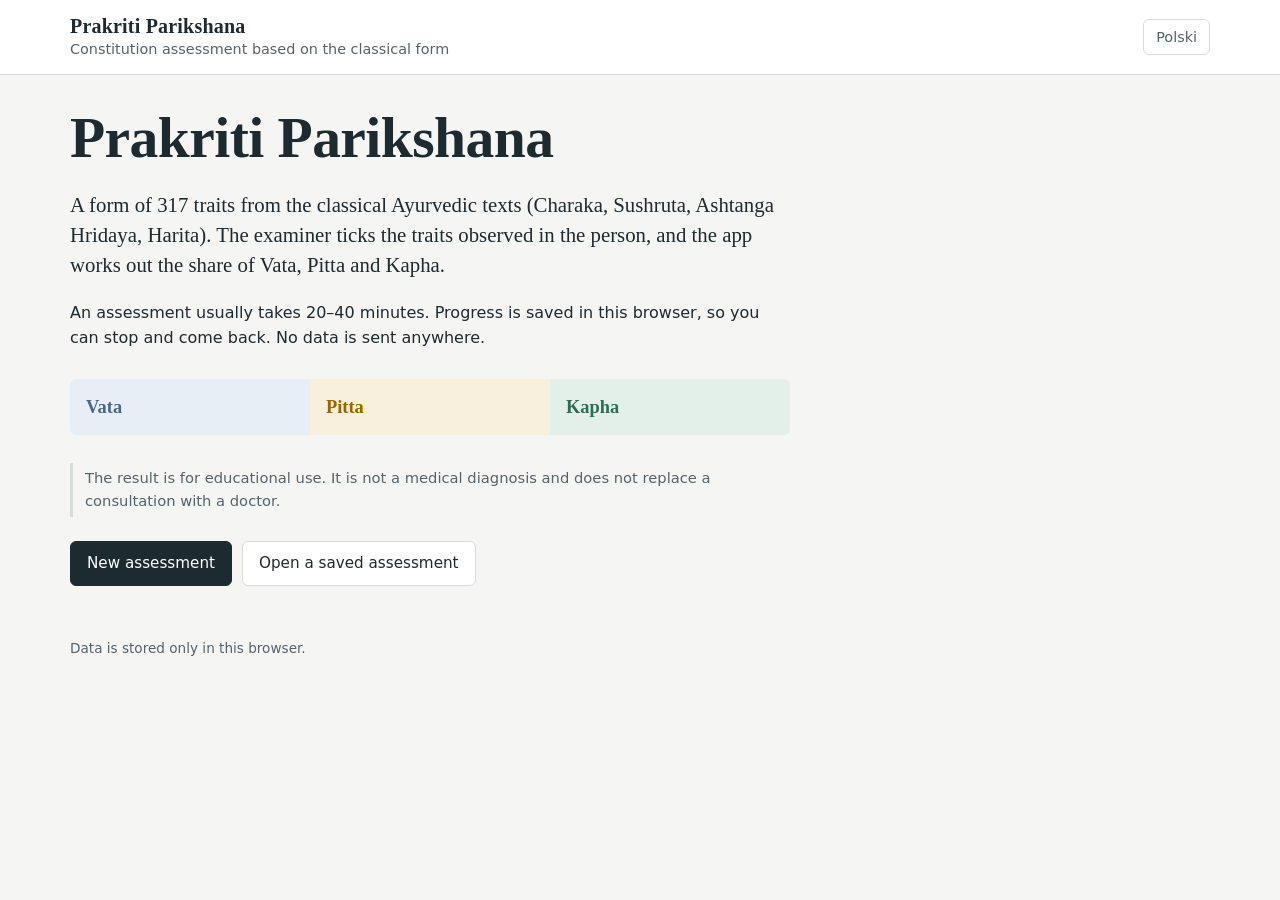
==== pp.html @ e9e5ca11 "Prakriti Parikshana – wersja 1.0" ====
<!doctype html>
<html lang="pl">
<head>
<meta charset="utf-8">
<meta name="viewport" content="width=device-width, initial-scale=1">
<meta name="description" content="Prakriti Parikshana – badanie konstytucji Vata, Pitta, Kapha według formularza klasycznego.">
<title>Prakriti Parikshana</title>
<link rel="stylesheet" href="pp/css/style.css">
</head>
<body>
<a class="skip" href="#app">Przejdź do treści</a>
<header class="top">
  <div class="top-in">
    <div class="brand">
      <h1 id="hdr-title">Prakriti Parikshana</h1>
      <p id="hdr-sub"></p>
    </div>
    <button id="lang" class="btn ghost small" type="button">English</button>
  </div>
</header>
<main id="app" tabindex="-1">
  <noscript><p class="screen">Ta aplikacja wymaga włączonej obsługi JavaScript. / This app needs JavaScript.</p></noscript>
</main>
<footer class="bottom"><p id="footer-text"></p></footer>
<div id="toast" role="status" aria-live="polite"></div>

<script src="pp/config.js"></script>
<script src="pp/data/cechy.js"></script>
<script src="pp/data/sekcje.js"></script>
<script src="pp/js/i18n.js"></script>
<script src="pp/js/scoring.js"></script>
<script src="pp/js/storage.js"></script>
<script src="pp/js/app.js"></script>
</body>
</html>
---- pp/css/style.css ----
/* Prakriti Parikshana
 * Palette: cool paper, slate ink; one hue per dosha, used only where it means that dosha.
 *   Vata  – slate blue (air, space)   Pitta – turmeric (fire)   Kapha – deep green (earth, water)
 */
:root {
  --paper: #f5f6f3;
  --card: #ffffff;
  --ink: #1d2a30;
  --muted: #56636a;
  --line: #d7dcd6;
  --vata: #47678a;
  --pitta: #9a6400;
  --kapha: #2c6e52;
  --vata-bg: #e8eef5;
  --pitta-bg: #f8efdc;
  --kapha-bg: #e3f0e9;
  --danger: #a3302a;
  --focus: #1f5fbf;
  --serif: "Iowan Old Style", "Palatino Linotype", "Book Antiqua", Palatino, Georgia, serif;
  --sans: system-ui, -apple-system, "Segoe UI", Roboto, "Helvetica Neue", Arial, sans-serif;
  --deva: "Noto Serif Devanagari", "Nirmala UI", "Kohinoor Devanagari", "Mangal", serif;
  --r: 6px;
}
@media (prefers-color-scheme: dark) {
  :root {
    --paper: #151b1e; --card: #1c2428; --ink: #e6ebec; --muted: #a2adb2; --line: #34404a;
    --vata: #8fb0d6; --pitta: #e0ad4a; --kapha: #7cc3a0;
    --vata-bg: #1f2b38; --pitta-bg: #33291a; --kapha-bg: #1b3027;
    --danger: #ef8a83; --focus: #8ab4ff;
  }
}

* { box-sizing: border-box; }
html { -webkit-text-size-adjust: 100%; }
body {
  margin: 0; background: var(--paper); color: var(--ink);
  font: 16px/1.55 var(--sans);
}
h1, h2, h3, h4 { font-family: var(--serif); font-weight: 600; line-height: 1.2; margin: 0 0 .5em; }
h2 { font-size: 1.75rem; }
h3 { font-size: 1.2rem; }
p { margin: 0 0 1em; }
[lang="sa"], .sa { font-family: var(--deva); }
:focus-visible { outline: 3px solid var(--focus); outline-offset: 2px; }
h1:focus, h2:focus { outline: none; }
.sr { position: absolute; width: 1px; height: 1px; overflow: hidden; clip: rect(0 0 0 0); }
.skip { position: absolute; left: -999px; top: 8px; background: var(--card); padding: 8px 12px; z-index: 10; }
.skip:focus { left: 8px; }

/* header / footer */
.top { border-bottom: 1px solid var(--line); background: var(--card); }
.top-in { max-width: 1180px; margin: 0 auto; padding: 14px 20px; display: flex; align-items: center; justify-content: space-between; gap: 16px; }
.brand h1 { font-size: 1.25rem; margin: 0; letter-spacing: .01em; }
.brand p { margin: 0; color: var(--muted); font-size: .9rem; }
.bottom { max-width: 1180px; margin: 0 auto; padding: 24px 20px 40px; color: var(--muted); font-size: .85rem; }
main { max-width: 1180px; margin: 0 auto; padding: 28px 20px; }

/* buttons */
.btn {
  font: inherit; font-size: .95rem; cursor: pointer; border-radius: var(--r);
  padding: 10px 16px; border: 1px solid var(--ink); background: var(--card); color: var(--ink);
  display: inline-flex; align-items: center; justify-content: center; gap: 6px; text-decoration: none; min-height: 44px;
}
.btn:hover { background: var(--paper); }
.btn.primary { background: var(--ink); color: var(--card); }
.btn.primary:hover { opacity: .9; }
.btn.ghost { border-color: var(--line); }
.btn.danger { color: var(--danger); border-color: var(--danger); }
.btn.small { padding: 6px 12px; min-height: 36px; font-size: .9rem; }
.btn.block { width: 100%; margin-top: 16px; }
.btn.file input { display: none; }
.actions { display: flex; flex-wrap: wrap; gap: 10px; margin-top: 24px; }
.actions.spread { justify-content: space-between; }

/* generic screens */
.screen { max-width: 720px; }
.narrow { max-width: 560px; }
.lead { font-family: var(--serif); font-size: 1.3rem; line-height: 1.45; }
.disclaimer { border-left: 3px solid var(--line); padding: 4px 0 4px 12px; color: var(--muted); font-size: .92rem; }
.small, .help { color: var(--muted); font-size: .85rem; }
.help { margin: 4px 0 0; }

.start-title { font-size: clamp(2.2rem, 6vw, 3.6rem); letter-spacing: -.01em; margin-bottom: .3em; }
.tri { display: flex; margin: 28px 0; border-radius: var(--r); overflow: hidden; }
.tri span { flex: 1; padding: 14px 16px; font-family: var(--serif); font-size: 1.15rem; font-weight: 600; }
.tri .v { background: var(--vata-bg); color: var(--vata); }
.tri .p { background: var(--pitta-bg); color: var(--pitta); }
.tri .k { background: var(--kapha-bg); color: var(--kapha); }

/* form fields */
.field { margin-bottom: 18px; }
.field label { display: block; font-weight: 600; margin-bottom: 6px; }
input, select, textarea {
  font: inherit; color: var(--ink); background: var(--card); width: 100%;
  border: 1px solid var(--line); border-radius: var(--r); padding: 10px 12px; min-height: 44px;
}
textarea { resize: vertical; }
[aria-invalid="true"] { border-color: var(--danger); }
.row { display: grid; grid-template-columns: 1fr 1fr; gap: 16px; }
.guide { padding-left: 1.3em; }
.guide li { margin-bottom: .6em; }

/* survey */
.survey { display: grid; grid-template-columns: 260px 1fr; gap: 32px; align-items: start; }
.side { position: sticky; top: 16px; max-height: calc(100vh - 32px); overflow: auto; padding-right: 4px; }
.mobile-nav { display: none; }
.nav { list-style: none; margin: 0; padding: 0; }
.nav-item {
  width: 100%; display: grid; grid-template-columns: 28px 1fr auto; align-items: center; gap: 6px;
  font: inherit; font-size: .9rem; text-align: left; color: var(--ink); background: none;
  border: 0; border-radius: var(--r); padding: 6px 8px; cursor: pointer;
}
.nav-item:hover { background: var(--card); }
.nav-item.current { background: var(--card); box-shadow: inset 3px 0 0 var(--ink); font-weight: 600; }
.nav-n { color: var(--muted); font-variant-numeric: tabular-nums; }
.nav-dots { display: flex; gap: 3px; }
.dot { width: 18px; height: 18px; border-radius: 50%; font-style: normal; font-size: .7rem; line-height: 18px; text-align: center;
       border: 1px solid var(--line); color: var(--card); font-weight: 600; }
.dot.on.v { background: var(--vata); border-color: var(--vata); }
.dot.on.p { background: var(--pitta); border-color: var(--pitta); }
.dot.on.k { background: var(--kapha); border-color: var(--kapha); }

.sec-h { margin-bottom: 20px; }
.sec-progress { color: var(--muted); font-size: .9rem; margin-bottom: .3em; }
.sec-h h2 { display: flex; flex-wrap: wrap; align-items: baseline; gap: .35em; }
.sec-n { color: var(--muted); font-weight: 400; }
.sec-h h2 .sa { font-size: 1.1rem; color: var(--muted); font-weight: 400; }
.pick-one { display: inline-block; font-size: .85rem; border: 1px solid var(--line); border-radius: 999px; padding: 2px 10px; color: var(--muted); }
.hint { background: var(--card); border: 1px solid var(--line); border-radius: var(--r); padding: 10px 14px; margin-top: 8px; }
.hint summary { cursor: pointer; font-weight: 600; }
.hint p { margin: 8px 0 2px; color: var(--muted); }

.cols { display: grid; grid-template-columns: repeat(3, 1fr); gap: 16px; }
.col { background: var(--card); border: 1px solid var(--line); border-radius: var(--r); border-top: 4px solid; min-width: 0; }
.col.v { border-top-color: var(--vata); } .col.p { border-top-color: var(--pitta); } .col.k { border-top-color: var(--kapha); }
.col-h { display: flex; justify-content: space-between; align-items: baseline; padding: 12px 14px 8px; margin: 0; font-size: 1.1rem; }
.col.v .col-h span { color: var(--vata); } .col.p .col-h span { color: var(--pitta); } .col.k .col-h span { color: var(--kapha); }
.col-h small { font-family: var(--sans); font-weight: 400; color: var(--muted); font-size: .85rem; font-variant-numeric: tabular-nums; }
.col ul { list-style: none; margin: 0; padding: 0 6px 8px; }
.col .empty { color: var(--muted); padding: 0 14px 12px; margin: 0; }
.trait label { display: grid; grid-template-columns: 22px 1fr; gap: 8px; padding: 8px; border-radius: var(--r); cursor: pointer; }
.trait label:hover { background: var(--paper); }
.trait input { width: 20px; height: 20px; min-height: 0; margin: 2px 0 0; padding: 0; accent-color: var(--ink); }
.col.v .trait input { accent-color: var(--vata); }
.col.p .trait input { accent-color: var(--pitta); }
.col.k .trait input { accent-color: var(--kapha); }
.trait.on label { background: var(--paper); }
.col.v .trait.on label { background: var(--vata-bg); }
.col.p .trait.on label { background: var(--pitta-bg); }
.col.k .trait.on label { background: var(--kapha-bg); }
.tx { display: flex; flex-direction: column; min-width: 0; }
.name { line-height: 1.35; }
.meta { display: flex; flex-wrap: wrap; gap: 2px 10px; font-size: .8rem; color: var(--muted); margin-top: 2px; }
.meta .sa { font-size: .9rem; }
.fnote { font-size: .78rem; color: var(--muted); font-style: italic; margin-top: 2px; }
.sens { font-size: .72rem; color: var(--muted); border: 1px solid var(--line); border-radius: 999px; padding: 0 6px; text-decoration: none; white-space: nowrap; cursor: help; }
.note { margin-top: 20px; }

/* report */
.report { max-width: 860px; }
.report section { margin-top: 32px; }
.rep-kicker { color: var(--muted); margin-bottom: .2em; }
.rep-type { font-size: clamp(2.4rem, 7vw, 4rem); letter-spacing: -.015em; margin-bottom: .2em; }
.rep-desc { font-size: 1.05rem; max-width: 62ch; }
.meta-list { display: flex; flex-wrap: wrap; gap: 6px 24px; margin: 12px 0 0; font-size: .9rem; }
.meta-list div { display: flex; gap: 6px; }
.meta-list dt { color: var(--muted); }
.meta-list dd { margin: 0; }
.bar { display: flex; min-height: 72px; border-radius: var(--r); overflow: hidden; }
.seg { display: flex; flex-direction: column; justify-content: center; padding: 8px 12px; min-width: 0; overflow: hidden; white-space: nowrap; }
.seg.v { background: var(--vata); } .seg.p { background: var(--pitta); } .seg.k { background: var(--kapha); }
.seg { color: #fff; }
@media (prefers-color-scheme: dark) { .seg { color: #10171a; } }
.seg-l { font-size: .85rem; }
.seg-v { font-family: var(--serif); font-size: 1.4rem; font-weight: 600; font-variant-numeric: tabular-nums; }
table { border-collapse: collapse; width: 100%; font-variant-numeric: tabular-nums; }
th, td { text-align: left; padding: 8px 10px; border-bottom: 1px solid var(--line); }
thead th { font-size: .85rem; color: var(--muted); font-weight: 600; }
.sum td, .sum thead th:not(:first-child) { text-align: right; }
.sum th[scope="row"] { display: flex; align-items: center; gap: 8px; }
.sw { width: 12px; height: 12px; border-radius: 2px; display: inline-block; }
tr.v .sw { background: var(--vata); } tr.p .sw { background: var(--pitta); } tr.k .sw { background: var(--kapha); }
.bysec td { text-align: right; width: 70px; }
.bysec th.v, .bysec td.v { color: var(--vata); }
.bysec th.p, .bysec td.p { color: var(--pitta); }
.bysec th.k, .bysec td.k { color: var(--kapha); }
.bysec thead th:not(:first-child) { text-align: right; }
.bysec td.zero { color: var(--line); }
.bysec tbody th { font-weight: 400; }
.cls { display: grid; grid-template-columns: repeat(3, 1fr); gap: 20px; }
.cl h4 { font-size: 1.05rem; }
.cl.v h4 { color: var(--vata); } .cl.p h4 { color: var(--pitta); } .cl.k h4 { color: var(--kapha); }
.cl ul { margin: 0; padding-left: 1.1em; font-size: .9rem; }
.cl li { margin-bottom: 4px; }
.cl .sa { color: var(--muted); }
.cl .src { color: var(--muted); font-size: .78rem; }
.notes { padding-left: 1.1em; }
.rep-f { margin-top: 36px; border-top: 1px solid var(--line); padding-top: 16px; }
.print-only { display: none; }

/* toast */
#toast { position: fixed; left: 50%; bottom: 24px; transform: translateX(-50%) translateY(20px); opacity: 0;
  background: var(--ink); color: var(--card); padding: 10px 16px; border-radius: var(--r); transition: .2s; pointer-events: none; }
#toast.show { opacity: 1; transform: translateX(-50%); }

/* responsive */
@media (max-width: 960px) {
  .survey { grid-template-columns: 1fr; gap: 16px; }
  .side { position: static; max-height: none; overflow: visible; }
  .nav, .side .btn.block { display: none; }
  .mobile-nav { display: block; }
  .cols, .cls { grid-template-columns: 1fr; }
}
@media (max-width: 520px) {
  main { padding: 20px 16px; }
  .top-in { padding: 12px 16px; }
  .row { grid-template-columns: 1fr; gap: 0; }
  .actions .btn { flex: 1 1 auto; }
  .bar { flex-direction: column; }
  .seg { flex-basis: auto !important; flex-direction: row; justify-content: space-between; }
}
@media (prefers-reduced-motion: reduce) { #toast { transition: none; } }

/* print: only the report */
@media print {
  @page { size: A4; margin: 14mm; }
  :root { --paper: #fff; --card: #fff; --ink: #000; --muted: #444; --line: #bbb; }
  body { background: #fff; font-size: 10.5pt; }
  .top, .bottom, .no-print, #toast, .skip, .help, textarea, .field label[for="gen-note"] { display: none !important; }
  main { padding: 0; max-width: none; }
  .report section { margin-top: 14px; }
  .rep-type { font-size: 28pt; }
  .bar { min-height: 0; -webkit-print-color-adjust: exact; print-color-adjust: exact; }
  .seg { color: #fff !important; padding: 4px 8px; }
  .seg-v { font-size: 13pt; }
  .print-only { display: block; }
  .cls { grid-template-columns: repeat(3, 1fr); }
  th, td { padding: 2px 6px; }
  .bysec, .cl ul, .small { font-size: 8.5pt; }
  .cl li { margin-bottom: 1px; }
  .sw { -webkit-print-color-adjust: exact; print-color-adjust: exact; }
}
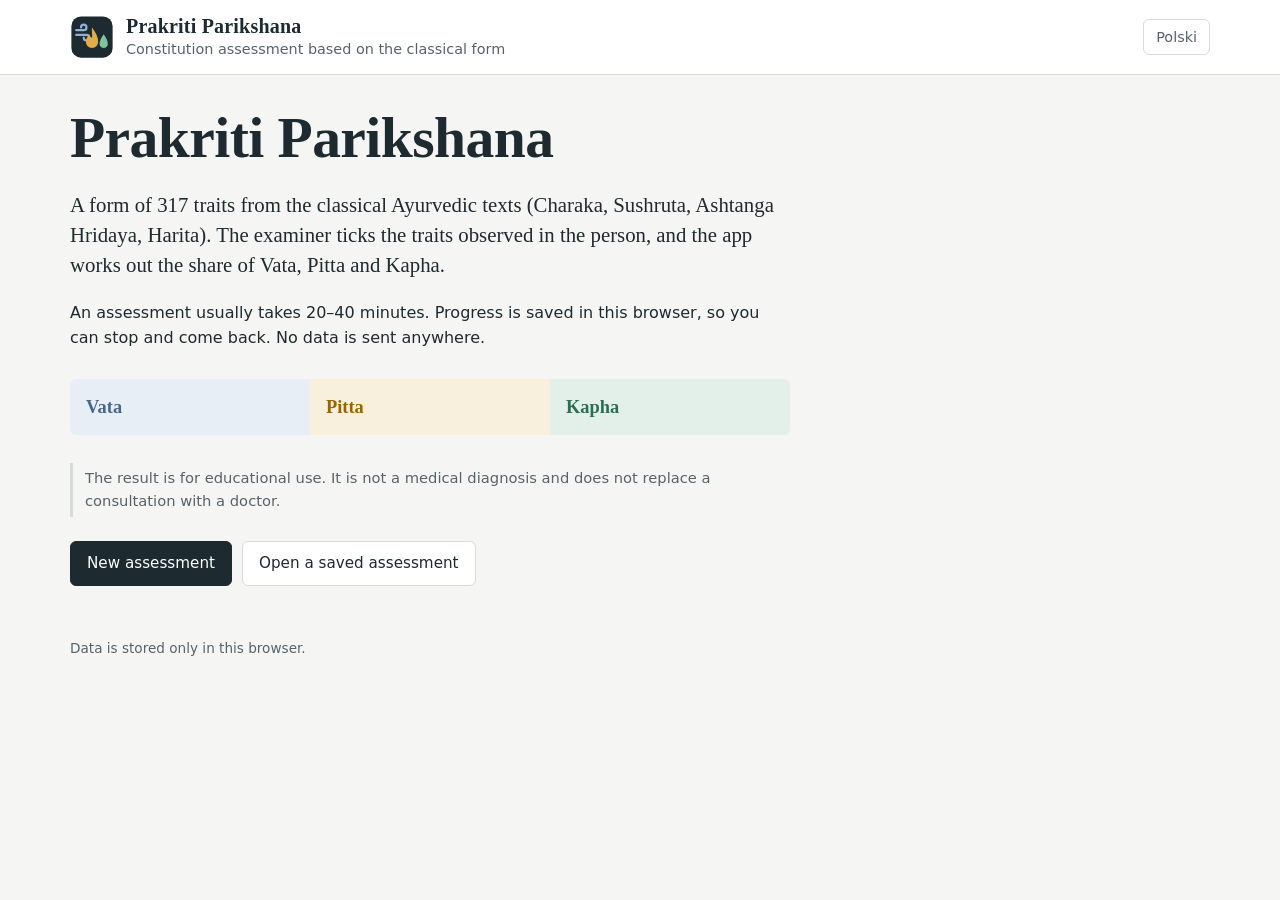
==== commit 40f1c129: "Aktualizacja aplikacji z 2026-10-16 10:22:38" ====
--- a/pp.html
+++ b/pp.html
@@ -5,6 +5,10 @@
 <meta name="viewport" content="width=device-width, initial-scale=1">
 <meta name="description" content="Prakriti Parikshana – badanie konstytucji Vata, Pitta, Kapha według formularza klasycznego.">
 <title>Prakriti Parikshana</title>
+<link rel="icon" href="pp/img/favicon.ico" sizes="16x16 32x32 48x48">
+<link rel="icon" href="pp/img/logo.svg" type="image/svg+xml">
+<link rel="apple-touch-icon" href="pp/img/apple-touch-icon.png">
+<meta name="theme-color" content="#1d2a30">
 <link rel="stylesheet" href="pp/css/style.css">
 </head>
 <body>
@@ -12,8 +16,11 @@
 <header class="top">
   <div class="top-in">
     <div class="brand">
-      <h1 id="hdr-title">Prakriti Parikshana</h1>
-      <p id="hdr-sub"></p>
+      <img class="logo" src="pp/img/logo.svg" width="44" height="44" alt="">
+      <div>
+        <h1 id="hdr-title">Prakriti Parikshana</h1>
+        <p id="hdr-sub"></p>
+      </div>
     </div>
     <button id="lang" class="btn ghost small" type="button">English</button>
   </div>
@@ -27,6 +34,7 @@
 <script src="pp/config.js"></script>
 <script src="pp/data/cechy.js"></script>
 <script src="pp/data/sekcje.js"></script>
+<script src="pp/data/zalecenia.js"></script>
 <script src="pp/js/i18n.js"></script>
 <script src="pp/js/scoring.js"></script>
 <script src="pp/js/storage.js"></script>
--- a/pp/css/style.css
+++ b/pp/css/style.css
@@ -161,7 +161,7 @@
 .report section { margin-top: 32px; }
 .rep-kicker { color: var(--muted); margin-bottom: .2em; }
 .rep-type { font-size: clamp(2.4rem, 7vw, 4rem); letter-spacing: -.015em; margin-bottom: .2em; }
-.rep-desc { font-size: 1.05rem; max-width: 62ch; }
+.rep-desc { font-size: 1.05rem; }
 .meta-list { display: flex; flex-wrap: wrap; gap: 6px 24px; margin: 12px 0 0; font-size: .9rem; }
 .meta-list div { display: flex; gap: 6px; }
 .meta-list dt { color: var(--muted); }
@@ -240,3 +240,44 @@
   .cl li { margin-bottom: 1px; }
   .sw { -webkit-print-color-adjust: exact; print-color-adjust: exact; }
 }
+
+/* recommendations */
+.recs .rec { background: var(--card); border: 1px solid var(--line); border-left: 4px solid var(--line); border-radius: var(--r); padding: 14px 18px; margin-bottom: 14px; }
+.rec.v { border-left-color: var(--vata); } .rec.p { border-left-color: var(--pitta); } .rec.k { border-left-color: var(--kapha); }
+.rec h4 { font-size: 1.05rem; margin-bottom: .3em; }
+.rec.v h4 { color: var(--vata); } .rec.p h4 { color: var(--pitta); } .rec.k h4 { color: var(--kapha); }
+.rec-intro { color: var(--muted); font-size: .92rem; margin-bottom: .6em; }
+.rec ul { list-style: none; margin: 0; padding: 0; }
+.rec li { display: flex; justify-content: space-between; gap: 16px; padding: 6px 0; border-top: 1px solid var(--line); }
+.rec li:first-child { border-top: 0; }
+.rec .src, .rec-season .src { color: var(--muted); font-size: .8rem; white-space: nowrap; font-variant-numeric: tabular-nums; }
+.rec dl { margin: 0 0 6px; display: grid; grid-template-columns: max-content 1fr; gap: 4px 16px; }
+.rec dt { color: var(--muted); }
+.rec dd { margin: 0; }
+.rec.sama p { margin: 0; }
+.rec-season { border-left: 3px solid var(--ink); padding: 4px 0 4px 12px; }
+@media (max-width: 520px) { .rec li { flex-direction: column; gap: 0; } .rec dl { grid-template-columns: 1fr; } }
+@media print { .recs .rec { padding: 6px 10px; margin-bottom: 6px; break-inside: avoid; } .rec li { padding: 1px 0; font-size: 9pt; } }
+
+/* compatibility marks, uncertainty */
+.rec-t { display: flex; flex-direction: column; }
+.fx { font-size: .8rem; margin-top: 2px; }
+.fx-ok { color: var(--kapha); }
+.fx-warn { color: var(--pitta); }
+.fx-bad { color: var(--danger); font-weight: 600; }
+.fx-legend { color: var(--muted); font-size: .85rem; }
+.uncertain { margin: 14px 0 0; padding: 10px 14px; border: 1px solid var(--pitta); background: var(--pitta-bg); border-radius: var(--r); }
+@media print { .uncertain { -webkit-print-color-adjust: exact; print-color-adjust: exact; } .fx { font-size: 8pt; } }
+/* Windows print drivers drop the "tt"/"fi" ligature glyphs of some serif fonts */
+body, h1, h2, h3, h4 { font-variant-ligatures: no-common-ligatures; font-feature-settings: "liga" 0, "clig" 0; }
+.rec.dual h5 { font-size: .95rem; margin: 10px 0 4px; font-family: var(--sans); }
+.dual-list { list-style: none; margin: 0; padding: 0; }
+.rec .dual-list li { display: block; border-top: 0; padding: 3px 0 3px 26px; position: relative; }
+.dual-list li::before { position: absolute; left: 4px; font-weight: 700; }
+.dual-list.good li::before { content: "✓"; color: var(--kapha); }
+.dual-list.avoid li::before { content: "✗"; color: var(--danger); }
+
+/* logo */
+.brand { display: flex; align-items: center; gap: 12px; }
+.brand .logo { width: 44px; height: 44px; flex: none; display: block; }
+@media (max-width: 520px) { .brand .logo { width: 36px; height: 36px; } }
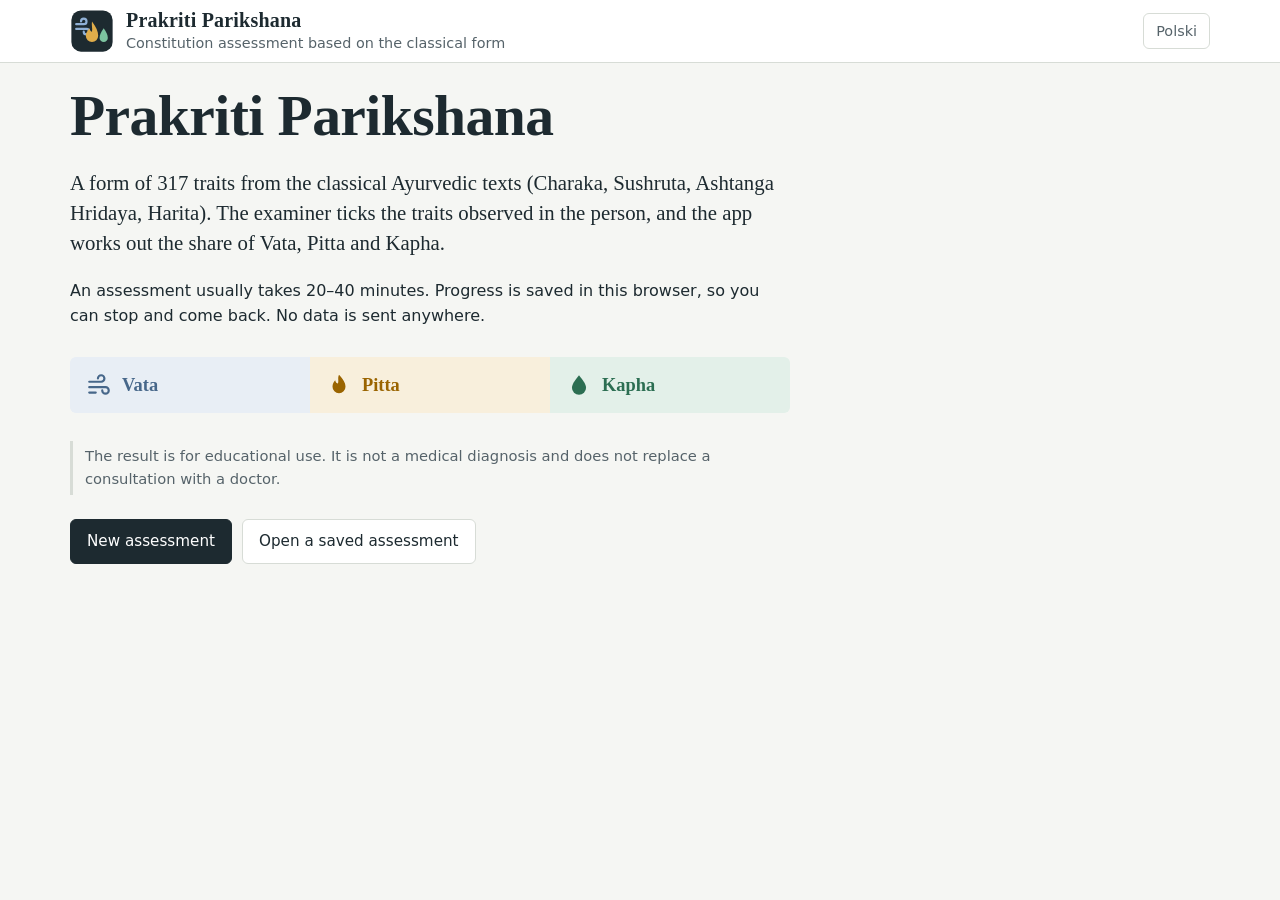
==== commit 76b84a80: "Aktualizacja aplikacji z 2026-10-16 12:30:39" ====
--- a/pp.html
+++ b/pp.html
@@ -28,7 +28,6 @@
 <main id="app" tabindex="-1">
   <noscript><p class="screen">Ta aplikacja wymaga włączonej obsługi JavaScript. / This app needs JavaScript.</p></noscript>
 </main>
-<footer class="bottom"><p id="footer-text"></p></footer>
 <div id="toast" role="status" aria-live="polite"></div>
 
 <script src="pp/config.js"></script>
@@ -36,7 +35,9 @@
 <script src="pp/data/sekcje.js"></script>
 <script src="pp/data/zalecenia.js"></script>
 <script src="pp/js/i18n.js"></script>
+<script src="pp/js/icons.js"></script>
 <script src="pp/js/scoring.js"></script>
+<script src="pp/js/season.js"></script>
 <script src="pp/js/storage.js"></script>
 <script src="pp/js/app.js"></script>
 </body>
--- a/pp/css/style.css
+++ b/pp/css/style.css
@@ -101,7 +101,7 @@
 .guide li { margin-bottom: .6em; }
 
 /* survey */
-.survey { display: grid; grid-template-columns: 260px 1fr; gap: 32px; align-items: start; }
+.survey { display: grid; grid-template-columns: 300px 1fr; gap: 32px; align-items: start; }
 .side { position: sticky; top: 16px; max-height: calc(100vh - 32px); overflow: auto; padding-right: 4px; }
 .mobile-nav { display: none; }
 .nav { list-style: none; margin: 0; padding: 0; }
@@ -166,13 +166,20 @@
 .meta-list div { display: flex; gap: 6px; }
 .meta-list dt { color: var(--muted); }
 .meta-list dd { margin: 0; }
-.bar { display: flex; min-height: 72px; border-radius: var(--r); overflow: hidden; }
-.seg { display: flex; flex-direction: column; justify-content: center; padding: 8px 12px; min-width: 0; overflow: hidden; white-space: nowrap; }
+.bar { display: flex; height: 22px; border-radius: var(--r); overflow: hidden; background: var(--line); }
+.seg { min-width: 0; }
 .seg.v { background: var(--vata); } .seg.p { background: var(--pitta); } .seg.k { background: var(--kapha); }
-.seg { color: #fff; }
-@media (prefers-color-scheme: dark) { .seg { color: #10171a; } }
-.seg-l { font-size: .85rem; }
-.seg-v { font-family: var(--serif); font-size: 1.4rem; font-weight: 600; font-variant-numeric: tabular-nums; }
+.legend { display: grid; grid-template-columns: repeat(3, 1fr); gap: 8px; margin-top: 10px; }
+.leg { display: flex; align-items: center; gap: 8px; padding: 10px 14px; border-radius: var(--r); font-family: var(--serif); font-weight: 600; }
+.leg.v { background: var(--vata-bg); color: var(--vata); }
+.leg.p { background: var(--pitta-bg); color: var(--pitta); }
+.leg.k { background: var(--kapha-bg); color: var(--kapha); }
+.leg-l { font-size: 1.05rem; }
+.leg-v { margin-left: auto; font-size: 1.4rem; font-variant-numeric: tabular-nums; }
+.rep-type { display: flex; align-items: center; flex-wrap: wrap; gap: 0 .3em; }
+.rep-icons { display: inline-flex; gap: .08em; }
+.rep-icons svg { width: .78em; height: .78em; display: block; }
+.rep-icons .v { color: var(--vata); } .rep-icons .p { color: var(--pitta); } .rep-icons .k { color: var(--kapha); }
 table { border-collapse: collapse; width: 100%; font-variant-numeric: tabular-nums; }
 th, td { text-align: left; padding: 8px 10px; border-bottom: 1px solid var(--line); }
 thead th { font-size: .85rem; color: var(--muted); font-weight: 600; }
@@ -216,8 +223,7 @@
   .top-in { padding: 12px 16px; }
   .row { grid-template-columns: 1fr; gap: 0; }
   .actions .btn { flex: 1 1 auto; }
-  .bar { flex-direction: column; }
-  .seg { flex-basis: auto !important; flex-direction: row; justify-content: space-between; }
+  .legend { grid-template-columns: 1fr; }
 }
 @media (prefers-reduced-motion: reduce) { #toast { transition: none; } }
 
@@ -230,9 +236,11 @@
   main { padding: 0; max-width: none; }
   .report section { margin-top: 14px; }
   .rep-type { font-size: 28pt; }
-  .bar { min-height: 0; -webkit-print-color-adjust: exact; print-color-adjust: exact; }
-  .seg { color: #fff !important; padding: 4px 8px; }
-  .seg-v { font-size: 13pt; }
+  .bar, .leg, .rep-icons { -webkit-print-color-adjust: exact; print-color-adjust: exact; }
+  .bar { height: 12px; }
+  .legend { grid-template-columns: repeat(3, 1fr); margin-top: 6px; }
+  .leg { padding: 4px 8px; }
+  .leg-v { font-size: 13pt; }
   .print-only { display: block; }
   .cls { grid-template-columns: repeat(3, 1fr); }
   th, td { padding: 2px 6px; }
@@ -281,3 +289,75 @@
 .brand { display: flex; align-items: center; gap: 12px; }
 .brand .logo { width: 44px; height: 44px; flex: none; display: block; }
 @media (max-width: 520px) { .brand .logo { width: 36px; height: 36px; } }
+
+/* section icons */
+.ico { flex: none; display: block; }
+.nav-name { display: flex; align-items: center; gap: 8px; min-width: 0; }
+.nav-item .ico { color: var(--muted); }
+.nav-item.current .ico { color: var(--ink); }
+.sec-h h2 { align-items: center; gap: .4em; }
+.sec-h h2 .ico { color: var(--ink); }
+.sec-skt { display: inline-flex; align-items: baseline; gap: .4em; font-size: 1.05rem; color: var(--muted); font-weight: 400; font-family: var(--sans); }
+.sec-skt i { font-family: var(--serif); }
+.sec-skt .sa { font-size: 1.05rem; }
+@media (max-width: 520px) { .sec-h h2 .ico { width: 24px; height: 24px; } .sec-skt { flex-basis: 100%; } }
+
+/* compact layout: whole section list visible without scrolling on a standard screen */
+.top-in { padding-top: 8px; padding-bottom: 8px; }
+main { padding-top: 18px; }
+.survey { grid-template-columns: 330px 1fr; }
+.side { top: 8px; max-height: calc(100vh - 16px); }
+.nav-item { padding: 3px 8px; font-size: .88rem; line-height: 1.25; }
+.nav-item .ico { width: 16px; height: 16px; }
+.dot { width: 16px; height: 16px; line-height: 16px; font-size: .65rem; }
+.side .btn.block { margin-top: 10px; min-height: 40px; padding: 8px 14px; }
+@media (max-width: 960px) { .survey { grid-template-columns: 1fr; } }
+/* tuned: column just wide enough for the longest name (EN), a little more air between rows */
+.survey { grid-template-columns: 312px 1fr; }
+.nav-item { padding: 5px 8px; }
+
+/* field labels: Sanskrit term + info tooltip */
+.lbl-row { display: flex; align-items: center; gap: 8px; margin-bottom: 6px; }
+.lbl-row label { margin: 0; }
+.lbl-skt { font-family: var(--serif); font-weight: 400; color: var(--muted); }
+.info { position: relative; display: inline-flex; }
+.info-btn { width: 20px; height: 20px; min-height: 0; padding: 0; border-radius: 50%; border: 1px solid var(--muted);
+  background: var(--card); color: var(--muted); font: italic 600 12px/1 var(--serif); cursor: help; }
+.info-btn:hover, .info-btn:focus-visible { border-color: var(--ink); color: var(--ink); }
+.info-tip { position: absolute; left: 50%; top: calc(100% + 8px); transform: translateX(-50%); z-index: 20; width: min(380px, 86vw);
+  background: var(--ink); color: var(--card); border-radius: var(--r); padding: 12px 14px; font-size: .85rem; line-height: 1.45;
+  box-shadow: 0 6px 20px rgba(0,0,0,.18); visibility: hidden; opacity: 0; transition: opacity .12s; }
+.info:hover .info-tip, .info:focus-within .info-tip { visibility: visible; opacity: 1; }
+.info-tip strong { display: block; margin-bottom: 6px; }
+.info-tip p { margin: 8px 0 0; }
+.info-tip table { width: auto; border-collapse: collapse; font-variant-numeric: tabular-nums; }
+.info-tip th, .info-tip td { border: 0; padding: 2px 12px 2px 0; text-align: left; color: inherit; font-size: .85rem; }
+.info-tip th { font-family: var(--serif); font-style: italic; font-weight: 600; }
+@media (max-width: 520px) { .info-tip { left: auto; right: -8px; transform: none; } }
+@media (prefers-reduced-motion: reduce) { .info-tip { transition: none; } }
+.stage-note { margin: 10px 0 0; padding: 10px 14px; border: 1px solid var(--line); background: var(--card); border-radius: var(--r); }
+.stage-note .src { color: var(--muted); font-size: .8rem; }
+@media print { .stage-note { padding: 4px 8px; } }
+/* tooltip opens to the right of the (i) so it never leaves the screen on the left */
+.info-tip { left: -10px; transform: none; }
+@media (max-width: 520px) { .info-tip { left: auto; right: -8px; } }
+
+/* dosha symbols */
+.dico { flex: none; display: inline-block; vertical-align: -0.2em; }
+.tri span { display: flex; align-items: center; gap: 10px; }
+.col-h > span { display: inline-flex; align-items: center; gap: 7px; }
+.rec h4 { display: flex; align-items: center; gap: 8px; }
+.sum th[scope="row"] .dico { margin-right: 2px; }
+tr.v .dico { color: var(--vata); } tr.p .dico { color: var(--pitta); } tr.k .dico { color: var(--kapha); }
+.info-tip { width: min(460px, 88vw); }
+@media print { .dico { -webkit-print-color-adjust: exact; print-color-adjust: exact; } }
+
+/* icons in the section table, ticked-trait lists and the pradhāna line */
+.bysec tbody th .ico { vertical-align: -3px; margin-right: 6px; color: var(--muted); }
+.bs-n { display: inline-block; min-width: 1.8em; }
+.bysec thead th .dico { vertical-align: -2px; margin-right: 5px; }
+.cl h4 { display: flex; align-items: center; gap: 6px; }
+.prad .dico { vertical-align: -3px; margin-right: 3px; }
+.prad.v .dico { color: var(--vata); } .prad.p .dico { color: var(--pitta); } .prad.k .dico { color: var(--kapha); }
+.bysec th .ico, .bysec th .dico, .prad .dico { display: inline-block; }
+.bysec th { white-space: nowrap; }
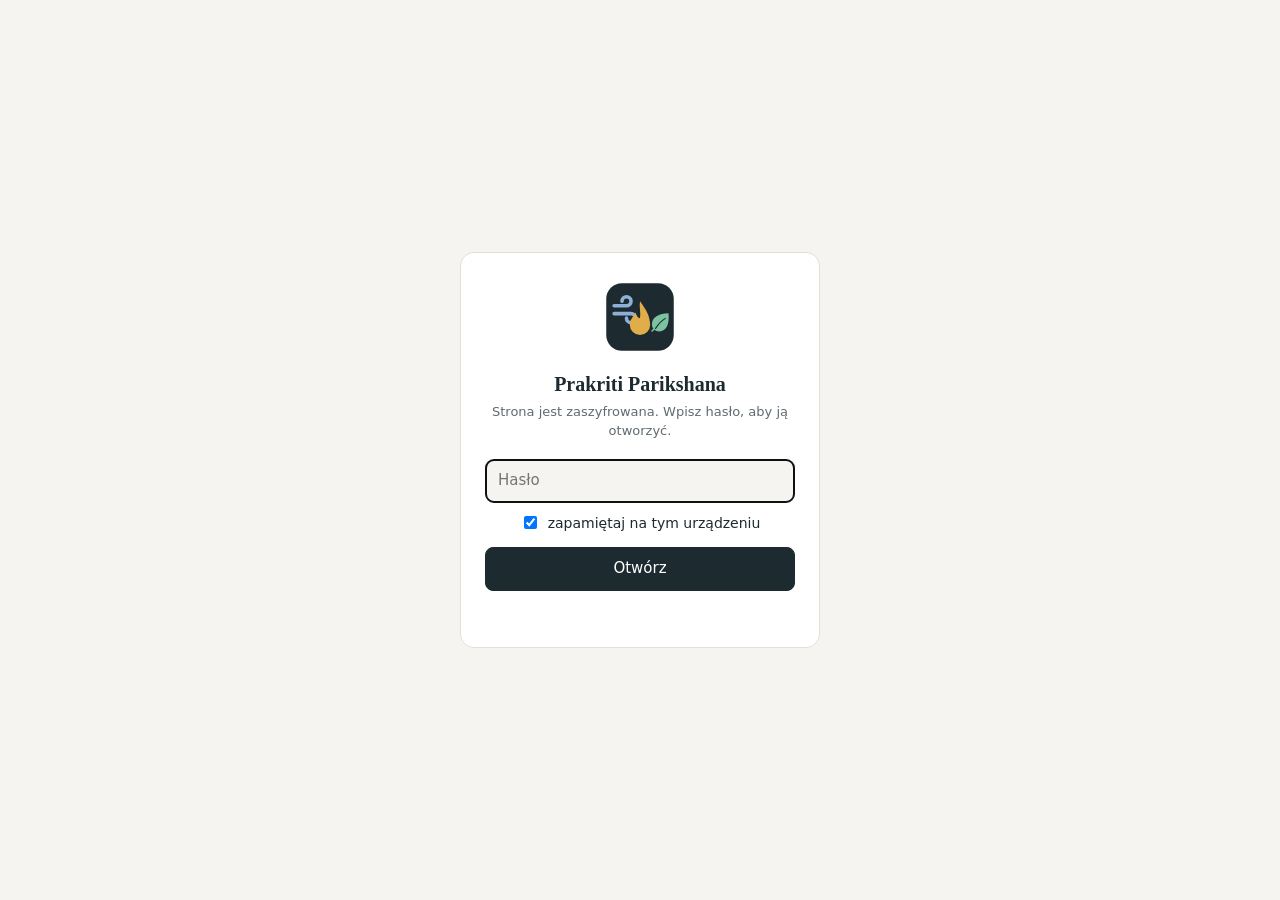
==== commit efa9f67b: "Aktualizacja aplikacji 2026-10-22 12:30" ====
--- a/pp.html
+++ b/pp.html
@@ -3,42 +3,109 @@
 <head>
 <meta charset="utf-8">
 <meta name="viewport" content="width=device-width, initial-scale=1">
-<meta name="description" content="Prakriti Parikshana – badanie konstytucji Vata, Pitta, Kapha według formularza klasycznego.">
 <title>Prakriti Parikshana</title>
-<link rel="icon" href="pp/img/favicon.ico" sizes="16x16 32x32 48x48">
-<link rel="icon" href="pp/img/logo.svg" type="image/svg+xml">
-<link rel="apple-touch-icon" href="pp/img/apple-touch-icon.png">
+<link rel="icon" href="favicon.ico" sizes="16x16 32x32 48x48">
+<link rel="icon" href="logo.svg" type="image/svg+xml">
+<link rel="apple-touch-icon" href="apple-touch-icon.png">
 <meta name="theme-color" content="#1d2a30">
-<link rel="stylesheet" href="pp/css/style.css">
+<meta name="robots" content="noindex, nofollow">
+<style>
+  :root { --bg: #f5f4f0; --panel: #ffffff; --ink: #1d2a30; --muted: #5f6b70; --line: #e2e0d8;
+          --accent: #1d2a30; --accent-ink: #ffffff; --bad: #a3372b; }
+  @media (prefers-color-scheme: dark) {
+    :root { --bg: #14191b; --panel: #1c2326; --ink: #e8e6e1; --muted: #9aa3a7; --line: #2e383c;
+            --accent: #e8e6e1; --accent-ink: #14191b; --bad: #e58a7c; }
+  }
+  * { box-sizing: border-box; }
+  body { margin: 0; min-height: 100vh; display: flex; align-items: center; justify-content: center; padding: 16px;
+         background: var(--bg); color: var(--ink); font: 15px/1.45 "Segoe UI", system-ui, -apple-system, sans-serif; }
+  form { width: 100%; max-width: 360px; background: var(--panel); border: 1px solid var(--line);
+         border-radius: 14px; padding: 28px 24px; text-align: center; }
+  img { width: 72px; height: 72px; margin-bottom: 10px; }
+  h1 { margin: 0 0 4px; font-size: 20px; font-weight: 600; font-family: Georgia, "Times New Roman", serif; }
+  p { margin: 0 0 18px; color: var(--muted); font-size: 13px; }
+  input[type=password] { width: 100%; padding: 10px 12px; font: inherit; color: var(--ink); background: var(--bg);
+         border: 1px solid var(--line); border-radius: 8px; margin-bottom: 10px; }
+  label { display: flex; gap: 8px; align-items: center; justify-content: center; font-size: 14px; padding-bottom: 14px; }
+  button { width: 100%; padding: 10px; font: inherit; color: var(--accent-ink); background: var(--accent);
+           border: 1px solid var(--accent); border-radius: 8px; cursor: pointer; }
+  button:disabled { opacity: 0.6; cursor: default; }
+  .err { color: var(--bad); font-size: 13px; min-height: 18px; margin-top: 10px; }
+  form[hidden] { display: none; }
+</style>
 </head>
 <body>
-<a class="skip" href="#app">Przejdź do treści</a>
-<header class="top">
-  <div class="top-in">
-    <div class="brand">
-      <img class="logo" src="pp/img/logo.svg" width="44" height="44" alt="">
-      <div>
-        <h1 id="hdr-title">Prakriti Parikshana</h1>
-        <p id="hdr-sub"></p>
-      </div>
-    </div>
-    <button id="lang" class="btn ghost small" type="button">English</button>
-  </div>
-</header>
-<main id="app" tabindex="-1">
-  <noscript><p class="screen">Ta aplikacja wymaga włączonej obsługi JavaScript. / This app needs JavaScript.</p></noscript>
-</main>
-<div id="toast" role="status" aria-live="polite"></div>
+<form id="f" autocomplete="on" hidden>
+  <img src="logo.svg" alt="">
+  <h1>Prakriti Parikshana</h1>
+  <p>Strona jest zaszyfrowana. Wpisz hasło, aby ją otworzyć.</p>
+  <input type="text" name="username" value="ajurweda" autocomplete="username" hidden>
+  <input type="password" id="haslo" autocomplete="current-password" placeholder="Hasło" required>
+  <label><input type="checkbox" id="pamietaj" checked> zapamiętaj na tym urządzeniu</label>
+  <button type="submit" id="btn">Otwórz</button>
+  <div class="err" id="err"></div>
+</form>
+<script>
+(() => {   // własny zakres – odszyfrowana aplikacja ma swoje zmienne
+const ENC = {"v": 1, "iter": 600000, "salt": "vbM3OmFzU7c7wCgs2khxCQ==", "iv": "VivxfN0kOvV17c9j", "data": "ikK/gdpmkw5SY/A5u+RZJedAaALaq74S09XjcpfG5Ozw1nDFRS1Ok1Fbl2YCUgQ0G7PgJc+naLzdL1ORaFz5/PobkLtMr6eTrDF4lc62vBks8qO3aLp5A57ytCAZe5LULrNYoDTwHJFESIdoJaLiIBIusmzWVtJNI37dUoEWVdTSs2rtgA4YJ3a1T/FR3FybnO3IzIUXlgPF8P8E+mhaD06kdvEoV7kJtqQ6Zv10Q7vHJeNEB6dZW9+pSAbaKHHzphzySQAs2CaO6o2HP+b/K0nYL+WJsEzSxwcxzGafKmWvkqv2XfuBvSk8RcWxZ9bIUTah8gczl/RHHbltb+pVMBqhD/v2iSzXMBBkhfRL9IQ6AwB4b5tKKU5cbcFvKkl4oq0Nz/+LJ0xOGeh4qLzYbZBHYoAxcezhk+dz+AgSG1ahVNm7qTA97N/QS/HjrxQmil1Z108E6UZ4zyb/96mzKXr6wHp0sb2WPbFiaVN2r6AluS7KCZFqNr5TEs2RwE9Dqh1/[base64]/mhUn57DGGDxYDYYi6WEJiHbLIiGc/NwCDrIINgpxD6yTBP5PREZEeisuOAIUWcgdZGZhF+iLtbtOlcA9YpQFENWcNTYXDNyC4XY86PYPJf1LfzT5OVW6WXQnukhJpH6DBBkBDbA24PKnmOLZDi6cnd510+loD5wsTLDif2BMIbZ992oKc9EV4wAcXjiYElztuUIulFzWKXbCHCcuFUC/Max6UrjBYE1gCSIGiRUaKFYUj3o7+i8oK+uYADQCLfqAlVFRt9O8HPqX2Zxa5dukveJgrdCZyCEvpWln+tS2vmtFDS5iMddJuFWEIxux1Polc1jPW2tp1jyEUfyiyjmVG4aZphFCVs18/0xid4Skd7YMz/s5piP5LvNhFngDpXc6uxFAITIBj9tgPpoNdr/Sa6laofjnjnIZdEFVT0ye4gDf1I9M4n8X07BOgXCR3dqggFG0ImOemt0rRK3I2HqvqkLmtGZRL2H3b2Y7IO0r5/pvuj0E8fALQkEY6y+cMRaPLf2B72aqA7W1TJWFPSvUq1Z4KnvQZpQGEXJHoMPtreCFelQNneHf4k7cV12+3leM1pZEmbkjRYciFrYnDnE6hYIXdVsLIud3IXPk3L0jHn31JaaMdXFEpJkXyUs8woOfUgx48lXkyMSPDdP7XO1gM/ERfYGOazMbU7GW8nrXJy3lo0z39/9axB7GcYLaiuLQtGjU2JMzeJIyXF/8Qidno6HeTsUHhHQquOotwupx0aTyneRq2hP1D+WNEvzq3267Lobhn8sMgrbG0sMbQNpmW8p2K8qZQAF5s6jEPoVZOuj0v68hTFx5BMqP+FU0LASilqqUmPEo8S7yfz4uUX/472xyGklIoka5xTWUKk27LnMtaxhavkrpNCKfQh4x/25DTfRP+IqZjP4IQI/Dq8WNt945VbNB1iTeiBrkLNpA/KyHD5aoeO7SezQgKvilp1ypRg5Vkstp60WWkwdzxMwK4VFsY/wxbch5LSNxf0734n0QB0H4CoLLIsglB4FUbVDimnCCkMHOkSjnms+F8SmMbE3/onIKMlNzcrfBt4BZ/zFeY4QqQ0Gsa4sDmSeLZotRvO3Ezb31VnNoRVnZb3faUhWb3FrfjAmIB7aP1LWGoFAv/Cw9/x0d5jQukJsdYWhTAV2bX45KbjPYIekr9OOWFSiLuIvExmO7QL5DJN5eNhsvfrqz76FpBM+TMl0DUGT1QrYJs9HpSBD7wzql5A4sIKjXMmb3tfuordnYHuiUCmxHIfA9cLt+yJVrdv5trNIUgYYOwkax8i1d1bv2nNsDRSbUSzgoioVePXDGek+Esr3opXajIOaOvJZ/y0g8y+gUCjOEv6PIwXjWO+oDNQluDqZehaL8wRJlpqwIPNbrqkY17EjOhxkHRo6dXGaZ5L6SaGdBM1PPyr3Y/VVhmuxfLoA3g2HHt+b+fXIFLXytCm7kRj7re6KP4FC/Pk34k//Gi7P0rKIg1hzUFcZj6nT5EbOUfTdcxoxVS1fAHVxlbMGDAbTlw4FXEWCfTBgxbA0n3G3vvwyyXcukExXgOs71gB2hFcoF722i5Wt4NpGtXBDXS/[base64]/sfqf8CsM8lJbl9tHd0jjzRJN7kJCIrP3wP65Pn+zLVx+68zgCfvtCfv635WkjLhu8XL1N6RaZTxcC6/2pYaCYKhzqiVqR5elUp8S4xANsmqCMbd/emOk1bipFd++URy5eMWYtwvShs4C4HLdSyIAGEsJTgIPlvf7vH4DQCU5YLRDKY+2+UsL+09ANJqkVI//KMAWQB+o6T7TQqh3dZJ0PHljBFFdWDxA3bS1zwaHjK6XXhJxconU97XVGsyUgNOcSZZYIIlU27nskMgWJiaWaFgHPOJaBR3cqo/l96eMtUAGugIvyxBvrEwNY3fYAkdd6kwCZNUtuStqXXVxFsAzGaDQ5QiBWqJ73ZHrlo/C4FiOnxQTt2H+hScepgLS4DAfu+AIoMC/culf4CDOb8jMcxf/JMPWurqox7Glo3GYkVzJrV09l6rPw5PWJhRTC8BDuWeGm9FG4/TF9piCkAKDeosBcDDVPn/bgdPhF9gXdwvlWrNRkIyMhX/q4hGM5iSZVDYpCTaKfZnjniBhYwFFi3/oF4GbMyTY5sYkY/iQJOXuZY9ZY5z2eN+6rldBWQg5KWRrlcaeB5AFC+vzL2YiPhj5rsSep/5cYdiXeAamgUvKZZo6s+wuwpoKLrCrhmJPNIx+OqRUSWTgVQK2G+xHixeUqoC4T4BX9FnXdf5t8PBaUcBPGFRn9GAhE6qCd+1GCPq5hAgIUTur9HeOyKLOVmeOJH/B66a6iKUnGzNb42jnzCsqfGeMsHJZxTHTq98Une4rkiSbHWIb0sp0xMNQrlXRBIfaxpn6eQyd/7DVy72pDnHsTbpx39rdALWh9YyDtBSvS3aEZngtaczzeuRYyeiY3jj83LZyLaJP2qf9iuLBYWSWp5Blb0BzopZsL8Bz3jdMypq/7fVgz8QMuCox9/wYXxtgbGEFAtCZ3mpfhSQuDatbF4BGzd/3Foz6wwshR5GQlBCdyQ4kR0vzfo1OAiIW7uf2xtSfnSvtFPqH21P4SbsZ1mg1+KS4jUpiHgeVInFtWfqpzdtRiEnTfLjz3Gq5v9/e4/RnJYmufeJnX/KX+BeXj+3K2m2YjfYdD/E3g9dyW9rU2V/PCbeEJvyofEwVbzn65ArjRxcdYFHagQYOKpmkmFK4u/JInzbY3ulmKlm7WnpiFCj6NKsAhmIMFHV6J7LqHn8jA8ip3ErgYXG8bsD2Gi4mAOUlnLYW2uSPnRJePc0Xk5Lcs2UAeorgLHBI8dgWGZH0z8K3FbdzPlCoRnbhkan6RKO4aGPBLAc+uUhxF6q3nD6f3JvUtyVrLXW8ftM7rWuJNSChGrON1TZ/tQDGvatcHy/[base64]/cdJPHTArFBy7TKlFSBBcHCgt9dulgCPoo6E8fqKwbJD9QihEFLZpzhz6Ef7dMAiPwT0vJWfZtPrJi5GK1bU0tDpER3hhts9ywtF74Jx/a75zAw5HopcSjHCwvqSE5Wh1iSPcveBMbrIhLtkyPZH5sfIpR0EGHuHEQbYIesTqa/nRjLC/lDWBNgCRKufrY40hQmL4BFIwanFZs1bKz96tVCh2eOBF4KsDNMpNynNihpwGaj6Ao/gZkXeLhKfuHycTHEVZlg5jGgjm/YF9jA6SAp4aqH4rx6ikKMP9CFlHYwWwFkk99WPFDcGvrjsq/+pW6bklODj2+pk8nnuSpVFnOS6lfHVlV4T5WG4aGRbGZP7ujsBQOSxrWbEYfv5oTc/Xv6iZceD+Dau/R8FFEsFS5H65sTGZKoUIidUzGIeBofAnnhVvtLeuiLvvQqdkuxrRIOt00NlJ9Re2HCGGPUsu36cyPD9NuZfm/TleB9+2zGAb48qbHGiX7SFb2HDOxAuLs8/CmMMEM6oOvTFCaoSkP5aZGQqOBKlo59vcOseZytwXS8LQL/BfFPVGGyxcf2BX4J+sW3d15ckswFWycH4SuxgSdUGhNDv0gdQ5ocY6kDLpXw3it4L3f4qxvDIAFMLI7l1auhgG+kcRDcH5jwmy9joj3SjGOIjlM+9b4eQfoleaBFrxm6UOI17UwmQuwMdYCXNt5Z4oPfwr5s4glM9Zf83bA2+aOOaEL5sEFINArwXzX/2hzW1hXSgaU5vRmBYncNPoOvTkRpunQIsNx65S/LgISYDf6Wr0dm1AJdCOuIS7hKi0krk7okD8gknNGaoE7avhbLJIivDZY8mzQdTULMkJH6fPEWL44/+8fwqTLth2BAulbBP2FcReK230/lDkJM+7rWw/F08tQ2BBk/S7Q8v3DL1FsOd49PN2KByiNEfKPbkh2vlFXpe4PY5Nm0YLtrdkeaTrCNPeBVExB4v7jEYhCW63wW6JS7caMR5D5F8+17RvlZHEbRpITcVOH+2A4bcsN4B9H4imH0Ii0zrI0myG/Ukq1u3sC+U/LdNvP3fs9W9qINjG253Qfb4zwHgPk7G+tumxK3qoUicIBcKXKQh/C0v5uBunazLdP58Y3N33HDN4LP7iaeSExO7CNn8dpR9lg/HGtKEGMFlPJFT1w5L3qe1se2JbMHP+vobeN/nknOAL1q2N41ZrbaOdpxVTZL9HloSxwoplwDKQ3V7GPQ1IoLzyA77gBtIt/[base64]/G1aVlz1Zs5Sk3zgl3sAE70ciBuF+Xs5zRbXD8CYl4MYV4wNyvjkunLBaDSHCr8lz6Y3o6n+jR3HEFrYn//uIKK9yoYdBas/Shl8zWfeq8u9j28aOtbMx2+EzBQfb3ntspc4oPPuz/1qNIOBURz3YtpQBYIHnCu+KMe/kJ4WQO1H2AwizLgP4BMRhx5ob1KG4J549B+RbRnAwfZF2OzML9riQh1XcQbpIrwgmmmeCifzzkUKOpHs5X14TLOPYhtqHEhmV8sj7/1UgTCwJrY96jMdeQ1yf5fSFdNmK/4GYkS0dlVc01hlTi4fvtuHo1qvJ5F/gFfcKUAD3qbGjd0LPNhzH2gXCS8t2YRodyA937O763VearpHl59hrMEaZBIwJ7e0D5HD3Swt6ZsgqHXSkt+hfNi7znraybzEYQ9qRgPPN6Od/EcZ4jcP1pY6zcc2e9GMaUrQqknSTqGRkPn5UJKNG6RreuP/ytoeUceQ4ZHsjU4NdBg3IHu8Q5OUTqyGRuk6xhD9PxhRafDO0kiVOSWZKSyRMu0g4ZhAXCdZgOklwF+qbZOFJGenZ+QbhP7emz/cl4T5IC6gI2qUWUa4qt+Sfs5FdKMLESqJsWeFcgRgFDjtvm4mmiRNDr8Eg7qQzYdOEbrDr8siZKzguL958FTO3NgdKjHIST90SfT74Btp0d/[base64]/NkFN7WBvKLPhZLrR6xTbffEstz0sy8aaJKWw9xG4sFK9Ob4idftDN5ANv9JRZsW1q/laMShQtiLaznP/xP4Rjoy0ZpxneJFO637Ri41/BiP6YGEdCDD32oBSvpH4nF5NbW+ULeYMQR1LSEGERkF0RF2zKW5OWDzmZ88EpmHqJmAUYJlA3gvPkHsjP351iDZusNK91kAMfQBH3YkhTtj1bpxSOBkYiqegvYUj5sKC8hgGEqfiXHDhzxNvy7DGTejyG7saBUP1wOOuoQpZWylR2hWswokf2XaHBqj+p6/MyCNNnOcBaZrxttcqDDRwKPsXZDSmAg6PpvsbG5AJLA1BKkyT7kFVix5C8GVjynkWuPOoh9ktHVnAsRaY/5b24M/h4sDHm9xfR8fIA5pXBzX37/51RfeAXvYohvlTig6kDFV7ElHGCLzI3mAMbCu2cnakmCwLdT02l1GJtWyw7989dAeV7eEA7xeyL1UOg+oe28COY9tVP2fY6jHZrNomhJGICU3EdrbGsElFL8wCf+Kd7Kkw0l6sdyXXfUva+p6/pWybJuJ24uD0Uq49TrtrUFlxkdM2r6Ciy9vY2SGnY99k+aRFP764oPg0bUpTSrZeC/dk+wK7nTAD2CzMBHj9OTcNHf++cOltA1bBaagjqX2lf3aZscQ72dVeNpk84/W8F3AHTZTqQfUZ8Cgm9H+i07k6dqi49C0WRZ2sW7reR4UNk7IzTwwqPESqqWxomTmv+xaL1v+uDGDtQdvtVWhIAacTT0V06zBLwmmlBz6ubXT9clTxxN9Xrsk/8dD97DtnabwLirtFqOGSBQOvu4KKepg1djfHfAKzwlYbknILp5zVewU6sUb3QLu262UOER1Eu33UjT2OWL8e3CUjxmMAtJdENX/i8+USyA9/MKm0iESFRAzl09ucAn4u2ihvrWAKgEMfnKcWl8QBl4nX3z3nhZGM8TN8KSF9iIlXC4u8COChJpbPg3t0mEu478JeC2EvfxKQ9gViV3mlA9MUYIPLZ+F2zUKXCkTj1wVmB64BJ6mzGhb7+7QtEOs3D6FPoiYIADbaA0ivKS0lIE+iiWKl3dVDfxVGQ2v0L4zVa+7q4y0/Nqa5lpQoExs7LbC4LD0mSqMMCzeYa0RwgBJ2otmLsQBtHX5AuEi2uojLbV+r1DEuZrwmAeKZlECM+zoidt8f/RLMRCDt+l0zILpP0sfDIfHP2C1KEdOYQTj1Nzcz1mHEvt5nDuz5pZCVyLyfDGFAFu2K1FLzFt6UYza7Q7vP2qvbq6HeMub0aXm5f461NGhH30qOiknTIgD5SqvxRnr4hU+2CgT6t2Sze3IpVyWMRtWmkdBd0Y29jvIegMH6HpznT5PoBOvmTT0r5IoEKX6mjp/+UKTVD00UtbWhq7K5YiGiZz/ThGlzSGFZWdUYvQVRHvrPC8kyWJ/U2sFMdYswBTaGRMJif8bGT0av256y8XtHX5xATLTDuA0AHqYwAPjbAlPi5m1v7ijj2YWsgIY72xDZn42Au7QrOOWz9Y5pvSh7cCIwE6Y+Aa3CbDhIWv3NDtyf50JW45t2hvVG0Pbd0ewVV32x2CFhv0/3USBDGrFpgL6dRqgupKoVFdLHM/XIzSC5oy26BSLFHXFzRZkJ9z6VOHT+SY5/qWU+IDonni/3lKe1PMjOMECowI2m4lFM1srnT4iEjGBoI0lt6jXYtmWrSr6Zv4TU18xlYnD/2QyFqcwtGL78CzQkQVdsQuwOFcfXiqVYI4jnT5IlpGr1Cnn5rI0u/utRpvtCsORDioEhTX67lnWh5DfQ3DRIRhfZKno79T3KmNyU8zV6iY4MMsuI8NI3BDYHa/mLhKfDVQfG0RfCu94RPBu1uKv5iVf4RWIfK7tTNmEx6MWKBHHi7Z0Hek+2ZQ28Q1yP0t2/ig7O0oIcrcEXCzqyXEjoUWH/TzE48JrRkbsOi6uUb80sxk7QqN/9KMg+5vQ1MN5+J0gy1OFpSNjMNJJXrS72OcounG6FPrZ6Qgc3XVK50tMohODaSc77FcNBzc9x+nxpcWjYoQsRjGwxam8G42yHqDD7FJK4HtieKm1j4Fa7POBdWNw+Kl1wI7oXThyghJPtfqY5+nGoptf8SZu1w/KbyAyyKLUfchTzb33GP/LVYdy09HxG/QYBosnUpio50GMgHukcDQnMIDAbmFr1YPVecW7nB9oOSBzP/OF8AdBSjPxF/DUpOqzioaY6Y0wFC6Dl71TCFX8LaVbKj8+ZxyU5+50XkN8UFzPRVPPhr2eCqG6D8qwx0qhP+p7TL/SrZoUHt4Y/wC5HLHwfP4HcanA5adComof0VhU41i6seSHAgzIqJbdayXkpc4b1c9qk1PvVcu1WHEAO+jhBMWLNpSvHqqgQDsHdgKvcuJbCoSxAbGR5Pmtf9BPuDrCEMqzPGU4v2GW5v+KNFybRckhdYPKxku3DpL3Ki1vYG51jYVAJHA8fD4T2S/fPTO+rM1pNmSfDRNcf75MYIexA6xhBvPjfl60T9h6lQkq+A4ptV4rNGS9RW9cS8UOmFmbwV47wQK/aWzPRmsXA5BegH4z+C9qbBxfwXNP6mlYW/wMHBv6KKDAspoxk8nMYuxOrQ4V4quJqLSho5Vvu2OldgvcwmQq1zFzWkMnGls8JvB2VOJITwn8rfycXEpTdvZuQsJ/HZAVo0IjXPko6J7GFmfgkQZJQdkn87yGd06Z4hct6jHG1bnbQXt65p/[base64]/7Ekdp8jk7YOUWc6khL3F1kevjVju+f1ewWv/Y98S+CAT2UPfLlBHpjvM/aqnPUWckDiPI4QlpF5Bd5UtahFwxAzG03OuuaURPUKYi5SR5z2yM1RN2t+DN/Dho122tuxdOR0Ba3/r8ipFpqpoY8KjH6CfE053geek9j2faeoJJmAy4gIfPd5fxsxl3J3vivdhBIrSgQpdPhxQvkeIjqi5DG0SfOaFQjgt1afwcJIZB64YyURgtqn9qppww9Viyfj3O6A/nVj4M+RPS6NE/aq5sldm5EWLVCCad/qXhMcLOcrCDVJmFNUFytA59rMNO/Oon0DK1jtIdjaBhUPXGwG9UZ1hIuYYeVLCLy6kkzRErKhZFMohLfprvA5Cs+1qLaQws4LVc0AG6cIav85n1IhpwTWajU8v1ZRpm4Kd7fVYw+6bpKCij8c/pqTGEH1CtAl8t/mlYVVdeirMV6GG1rWYQAmWnC3+aoPLq+37GDv0t/5lMxDSl52oIN969R7s4kInee38+c0LPRBweIXEqdFTn0Y7PEsYJDYvakeZ5ysoUmn94v2E2vuuR4g6wzi7D9NtoszJibEIH7jIVQIqk47w4ATCvGtTNzDOfXx3I7TwwPeoED6JYhfgScMpxz5g8c/q5TCUwepp3S7gTTzV2ruj03kEaJ/1XswSl3s1dzxZ7C21w9wxAWZl1YFk7utnB+2El1wX9WZp7Zda4DTehojWHESfNPD3AES5PzClC4FBvntvhKGu7s40OUwLUZIPBm2O/OB4OyksZxbWCQ0xqa0JIXoRc2uGY2905fYMldWsv6d5xX/u+kOEZNSuv21tfCOQv5YZ7I3hhIpz83z+BZpCb6CVuSBD+FI3s/MPHPEl959BphOnhXXkRi6pZSCL5UfT5jRUgvWEXMpZ9L8Hx0ofmMfRFt05AAs80jUiwn1VV2RiLUOdnTaCFkClnO4YI+DphhpXuugCUEJo8TebuQ8mctTBh8xPB68iZItixQEcLxkF/Ts30Ey0lBRwqivuFqqIiDrYZ61hqCKthFyHFbwqoOsckydtYUvFxzuhduXLfidM5EtS2txBYvAX+nsVXcfbXPximNWBmUtcdRsZjT1JHZ7AzxT00ImrExvGrR6Rs3qbRvx8nsLuEJKtOwMW7vM9ld0KfD5upSaFgw/l/38PHT4ctZ1kx4Bte6o1pOJeD/ssQ3EzNa22Pu3OV9J5ybLhBS4Ziz2ZDtz45F7HlNsZf1FSYZOKgZF26uUxX1lkLgNHmYV9//[base64]/fxkakoz3/UgvI2P1V8rJ7/VGU7jtahfXQL2VaJMJE43TZhOfiG8aSQ3LDXiBR3b21ba2zRFAs9ZboPL7N9XAXOs2+WSJ9QDaNl+mndEJoPEfsOKw6wyPy64KsN5Ju/8xO2ZhNau74HOpSGLj+JRnEYxddmnpYHemLtUBE/QzzDPriRgDKGMlxdfqSfpSIQ4mfRh5LtOYkmIKk3fBfHN4KT/Jt0VKgxhPv+riSNLl5VK/f7+/jIVCrZUKTF6R+nyE9/lzDk0AuZ+VAx3ZKL9gbXgwq1hdutWrIq9AOWqZEFQURLqxtQ6v2AePsfkNNVapImvyywO3MFFVHqWUPWdJqHOHwry77FaTykOsrt4yUWO4EFQ2DMLvw5XBXZbJRCaiTfowFlumUY6tjUmfNfcg8dXeBzBvhk1QKi28Kn4Upwcp/4gg6gKDs09gmQF408A0D1mlyM83fkXiwfLyivkwXsG6h23w8cwdKsoTgvZLZ9fgT02a16QUsjBXawvrOy4QXwqERQ8mvfaFNrCRnl2Fsubt0YVmPkjjFP1O824SdNVBJYxB8oRIExB/rC71xxQ7tW7pQx8m49oEjiZPyar5eJAPd1Q1NIrCtn7zTt/KV04kf6WMD7jmRHaUiB6VbcpWJF3pa5lfgoxXF+ArkPjg+WvtU4ab/NgaoE1xNSryw97HOFcEghS+Zyhwfee993IKDHys2X+T/+hGKPiXs9V95+GsOERsRj1B53PRIqPYTAV6ieQEK46hKTvmRlG0ccczNn9MvXsuNKvLeV62MstUBb6WUj4aTmLcCVGA5evmpEnJcxmN7pzm2EPvTeQ01x4JBU2w2UAR9Y2d5L1hcfH5oqejgV9ZEgVvZjx3g31zrVDdkTMX8FqqKwL65g1COx7bRXOqUPG3gPQ/yunXyCx41GN03OAnmScFS+aupCb4JrQKN3Jv2GCsSA/ge06QrAGKcYJYi1OlRwsqn3aWrVS8vF2k3lLNgRTXnrT3VXkTcUqO2tnLpDzfcKswqG1n17uP7iy51qBYpV25Jzoha0mawzJHNLEBbvcppJwPxZE9w0A6Omuk65nGfI6Pu2VXplLKJTLp1w0xDxoXWeuCxl6bekmg4B3S0z6LdsTzmT8T3AYz2vADx/yFQ6Kvkhpv8t/+u8JyxUBnIZ0qAQdOMol9E8VFCoApNnjiHVzR9G72PqIXuzVi2ZA2MaUW+cVj7tqfSmCusvkbCKOF8vDFYmy/pHcjySCUgYz8P078zD0/BCFyiwwbM8uyybLmp5XlL7KHwbiEZTquFyQDSU8WYll7az9O40jxXWGbgB3pM9j8R3Jh7HtIV6X/Yjq1SC92hN/[base64]/ihDkQAe5Av/ortJ+lBBZqT9C7gotWjg4/2FL5+Fal16Z9XY85gdsT+UtfEuqjQIFoMyOO6atx2JiqxxLi1SL8vmy/EhsoBIdo3EizEsQqY//thBW9BQuVhix5pv7Egnj3Xz24XjKNFA9qSRL77x9rD/mhp7i9nOZZ7JQicRzxC730JFK+pByTANE/BYoxH0qB77tPpc+Ea+IOzNY9/0QPM1mfRkmxxp7zXDZ9RDJ3t5MAM2/dvWmERJ90pm/eorMS0iSihgY2kQnfkPyxR8WMwN4YfR2MiSlDdIH1v/ViDDhVr5MyUITrpUPCUQqakxMnrcSt5OZJUzFTOoTFLhqYrISv/vJbxatw0L7KT1TOOLWSpPcfpT/3s0LNpTngeD+kp6ij3FErBqQzsqvlpneWN6iymyexJOAOp5wfULbxpETVbu7Kiz6D39HouuHwbA7h/8mAbKs6rdBCaLmC4LRLHpWARC9FFhsSLh8/v8v5qwj3ZUMD9zIAnW7Z81Cx1FobZA28Hp1Glg0Xumtucf/tx7q/WZ00q2kF6SMN9QBEpfoyyNklzFU1D//045z+9cfUND3l2vgHXW2q2Y4gSB6OhnoSJqfflio95WIpbQPhVVYBuyu5KWYj2DACfbZG2CvcjCXBBer/bicmiYnETlqWQRTcyRf+ktrvC7sXM20YSyLq/YaY/6tq4/7MO7fXmMwpHPptL7L28IsfnkynZ2U4DADubh2Ki+K+uRQDG/1h0U5X8UoJeH+PrVY6Y3po2daIDmHoI776pAEs1fjLsS8AxxUU6k/P0h9433LwRjSyRTDSK+V21u7iOYYfEfo/+D46WmdijObC4n1xkJOFYEBPDMBJE3kOCiebXPmd7y+A5RhjyaWtY+J5FTSaPDWNEDxzxz3jX+iMgkDzdEjlQzs/MANLzx9Ek0N2ZWOASpJDn0L2praEib6O4P78SyT8itdOzFbV2zZ8ZYh1+4gZLQ5DYdNKeU1cNZwt7c6xW+b4tEGxFkuqjEnmq43lIErmPL40YvQ9/jOnaY71PaRUzSoCVCNh/nBB19enFkFrxWaMisS5WXNLf42pSsljyxA1lp9wgxc2v57dQj6uHbfTWtbG62xYoLE+xeilvfp749/FWbFxqtfh+RpcMgmk8xzhrrJ+/36e22dZeP9VHJDTIRXZEYrYEWDPT9J9SzNRzz1kU6OS0Kz1e+nd0zdjuQHlFKWKLRde7uVKmmGHu5qAc4cVzb/VJ6HNNNaXflj0GM62G+Ul67Ry4EoDD1y3HSh9oSX8ATeGgJ4Q06qQayCEPFt5wE/F3JKfHgA0ghSuNNtaI5sLxARgzpPeAlW0IONo+nCFn/nUfbjK7eBdPAnPwRhWjJfnbelQXJYzKdkYvvWwP0O/Ha5B8KaLrnRJ5EtxxwqT23kYczQlmRJYdB3pIbKHAB3+0MdVDCgASl7dGU4mI6E7FNJPzAj9fJ9LDk1zh2Yr6lntfH2iTZ0gfP09U6MBJbBRD9NB3tMRxlpW+Jr2X9u6Wq5nKlng5/cJBXdeq+Sx82iit1ho/R/RmL+XUC/ksKvYo0WyvM0rCsxWbKDXyrXbDA84tZ8boMdbm7Tvj4OsyDj0ieSGTionbHtYopYkaBXzb1TnNtbmqQH44e1l+XTplV8DOatcNv0igHl5ko17m71M57BR5eeoikI9im/8r4e+QwTH8uaCt9Poi3lg8dZnQr5/RiX1HLOUVKHGE8RQk6+CV/1CV2zkARqkAJu98gT6OBCmdx5z5yA7J4A0mULbIMB+3PTB+ntg62VvOCYc5ljrRzYXpLkYeXW9KPTeSeRATrT10PnbYKJ+tegNRjfcIt2tnR79cdXBOL35NaDjlZKrQS0UyDBzHyMM15qsnvqAUqkCW/zK78w//m6wkDbP2d7LMCLRabxEA2adU08HrPquEjykCU8NjxKVZkIIlTH6ygP8WCY9WErvtZb/Z9KuNbqtu6waUH1zmsYOs/08PKlFL3h8VCQl1NwjDpV+hqqBTbqxbrgz5wq65gVD2/[base64]/bzvSX/JuHwkdKbwI4oPnCUG1ocagImwHc8v4kUO5kJCtriQaucIUHIDNh8t/P5feOrPvmgjR9ADmq/x3qow5N+sJwLvtqGPGe77DajjohQ3THi65mthMLXb+yuYim8YKd/66zE3PN6AqunEX2EP6Ccfy52Xxb4y4kBoNQsbEXnFMthTBUybZLdua099xS95OB/b2lOxoG31LIvQieoRZy3U622t7s3S7jikeRw63I2AItGvJ5bzZzvxw9R3Zx+Pn5WgWTaJX+PERmP5UM7LfpI7gWy2/5npDBIpOZle1jqLqUc7FB67nvB4iew6H4xcGd4rkFFi5rKWCpjkVYGa+SNkacoXhTc0yWKa3DYr7J4+9Udrp1qH07tPGndKT4iVlapXrGVznYX46p9sVpXDygR0sWvNuBS3Eb0mWnkv4mxGbpHrixe+0FluAA3e/TJkwEKGEziTy3J1qZeC4ov+kp7AuEUbg1uOrS4N/yGhoOugQ8Ax9w08gFrBKGso7N8qpPHss3XSLmqp7v2gfRXKD4/6ArU2dJIjUBJsJ+WEOJxvxONb7t+01yCIO/H9njbTi+95uQqjulB/NpZBhUUUyMTsGSCGNdhNUHd9zKRKCfXpql2BuROS1WyHKiJoFlo18QZav3+Wx6PYzp1rdCd/NZZdFYyW1/NzvXm+2jrkRhceBG2L5wJpvIW/kg7phxUtN/pIe0qnFniSdJA+zQ96ypm+wcuIHAq32aPLF+MWHewtbGDM58oi5WFoynOvwahN0Y5V0Xuiuy45XkBDxU0zyaLfRCtmccpNkp+NqU9eHhiAWkrbB5ZPo2oxtiU6tSht4yzLmpITb8mOP9xa1dt/H1PaPhd6e/YDRarKjAWUEhYqvebm6hq+YKKXrodE25TQxsF2wok7aNE+iezVixwnka5HL4lAHkLQ04NELrE81gblsIhXfLKVoYumPzN0OyVMh7Dxl1Ly/MV1ISJoqsb+6OEdUiYxu1oZT7Wub7/ZALuVxh7l13hwG3f6bqiFfkc1MEXu1DNfQJhbr20CUnQO3OfhqbAqrKMKuDjR8tsEkXCZ1LYG6Dq9rlhEVFYBp/RAin8P8V7XQ7CEW5/[base64]/866iH8vk4aW7FsfNwnym048xdtS+nH8SX/D/s38aGFfDvKS+uq/2C67a5e1MeyUTXBsMsBxmiBLIS6h2R9tPOZAzmZiD/IucG/TcTjtV7BESNlTZF5BUX6CVh6hbT/VrqoEW/SMyzXi5fVkUbq2ukqGoM20Pqd2OcomdQCzuJ9qf4DUFp8OtYWlHv8X+JEaYqhPDteq40VnNxVPX2rJTMDXAEuccPs2eXHOym7W1RIeuxZRjw3QlV+hvbA6iMyMJnNc0Xq+leZVZ8zAKpGtq/9ORb2jQC9bydImRBZvAlAVJEcTM4/1dZNuWsd3B/qj9GCrimhMpu2JA4tOIT9V7NoWfftiEJyoZ14CFdW6OarsGRgV/tY/gNLDmYSkzCeFU+10uu5dVxHEN3O3iPlDc1GH6yHTdVFjwf8sY4CGxVIjPt3fGR3WLsAy+ApJ5el2G9adGE/7OaU91CxhdpRy5S43Mbvgo4R/gXdcJD1UWnTJSR7h/tGvksSAjuYWvVFwyjTDGESc+gdxDBzMmQzZVBYxgl2VPyDOTrUpGRK5J4LRtIITNKGZnG5tOOwh3AEftkE1kYKs+qhdm8xByI48CP8ZWhsiXVsQBwWoUM/S7Yr5qrh7XHnStO5qq+3PRePKEKB5DQ//xsspuPgRlvt6Ro+zMMBfZBceX3iOVvLAp6RnwACAgzf8Hw6ItrEmy2de7M3IvHvNFAuUhe5WfQy727pF0deNT8mUFgYhRzWHaa/bT8YiUwY2C37niGteI8m2EgpYXra8rlJroD6sbqdAlm88RopDWuKU3OQFoxl+MHjIeGtudJ+ElIBRj/UnlQhbX4jLvbQY8vrWj9mffF3yiDtoUv0IFsiapwbRtVxtSA4FlIaJ1RMDN8b+CK/AsxVBaKWLzvqc3sgluMBBvCVM+vHM6/+OF8LPRi2DQ38O/[base64]/B/noyUetAzWxZi/7qcZwuMNebizLvd7A/CifMF3Lt6o92iItvV1Rvh/jVKG/eZwota3nN4XQy4WW6Z+5UA44Qfw6+flUJyJ7Dp+lHk3jf5iErcRRWVbKtt7We13IPF6a4igCucXf6l230usMFYSHaxigFVWQkN8GSskafmddYtzYyPoudZ059WoQfJLLfPF7Hh5PNEQFrSil7lncHWF6CegqwE1xKrvLCx/rQf8nZaiIfwuArdzqxrO4dz6y4H/sn83+n9OTDAUJywZBW2R8k9b5Lw69GcVFZfusSbCASOwaEOXpiZ9gejRI7pJy0jFG7e2bf7Sh9G8YUTAcgx8wU76ortXwb7eynM/ls3yACUuAODAV9hZEUjedIuPd06nKUu8e9XEx+EUBD/QCmQYSpj8GasRRqpxgTna/yezfyj/urV6dVdCUONZAPM7zLjvZJfKxpmUdReclTQd+O32SwIIzvNZZCk2HN5LKX1xeSZF6uztt/ZZ8sGrlVGck0FCuNc+5dXdNC7gwJ0Bft/[base64]/dkjsyTUEocxe37eHPpOsumivvRh9fJazuSy5y+p7Dd4yTqPQvPsiL3QIOK72q/aynD1OnoAKf4T5a+9NUNc8o0V0p4cccH8wxTU+UJfgjKLoxnnLvxXZxCHOXBH0WbRP9HyUZXwKp50OrlTvMsFURTi6Q3DyMhLtTP/LKOCXDGNmj3zqvGwWdDEnNawlEUzUz807YlyuNSuUhCxt/H/M/y4V2Bm/1CnzOIxLCOHb0dbhfdkaJn+3ltq1nQXgyzARrSOj8inxuVyDNFiI2mKWCH1778pk0AkommAxHWFNsb1E8Un0LrU1o8Uu5xifJ17Xy3aNwiAgdAj92ou/bbtBtDt60K4J2hP2N0+Scuum8DcTkprUsAiaRrCUPi5I+vDgkLawtj5giqSF1JoOBFxJb/2Y3j0DRs3IUmGjkZuMeEZ5HL0q/sOLqLK9GuP8sphmiNiDT4GCxbr1fL1nA6RnNPxFnUkld0nCxdyWTpH2nOGFMT4f39aRSg3pXgnOSesPDWqieOPP9RWHJa/xKxL+xg8O3QY52XHsOZWQVyzgfhDCVEIEpudFaPAW+x35rkpscWUe7zUHkok/K41UoUFzQjNurHAgrDg4IPfoafoKvlP+Gt7cdXBtvLCtdDiq9NK1+gjI3Ox8pBUh61jUAo+lCmoJGrnr+HCRkUmmUBsKv4WnQx3QOn/6fDC+FJrnACyUoSkZT+PfCNFo3HqM9MN8opEEzBSVo+jWg7AtFEl3hnuNbYRUWbnxOmSyrQtATNmriFgAky0SA7RZurPqeYjn9uFrKY9QrEx8gOIR2ru/bjVJzV056gWy8bSqsUhNDYeSif2MawiogBUw//GJvoEJLaSYL2lnV4Z4idF4t+VwMYI1k8G/UeFpwOjEMvnp+GjtyBY3V1udYE3arKtKjMG+EqF+nWKyAL4ShdVPGfxnJDvpbCJsGQKCgMjRz0M2XKhpvtJ5mM/qNZ6z8RCs2OKMbEB8b5KgaiqizzoIg4hs/9sVxkLkL1DsN+F+CtW3vRR9a4DJ8cFx39ZCRUtOpBwwFALWxqgBqRpn0aD1BbDxhHULPaw24Ok2TplHrPxnL2do6vZg2CoBXh1YZqET0dJg2yT8ii8Hj47thaYNHPnYfuuQ9MLcJLOzso4OlJuC4CrY+YB5ug7V+y/sA5N8oQ6hRLJIWsFX6uU6Rw5P0VxYvJF8UDy8LDNHQL8b5wHt+GeGoU4xmLAXiPvmx608sPc+LlKJWGOhOcHDy7DJzxCX8V3ctF4wAHIc4fsmcZK6Jqt7mPQvziUZfQ6bjajMmpSJY7e1Ic/XiopD9QqXluMgI1+Qw8MhsS/x1lQJ0RCkF4hstTc1MH2ZPphmMeRLjSGx+9e/OZkDzUgkG3QLoE6hBZN/EkjAxVkEoYDGr4BypfY12RhTNWlYIQId3TO+RQMrtwWV1EltApWgfxBghbOYEwtM7gYUq1Ovt5QLFZTNbBB4JHnBRqS38RpBx4F06CBja4SOyt2gugFSpUnK3Q1UOUZmqFcE9NhVhj0HpLCrUUA/[base64]/3GBlj4ikqxnqKyJMwMLKDnf0bxD8ANe1gRcIw6cwjizC617zOTnha9JsXfsv081Zxmhdw8AZewhuzZ7mIh/vo4p7tctjI4JnyUnvoa1UA0xqSiLSgG4+I4YYhQAdhS9iabqWJpDGF+vQgS/BYSPpRSvt6CFqvi8LSKFdOv/Pkk0nF24p3ZAx2pg3cFN9sjYLF2BMJKyJ9lOvkFmxpz1TS7ZsXcGgXDaJty1UK0Yc+Iyhi3MUc8gOHn1l27SK/TeaL669uYEVqDjvm2CD3v4XutVNGdlHnwCBbrcLlRDdiUOG1FPqdI/yaty9MAkRwbluHPltg+dvPZrj7akWddkzoogJ6O76rCTqdEkFyt6A2KPK+m52Noce1Q+d8FjbV9smxJzb5I0RFcqnBeIckyJ87rauZVzeHoLWhPE+LySHBhFoSEw+6N2aijegc0AZ7E1cUWeilp69iP+1Uen4RhI+VOYIfzCAoETvu+ecP+5A/WTbkDoEV7n6HJg1u9h+YmWXqsJsbGkOPzCuwugKa9vXT2QTuoXDa9UDggzP4rrerPfaChbS1hyTKvQ6jrbE8/d1TXmZnoWQUCuYcp4ePPeyBu6IiU/MGlQWnzyN79tPVgdnfCXfbDuWCJzkwBS2IeZe/vSY9cl1BsyXu1cpIIziwmEVD0NAYk7aqPgwVwKFdzvlSRQrX3Zb9sNyvdQgf3MKxLfUDONpXYVqKImmndJS3iEdHt5T2mGqtf2XYv3pH/1K0Nqf57ldmNLrqeYTn96c4mk5fetE3Wki4CwniSJmj5+aPeSll7+PfyE6jI89mN7QoPgOPGizeKvQqRj0k3AHUQvTkuqo0WVKDJbj0cxUZHX/QnK+O4QLJ/jY2xy26OQkB73b8SXMdNX68ua3F4oLiqo5WKgHdo9+kaw+Rgrdj3FlXv8Nc4d8yxKfG0WhEKJtuudfrt6B5E2XhbADvAQJhdD7PMxSxtAdH2B+5qFJIO/FsVf/2LC57TJor+5luS1M9ZSU3MwvfWWob0sMfzJYLWuP814b9sF/mY8Beg0taebTkpSekyqqw3KRNQrNRtVG7NfRYFQeDLsD1mX0cLU5KQkDHFl3MuTeXozJuDIECjSqlKTBrwVR7jwJeKyEnrwazvYGTIMZvdR0s2sFxIDK5+ypafyf/6jjMWXyyLKvxPuImofKMNVKQpK9DG5LammpZXW7HmTuqMQWB+GbggHckaSKCH97I9AGhGvd5XkyP8MnrMcg0gWCLTa6GDK+SWw2In6lk/[base64]/BuMeKOl/ewxzN4n3YrdBEUXGancXaPdCEnVARFOfGC6Y3F5ig32cT2VDRJpuUTI3lxBwVUDHl0VqI5xJZNcOodLs+udRSBMRoLDcqyq7+I3KxbMiYH+1nxGzww0jNb0jwFATyWeaGbFbl2YRWB4H+unFPjAmNkt8n4xBh9RMQWX6FPxS9Qm8ih8rT5DUP1GA8W/nIm4CRRKN4CdWkbCkIjzoOjd2uWhRc5oXxraMkXH5NhXs88tg+9AhC304eos6lfrlIyst4drVVkYviDQuJcR64dnmzc6WxsVtq9u+ANq6l/FyZ4mUhZZq3kIMPvSkjTI+xNeN1YCRBMkqeHYMYvGpP1Nm63nEsgvG4CP3jemYOwFTg5VL7hCWMS5VxQGhD0mXVGtarLLps8fE5nZ5flePVpyXotmUDL0dDOaYAYEeIFLJIAwT/iVajS02Vg63Vn5sol3R4LLyqHP18UbaEqWxxm80qfK3/P0kKTeUwwOS/PWL2E3RJ0Z+zqmSoP3LlUYN60sQkA0RgUjtzLMoYhop3pt23fZRbtEK6JPb5psd5QcdLjl+UDYTaUMsrncIBeq23yD6BGVlzxE6BuL2jEWyFBqFeQ/UzJVGeqYrtGFwUrm8gofMUUZLhHhA0Sf2MKhN4EIR7QBnMD+2RTJKX7D2YGHbTnN4epAGsUG5K0+tk/n/QzGgh9rGhkLm6ZcuP8UYwKKXpfwV6NUjHqMSDQEscmGnsZu8LJQ+m/zBj3lgmeh9rD5qn56YVz6pcTF/Owo0vZcUfUuu70AR7Wq1RJ1wdAWj9cEwaZv7scBQyYs1TuU6Rd2Z/k7OtEYbVNB1bFX8JFf9N00T/cictyR6bvZYYHFTFQITJR4HvcAkq1C74YvfHXgZ9EPniSTiWbFndbwpnxSj28Z1X49FrDmz//h+dVzZP8No5xv4e1DjLNRCpKIWHY7BJisDoJ91Kt275naKYEILwpcR/pK9ITWQcFE8AH3axLCe2GM43YUdhP4Ru9AAt3XfZU+PoHPjd7Ph/yNtLbnvJgyqSYsgPwo6+yG19zmmE67GI80/OQueXy/9pnXIevRIQUNozGPMuyuAtqKVeF86dG9qRJL2srLKq5cbL/Dp2Nshd59Asss5CmRHsJHjhCWWxZAgROnrls/n6ey0CTA5fVCNYokZR4RNxfLxHYJiKM6v6Pn1O6KzKohXsGZb+CCvHWmLbnP5s69qzsM71zrKmnyH8lPRUGbkwuWHrBgNp0An/kYFLxPfLdHf7HDNAqkEuxqOFaP58DIEXBeqei3+mPKLvRa6d53OGuaYxMdpQHhhSRtQ7/W6SYUKZFhz0TN9x8uMnEGZKtaFlIJFxfiFW8y0j6+dCIPmeJhmFF59fesDfQkJptCyq8XWzZxkJ8ts5DJdWtAe/[base64]/7KEV+JzsUGeaRkOMajzdZg9U41mMvaOLCSIW1Vif8mX29HWVZuF9Bde5Ejo4BAx+xF3CCrn2UHZ6OZELkyENBjAFy40FBV2N4+SWYHbPGv37M3fe4EfOR6WPeQCoGyVn3f9DsfZ8vEzrEo8F0bthN0LwYVyrtZ5dWOuaePDdeRqexf9wzhVhIF/62eizQRlyg4JKJ9MP4iUe681FMxp//xg1knM8JsW7DH/qqTOe1WE+L/oPQINpaWtyg/JJ9nePkoDqalSnuD9r9VqSSRF4sqvPdD1QI9BHIkjU4cdpb2eW8Kj6ZlsdfSNWh/gDOFnZFTh81YT/DjjAn87QgXL6uF4A6B5kQW1OVWBrIFs9bkVGFawqSnN9KB9mtyJvmA/Og1jKeo78v+HngwtWcKKvMtFQkYE8RC717Q6/1KO+K8GoBU5pyx1cbSIJd5HkxcX8Kyjlrj1LUiEdmaPrtbaa7BcpA7X/3RA7nJ1rbUwjPp+6Q0hj92uxUyiIAv7vKqoBmp3L68Iut/5pPz5aR1ahG9vsbgIQEC4GJK2E74W1ypDpm+hsUJ1Ex7727eqe7ZMLr1eCgIFbIXGGc2Zd+VbIPc6p8S1uF8OmgE53cPTqeyTgYCPK2iCkFFdxKDJxwS6b36LJAhnsy1CJ7ul0OGygp/FaCt0FgoxyonhLjf1pvkc/[base64]/CwI8kOa2RmYtBdMrSMPk1ggHdjKJCb4EfhuV2gJY6G1D443tIqJG4NLk0lhNP01c2Am9FLGuwAIu/eF5Fp49lThGN+Py+zSr+MANvM8ILEYsusNe/LxoLEo4nNBbG0i78DYgT/I1bRZkUyN1DY3ef1t5wsZPknT6zRjqaxMRWDyXzC50dJvTuKb0M/N8AKilKvkWVmJNvRLobWlTEzTum3eH+P8IKtiZKsN9OYkSHJrnd99e7friWocWq8g3AFKwv0HPV0cPcBqZ+hTxrpIkSUuM9SJegi7jRsx8bf5JigRrefIQVzo9UsVtMXfYt/zjZN3fMl6HJ72pBIG7PRKBbSt+IHBkFSVRU5h1mTUe+2uvxoso0rRRbze4uvI2qbjMzpGJCRDSl8IxC4uYpXa/kTDTMP76r+fzQaJrKeMfxD0T7vJmzHEwj0SLf6z6F71vmtyRzqDUBN3j0PkHRaXQs8Y+8vGn/A7WXrtA1Et1KIvaZNXUfOjkdQ6O8GQoHkZWgJT5o0lbfkicXYqiK5XlQu977RtDcfhOuJV8LeXrShEkMlqwKJIwl4mcJUocbs48vjHZCww5DOQ2FhxiD2vpu7+c0GdPLC/DXOy77/oqi5eZoh/8ZuI4RLS6M6l577xWjZwXwad3iwnPPg9mq8yXG+Fo8w5GTDnK+OcFOgkTBX/DVVyXvUb7b4xwAxtwtJUmqWXMr3DhdqM27GL7uBBL2gt02l1iPHYFzIXBXmHi/lTMb2UgoXly1ky7lHdr+a0Zx4XEhED91rA4C9MhoVTGjpoKb7PfbtHJL5Ahzb9A6YlegTKZchrzvq6z+ehxWGVwdtrbbY/[base64]/mzxBJrsguy23t5141cqHtMcIOyaps7hhPbeZOBrFspws2Zncn0jaomkRPfz2M5EmzDrN61rrbVGe2TT2x+1rI9xbV9oZLlOrfIaTiZ7PPtVsXgquJ3U3r3j6uVodx/FP5ea4a56LAHv51HOK6Gd9dr5M+fYO0dkx45tnCI9xikkZ5/GpoAErR1O7WwLtJJle5rv9rJMyMPUAIxfjle9rc4vsizF9AfbourQQUrIFHtM/WReBsTCZiEDIsW/IJaBwXYDE0wU1tXiFyCoPIk1bVtNWg8nL2cbyf18yrEahyJlEhYLwGR/DnKcRN8hz9ThB5HMWQGDSPDSQEclehCeGddm9MDz7Hqpyi8XzCMCPkiKPKbIQ60QTH5PCFpPEcSkcKMug8uwjyBzOXjptnTgeiRtTEN0W7R3Oo3hpEEdzGrfEPyFQmyMFWU1Ed/2WZjU/xZxc6bv9Yl6s+QmKX0dZuzyyoyKZ54C3GWbSTqC1x31Zh1kmILKJKee/24HHfJH1RLuUVLaXW5iVaJDWFSAtLZhaxc7gCWUroOMvSS8pUw/wRre9A3nAugPPnXCCcsGIJkT1pcpvW1fKqlWRV+2DY9jGBRQwTWEYgy63Yeq5fk7yHLiQSf9tXPhPijveUNCC64WnQEVhvbRe5dESZwdEzcVHIfPUtNjFDAt2J3mDN/AFZXPacTIvFFWhGcWAmc5jPRQlCvhgOa7sx2K4aOh7oBfnyW3rQueaMXB9CBghz2+UcOKhbG9Ety9yTjvKkzl7tDD3mw1FpwmKAk2x8J+yV3nZKm298wcnJ4/BDHfpgSIP21dyBTZmWn8ADstb6Rybkg/JIgQ8Y7yx0MPH9Hxz2M0cnGgSVj/dMes0thLkvLssAvu/VAi0KRFGfZ7ABigx5trrO/oWbAp2tBmBvmMLmSnI7+021IjhxjwiVEE8DZmMzBedkXLVC/Vob24gziY1knTmaYjupCHxPrj4XMYUqT5TlQm7DyGhX5TJoo2wXN28FriZw1fdm9SdJQOcHJrg0nWrR/[base64]/IdvkLW9qp9elXeBEncYzV2pS2UvnpXGnNYZj9r0GrISMnWrF7cmv4jid0qhrXoIfk0q6z0guGZFU74qbsIe20CBbeQr8v4g2+gq/a3zUF+E+d4nKult74tJZ5MrlACGdMaeTnkRGiHxTd2/XjX4vOhPWC/HrW/elsygxn/7UJiv3mVra7DNb0LYUYIhYQjMv0v/4zGc8V37A6EGvrSKgjCMhxr864bWJ6wJkM8ZdMwj66OlU8X6Z4lpyHarWFUeqPQ6C/Tw/yOMkV7lA2lMh5jBKf2rCPc06shd6RNveWdbuNlklp6qKVY+pSOoFmupg4xOur1k0ZKFpclQYDWUazqLQpvTehH1AGpkASDWOXSQQ/99w6Xi8jBLg4v8NnwBaoRASkS74EY8zVbG6kDVAHcqy7VfRkViddzGVLOHhQ18EnXC4vKznDSw1HtLDtHRBQM1oPfNKwaJYD/83iag9jfadnBUbYEc9WIpTfQexKZG6Q0A9UTd/m1mPuO57bqoIwLpDp6HwdJXwdEc11ALlo/K9E/DFPkRdPHMpFETz7eU2FG3ux/REl8JpIXg54tPaCcSvGvinSyQhb6RVv2YRiPf3q4ZfXH+4u5WannTp0pbhjRerAxGF8z27TZAHjRryUQ0oLtaSCslU1YHie+OjKFf9MRLYjMb1WC77RfJaMdyuPV1lEaLa73icm/hngpuijXaBG4vxzGABgcUbaUgE/Qs47aP6ccrH8GVXc2QesgDwqcdbv6Hg7sI33x7MEPREuhekTsTFePpUALylYFWYOTRZyeUgTZ0nW5SFdVOE0neAZfF1243k1zTZ96P3OQinLNAzz8yVwq3/6iNvX0Tr/OJM51imZH4DhiLbxrKISxk91+D0D05XHqpmppcZuwVO/6M73KJ2QuS1w6hosXAzJF0pr70EwY0aLujFgz9eJ0o94IXW2J5ymH7Fcri5gW2Ba9QHLypCW5QVkDp76qPVBuLwNjhubDZQC5r3+uWR8mnm4htNMrmbIeajZwbqcd7vAPbjKlN0aejhPRHdQ6KTELyVuRMnhUPN5FYhsK/[base64]/qv/fDY0leFYganIa3T9jQwrJaEZPdoNI6G1DXFbVmJVdjP2rCdNbettX0Jr8+PSwNaTQ+U0m9Yxuz2mBBhwlL0qEjBhL2Vwf6iZf9cotvR0bXfJRd6Isp8f+jEKlgUPpWJP4BN1z6y0ng7FegDqXKUAFLw3Qhfdb1rzlilOZXNT0gD+TpQ/i4hWn4zfpxNbb92Ciz+VeBRPso2z3rvy01OkPwnbfo2gZRcAnD/tA9n+FyMHfKdWQdo3Q/[base64]/ab0DjHb3KzfeSPoMy8pCq440sRFKtoQb1dICMJ5ZPW/X4VQqoNdDwWV09fBBPwmQrWjFSfxcqGBsM8OpI1uruxsvF5qn5Nd6gVnJitpZYCTmat+Q7tSS2HfkN9j2P+B9LFf+AkkXScSpM9kb9hNJI32W9rHrR9hL7cDCLZwn2xJSgkzaANDggwAnvNOV/XCTYsWKzMcj7up8KVYE5XtyhA1Oy9B5nqmwEn98Lgl64fuuZfcjCgVGdfaDVLsfCf2+JsdCXkBP+7od5nZ9bedbTrGLiVYDCCnU063jceyhveFzIhfsouqalS6Q6e/KO2P4J+Y1sO/6POak+Lp74y7xwfsLgzh4gaZ3ZRgMD/kDKtBwQfdEUkdKzGxMH3YAPRQb01pRKJh16+YXDZ65jxWtj2hERN62n9Pw8yqAceWOtA6+j2zsl45efxMUgyahZh4TUcYkyEB/ENUq/bwHM5TVC7NN+P+OTydr0RghkpCZMrbVm+QnWdt0RABLPZql9sNqxbtVvlxDLNAmgodTvgac5ZJ8SCzTkZLZxCVlbwJWNJh1KjGU6KpIpfMCFwee11MV/5T9iZPYanf8p8r0JS6o34AShyTnOdAR+cAoG2FfR+Pmsstggimc8Y5eYR8qMO+UU5JeDvDu97KBz9dhhZpsiVki8+87N22CLg6mKGSE40j6nE8T3q6HKMv873oNqta89+Buto5E+5NM6s0/[base64]/PWi0Rtd51dXnQoOq89OwjwU1Dgrn00rGFR8m8qhRkR5rC6yT7Iyf1Yv0hvMwg7MF720f/wZ5yLaJ/uSby3hpsFKlgl4Yd5YMeoZx+snsCTzJ7UqdTVZrn4dc0udrV62oHAwxke/l1h2bbQrJ4mrKXnNv4YVH+O4VPAnxKtpYHdQaNnzXtjGMS15Pp7F1p0apaREjRs+oylrDHsYkHwM1UtM4+zH3YS3rtQPJLLBkPlk/Xde3V25retdiWeqmhksBlvImzFk58CNUDKnNwzaO6CJ1zlTGBqI0OhyYPYDktYHzovpJQhBtzfjAgHI42ssBymoEGdaRQsf6m/m8KjeJROYePIIBDhdNxNQZCSm0u0jTSAHU/unpgDfQ1/iQOcRuTxdpIqPnpRaSRylf/1QJRLJMMY01XKPCAaXs/VtUhMILB1qVw1xB4vmXw+sQOSkRq4i3+6NI3Au6X9KxjvvBWks9kQDH/2NL2nKkwg/okggQi74z0Srgvo/oJRuWEbXRHD/7SBSrkGr5bwFDb/fhIE+YK8nxFoLHD+3H6MNzaXBVPRYR3HSwvuJ57elmwtpAnpYzSup8FfmvC3kTCzMFIRPYCAnxLue4DWnkqfXQ/bi9Kd1R++s4X/irCoS71S7DupeiMo1FNJDIbyMyscMr5XHkJyJ1WL0X9mzNveAGvLj513dnSSteSkk7h5AP6iUFf7WspFyCiFxgmCEhbIvapMpHYzWRUxJVKKDqUBiXp/qUvTuh98/KbKGuBxG51zUriC9MTxVojvjVWO4sFgTEHwvkEKUsYT40yDvvvpOscyFeMTUec6zX3rc00H8GUojFvz3ltIa3Iz6rCRjj8M7IQS5S542DF63PqEQlxW4wWLEVmqVlAbkNFRJ3e6KNI+JoTpTZ1tKhcpJXqgMNwRjDE8U0eJ0XM2kRdxzgrib2CxT3w6lqByFwYh0Fad/ghFNy6zvRsISWZqVAmme7Uad9T8VCl4t1elnmoXVlMbH2xIobBRBxYCgQaJ/Ia1SDvUuMbch2WQEloys57N7MZUPqxZyAVSX+BZySN2cXZMYcWM3Jh/E+r8yvM4Nl3H1aQuhMYzYLokA/[base64]/Ke8A56oxgUderNrSywBKAukXlolojzSUkvwls0oz6/i2xUATzM4OGphXJdTk7kYVV1UAMhRFz9Yv3K4kzJMyoTXqYT4FqKzOkX4eiBA9Jc1FhjZdoEAuRNP/[base64]/MLGR/NIq5u40AgiqF82E/0WLu5Ufe0EZ8IjptPvKxwPf+KmQJT//pCMenhUQXayejR3te9NR0LE3I74aiSI1N/Nrvwbqzc2g8MZK58wE7JGlgPEXwyb50kO0PTukKcK2lZCoNC/htFC4PB/OC7FAnyMENfjexnWV9bkoCmvIbIi+EQtFOUdE63m7elceOx1exawo0YtNx/RM8gMh56qgn3K5MJ/YZik/A0QekvCNxils3157InBk1q1AmrTgZS1i2f5Ggdu8nzk8XrQyhhmQWSSi6L0MgGG+4MmgU9mH10L794iT2UIYMFedzpAVShZ/q9sMjgcUUYtxlmqYdE60f0aXURPWJsYncMcWAJ2nCbMlUcUZKYwy4KRJnn7UauIHLLD2/h1G6rQ7utOvBjl1NmXuNjuwMJ+KypEYunlRGgSJPuIZDoVJ+6a4C6kKqn5Gj+xa0+vduUZrmsSNLLl+ygCWraC+hzDXg1Osafh4E1CptPqyGy7ZXbbq9peKE+WzH+4IYsHEG3rXk1i0bPyWg25bA0g/bqhnv379gH45gjfTlU8cgKNxtwfZ3ItwVUogz9f7aRle9KtFl3bIUZfdVVQeB4FhWxwrN67/YHY+Cm9ieUaWuW0nZ+KstTXU2odyG4uItZnbsDB4b9efkrNy6aAgKAWrqtp9p+mD/iixh3Hcltg7ODeGqgA7b0edWP5hRzBNbIsSDFNHdvKqy4+zriUhTR01QwF+DyATrYMfjIhGhbndyxWuhKBu6LrMO/UQtV+khv41QJQa/S7qGeGmrAQFIrkhu6WiwJIF2MnsfsEBWZiuUjJJAfVubAuUhWechTCJ0z3FXki6N5VuB6HuZB4eFlhR8VlfqcRHqe2tHkfzZnHqTJgdxtczjyJFj4bvXzNsu2Iwp+Jjo545G7ecVbgsWRurs+sS3hiRUFPRSgWO3Lmf61AkeBuwHjkIOmDe0Dzzyr//SjD4sF5FnehkrR2o2PDRjDu8vDhUOm72l2x/My+u+Srf9Yf1LiU7TpPODWsYsO9whwikYqE3c2WXInRXEE2jKiwVagGhDs8zU8Xg28lm4NNC8AsL2l108T9XR6dAVugwV+H/fvOTVNZkc2+Ld2QFhn4o9hcKzqXilBk3CcDcchpNS+gDolwv9ZH8v8AJ65rXyicxu9awOBZTayQjONXQBpI437siWBwezVZBXYlEHPwSSMJVXMeGHwEHyePVD9Dj3O+eh25XKlSbsx9yyK81ug0J0i+ivXWkVlP1LVUHrn1T/wLYwYONQ5iW+Rhj/4ZUaAnd/tJ2qVQpxSiN75w2I/sGWV5mbpfh1DtzPIwm32/e2Jpq8xm3KjNRmTGjFxWUINfnGf6B9AbMc5oeDAMYJn6D1/[base64]/X94/S2A3cYtjpEZXN3o9nWPj48Ai5n06JY8INWJwRVOtIprqQrzHnfc8GhJG9TF6RYyzS9a8m9kK+s4uPTiKt96e3jalpLoHj5g+cN0/YIoaNT2GgVUCo8ql3lXjzxe9PY0A6zztnafIzQukJ9lYpEXwbr0qkkZiw05ISljkqOpE9oWHnaDioI29HKKB8hr0H+TxuMahONll0ENNMy29OCVV36k7byD9/KcPX54vyh4Mbf4MddQZtL7WGG0q8JckGdL++ppnVH/aCdzOG/f2TGHVY2ZUJ+qv5Il3D0T8rRNbreLa+E34H4PeeeM/B7/ED+D4e2kkO9vRYS0a875Ww0P7sR+LPs8Jcwe/5yNQQ92uVBerJpcoZw0ZDu5i+LBSybXP2VBn/JOeDybhXYVWdBhyesgzuAN/DxF6VgL+IXqQdHnA5n0U4v/C/L2k8BGA0zwHNuA8YwLECEaRirRChacK3mrJls/EOpd7oj991PsZkN6jXD7RvnNNdvYJui19X57Gvg0syoivmDX1VPltvF5tyCO/Bia6LmWSapb1nXPYxsNxwQoJC0p4y0I8bGvNxwl15OXgnOympOCu2Fyd1jYUOiptnC7csjMKd1V5dLpuSi3jxiL6qgw5xmwALtT5DniHoABOFOgM+nUkXbIE2SVkK54Kv/p+5oy+fxkxM92iH351vkjOqr4KPnK7gdd5IFgULe+pvSSzWZsJ1c7arpq7nL2cUKDaBrSp3NHBtJ8WwgBXMo4esyK0UBPnWA8PUt/[base64]/MHtBHm8RNZwZ6lPN7HKCp+HXKk9JX1I434jb9U35YT7wOA9xgmbRcqKz0562g+gnRLY5zdp2r9Bv7mguygehp65mzqHRN8dr9QOXkMviRJVGz4aK3m2JAQHl8NiioE0m1sozPavXGgCku7aKt/ZKWR/WXKlSbjs2N96hlRwKMxxIoaNsWfOOkDn3N2D9ivArtYlammkPjewaDj/vgtdJeIwMPqiyoks1EE/JXnzMe7EsSkcLk7HSlB9PKzTidgMLGFdMs18rMk4H6xSP2envRJnAX2myDVoRIQg9u/[base64]/5zF3ngYY/GbCxiVkeUcCP2J/I3nMVW3XISN5mTNumFwzZLr8uRjJXVZa3gqAoUqxnbTOttjdn7EteNWh19hDxznn//OQe7wmozG2vILW5mCE0GlcJ5qFXHeRR06389gcbxfhuII4uGnCFdwH97GBrYFjR8n7Qz7xnVTnDSU4xGk64uWjRdEaigacv1f6oOyNke0++lZpY3GjG/F/GO+41aMMJRsfV53AvhrcBuNwbMU/8gEqpb2yVgbLdaEkyVIRAZROnJfCmhemff/v6XOJCYlgZA6qqB++Ttqdodd3iyrqycNUMBQQpfP8n5OnCmBWhC29OvNohc8ZjyztHBOFiky/gLBK8dz//DdppntPzGcYNYWwcaiQ5zOit9raBGR1ogSPARuqPCDwlDbwvrVhcxOdGolNTh+iXqRBTk7x8TubXGSArncskJK5LUP4TOGjdpIfMigHerUgXAqmtodWHhKsDAXjGFthfzwu9jN7BXR6yhjC7SXDaCVajoli2manE6rWBGgsidf+tDzzECR/mRhFe9D7GEvUL3f/01B3+YNnEzjxvnlbomdgm/rP1dCtdN2QKNRywiIRY+B3qGWNNGuY8iUr++IxcwuyDpQKuHBl15cWWQq1rIg18o7VP9/x8CM6OhMkwPDNWUSwCF9ffRFHlI4YcZqe2WxF0/RrQ7YX81/YFB12xpnRMPHDCItKeI5M4gHPsXy5ZCuhc0FEmBJYH74tvSMhnV4tMYdK9mL8f/Ucf1N/CQbpUauSOgXG54BA+G9rF66wnUvytRt8vveNwK6Nk3s6SJaxeFVUqCdb1jyzq8DXBbAEAB+Cux0NjJGni9RVc4yZw1FCK9vo4EIqsRd+lCvrZIrJruqm4i+MNrMpd1V8/VAwhPEkkFH0yqAnTi0SH5AS/GLa9Gt4mzg/FfGY6/9KwwWXVrksy4glsjgu2AY9i+0xXR0v3zA2HmtQ1wP5VQR8TXKQGYoa7VwkykHPnc5znpoZVe5WC4XDxlHLeXS2OS9mlBByNc/ZyUntKxQybXcU+wv0sxvqLPawLw5jmd+xGtjSo7oYmsnKQj7wgjbQvpBVIzHBzoyotaWJqwIsC8hY6a5JzftrRqdsLkKKkEJien8djyUk+17fdATO8hGFoeuQADPbBVN/IkqznEPzu2LByJxbee6lwS1JLshiWwf4h82DgBqs1Avoo7v8KlOcl7Nk6lmLxNnucbU03o2EDbuU56ovSQ6j0aSEo6Mj7Z5AVrMvR3Qz5Z0RmNHAbsDS1gFksgbeT/F7doHX4TyuLIsF8Q7GuhVYt5o/T7wytAV1TyV6xcMsyo+CH4H2mKsKnoOcP9KyK1pIQ3VwDDSPcWboUHY9G7xHGvEJdlKiVAhIzVqoy+cbv/4x9PFJol/kdxer7D+jFC2rsXlqElhg7X7NKZbXoCjB73VSm893D4g1q3DgSuOapoXy8nHte6qC2rCjyysyRtA75DnpeRd4Xwev1kphBSnoVMaYY3px6xLbxVNzO4Ts47uBYTM/xI/CQQhg9Wt6piKEUBnkBvQkbACeGO1wb13WB7rxM8MfrIykOfHgtBd6v08UYnc59p1mVbKe5X2Slkg1K7thsjGlr3v3Kp7z7XTlmumKSbiMuCQdclUvSSQ8rDrglZSrlCEUcbgSA5H5nO/jWZCxTvavXtSVBTxk92prHdfIazYn4pF6hRDxB9tJPRdJn9Q8sOh5ca6CJKlycrt2mDnO8ApxChhjljd6F87UhxXUNuARi9S1AoA9NjV1hArSk65TEOLP4oGieRpMe9+8F1Xrpfpw/btO54YCLZSLU5wEKQ3SKO6w0Rmq6yWjQvBgvPK4uub6Y46f0OFWvqpdscodUMhl6pGg9g5D7CwBJfKlNrnQdDVhQVRV0MoUXDwpPiJHRIgrqEEe3fFlaDT3A82TSxrU0AFrQN7/ekesN/kQE5BI+LzY+V1hdaEmp/69Hssg0up56xmpI917fmxfzQb89Yd1pRpuaEcYXlS1AJvKz3r9XY+5OdTWb1l2HWohRiH2GdVlaa0RzdZzpcgEaoXFCYVU0iWY/tNXVI4EGGkowUEJs94hOc47p363PRYagkEUdok5j7J8hw8KfZNGDbfO5EwCGxtZRc3U4hON7n4fmC7OG0n1qXjdZjUV8Rm6Wnlf1s9InS7EqAVSxVD8SuT3AkD9iu1E0ep1hAs8Kodozy6PkaN6k8KRNyKsSrdofSt/1+LnrBIu5dA7yMekaMZx1t6lYkmgIiuGOH5/Lo7UDmz5sNk1kukyV8nF16TgY5y9GnGBjIXHIisRvrTdyQupaVGwBi10859+HoG9tXjyMbm7w5wM/G0Tqngc0FOsqbYeWXaq3awj6xEHdGbYllhdfdKrxQh8EfQYiUrObv8pM+vSVbOBKMNVHVHWlJlz8Kg9gkWAXiIPciCNhfcXEX5CDXuYVuCM+1w0z7TrgulUkGo3o+tsvn5PvR4Mcr3NV2lNzSzO4NDbwY1gQVcuWza3LHc5Wnp9qXBIu3hwPA+W3/FERSCyzQtMW+iFePZbF64oLn6C/skZ8LABNzsQPwzuQXQNiZdE6zmQVczGFN9ty7Jm9b+BkaI2AEBqPjNRLF7o4QLbNxyWM4wrDy0/55r8xg/Dg7bj5OUASVk6WxBT28FME3aF8l/MPXUKFrvf9e/6+dDKS/Yj3OoJby6eaxBGjqkBoTAt7G0If1yVNJ4JFC0CMU5ry7uhE9z8dGM5FuMzsgdt1jceIIYrM3mgsybThKzB2EWZQLcqsuv8b7gyBiyAQKJ3akMpcuTI8DFoyi4Y8z3PuPfZ2UddzoZ6iRlIahekWRr5EmKszAti9gYRi/5Tqe8I9ho4u5iVvl15kAUmSAgU0nMdGpd/[base64]/s4ylGyUf5xDmgixdqJmTL9XeusfSL5XD3LsNC7VKfQCVq4WQQyPz0Sc6xyidz9nfkBDQsSGHm+CEq12Ixba33cFuPPIRDjSrHRx8acVyNOoe0cXcETfv8lL6ZKnnQeYTQxtyzACxy4JeZ0WSJCB5YlK4DEg9IqvJAHsup4IhObl8plFiaPMVmmoJa5a/vQswmNVsI856L6f7M1XVi+jhPxntAoF1M6GogOfxuVesV20XfqOjUbY+Dytx1yVr5IKgtwYSf+/AKTbKcdCGvHKWUgOEKoJM7ytJ/FfXvPd1N2xlpJ/IBcSPC19PICmgVpLozxFy2Ftv56CKS7lTrNImyzB7gH0w0fhBTlj9VltXpm9fVrEgZfc3cm6aNos6xq74SFB3cnpDEs9l6+QeLYj+EZJFdX7YJpVnr8u3kAIXXezMekhZTqr8R7o52SMlN9H65fPt0VvDlsLjJA4XVE2evsTVGHlYk48VoQTeyKyYSNdbGwn/XjJ3eqeG2JiqmOgLxjCYGBcfRIJYmWXJyqF+iniyM8Jrp1edxyE5xKtml2AQZsf0bjuOJlL4qPL969kD6t3zXJzCvYnMGNTjohTpfJcytpP+HNnkbehAjDHMMgm7TJ7Sj77PSBZI4DQ/6NHajT9nuNLbcytuPPw0xDMQ5Aft5zFUySS33O3Lj7EJombk1mot36b6/CDJm4JnoqyalBLBXLoKWIy/aoc1SN0dCkWUygP/YkhopficeH0ziN7W0fM9BP3MM1e56yxLPyVdB7sYQUrM126j40jOB1/hArr7/zfM/OHAc27297mIjx0MRLM7zR6IA6oewC7enTCr95vNxiMe2IVgTY93ZaYbs1yS3Y5QfVYJW5sapDnHJEI6iRUS1HJulCSubBvgwIVoAlrbKEQutJJzaD6QmCnTMEaDxSEHVlMN0/E+E0DWAr99jCegpmnu+LJqZpd0EmYPq44E4IHYMYIOr0g27lSXk9cew3QeGkAE2XW38Vw9O9u1l1NYeYGFfX20EBS4pQ0pSUwsQdv7RKtrFECq+rYVMltJZ8hubPI5dYUun9eWBn+PWMSdqIzaxxF23gtAsJBk9dQGutEo/rNXofjZ8boqnL6TTZFyyXLSVZElsGhUn25Zqyvp2PM1s7UWaYqxsDS6B4zTYwnrebZ+s0r1xMoWqfy3kS/awuSXlCpNKtWNMrfXeLvfnJsOYfQ+3PcTEabSGM2qUJe3QYbwZLFJ0MGI9rpUh0e8hLnx1a7+E3nmSkoxgd+EiLhp7flqAte8LVucH3Xf9FIdX1NvyWakNQ+KkkPK7bKFR2ovZPrYXbu88mNP/Z/DD3ERBOQ2t4BzXLqDkVhqbcVDzxkx1aGwsvrQkrh0YQnjRC9FvbCkbC6Ief9L0Xb7BsinElTGjwgiBsc6knzSHk2taFnqy4cQaGANAnps92QEKRVuWRTBFZseg/BPgk19Vr9XvGt/mHpNWdCqGvlaQkdumipv8+EvKj/h/S5bVvV0xkk4MST3OI6jvN8HdRgeRq+a8N9MV01w1HUxhihpjv3miaLQMFKNwbOM2Giuy9SW1YegNNdgAUZF6iCwiftsMusvtd54oUJxe51VAn3+18SDfAFiwL+OuNIx2q2dMO5hJ/w4XkOpM8HYaTT8uoI6W73tBQeoD8HwS3EBD9eOMuY/aQ5E5DMQizCcS7RWxkiJhgqDcLsMu9+LTI5CzpvJU2mcJsNgfIQiKXSyHMFVlCiFFAN+1xWkskdfnil8+otIKOHbprDZr5g0zhTClArchu+cx+LYhHxk5lJM3Uk/oF/jIQtG8VDL6CAsBeUn74YDOycQUc/xzP4uvCgxZus0o5jl0+ujwNaKpkivigojSS9hzwJayS4jJWPeXjymuiiPE5P9xKYTBmzZxH4VHvO6c/aPAUKGe/OLLVDoB22nKhJ6CqOPeAKAmb8N11V07kg5GWENbvSb02QbfacNGGIC3KgpupCnMLuywfA9QwK4Hk9G6Mxw8YDcpSd4ekcT43Rdegh0oVd6MtuTCbH8rK3L6uZU8fl6ToT4w0EpTcUrZ7JQjfZrQFWoWCH4yPiSnrmTLIu5cQr0wKe2fDF+QMcCWkYy3qtT9vpW/vrU/Up5fiUNLX44lpm1jKEpoLGnlaWsPGO9g/Fxipx8g0J6NApfWqDL0L3K+cQ6yjn3iembUO0qxbIqjUohP4PnTJJ6JxTi/r4BUM1wbA+92N+0wpcVUQ2oVpPBGSjXe6v59aLA76JZTA44KybMSw3gwbt4UX5GuMM72JBAVJtr+maWOd5kJ4WqFmfDcLWe0+rxQFrW8ZaQBnjCkWAymHfDb/KVa4FZS6qUPrB4r3vtNiEeEyQvzzA+Stbm+ixpghQDwq979GgXEtE84T/ydYMSD1z7lIKFoFVd7Vhu+/w80LXuL0R+X96jA8cL8rtUMPbDjOUlQNaqE34ioPeQnCrEkkAn4WmM9cevUafT/5mRHF/X75RePbXdhWXUEPVCD4hU0vrd1RwKx6AoUJfsMufmRWeHIzXzPBu7bOFoNcqW8+VLhFda4ZSbFdcTpoQac04uiQexbbZ6Vngp8aNZKlWLQqEWyERF/vQBiS2pW0R69w98laW4V1HX1Bq+/GC5mOJlxMZZTFFdLVRzhYDh8AdHttq2DXtT4heG/DwvejXoeAV9AwJT8mzzWAnHWw05c+8qKbNR0kvBLbvY48BNl1qpPaz8ilIWx7TToTTZnGcZYWkyY3crY9dwm3SGY6L/nCFmO7Vu+4pIGF6okbTydbQgdnsq5LikjiFEIekGL81wgsCP7UOB/WMiv+QKdEatAqyOtMcUQLtJsX+aBNcn/7DPMnK/nXonFIiBcFunYurP9b0AhCeNb/0RLqssg7K/WiC89Qt0f1wKIIU4RqQLb2t9WmRk9wjG4f2aeNv70c0hsBCp36c6laJL+/jNDBawc2EBA6m2Xbv9EteptIgLFc55IbcCfkFnUYaq++/Fc6O4YRJ1Gc9obvTYT/BciFyqbNlOP/mML83Mb8dCdbAbn4c4Nl1/j1qQfsu5pt6jGLXThpDQTQfgdbyAug95JoVwSFDRS3Bw/Ix59d/yogZeEghkUNLS76SNt4BCqf6/EEByuiwXz4xPA8C99NkbP4+Kkyvk2DSxSzuI0VJ3x5FAEXqeXGJXLWzKW8e5mlURRPQhkDos6GMY3VoPUvpY3ArNHQ1nBNJ0+yu4yzNdKRO2BJ3j4BhX0Iw2pVentQA/sBUqCiBjfyCzI+diN02A+jh2QC3+0ColGmCfntBXyvf50zLJ+Ha2MHZkmFy06OYdQEu6pd9Z0okipuYMe+y86pIGCha+vHoyt/M8IWvQvHeOkDR+MzahtI9FJRWiZH12rn6XEmjIPpD4zThGTLs76RoZUpxrN2yuJw7KVMXAUiuk4oYLh/oz0c7NUeQFrRBxvUGIauUwavhoxQvU4B9Gy+LlDpE3GdgHQbr/+asOfdOKZ8GHOgOywsf9XKbpS7qXQ/O7Ikxw0WZrZ4AmPbm2so0SsX5jN7zaD5alBVEcdevFylp1rj8z42D1sJmIHiGMoKOxRhyUYqbb0bU7glOT+j7A6yloBGHPAeRt15kQJtkEusNgIqkaSi6R/g0xWExPRIEuQ/TCmSyZkPmyZ4I1XCO4uBwnBLMYXFiwUt4Hck8fjFlccvt3/OjDL3DtCCDpKI7j+O18a16zhb6h4SVjmjloFkS9K7/ShYKPlGgvUXJsKSwb7i+SAlSo3y5zY/W72+q5+rBfyNI67+1NZvARhAAVW9nbKpcz2pk6YZFSolXL1FAGBrFwY5Hq9ku/[base64]/gykgfuj5m/35pTFJM+trOfEwwVUrb7sh8PhtxJlm+3glateZIP8wGc9+KOi4aejm0A2fpPn/DHtgT1b8z7eFwz9X2h3gcMc9bg7AiK5GVZN2qj6GhGVUQOKmP9JNSBE/nxqShM3U6a2FMJhnx9XKN+XEgQX6a6ms0PNyZW9qK9peuSlQ8KnaoNJhaivGms32qdVE5HQ0y52FLgG84Umm1kbjttadYUjkI2MY4gybAiL19G3fnrxIV8m1sI3gAMZfOMclnAWiddz9DYeAV4O4Qba8kuP2WCgeIjfNN14hFcpadTwX9DycRuDJxZAyS9KilFv/9m7eRfno/moGVZS6CuPPE1pz39SFj42X3uVP//La+o5DW+tOuzWd395MEvFYCE+Hai51VDbeQEbRHRZp9VOclwXNFVq72KX+TI1A8g3vGF+ekiF4oAiyjk7+X1Qa/R5AXlBAofJ+GCpGpLMsDgUrHmkBnD5yqyhzh5upfmScruC8OMdaxkAWBuqhga21oF0tvhsWeA3peODmRtGye7nguMiAnaQw6a9NhoMbw7RklAwnlcq8xKUIyq+LjnmTQ7FBHBbc2eTpcFHrdwtB4Tc00s9Gq5Q7gnl2UnUBObGl0tRP+lphgnoX3v/c3nLSILTBic/rYez0bhmdL1tDq2IFwrvomXLkM/GLsk9c5G2L7oy9gHSHJepW+s4UDQZBFprfj5YSxhQ+1/azg72gLnMz/0lAZ7/SBMLplYrDOYA6QHVHMJGHlzsYXIVzXyn0N1sIuhe88gdxqpacDX/ZVouWBnT6KWytnXC6+/mhyW1T8WSxzvZElPzza2PhKWyouWiiS1Dme1SVdnKQDC2XkeThsAkP64BJrTsKZtkgp8gOOk6gJs5D36wenyQH8iN19yZcxVZM5ZP02EKc0PwJHE8YGKBcG/54bXI40/kilYwtZPSjHxgc/cdcv0uWegXJuSkUITC0GcMAyinGoC8LcuVVyDwjw0Vpf0w2GJYnBrkqtnO41j89KEq/kVIi8wEKV5Mh3gUJ8fNmyAHkwXusQn+DNrc73l0p5bcl+qxAjvR2ez6u0qImQmlOktxiE1FkYRve2oyIuvnL2M9w3I/pYrn9JAMCgigy2NmYZe3a7LRPpaGdPylBV8IWHX4qJDv/CZafBd+nwhxKrEz0JbkeaqLQjSaXn31aUJBVNbWZCjJGEghX4E8M9hNFewUOvAfD2I+XM+xz5WGn+pY9moLSeCCXMj75ETA2etJATo3G5dcZvsP62SZXq+C8oQZfb2ihW9xxKYr/D1wO3oogLdxj4kiO0yswJE9WeU3Qv8cmr/MZOAEv8nJDdGzQRWCAgOjBbvhEf3vUdqQSESXQXIbLEK7ocdrULJrZlTwYnQaW6CzSzfgJueBvQqjf3BQX610xz1Pf9kJW4ANWdc+8B7WhOO9JRrRTVHNCFCLSNKle4mrQ6hrB/SMtl1UcoKe/9qXiUQ3+tbMC/r21QNAEPT8EQ5eZqtDR1e/uCs3EdvbopjS6/jwMsDIzjWKVAGsJunWcyk1a3IC9eBO4v/4Zk9a7rG2yyOaORdlmpwla8Q3ZWSimylLh926K4Mcnjpw1dWR0quxhrEoIAfpjhy13vHCjVfX5y7+QWVSzEYINQQIDPR0n/QmYB2PUtaF9R5HHKFJoYSn7uZpttzPH59CQGgje94PJLw7MeICT+z3wFyOfrZurmV19UG3JlM5hd1L1jnHzbye4PFFhawOEaq7uAtQy+WsptqysnJ5Qn7ug6MKu2XLQ4QGHSsoO5Wyx0P3IhIOUp/UAVUYZsq5mPMdeMMGZuuXbyep4GbbBMko9p41jar/XwDN7mq5q3dvJMt4peQw43IgiHGBxZZj9pYJbYR1B75d9WA3F9ruUKUFfFcrYgEVbncGCpCH2sRSn+Dtnb3uSlnOoEbgbcUsE3kdjgyGxYOEoYJxvhzFul7J/8LQAiZ66trO8CKwk2DjAByEAMFy5XMyJ/qAkNQEnmexJOqjFNbQJDxViy/fWe8zWoNVtrCF25PnrH605yIW4VDaLzGop0k/opvCBYL/7foomAp/xQE9ZucA62+yZihQ2UDVQKgkfXV2undDzhcb1BCPfRPJRLnAumketKC0OG+aGbfwZBgpVt58QaGKv8qz7sKPI0hdaL+Z1h86tvCVfRuNdrU0TO0pXz/a6Dm3ALRzDASxqP8IgnWtUr+A/f32lS3ltpmRdGbaIJEr34kAEgWCHeOTuPpjkovf0wAUSQo724CAmJC7BCgL02lJfzw8Q1f7v/XJoIHeEavsy4/i95fbbXLe0d//ll39b7P5HLamn/bxkVWaPvWlE7vlVCKTbqMM+jjzdzR4yS2Hrb/qzFO2CITna40YgX5IqFqEMRIiwPhEYlAoSSu2SgmQ/31nlB39DraCLtQgunFZymw6MNu3E+mNzEF/AHM7/elILgzCCXEjPeM7Vz5ckC0tLhkFSnMFrMA7vSmejtr6OoiLYEJTbpcBaGjWQ7YwpmG5jU0E/+W55ozDK1dmvuE+A9vhIYUnTRUI50SmF4ZjGjOyMilQETvx3xKIs70ERTKPKDWIw5Gp6+hY9iB5bOJ8igliOws5M+yvrCQDw0N6BqZ11X9agNCzFPwFqT63koiiIfvajC+QFQD332t73qFNJJeif26A9OnUiKxxO3q72WsjDipuxBqeqvHxQymFUDh040LHUvQ6SU/9Flky1a8XtOXIt9GdTp7iGYdsq++rhqU9uN8pY842lBwYvCVuK1b5bjSmz49r6KFgg/K30SrhXZO5+4VoE4FtzuB9vKnkxavbAQKdbXXAGCJCcQoOSttqu8dq0z4C8la6YrRmGlCT3T8+K/SntmiOx2sa9por4I9OgLaCr4woJxH6ly7iT3HWkuCyTFxiHdl71u1qMTYsEyG89qonuQ8p//FBNlhScIHjl931W7zp1j7W5Sqz2iszIqwRLCCn1PyrElyEWSSBqC+d04J2PaJdd86/c3nldcLcbWriM2AH7D7zaz58V7egTL9SiZah2eo9nibkjsqSymKIS6g7I/z6BCUKAwtRAizacYDdJxro63uNyfZOLhOD6bfPDadjVOKPHhb5EPcvh4zQgtxdsMxEvcmFtO96kXVC5hl6lbSEEwaktgD4trHAjQ7tONp3dWbEVCn3JrVlsQqkTO6hovsGe7qCVORVJq9fWPLnSwC3m1eZcQN0v7o7tiZn/Lcb9SmmxlPsKt/kWHAZn6kMRlc4F02EZ01Vu8AV26FzPPfUC8Jyo03n1OXCi6sY56ONisuxCmr/nGYVwGuux9GiXbGeI5viyT32hLZQxCmKXnbqKuHzHsbRTJCHgmGYRBMhoCQDF3HM6Op/[base64]/[base64]/Jz+lxrtd8Bq3q1JKiMQmIlx3GuCT42FKaTaWRahRtj3T8E70u28xCxkQQqxs34yn5SuL2qRg5K8bJBQ3EFhFK3b/[base64]/21JN3jZOjIshuMJyYArJaF1DqSlOLCRSNWqxE2y4pi0BOlZzs4ghQy1KWsYtjlm0zGfUCapGlIMBc0P659xBRA1NCMibPfXgiLiv9fDqmZlu89pR7z07JcmOArocpV1pByupbzNfgluijDf/xBW9E105eFHC5MtbLb3i24YFmwLs9KMcs4W6UHBbg4KEqFm8JqFH8amQVmxpagNqtQlnpyc0pcjVAkuj3/DSgnzC2fa+Izypsse4TYtwi2efPpAtbgvMPCb8Kagi9KRk+lgHRBcXxmDFJzNR9LTgaNLt8GkkGgTDN65K+78HmoG/cwg5JmPAZn+GYRJ6AFhiI8JOGCwVbLbLbOUvCL6KFqef6IzZmvJPSLf8foN+QGh6aYWXFhd/TCCjo0Cr+c2+cwfbiZ9SiVRV0RhgPLjNWXzh4fWZy0nBg17Z3dbT9iXfjUJGZoq3gtvo2nT2dK/qaRTsQygmqk9Jh5Fke5whpJWCEhda4zoe+ADSFxleXQ6ML4oCPWhcsccHX5CbAg0Y5XLgwLEi07/KeCMfw8tcl3E/J0wjRvOCq8Gr9hIBEJOk50MtZeNDea/[base64]/Jb+xBLc2QgHgGkCMWRCKJozQ8fUc8uGrtyx/Z5ONRoOHJUMuJ5ldL2hQgHiiFR/Ylt1pLnIDnRbLXIQZ68i8tEgqBdDt2wOGP4XWdzVdngbW1tZKoKcE2nSaHvq2AXKSrDUhqvHGZILwcSLjOHhO67O/CJyKVZVR9AzkkBptjgPdHtO4Ai2qRVDtCJq4ws0FMub9T5sQ5jgIiLRrfFsnK1ptGHiOR68mgS9k+tttGbn5gFw/[base64]/G/AZWFlBx53sENNCUjV7m6ueeQLIZJ+QMJUpE3SIe60Pqm//e1XTXK6cVSjgN/Zg/LKxkwbG/zzkothh2Z5i3qlOjV8Rm3a8c+zYCotQ5x+eqmL1K51NpbucO5r1RXrnFeCh0k8Fl0Q6iFUD5/n1y0e7jqeLLU9p30kYqoYdU9+uvl/BNZfmLRDKixlG6zPK3u7aFnyDVNXHtZlKUDxxiODDPPMIEpFr4lU/+j7AYznYvmuPzw/IY0Z+voe9E6JsBqHQjreSoiMhzGEEcSOPKmLFl6OoQBoU7e+SRxxVw29oNjmwsjzyfb6N9GP9hx5SX/Ar1ksxy1V88S0g6WgHnG+el500CxIJoJcjlQZszVC3C9SStSweNRTdAlzC0kuUBIitLo0iM6IhB6KO0ZeJt8qUeDDyuExTqsFCk0KhFE8U6/+83mWtPcbHs/B0gVzpSIHou8LNfRJlrdupFTYL+qlXR70lmVY2k+On9utxa1VebryNp5L4rbGjNXnr2oeTI/fs3ts6cErQ32+L/LoHG1RKKL6L4Eg5uiIXY3rcJhueVQK9HUB0JG84rNInNXqICDqPlNzsUhOtN4VHtN/qJx1sj0O17Sf4REsAhQdQo3cGPBkJ6fNV4WDHvpfX8cQMSy02UblOERDHNhhnXWG+AKu1wktgR1eC8onS4KxcwREuBGiIQPcJPjxRBih8fYlw5gqeoTjca9lU4lBRiOR82gnBQB+u4MoaihSYwg1SatJg9WMqzyEu/Q1HlzRO4pwirEpl1Y81v+inUEFuO6UNhR2DraG0avZid8TdNgs0cjtZOJRXgXr+VCXEf+xi+cfWXjTAZYzTaqc5ViiGG+tQWaLczTy7zaxDEH1RvtQ47AVkVucEWJiC7wmBy/QCg4dVPYavVaBtvmZzuHXD4tI5g/cN3HhDCoUEfLNP6+fXmzkrAsPCjV7RIX//z/KbhjJDNtLok/73zheJJPqIX2NRPZdQ4OLlPNJ/D8xNV3x5BHyBRD3E0DV2XzqEiw4pnTjllwlEo3Om30c08shrJUSFj/NsAaG1M3p1fQiK/mtNuZnWrBRIdMGuif7CIIEzvZjmJLdp3E3BWh1fMDydeXFsF1KeeCnLHiL5qv/9mnCeze/JxOepYJZzQMAPVH2pxo79cFfWNZN2LkQzbUTFRaWoIgqY0WHeBjcnfrrN4tdmVrrkdBtnmuIt7OdxrnXetn8pqlnfWQ3pieDb392+oPBzqxZOa/jRtgp5jnS3SWdREdlScoE/w/VHxTxOmvUEGviHhDASRmdnWG8Ce/l42MdDHr8nD7a/Yua90M/gL9kQdsL1DkMYIn0l5QSp6UGG1y366SfxbkFh63nPGcDbHSGIVPPgFI98KVfUH7NzHF/Hl5tKukJ6Ee9ljoa203pjW//97L3JZCG7A3cXF9grNl5UsUQClm2/PudzuEPJKDbj68XBUUwa5urpufImPnwffTAoVj/[base64]/dvsGemezRBRuUwjGIj8sEiwWoQrhifAgHrU3B7xgkestflmiSt5L+K9ml5s43qsMqfPzwOjbXEmUCI8nAymAcjoy18cXoQx/WmdKxy6kKj2vjqT98V6NdThLU7SjazeFnlW1UEJb0TQyJPsUL+nxszIjv14cQR8Q2OryL25C0rvkTE3ZSkOWSkCFFTAGRfPjfuxOKAq8aij+ZqMa0bMxGz+4ZE3yatzJFhc5F35Vd3y0aYfUXbWOy/KJgjBcbWGP7P2f/n+deyHJWudQQdHYKURl7OavgW6GF7E/k8nSdBAB5ysYL5G8evBq8lWtQrmfybZbaqwtqsikdZ9L++GoHlMrhqb1SZPs5WCQJP7OVzjOOyb/XAvTy0jo6tkg7cMJe+DA/D66cbu4XtGGgUSdDOs7AR8XLHrbjhpbHPerD8rH38tA8IZwshVaLDjXlEd9yPgGDf104n9HQy7vVZ+8g4NUg97Ek+wbbWRxSJ7ObssefcEQpBV+gq7biVrxg3whzX+5ZBzv7wJ3/+mkuoSVKXCs+a7fQL0aPOfioOr+5ehxEe7BkbLB9InOEaCsZ99bwHHRLzF97rhh+cMbBrtzWscqotLpUEsGCoc2BQ5hI0bmwzr3ratLqE1WcSQpYSro44MNzbzKN0m9UMG7AyE0mR4D+7n6fwhhaHoUnZF/ZylXHmlRLQgN5QfcF22J5iohMoCEd6joPxKKMPbasLcFu9cVTSe22BqiE4SRgfmqa+aVUHWxgYgvCUefYKrqu26uFOEXpsUYpF1hWL6B05GXpxRPVXXFuZ5L673zTCGhQNykLnWaKIWdeuoeEfa/0s2sJOBEKUmuHIkjuqWvE5fN0U9MW3Grw23HrdBiIHXQxJ6qXazA6GcBEDfgfQY7J54JeKDeKBy930n2oLSZg4JihGG32pvfe3cLmfPvbfvJybn9e9Q+noTvtWeOfe+c9NmOkfrxvA6WoYCPEYn7HQKd4OCxWMvSJHzJHmMUO9fAf+yTYE5JAsbdA4NMH+7c0C/2ZzP77sgUPi/hcByJimdnYy22vMU0rP5JzGFdKCuw2rlt1HOsLcCfe16IsyErHwxogBqJhp5FrtIgcGv5JBErNrfepHE6/Qp9YA7jSglrd02VnHio9T2CPqxozTHJHW+J+6mYeas0hJJWFn8bqk4doCjhiTrPTcVblUgqKqq/VQVPEncOzHORMbkTJgjcxBSALonITF7i5keMgPYA1ObH9bZVMhat2lB/3GoOSNEirq/F+qzKB6OGq1qCLvocqr41jdZChin5wJtDYveqq5mJXLzJz00TS9k5ckJrlfibfL6q2j6m9Xeg8qRw8nLf76u3h6gLfPjyhU1oWcgdbRL1lIMEqsxZIjn8tI7MxLtS0ZyShrTVgH5jrAuZTjG+qkspwLgX8Nccdn76g8yKripoZTTbe8qjsptfNuMJ3OaNxkBNk9Cs//GQEiMuo3L/tpjSR6K1gjJhKjn00lV+Ym4igTh5QjyUG6Vvy27vGZ/LcZS0FUNMgDls22hTBvWiiQ9lQb4H9gGV45toYXdrpog2Q29PljWAWumIDKSxc3oiIjpKMzwilJmGIOEdOy/BprZbD9Zw8/ACOfJpQOxEduyL5nWyVzb2XYdiv79noXTMzcLreXRK2W7W40SShiWo1t0WCumCW2BUHzuhhoCQvWDdK5P89U09OtS6wgDEZjVJNx3tnTAdY8xh1JpIzDsOu45/0sGh3o+S3daM1K2iy4SxlnuV56fON0BxrLGz7677idgtG6VnpEeOuix2niVMTL17eoYwYURyLJSJB0qdHDB/oMIsA/sNEFbo6ZmpaLacacaW1nNX4B/PXGEWUtbjeV8gpNbvlA6jnHWFFmi1busmwkqYxtQXiIEtSdfZmgd8/mnxISYYAWoQxO/nUjF5hyfxyzpgQFjPLyGv9AAzcq9ceQ8hlO7ihRUQo2S55wQKTj1D5gwOSFYID067b9ovAUT6gbiFoBjALm8zRp5SnO9VULmsPRgTzlC9xdva/QVQGuKJGlar12RaoY5TfsUOwgv7CTkJcCxPg8tnX1FLX4mZ0IdNHBOG38boet5op9CXLJDQj0A83D1s4zfnTRKtits+Oeyw0+zGczHiCJ4CZTQcHY1k3V/wE+/Bnqfgt2L55+fJ6kOrSWLykmT6nPhl7JV47wGowGII3By7/kt8A6kQEXHosnCkFIHA7nyFlEGn4QuSXgAGyqWt/L3MT64ENocaRDmm9PDac77arM/PdLdlLXNiYqTR0sc8OekiZItM4vWI+HvYML+1Vu6ScZTq2+7b7O95PDyGpIDn1L83kWdpU3q4u7bhjHZeTsS3a4rmTgGkTHWt1+dWBWAdNaAPMHNKfq0NWWnva0h4zBvYwahBmKUx4TEWx4QanHCtYIqtza4G2vmQE/Z1+a+y+zcZfNKPA/nKscOrK38KaPPjCYrDFlPYlEsGAfdb88a5QMC86jdQy7A6r+I16Jcrw1/OtLpb0U3In9zRJiLniIQjZTdLOTeGfy9mP2YJD8/6UniBRJ+K0nYxO0jwEn9nImzjzdV/P8onowBTemIUzoA8EZEti0wmyU2xJ7DknWYoZoe7/JIrzXXb/[base64]/mGnDtJC6Ld7haitf4ruJTCR6Hb5C/bdbt0rdSWlw3TwxFzLzXbITnlHIh2UXfYuYVuuqHTXBSWU+ni6igmDYTrPIZPQRzg3KnjhI0eHmLnCi3HFdFpuRE+CbqlvZ+D2MI9ahW1UcrB4K7/GhTf27YTno9ACA4Yy83EltPA6h4kuAQjEcM1fh+KMbJsXv4xAqpMl/JY7mm11/R6uwujTWnpgcXhyQ8TSinLY3htOc4hl8XkiA9ONmTwXdDC27ONTxfbuphlc/SscQ5xW/kpYlDPHmVMatHknU3tQUJ9tOjJMctfpoFJwdquAZFCzQefK99C1TV3b0rkdp/fYTwoFBd/WOcmB4s2wOWPWkY/rsUTM//WnPLzspZiVWiISIpmQEBUWtOIXcZu0GJAjv8hjy4fwctTM1ALgu+sqfuI2+xp+2QU0+VwbjTgtLrXmr4oGXnA+0pzOihDik16Npur+Y3Azz9EZZEbt47TkxgrUowGjAlWx0UO7/fY8fBdwAa7yOaEbmeBX8HRrq8UukfIFbdNoi5q6n4GkHg+txzXfIb5LWawVrPBspstJMt1Nf1ZXw7VfsjG8/qnGl6/riq4C7xG8gfm5qwPgWi3nWFTtU6tjYZZLuM450+bIgpNpWIrLe/5lmDP9VtT6ixiE6kPG9nBvYhNm9RrRxatPvK4Hiz4xdCH6LeDIlnPMGjPSS9oRCk3FYxGqp70I5YkuihgckdWHKAIzX1VLeF7Vy5zEn9VkI2HAI2jVCQe1pwd5/SUIeqlrwG/pw0ZkRn/BQUBq0+cyWWmD2aByrjZsjVKhxQrZ3ODPFON+KTnt04n4b4aF4qLltKXkYrUu6a+r3oboW9X6z1Z10Th7H+ofJMmFxNMrMm8tMSFAaVzAhj8FXiLwf+67Qq+jcsrooBC4d8RpDEZJp71RylpIvGZ/1P+RttpUCKXcH1YWYJLDBl6Ds0E1yh/jX5u9fYL8qiXzDr0eITLAGFcUXkD/l4JYrwHtd/WaUxRbbSOVdhpGbTQ4FUIJl9zbXAOEbjOqBmo3ptIzuI/ZbEuVCHqaacKquYnE/7F1G4wW/yWygidmCdl4dWr+J910Rh/eAXvulVzDz4WlOE+7dCEAodSA5YMabnajRkVJShCdziE3Xt/a6jKDtjsd3M9AcO7DviFVRg6+bH31l+5+fd8ce0gd9DPao9zzf2NY5o5cSNjHA+qX1+bi3c+/ykDr3AB6hakRPmZ5OZcoWXFl1/ZtZBE8l5D+yvVXoxIQ/rjpgu+cdIxfJtqxYO0nCvMJP11S9hioDCQUzRAXC4WloLmdv64YxbqeNZuSCcqwlQuqCrFj61XzMmVMC/bR3Smvk2Myc/PQAAQzs0zTZbI6DKW8GXE1tbs9vIRFYwoNB5p+ilhzppmqxofYfeUXu2/I1y2d4RLSNFl1m+NEkySlM0/MAdhtdPn9RA9Wfa6f68OhgpXo8xEkkEiRwKmpZqTTiaG5imdrLWCabMhvr1RucgOSqRtpOAKSBkID/[base64]//9BBvkkDdSyHkAu0saH/v5DxRSpq/g6GExFZ10ABwOGqz8c0vkJHxFZXs8Zoa+WUH0YapjYfnYPFhJnw72alE/dYEhGIpyeyfzr3HOK/iHifyY8TyYWc6EgA/A6STxlLhEKo/[base64]/[base64]/A2AoWuJTDicNe9SwtT9ScvFqnWFVF514f5pc4jHuUWEQeB7fzXiGVmn4NiKzXBw2pBZGBcvlp8P1GEb8jEIdDvRkfXDStwjUWt+tQSDB57D3PV02raJX+J3MMTFe/3IPB9vObfpZ2taovqo3e/gd/D8b1clDLWIqLC3IjCBc+VEOuYD97cIjNNxSc/lkAbJFJdIGY2SnCpg0VVCpGAB2zq2ZVOrP+Reh9AMMlzG4LYCq3o5LeyOVqQO4VfeU4fOtDWwX2AdJAswKndVgx1cdodeG09/[base64]/ZHx0XhQ4eVxVcPSgQNm3CZsXPM42dAnm8euLFt/1v3/Bns0Ee/frIyYJwoUTabjbUjO1qhWBQrNzF/OLFhznYiDrtJeGLRb6v50ahzted6+b3/3kWqb6XTFsaMWOcVECUjfREQof+YDGc3RbjG6HShDV2YteGu9y5oOpbBTtca4lADNeUGhjyo+QTdHKlgi3sWP1CBkYuUQ4eTtShx9DELSHA1DVoJfhOHzoZhJm6AQzE+LDseMKrDVQv+Awy/IOR/qExV+nhsVfzA8ahrTNp/h4do8ss1ih0eInjYRemcvFj+R5fYXLB+WLgdhwmeYcbrC6A5gxXHurDZc+Axg8MixZpgl1dxjRlUiK6mnlTExSWX+eAK62lUV/SSfrZxdJYx4TNOZjV/5l612qhmtnV4IPwBeBxjROSyTjAfp9shh2Tyc8x6KL+3qf93EAMBDNAXfShcxAtqalCRQ48WZvIZck5HPn8bajXqQuQwkv4C8u/BSOU3Rfuhdjqh3381gqOU+E10BZ/RpZEw6TJYgMrUshJY7c3eX6Qyr43mM6n+ZuLb1Rf2+x2ZTJ3UFCthsMdAruXLhPYV60Fdd08CzRUYaqTCemed6nPUAfppsW3OWY7H9szcNmiGRdI4Zf+L9ewulNndAWCQICJdxZxL6rFxSNLWzckxbMLaBEM3cKrnscFoEZJrFvsDR/C9cQ7LAtHyhtWbtl/GskWq+Qxkns+QfzvGTtA4AOwZc8gyIgvGnLGr9IvP+aXtuVUq23457hRVdaMIZ3hjuvh72KvBQSHyglAN6BGwdOIPQI+PgyGGsHgc/H+4GCP0bka5M87UikCxGYqdmjYtHbKgFszMQzr+nNPMqnH6xShLRgFTrMsyU6muL/jfD6emwLwcu/oaKiUo2BRbzeIT8+sLPiM25XnYWWYBJnCyCtLylui18QPQG8UUhuHVkc56SrC5ZFS8Qfz/i6sZ455+FayVfNmyJLR8zTfjGp0KQVQTUBmms0mSBnGBL3+IUJVJNK1RIl1EmtcopcpET4Plr53zs3QVb5eBuFbQiM0B2fYxdVVdPkmGSszlkMNZIUvIXTmD+7jUe8IM/qf+v02k9GxGQ/1M64hKOsx3J10muiYZ6uaJZFad4v5A0n2o1X74Noue3NOcfBZQ3VqsgvzWzlgFgXKdJLmkIpf9AgPbU757BaFYJ3CSs4YfSVxB72KaQFdaylGfGUlD6CRQCLQIP8w6TNaAvZqgG47jmtaou8TvG//mS1fj+gVeDcZXHoCXLBws0zvNlAweVQOi7czDf/YeObqJZmiTE7dGyZwVpN9Lv7TU9Rk+F4t6ldqcwckPkeeyyn9yp8p0GNTVvnOiMlKyHQH4xUiGioT2ICLSxAEKzcOtmaCZf60b9sEJXF4UoH7parvLay+wek3cvE2hGBTyuKkq50mMA/hB4z+XgjLG3UiPkqORUcdDWmSV1BhxIWmPKcZx/QKGDV8NKo/v2wHficdkHCNmcFo6jQvh0CDPjHVSyp5iib5TjKRgAMWrUsn7TMLgfYr7MljEOc8sOaoudgJ1PJTs/xOJ4qlcur6zFsNE1UbRGzMM/7y+72271tbC6/Wzr9My0Ozw4BvH2M1Af0NxsfAa/A9XZP+7AcA2K5pwFob+SkECN1308osQp/xVf0M7HgXqvG+tn7i56fxIrPuvgtHOQ5hh6PDnL9OqvDB1hS8BtvdmTFmb0RK+Q7HiywoydXF2vKSotZjxo4wtrQTyURQMRfaGj/xHA4plfNxvDzKG/HLnw+iOT6zo3anaSbW6Zo+/i0BSe/ZYQhSyZWlbOsg0AmwUzAdFbgyCm0nTKhE8TBnpsaxLOEtJwDTtWzTLyzeZ+VfleoWQcEXtOFGq97ViM37DQ0udDNo9IXuME7PAl1N/WqXE7hQdd6+tQaTEA7Qni5RMQ7QrCUGUfHsYj3rO61/kRAa6sQsJrpdq083RGrRXr+SpkJG+9ULsefOf9MH6s9iqSYcGbmlvtT1WceBzK/g2Qh/koVsTmKgL5BlMAqfdwQHVGkYDQqoC2DS/NFaFiAfoE7qeQbl5eB0HtaGVP3T9zAuSVRTAKcSyA4eUqhQdUbGbxXe2rJXOUKTPrUf/2/GCknJ6bDzrz0if0FI0uwMNia33yyYoZIKJTdr/mNwQyFoj3+5eWEHfDYeNJn+NI5hDWSFJPvT/jPYIILMuQainMbhfO1qpjVPZps05PKmqTw1cTG6qzGlN5xMW8cGBmRE3IhXnWnYquDQulNTJglnBJN0M3qFuEhrJW5co/G6A/t3txGerDyPQIffBG7VyJeUmS0x/brPn8coCKdoDLrHaI3I3wVwa6gTIZv1pUhxjx1cVO3aW2p6y9F0ZYM4SWM7NjeQHGf3DaBRJJV325XP6Mw4cBngOg8/1jLTZ+XpOUiCtQYkQr+2KrMCVMRJkqRVC9j/[base64]/sJOQIQBgE+VMwNCG5koXymkUaiP6cqUH8NuI3jSKWoLZgmr8qZy5Id8DmNtEJKiEkOENhh1vgTG+Cimh/Q6GkUnH5zxIkvRe8lUOyc5FZtDEqCbPaqBo/eKsAtp4akaKzi2eMqHlu+X9R3aP8Sg3Nk9aM96CzlkLqQ3hWOyVEuCYEDQFSMVgAHyTrqFhPXKcHffzb7PrP6YH0RdFYatF+sn7zmfzUdsOoi73J5uwurHEdp+G3wjGXVNfeiJc/KNfo4VIOgF/juKckjv90wQXHcmbbIqMo7dduacZq4B2HqiJSliSfD+dFVnjzbdky1iILoNZjK8tyGXdEhdndvDFVSTPpfc/JSLFX4DuDPx5l1q0GYs8ftmmygRl7W3zDLQ7Ed6HWkvg2N8VQLjfg/DxMJvGQpcbbRrQsHy4gUPMyakxKVbifxNH57Uc5FLpgQsZZT0gH4OLa7/90VRb8AePvRNkjhdmllrBdsDlf6WWpAqSAu6g+sb6dxgh12JU7J2Gge8B144izIqDT6skv3QodFk7rswtKTA6+vSe+kkvZ1a9R0T8QWO+9l8ZGMDiH0HTBfUGDRuX0viwN+SHHPKIqSHQozud0GMmPUkQr8NHWyazXvvfRdVCKU1aSwS7hsMj36Fm/9yR7ojTL2OFbFXZ7bV1ij4FcdA5jX6cR0QeGeDP58OEMxB3l9TIPv5v5prWnpB8VkaU/8ZmyLmq3r2PL9UjLDwSgSSkss5dM7kEh76OD3XjKwhZfDRU9jEmwZUHEl4nAggxbWZPugpm7zOy1PAdy8kisxpN2N1oLtlNRpNzl/DfGyd4ARAgE50FvxO2ep42kLtumWYBZAgQJtTzhuu+9lwPA5TYDL2fojsB3G0e7XHtlseNByMdjxh0U3PA5I7NGepKm34AK+wnK7BVctCg28CEf9syoG4m3BQEUTxdCSmto+xygAlNyHcmCWGNUzmtENsPKHb2k9TIlZBqsQU6HuH/iAM0L8dW7qpztk86njGTjsUVcAFcF+7C5qQqRXbasdjT7G32aWuVRHgyrJLSSQijVe02XSnLvCb+yHvTMN6S5DqgyMCsbYbRbF2UeOEurprpDPPLM4z0KyvniRkN9/L9wQHpYn8jJ0MYbRYuIHQt3c11soOq8xqnR+AT1PmWi+HC3/+wwwhIJt9MYt7FgeYuP7Nfn7wPlOrgNUt4XH6sN2p3Zoz5Ku9g6Dq4XHofzc5S+/U4wojUep+D2uEvY4PN10g0hlAOcpR0vtz1VdWz7PdC1cQ1+C3ZyMR7JGHWhps46XdGqSmTnxcvKQgdJDurJ9SLL5Rd7om1u6vy+FPvTW7Pjoi8tZprNz+afvVj8lyF2yCn8eXbE/Xax6MNzMFV1DPx0F4mMDxBuFf0xBfR0sA+6DM1cNlFkiOrDyi3sZYXyEW4Ak2PUZEM24KBTty/6G9DzcjuHzi2PPasC2QTW1PjSlZFw6CqSWyzCMg2JdEIeu093M73uk0wH9XxamjCC+8fdVCaiYtzcYzT5rKTKYZtGnetmJ+cxoNawAyV01HqLmhQqijwiFGHRLTRyiJpl9UDcWmB7PHkqG+6Iv/+rmNVjyaeWeG3UsnSNvxdDuCpJUEolx8y4rufyVwkU5Q1jL/K8Oahg7kidPL0A02sqwwONAiEyJKrScIabqhgXAyAxYKO/+V43epdMQlkOIKf+IPEBV3WtM4jKBoVPBZKqYLVNSush6POntL/60rPa/RlcVvy6TU5uDfiVvOPTQpIC2HpXcg6q8q7AG2eon/N6o+DN+clMozNvTYIv6JFBzeFHaU7JNFmTfZC3VSCkm8HcDEmnoayW2iwHSDvId1qO5HDQkPuKiRrnWwdXu9RdnXyqwFBObo3ZnHlmL6XhP2f+6eGJ5K/ZJgZXGzQ2t4XH6NwIv11sejgTk5bEecEP4tzrda5Uc8ok7mYxdwLew8iJjuhyY/wcThl7t1DiZENtUH0R1K5fMNxciFRP/YpWXX1zmll3N4SWWOWwmTB5TLV1yqi7c4Mo4k7f+IF/XzxODLc7fqgw2GooJrkqbrWVObsGj6Og7up3oiu9a9icSnEe/3eMDfN10NTCM+vdpkNZuV+BeNbrV4cpNMhkMB4xF8zAGkfTPRZIOQ7LqKrcvUJOn1R2vvw1/hxSC0fPb2jJQnzqUpEEaOFocIBWslrGqjctisaxIhcMQSQeoklBrsFjgjo/wMtWQydP9nXOhgD5mkYswqzVN+lGg48A85DWtbi4JmJWR7/WJZn+iC5LsRjILvwg23MQivjKdmJ+LkkY4aOsQ1EFwwuZGouQBifE83CswTayXp+8Bmf1TIcJn4UgUuxKVTR20xj1YkXBBp/4IOKfZKdLaL9Gbx3HcCbcxspfwK2O1tB2IxuIOT4LeIpMv9LPCXkF09eu+a9gO0dt8kYzP8a747zBTa5SpvceGXKRZ63GuFTCNac49VcGMAX2XsIUVO16+v9fFaf908FniYhlo1agiOzcIhkG/[base64]/gt9fn9ZazoOT3p+K49NAkduqxhBnN8Ii+37xGbmk0h4Cn+U/yDzsWb3xDcy4ches+006jTkidOW9j8TiB0uCzgwtkB1fRCEcMyAev7D3ce7nxzvBRp3Wj6jaB4b2r4LcrDra9nEgnXyBI5JaceeN8a0ikjnVqC5pRi12JMwmUOAcHXsxQhmM0D0r5vzFZk8s2znHG422Ec4mQVZoytEwEsVEvyXsKRDbt6l3zFyXlpPct/cn1vKWY+l8cF5eeghKZ5+wbn4iQfDXoILkBg70aTQ2a0ja6PcC+e9oI4X03Rg4f9JUDHK2v/Y9JGaJW8C8lnu4eQ9nt/M40qWA5ZaNLY40UqkIL/dNoDOS0lXMw3v4VK7FzVM3DX9z7miio8q7LrAEXaqY3I0rJpBVT1G63MFb/fka8qfQQPDHJYQxK1UdcJGai1hbVpzyaBQfeaS+A2a4mS+lksPUX0oSAXZHE/QHNkZ2WJh/l5c9GOH2J+Gfzy+ZyC7AVe4fvRrNCQk/v9o7xK/+S31WmvPjy3OmEB0nyFppDKhjAKwvsR9ZQZh+kpK6HRryB7SxE1Cfpaimv6WAv6SQiGBRpRD+FbFDowXXyNe0MfDywy2FLL93VlTtLtXCs9OiYxV6+pntI/s/Bfs04od/tME/jrqL9MRPRX4OPQVsNJate41nqBQ9qjbFA4g6gCCTMxSuilAztUB+LQxd5WTIiBBA0Q/p+ZwUQD1w1iXRFyKMX9GjySjDt8fcvN84d1UQzMSXSnxlhb7EEuTWEw3BdFBR1M8dYWSWa4ZbtyZ58zjoOgkShg0ki7OYawyywqJ1s0fBDFqHdxNgdqugv5S73A2B8CTnmtxlWe5g12nfXPOVa29QjsHUMtk2b+KtBxg6qnfCySl+7QMILOG15zCjUQtsUgE/ENJnvAvCHvwWqS8kzdA7eKE9w0IEfWQFnIg4Zp1xrrznNsc5xtbTqaGcSIL2dELX4qCWuIzSXwVuChXT9f4LlUd5n3nt0+nBAOpzN9d7myf4xPRvMvrTXjkI3Bl9xXRoun00ATVNE29Tk3KUlcp2q47Qmhi1Ub7e/4xwUg4UjrCRIvY3HIMZvH+DKP3/[base64]/1a1B2z0w0/s2LEMNcK4FWJ0CzKeJcgRheiN6Jlpx9jgET3JJEtyGvPacdsJPtMl/[base64]/V3hqV8o3S77CzSsQgpD4O6IMQr/C69SNQ1SY+ahfvcTpGy4OoLdhyiFjHTMvfHja+OtBnaj9o1wVajgX1NZBgF0aHct3p5Q/HCv2pE4D2vHTA6imzX9ZkjnGvD3Na4KE6+++FW0akNbba7mkHrvO9P+HuWEdTZWUyfTD4Zdj33gfUK24zDUAT89EABOh+NkdugGpkhmWaitgrFhk1v6yK7PW04jVQVV6gRDCfD1/BzF/fHqC9jhSW48IWNzxQV2jdXPLSidDpnuno/PiXEWTPWxhnFkFr1pjAhX1wGx/shgoJWbz2vjJ++HfFj8wze9hvV8zehdwcWAER4vmRsiryiUqf5xYdQQ8fezvB+65kJLJO/oilURlaKbpc+TsWSxxtK5QwigwBuXx5Tjlaew6XLncxGmywVyOAUVNqzLAqN8Qyd1yl+DXYE7aC4jXs4OL6PA0/9NxahGnVoZm2/tVhDGDLNH6G8tPF7NadAANTROu9yavk0UQMlqs8ypMZVfkJ4RPGFNvQEZxGCa/kCOGiOqIZ2k2Ljl/+113sIWKOhqx7d4rLXk+QPhHGGTg0rz4YctuFYb4fiy/yr2CQQgc8uqycbSh5IUB48Io2x7izNvstEWgSg1AXcHMEFn+yoecZ1rl32L1/JHgqlFbeP79lg0mNzU15YX4m6wSbFfRNyQpqsOcvWfIh9tspCr9yBHM6EB94SucIY458agbt3Xc+T30eBf51BAG2wMsSAZ6bewTQh2zOFxwzr9foQ4tYe/p6/ngciSOHrK/9FTDUsBSS+fPt87B8IGCSvPHZc8mQ7nJVZUYnyfu0SJNUfq0ntMgJSMem/fPR9prHNXXZaAZWbtRQsYJNj+FPQgOoGKGkI5xFTlQhF7c4xXx189WBRKYb89BV8rltzu0B4/LDLbwCXGC9FtLAigT/Z765xEoWWoRrpwFRt8gxljlhFtcmKBhE3D/yydbKDTpgWTvsKlN/z+/JNHWYU9gTYF485Fij1NIJrM7HOQu+dS6Q1UgRLNQCeEf4Qvqrs7/qNkZmmviO+gDq2XKf2A7Uh5Oy2WBZO1sP+KMZi8NDiALXfgTW8TsdP6WMFaFHnWr+2qdpRBwQyW1imVpkPB0v2op9MTtWGs2tdxcY6o+HAlSGW+Kw0R8tg+O9a/cSzj42//6rpqUiNca63uAzkEWa0Mx/aZcKyieUZgbugpJAHdh81oTEupsTQro0HxtMdzjwVselM0Ypf+51aYg/Gkq/eaFIIXWMIzCPddW41wtAOpyIEszHvKZ7Zm/JQVjdA+ohtP3KIstFIPNQbCY3HmmVrOtXHupdBwPVJdFNz6w9H6qW3t2FsasFryS6CFg8yQ6EI3nhR7u5rw7GwELbRCIho5zb1hkVWk3TTntYOgJAeyt+jaLDbEj67SDpJns3LtY8QEMJ5HWiMhJA9D+NwvJUo3/prk0i6IUhB7utSdJfDUyGz005UJ8ZZxDDNEWEgCe738LVeE262DIZLMHN8e+h4p9n7h0pbw1Abjv5dxKZChqsUG4cpt9j2s8ofavqjBHDmpSplnbj+TGrBcLPV/3kLVoMTX1aCzz1Kfe5nEfqiPfHJ78kGGd/9qXnqDcc/gNbpfqpu/U9yeCsuubgY7W3c6kphWXrAokBH8nMQwcpxrM+MSHgwzrO1c3S5EXWXvTcNIfjeLguT2+u9vCDuQDX2jyp88RGL7xw7Jwrl+OvRAOiblamsQs7tKL3euu3Y6ysTZDnBJUDsxP8igc2zhVD3MxAAawjD4fqEe/YLzdkgOcvObx+pFAdasdgf9zY3h3zXUir9ExnD7jvEi+BRk3+QcXvNaKAHFjlNcWTp63qHH1yYH4Gz7GxkpDtX3OnGDdgGtS4VXs2Nnlf5HY7so9y/SoI8olABazKJEfPW+Ytplx3HPpWh3yGLAnwSzNvnT6Xq/lXTW00ckUfUDHage5BDiNuyCd+b805DWuhG6tMAXJdCpA2fEq84XrY4+rN7b8IZeG9u+lQM9cVole5W9u4NZV05pABi+/C0zoD1QlTvXZgUFBea0qtdRdzGWM6jBLtoKd74C6vBfCZbPN4Oq2yi/37CzSG37kBvipmlNUIznLk1s0Sp/pBfyIDX/6IiWFHPp/SgIzTCA42XQdOY7guOoUdDt0JUCQDWNz2AX5kPxDpl4hc+tU1YEaXBEFj6vj+aI15hn4qNgQnqpOJmOkYW/LqgIj5htEOrDcHenAEdjqL6KbW6kG3q5Fe8sB7ah0A7LlHY0faZJcVlBW9M/VXH47qnEByqEjq312UNPkRIXrNrgfz3KRGDzdKAb1DVKFsrP6qy79bNmWqf3253uWpxOheRz6yY6d8ID2TCnwNjTa5XZu07K2q+3Ts4hSupjqS6MX9TbeKPFAtZJs+tVLe3++xZxE/WVhooTk9fzikOJhDjqPs3Frsk7EzQxlAx/AT9jFQx+KzN1X3ogotT8W2ueZHANDFaS+Jk8q8FsY5BljOy8J2fbtBxkC7vEcqYHNUefVa50GzD68nULQ2Iedl39qa25YstSJKfir/wVCgz7y1aQRwaePW1qAuOeEkk6MfxMlTZ+2xjSSuRrs7yW6URVO8ACjq3lt7wUQtMtb+jeClD9CfkgzHqPe76MpZUJ0WF4lQBdqWFlslDX/8lle/nqD+E3hJ2eguWWUAwAot2dwLklRjTfCtXFt5WwQJQRI/QLxGeAjYasuvw0CAuB3rKEqnCyRGa/bptJj76WgR4S9wt59+CLixQ+th1s62keFSkRylhsX7u6euBhS5HjAz/YUQdsrzF2+RPe2g0KQADWxDZRoggDBZpZgvkNGHTJeN6+nl58FZL/BvSpiqshUow/[base64]/c5Gs2M6i7C+z+sdR0PDOh2ZBTB1HReCe5pcHiqk1ILj7YK7iQkw2Iou/Yu+810BNurLLwdIIkpUxPQBQAIDoPxeOHyHiStqezQmTRQ2qCqYq7m6tbZhRtxS/GWXl9sT1UkuEEpW2Bjb7eV48AUjLinddD79vH46tsthn1Dot8xcs3h1qCT4W1BL62Sq54ejLhJF8TA8tTHXmphQKO01wT5vzwgAO7/M4WBS2/ReCyZG7925X3euAXuto2R69dqXWYt6dG5e16671i3qedfZ2GTlVTIOQbPYfgqY3eKY7x4N6eoMfZT6lK0gWG2ecU7YyYV5MmYxNDzKBwICgbWfIq7y/CcWxR/cIFN5QHFDhsSDc45y3WPIfc33O7ipVkwxldRVoU12rMj46xiRm5xjPTLzXiExgbvInd5Mlpm+3zlw32sEJkScZCtEAPQafwWMGNV8dctK0avRwe+qOJtjg7ELiEC1A9at1sknayl3bXPvmNEnklXJndQX0tanpw5+HpXNWeobEe4Jgll3WF0mF5A5f0K/5gVfoSFOu+S8tSlupNn2JQIMysg2/XOHekM3xCEIGyv7dzAvnEUUC8/RlR64J2ldELyj2+vVczOgapZqCMRDetg7VNb9d5bH4FnCg3Z5VKOmZeBPUhL90HYRZyUIWE+w9GXIBN9OzhMELdubUiTREl13pyIQPJpOQ9TMUGh+1vmbGv5n7pTxSLzVt65bocCxtPusn/KInu6mcmhUg9s2ZjULgzGsAJoYrtzgGFoHNM+bwbfQdZQcPMoGbZecVNNVL+Y+vCLogPz2xDZbSt4OCaJVeczBuag+MlN4hAWT6nqzeCNt5Cz165XrtIxr/FawvgnB+SHj9cSw1IYQR0AFaErMoQ+qpVWTQ889myghS4gKjZ7bOVpp4bVUCnG3Qk2I43wU1a1ZAFFJvLXnmLTiyShFLWDpGjfS/bAdYdLLR3lvUyD8ekbP3cKtU9AxgMlyMKtgwBEaAa+Z8X6XNmu3eHnXyGRHeYuccV9HAxuE0iQK/s0CknnNImMOf4xNV4XMQSNV6XGOlsxw54SCDoFYUXXk7mhL4iVkVd2vqtuSQKqMXjoM40vlwR7enZiydvkhASglmej0MeE3YuYaqIVF8qalK7xtofewvKpW/HEGEe/FakSz119IGPBuRzuv883NQlCa5KKWBXAs3PZ22R3REk+dbCCpXZnbnuwsNYs+N10k9Ip/GzNoe/HSJiWG5grwlUEgHELfw0S1gkT7qo+ipVmxZ+U6CeTe8n+OTYyAD3Pj2pRaallEf68WnucqhZPhTWhxxyZLsfFzPYFRRyb83n+KY5xZI/HjWHK5g8ZyC42DA1yqOnGSfkMRDPVHnmDHFo45sDbzcYF5aFiS1DjHqhPFv2UIsg6DHBzetjSBAVHKsdqAM/zblrJvaqt4i3GqOX0zfh+HQaRykv685sVs2Vi20SHK8LMCc06Q/5Km0dx5PkE3+GW7L921y8SoVuQOpg4GwN+vEItKq1c8Xx8++/YYS2pUL9GxPb1HmWWL3ewAwgAkHM6XmVyKZbHcWhj8Ie0VGkOR06dMigmXbP46uaLE6mAi6KTDb9EeSxQsHO581kti1NEwEYeTB8HV2+TyyyvhFti5SWgz/dIRNG7S23qP+5dae2OAjn4Cc3ZRm1ix5IQ1CwPkmy8u64QfM65/VQBGyXlOyEqDGAL11/Ep2oYH057Z9P1FU82OYwn++5dCfaeIO5HZ0D2RnLB0oW5bLfIQm3Frpp7BEwXy01KWydzDQ8U4c3NQaJbxRP13b+aYYl7HCBjpRMgYjs46HvQP6HnFF7fyHyh0gT1WGIANRfGQyvKDH5shH1rOzH+LfQkYTn8sZj8arFrFb1r2Jtqcp0x9mzNGpcZ8rNFptVC206/nD9JopxzKDiiwycxy1TuIhxQADqOv0L0M+1Rbz2T2dNyWLBerPFFATjMwt2qjNULK454LZVt7/l14jaNqEQe8KSLfTMYXZbiEzcdVmNKgupsf/QVnoEWWnxCDnWEngKybUiK2BSUtESMzov5VQuOUuIJfvY3TffVV7W6LQdJoZ/[base64]/36iXQoWwB/SIY3vxX+tj9CU2DwSv+wVS2Uqx/d0dU27Keo35+WzLuWIo/1yrcFh7EU6LdbMrpokDj9PDiIv51vWT/wK+9vKPaZJsDHKsOpKQpvZmVBms/jxHlYpE4coR5PIi0DrR35uAEsRWimyCezIDCkUpKRKTYJkkDKeCt2100OS35ARdx7MxGX4fjO45aiZRe2SlIMhwd7lrI3TdRHI0PpfEbixL0xD2zz5vEkNp6V/m1UGqYu0s5aWFoxStSoxtWbbD6idvy1TeEzC/qiWPPD+l9ZViFvpq95nSEDshutA5EsxqRJlzcoAofD1Vbkb6sNpQSLS28CNf65J116Tabdi6Um8GXUdi94ZOGlDEy3SadNIZWWYhp7Uisx9yxpaKEMS/BEE6rFe7bc7GW2ExI4/AL+L3bJC0NiGvq5qrPxbElMqEAX0JhPmBakEHcS7zaiMffdyeam7+F1X79IkjC5hl4yuVwISjZ30r3e07bbrYCByf9XXvC20Bt19UihzjMvn4UdRq15//TxZjA4bzypKEkps5DnodT+C3zImW+OTbDwGZDRqKTvwn9epeMBvFj4DtsZHMdcMymslOFSmBJr/qJ5v6IjPGEOrzvVLNM9G5VC2fqWRfEN+sFePmLBrvItrwH36wWFb72eRHxtXJwOSWxSJOJ9AD54iU1i2tYGnpc3WMY86zwWZeH2TvI3SxwMEg/spfBdkAnCQYdD7XwKJvDHNiwsebT9QMyo+VcJqHeMlFUMz8lx4kTn0PJEOR2DJeM20v5RQc0VrJ9RtPAY0sKIZJSLHjxCSkXkYRknLvQTrUP7BAWTYgsS5uOKArgeDnPZEKEBZDnDl98MjIBjDLMIq79wNMRddX/UExUDknAl0Bpdt3y13cmCZcHp8PPFpRAdxZaFBJNiZR2TgbyrVai0oiypY03MZ8F2m+eXVyGZyat1amAlBjPamgw2tWnV+GHvgIe1mipS7nAneyEF3DnpYV8iCHf3AgFn611RPHqPnl2h6PI85okCHoDc4GVIfP55Hwt24hbMj982fx05b5HIE1AbjcAif8+/LzTD7nZ6BKR5X67/EkFu0l08Wou0PhA2kjBSpBClzPTxXNycBPg9/FWRe3JOV4OO9zFz9/ZeJxAArBZ5oWhik/snSBxU2jn8SYDKYyakd9Vbib9ZxkF9+SIeQILY5hdIjt4vdD0xc0jRjHgkw+Vshz7cO4vlE9qZsy1ZAb8nItBZj4H1CAnmg75nbO56RRGgIbFCpo75FVMqobDigB4H85ATiYq1QdpOD9RUsoyYg/2GbKW4E+kcj0RW2jrs3GWPYnLqC7O2+cdBEjJvRGKsBkBL8nE/UezbCzgPl+AtFcYMpCQjM/4KKwXscDjDJgaL4pBanExGaq51ZOD8WA1nmnQrJSSFJRo8I2S5BPwod64Sr/poG2btUqRUEbFPAsCSZkRc2m+OGkMptsk3T5M7sMKd4J2ZweFDiQpyArxLmmZyCA/Ey75noYNa2dUdLGWqH/0lwUIWQPNi3FlB0UUCXlJgDtcWyHGMpOwUAGIaEqLyWXu2hkVz1hCpigVdN3BCDqWwyRTMRCha8mYrqLLeNWTliPkxHWEPB0i7/vkvZRYD+CP4ic8aAvOIrApzTEiLde5OJxnxOkgxVbnec79ON6sQZ/6vxSgKP+XpmAcNu3TuD4FKFLa6egRr8aWRThMoeuFX2kTL+rq0swylNOhGnf0UcFp8Qx9pPC+xjl+TmyYondoJ/TkQ3gOv5O87xndpS2kHvZfpelxZKGD6z0BZpkZORdyG/10beU3IQfiv/e5qd737ady9wk8IJZaBB5gJ0oYDK2ibXJ3HfDTeLKraCWJn/0nwkoVUvsRlDqvc5842ml6yZUowTHOUN7XkUW2aBZcx70rEoJk+sHRKtT/VvxMMkBksAWaRRljrxROq9bvBhm0SmDK39HxKQqqgKKMqfA02P5VvSQ7Ak3ZqCUxUMT4EuS29w5rC3Cs5VWm9VHMg4YBej6rLtqlqTBz/+MpGbzo02SoSn/zTy5jwggNvSMRy9ZKcsWc/2cGgX5LlxIs/ghhvtVk6ZfiLhQ1BeJ6L+3lPL7kM9OJ29yLAlDpSAVRNIzj2XTWVzieufuvp9J9qgeBpg2kaMVFjEcZqgm6ua46FJrzujDefxZiWRqYCYvRoCX8A2N8vIOLyuNc8sZQ57koKYxtLbbAxeQqQW7TRm+frykKc/TFwhaMQE5O8jySCcuMW/boKgCyMWznOY1AVEwrv8NM839bBzqGH7lIw9IyGLiXd7+afN1nb7yRVQCF2cKZ66qzEuqgPYpkPwLCy+h7BQkRLwzZnBLvnO8hNzQEmWTEXQKKNaLA4Ju4X0pnwJZi4YmkAYmE9gHWtvSg/yoK/EYTP50pveDwGUMEKcCUtT9zt21QkwG7gP3QFRX5z9IF1Ow0HL6nullQEGjwE5xA8zA1WKfL2feeDKMBtM0qvJBSKmYmmaHHyUkCzYQI17d/qOzwUc2iXKMeBgn7B33jWAZtjLmgayD3zRShkyuBYy5Nytg2ztJS3kzyvMu32m9E8+JCUa+vZidjaDrC+8oYbetlURt7Hc4W9LHDfsBUdFeMBLw/N494yXW75yLnFE8qk+DIhUTPOIU+Ax/XnNhRktlzD7KpX3j7xal+PxEhd4hfL328UaXoAFfX7W8hQTbdhWFldsJcO7kUq+bDm/MBq56WV7R/LoayoVBkJrF+cYdARMzK8VUzSqt2tWfJobC8IZP9K+JuPP3PZV9ubGNmBilDHnNXjJ3vJ+qgG47eO/SjwJyxK0+S+vQE6l7J4WXiNhDFoOS6S8GklSrC8/E2YqydVAG4qatMZSkGmD9JbVWa31eBBIbSYasfzpb8Z94pGUkjdYsJuQPeVsR/wG7FBRc1c6xKV4hB/N74RzU/6CWOXIQJV7WK1HAm4S5xlPEdUMevzTfdWn6Q+3U2zRPQZEc68iTQ35goCK9L9306qASKHSJ7kjEKVvCY/GYA+63kKHaN0ZqHmy3+ThslBBnca4tHKWPiEQJ4cS3Vie949vI8X6xSX4kzK/3XGourr8hSosikqkkBrHxJ/rWSzEfv3xY2kvd/arXwKxdaBCr0Taqf3qw2w1l2yROx2vGsUTHoe+uOUkOmB2mYAigYdzAyevghr1ooXIbZv4q86DP9QzBkQf23CYYCgY96oHFQWEaybf9T3/2QQQUasWQ+Dm91t/XkDww7xMxC3FPGib4wzI3HN/OmhQXRnx+W/cPEmZ8jvx5oCFGVwSAx/W1L2BxEG3VCcuaTkTu9OpGmPTRzV9pOCuALR24Ssa/RJGnCZ4xmQr6+TMhYUqBRfS50KyEtocaharp3T5sfY5fU9xJDLNMWgOwhsppYKtBtD9fJ+iSf4YyNWz/AYpzgAMYXSm2KXFDkOt1D47KiJi//+kw79STHdYK3RU3GPaJRBYWXbVf6Kvs6ohrHtVGjF8yRcHj4lM0lipa7Yq5GWI7xHeKzDQWLRaXRhUhxkt4pI/WqV+D8iGiadVSadpwXq5r+KZHVdK82oYrVsXL035LUR1Ruhdej+xJd/pQgUMO+DScDdGIcRWc+gDersuG31CVw19Fhsp0DQFCrg4mdKSYaCrOGJxOdmkaIY4wSH6u83Ednldb0ymgDwfxF2abiuF4qUWWExyRkZUD4ywU5B7qeddl8qX9EY1ibpSzw/sxGBCVgVP9qxQlIrx/wljByfhFnxOfZW5OTOrpIwBOO+jmQbRvFVR22XbgaMiDSVe4qFYp3U07BiodIioQv0GawGIOK4Otax8YsIhAukIbZ8s9YIppdQxR+Lr91VCnX8MNm5IQoVUCSe+VuxfrZM5I01oCshjyE+o+aIrDY/3Mu8QYiqcE0RK1LQxLu97oxZU9zCEr8hrRJLRQETierg5J4OsokWNN0vaSdxHFUw1Z7AY0/+bSXnYJS4vzliPiEtFjTIry2edwPxvlfmX7Gh4eNWb1ZTtiX6hytSof3FEJZ2Eck7pkyB6q28TZWMp2kNk+InAkqjjUf5JuTWNwoCOAa/fLrXAxhMvk1qg7GzQ8/MOIVHzG0HCf21VT7eMi44jA56XyUSrwduQWZuPNGpCmDBR7pRmffec41Z3JQyRsp7DuWzMH7E/uunpXu4xdQXJTxeta3WHLslG64NU9n6JfopBPMSW44GHPQRQx+42HJKJ18dOPyjTKrdiU31ok8/N3QSGIpaBrZKNYwfgBzLiJeGwQxG2sfPwvRG7zuTviDLlBEHSGK9tpjQ2IGUKfFMAFxjrZSdSSELsdsIusb91iLn02Tt73E08kCABBjOjSm/lJgogoqpkx3A1hDEzg+OjrsLH1pMpq4T0wFRY4Y9Q9KvZ74P5KKMKRBt8ALqgOym9QIz+Dre+4RBxbQ26E2ShFdQ5Jzrp6Q6pHuqSJebqHzvl0/uhPFhYWyTCyPNd5hKalvfKiZauRrKMQxiUjmdViNvZNdVAngEC0pbUxDTYFZIXateBAn73SnZQLAnYh7C7pAknqvJfzbXsnRldmE94ht7Uue0Fwev93rcMDLwDebbNvPvaKrpqivJSz1OIqst1GWub/Yenin1t45bDnoJ4FMTy+J9Eza0uBQz/kuX1Ymlqhn7kVBcjan1mahHL8RnBRMt/46Z9IKaSe7EJrcSzqlLunQ0V54NQErRB/sr8T80gyDvhAGYA5ZQuXti2mNFEh3ozYvBLEze/xidUnlLyeaPOtNN6CubbLZBr8WqyLWPvEiY/8zGoa449v2C5SpY/RRb0aDM+kFUF/PrHnRw0/zWxliUhLzAfBSwZnPMKAc6XwLsyBAB0qzhyT1kj1mV3PTonmbsj3tnu9wZjt1RfJ67mR9Ky5InPvAlFvwD0ZQw6YorGSLX4V7hCOnhYT+J6+HNZVGXgXY4Q/cxpu7Uxwc+pHgA4jTyY+b6DFI3l0ZYzjDeRGCXPDfhHJnNt7S5l0+9Ht/UHnvQyWtLAqL/aWkKs3HWI4AVEEJxWLw7j/OyaXYk5OvYeu1hsDO5LmVW/hHd5EkRdwoemixQ3YyzYgS0wmNN/8eV2WZ7/1lo2W0NHqIE6Fi2Stjvek9AO7jE8HjQ118aA6PzxGoh2rBvl+YWb0K95PdxDXP54iX7oFr2tJfa8Urld3BSUd8t17SR3cOC/YdqR5BzRWrKSSEo2QIv9DHqYcO39scx1ZOTHu3OErsZh/eEfJn42/nFnebgx3UR7ajHzeDhvHd+i37icRTLzmDNdDDVGWdsfeXqwHU9eIsdEKHhjpDk0FmqYnGyDMrvdPyuYfsKVeXDSEAvs63annOE/1aeKhPSltVoSzJqYb9Gbu5aW6ZeJw8eRdtSDaNivCMRFJlUQTzhzDTyl36sQFHCYQRATV9O2i1xHd0mtZ7gj13y/U8yIN248xEOVNlU/K+i9KAu/fSGxOoUFqUzuxlO/2x5qQ8iGvdTyuq53Om8SWgzjqBvdNO1ouiXTy6YstGYoMMmm+E0qwHpzJUeSW8Wv15P0SPnlLah9udgbh8nTGYnQFpQ9baEkCNdrjWUNe7139loW/zdT63y/CuJGQZ8octEPBQLIoBtLkpYdPqLR/bzfN+zYZ7Ok0eBKLT/oBj3j/dHHdCHA/Pnuwu8yTLNTIAbjuF3MlsaKVDRZ9jF8UrUwlEPUH87IpoNF0Njxcar105C/K0Wht2in7LDuwYpVnlEAYiWhnMfHBawNa2F/ghpvpf37IWjJ+9/ofaXT8C8xCoNNP4JL7uKe7M9Q8vPrTNVGkVHcZBt4/JNd8Ei3gp1pitXUqf/2ELdiSqxpwL7iKtEfpa8p7SZpQ6yEB3pL6n3NbtSoJDpjMhUg93t0siFaLWyApeL5UCgRzoCPpi4p8z199mi50aRRF+jFXSCsyEbUPXRJQO+gyQbiswQyRqRxkvvY27dYVqq/eXDZaQ7oO50D1ToL8g8QuQi9uqXS08c6/P1S8/z2lk1Dr45dX/eO/6wVPZNkXFffCSFgRyks80h5V/MqsjMxdVSqWWxGfCdAzi5Ls6xRbSA8vAM8G+G4zI5fqoluu/7aMUXs5/Xv0+s2Wxe/ViZ1CYRuuCO715aZCEIOVkICbfeVVezVrc6TdWkblrbqdHaz0y59hkkGWF9+56pKlkgaarezE0bpRxW362fxikUgKT9TO9qJ5p1j2AEaRX4ZiVtf0kULQrEAbuU0qc/srKcP7n+Su8pplOugOBh7p55DGXjH6R6LoRLuUYV6FNCPMShMkoTtA3YBIOrJMvup9R4nN3o3kIvsOOZkpu7O/[base64]/G543lROYWbhIQlvYv07CTRGTnghblx/lSBFqEZ9vOJ9qv4WOlw2zxjUYB2ptiOH796Nkyq7ts3I/5Jg/wNUxzLwuT80nChwW1xPNsavLrgGCqVSNge4jMrzSJhIMWp9Qob91/9sQKFaq95KvmXBYQsSgjYP5t3MUyRrNz69IhX4r9rAIohS03K0p9QEeh6jzrViWlnhY/QAEqPOiWDgOWCnbl5+6zswGqB++cdKod0MHEkyQIL7VEVb624D9LcZJ0cx6wMVpJACeghSnnw0r9H9GHykgxa/yh2ttfZcSLScO3pjR95cL4Ryay3On3xmzASbPRLDGjXyY+eDRWxIFc0LpXYj3U3uOSyhbNLunohRpKIgXJt1Wpz/Q3Moiy4EjgHmIscElf+g6QJ0IXwIe0q/DJNbCP/Ue9Jj0inhypyczp86CxanirUUBrydxrEP9exrF6bi8BhXl0se+neLXJY9auE1RjzMF7Y32mMqjeycGieKwTpUuhKD0YaD2O6XQ451QXB4mNqS0B2ZfF2yXH5nmN0zfRp0L7U/vCk3w+NelZaHeRaRUvdvKi6C/ZIMMGmnM9txZbFBo7QkiFbyIV4aR/bM5YxcXpvP75MeKl0aV1uSZ2ThNPDYoI9lwNg2MhUDHo3l0X5yrBU5E3NAp6oK3MtH/N1lF60qHXAKAjVHL48GNkgyTkwTxCeMsm+Ozf+zTzPk+n17BaDdghatdaAa3OCARfbylcs7g0tXesPZbljSOocTBLSUiNkDYiTbaSVaK29l7k2xnhDNYAdiPxQh0mdgJmAKEkJdz9OXMX+/xGewzoqxvD+4tHryYte+gEt29sb3xhMnJyzeApKuGyR+/PnIPaZBpEGTDQNHkI0w54h3j1M9KavnnbU75ftZgf9HfoOLXRzH5iYCMfnfq9puJxuG5q9d9VAY6DhuIXgLP8euoVd2gmZrIB41AU6Ftehxvu1naZjCCQFAlrMDef10scr9Zs9dv4SmZlo0t8pBuliPn+nnqGYpWDjBrk5+N7eSZ4G/0lu52D9goVFe9DKxE65CEVCafWHfdw+qUKndjq4HD+uNESsRsms04YpdJEDi71aLtnvV0sXBWAQ15WQ2T6y6joZYyj3AQtHHTFsAD/UGwOfVTCwMkz5aYSoOuQ1TQjyKKXY/j9YMZdu7M9Lm/rvYQAXl1JWFQlIhPIfIeKFDJDBJjfBDQ58uD9HZ7bt6egYEE+pF0V06sNzbcAsB4KK8LzVfz6cExmREUXausoWW905l/DGAVWqUhQioy5ldmLBJpezN+iShZzl6gkIvaNqc9kqwmSdciEF48U7H4opG4S9jftRCinGbgYQmX+p0Fc3LHY8efjtWolvRMd0/rAaxHv4VexEFfBtzp19VzB4TtuIoL1tPpNNaECZiW541pS7lqeJjOl7NuZlfVPRjYSciKvh1CtMQdNQ3bEHoGkMGkvspmSHrxfIQOjeSvv0JH/VA/8T7uqvntbL2n08StfroUyF2qKHd7NnYOBTMakaGz6xiTDzNr1CWYf4NkBdu3WPjC7WsCuK5Z3tLcYl15egh5kPnc/gbeG9yMQVnH8/VrJvr+QnaQsfdmVKhXNSR5gwaKLu1TpBJDVNbbjGJzfanjiMeHMpfy6GMUueta7rhVSPxibffTCEaRlbEBbQvJo+jWWIlMjxHqU4T6BIGnOOTszM3ofY08MsS5wAVP2l1G3j39x67IK8acarBBiJLmgM/IeqOHHkscBnzA52dRqMh+OGwbYOdfFUQw1h3metasA2p2UWKLGpUiz7X14P2mN8gG5i6g+3S9hdaPOPLAg2IlachTtAmSm6qhlL8Ptc1jPCU21juKY3ELOs1hmkfWvjRwH9vLAG585UcahsYm2gV/4ww+/jySUBVaaxAXnhoUi/wqrzNdHGGq3Kycepdeg/9ofUMklg/5RLeDDcfO/ytqjB+IKOM8ta1NAsM0qHYP9CgZhBLdKUSZCuttzcXNzbRBPFgmjJbqxNKswdk/I7Cf+66ezJ4O4rnY5UoCMu3Rttn24Bc/36rvQxQp4LR3ZD99S0p7d/EUpbzVTQcUicVdpI/CW9UGlXoynX4upde2DFhFghBNqKZG8Aid8eO8tO7chsLVWllqJigH2xq8G2FK8AhmwS8ll1W/ePNh3yxw7vJjk4dXuOwShPQndgtZ92mPlAsANj2J4nCeYk1sn20ZImDCtFiMLmQ2gMxFkWQ9A+vQ9j5APjB1Fin7Y0zQAy9D1AYyh23xO/z5hrYluIH4lKs8Jpm72N0XvLJ6oGp7vs9prWjKGT2PYZQWzuukqCG5xOukij42qUyrLqkDkIlRXarD2LBpp+L8xMrJlhV22T7efL6kGDrd1vVd3qjvVj+H7bHk8dC/IwAj2S1nO/2599qFiJU1PH2bng8G5/S2ifJHRrN6LqnGpt3N2THFXtVgT/F+AvnvvvzIioRu0wMJBAOAgqUNU622wVqJOKihwMDebiatF0jhZXepRAbndR7KFc6COhwrl3WNEzo776oVMlKjERU3KTT471UVCsy/Tc+yPGT4Wl20bKXqmLn6SIHqzJZ3lTQ593p3iSDmIINiWcSd5R2b6eFoNgR20zym5O6yagr/M69qEOEFKZ5Cd0jlXOje8tRgFZrDWMlJ6IXKBJE8b6v+oIlm3CbgtAKBHBlGcZPs+GZyIfO/ppgogxK8LddBC8TbRd23r3HumeqnCT6buYz7iwsR+Nm7hrKyhW+/xU/i+a+DX1M+PZniwXjDiLrd9WC/efYgLP3fWHSBsfVhPmKULccHFejJx/Cjl0SrEywtBNX8/NSSXTVTKVsSpPY1vYaAQ754eO6e5UIDnSlszhCen3nBdDO0BxOuePh/gcR20DaBonavYWv4fuoHiyR/3O6cjLCKqCG+peJbpHHj/TRWV8OVYdxNFpMJTx3mDzgMRuX2xktp5+UIu+Df2Ca8FixYHWrQSr/18PAwfw/kDIHOxrIKRXK4LNvElcJjxAZiVQICdCwBWi890XxN4VGnbrk4dfA/DXP1119IZQSyxuw4NRFqcuitIq2h4E7P+akz64Fr3VHPMnDuyisfS7LuTtoWwRhOvTGRZvsgRU03ir4M5V0+7aNd53tfyRQtJvzxUHCAoA77tzd3ayLQ/QInFUz9PVO3JYmnUP31Hc41nuCCMwWgZ3DY2w8HYD4OXvhL8HXy9GI4oFvKvHt1VV55oY9puLmR/PokdPh6wj5O/VfpMjpaRTobLhbSVHTeOE0exYOMIOvqp3JU6gIkfFb9zYH4M+vZU/OXRGqpbrxys+AqScB46uWNvzps3AS5HRPD63W57IbKBdoNHeKAwdASkpZeef69ra2BPfWMg7BBDKNYzKhO2u7+mU3Dc/baP6w7cT6TGWBP48bBJswzzDnKkkV+zdWf/cHE/+1USpRN3qZtr/+0PsBPV2rLbE+a4lFeInrnicqjbHNYaFofjsmF7N9DrR9UDYmfY7NY5kHsKbTGFC5xWzUpa302m6VNDijSIwdww6tNuc0aW9WhsgydL0MTDdAW/NpaxlNlmQhvz+WbUt03SYg5TZu3MokNsBCrr29OOC46I8Cn2OnZxnOr35ZwQNLxJo4wIDEau5bgWo7pNc9R1/7Uf9EMgPYji42dUIcqTezCMGKxtCTMvv5IygvLGJV6kqrjGDvdh4QhnJcfslyU4e3hfHLHSV1lPDaTjaLU34+iB/[base64]/oBEqoCABvyICypHUQxpHt5qqgnjn5slySyHomNKXiPaMHmC2hEVB+GQ09mM3U8OuRUrNZxBTAccoWEcV0muHl9jSNWqs07DZp0f4wBHbXr2FFYlmkCHIe+T5AL5hP+0+xjjIVaWmKIHAteloHyyJp8LtHkx2NJvpR8Sy4ZJOqluq/wqgm8PkW+kmrxVOQ6kyx+yiIH/NB2EPD/zeS/nusg8DyjyFzeHJP6vL1HYYbNA0haPv7vNkb15WQnezZ2uzBq/2IU3MzdH2QocFiBAPbR0g1daHf/qlQzqWZCePJOkS4d+ULewsrU0mPOUebiG+SNoe3m0/PlCrCvxBgQG9ynrO93G+JLLDC22vcmylJ8AKO3LAcjV38IfSLrIqBne1k3587SAWjDzy/Tvr43OVGu7QleE4apbhQr00lIjNmjA9uZmtq6orsas2eD5F01uu1ELl55h7xs1L3FCJOHLu6IDY7hvQ/FibpONMaFHxnFZqUdKt3kdj+2gq1z6plE1Rqrf8Zg5onS3+npnSiDvQcraOrCsNgRX0Xyb9iTTdEN4BRtVWD89/gVvrqm71GA8DRsWWvZipZ5rfND0Hn99+JtZ7C2W/uE/DAHowmtMaViGxNbOuQRoBnYCUZgj7pzuw7jA9GfkWRr+beC5opD/jl62bEIihYi6VldZKWRRaM0PRBCf2pbHJDWTPEg4fscFtKAwD3oBwlCeSzFQnDCXl3Drby2RJA2di9z07VnIdy2UqA43CbTSnFXPrLnDsK7BVB/YNUVXF/8xVugt9sE+u9CuDbBQucMaw2GM27Akf4M+xuhi5wjtgYYqnlsd9+/0SMaD3V3CDLJenvvr+PsIi9dmkk058d8X/46JJWuuWwBcA6mGo2JA2elDsL0I/4NhL2uYrvRRX9OLkonqnd0cwNumQe/YIcfy21wGvJv3SKMhCu5KMxmy9X4dueaaBmKSUKPaI5byCIi/oUY0mTqnMqe7s1K8yxF5KqkKWQwLt25Ihlb7dauhLrGc7arsKXgg0lFTINk7sUz5F7C5jN+VDluvyhz60ZeCZ23fpykfd9unhfhnqhi2iC7lKTjyDMnX5+B0mukRWI/zhKShCtMqcvuwDSj1drZ55u3ydqg6Iyfze2Sw9xi4RDAjFh90fIy7Ed8YA9vFfd+QBjxpbDRiVbv1eNGgQhwCXSnNhpGGOOqx/qSBdWtBJgbpq4Gz8dY6yWyYEOv3vWgDmmqhDyc5Ke84qOdF+sRJjCNaPprh+aQL4W/fhGKklMeJNM1Ger95a3iczIIGW8J6UY2W5iTjI8aSQeoRumUBTwYV8ueoYbvrEj2QbO1nInmeYxKGhcC2mPYFVr/BZ1tyc0mY8wxaxDuNyiOLaQGoJMe9jPosZQENvGbQxv4kmk9DzOcvoikrI+PjDHPx/Cxi3us/c8VmgFOmZXJcOLd5JDJZ3KJuANK65YYn2WW62JRKdTkqJGf2V53sGy+vFFkxkI0gD2gRs2gCdYnbWewDKCLQUa+iDXjszGDhIIXOfhDwrjUSwbJDecDUcFJWtG7XTjUk4gzKKDa7vxdO1PK+/bvSPZsWj1BNBCcqw7GjbN40c50KBG08fKWYI7VgwhWut3rA9uctHxr6Z1Wtuj/v5TNML9llqcFTTBrdygAxS3l/dKjn371rZNFgxeY5vXBSbR1oyHP7GFD7is1YU8tIWdgsI3lTpBYVe2c/DVZiebtZzJSyByDOXg18iMWQxbRZYE6pP0eRDIEpqSITfcUqkmZ6rvkalXgP9d45nutWD5UNOzk7hm7GYGMPh8j8709kg0SuiZDFB1hRcW2+9jbnGSy1zCy1tsgnlUm1Pk3lbq8ToUqdS2+TavStUjKCtX2CzQOdJ/2QaCxVUjyhwnit3iL6gx9qtOaWK4R/UEtlka3OoTPUWsLzmxjFlPfuAAbcQUBBmRAbkhv0UkRl2Q5YOT30bYP98km60jutEpeUPrCA6obZ4iutoUuhJRfLM5Qfxj/GH3zW9M1+CY2RQXjiIVC2Q94YTs0gUxjdXbeGSRFGL+OzkWqAYuriyER1TH5VhPBqch2dw5VjdKgGo+q0Nb8IejeJmk4Wsbl05tYa/8sryOwfa1D9LHoKdZQa5hYGlxDz/NmJZ1daC3u3VJn1OTe9JK+a8kvOx1M50TW7+Z8r3aY9fm3x9z4GoqcSyyocZB+nAArcSm312LDZsUtY8MDCBPM6P6rJXI+mnnvhWia0QPSVYkylPxxK5AFUrpE1d3ZogO+59KYWo0ZQNcWCVZ42R2DKx2BEOW5AP6AIyBZN/KIGcaAH5S/sRv1gaqFaKBcOZWIz1Zxp0V8PQFDndJ6/kaVX4Md8mp8ss8lHi0h9PJo2wNR1wmrSdAw7eBVF23UqFBivAgmL8BaoprxVN4iIwD/6/goH2Em6T1yWVfX7S1u+HJvyLwJxRnIcTOXi8cXUrzkOr4B5ckeW7PQKlVjrGP97I8sgaPfMkm/fyKIscK3lARa9iXEPIa4zTCaRMEulyDWYSpfVHo/5tuPb5+zfcZ/FuJ5RCEASuzbu9ZE9u0u3CRYlkbKN1BVib0F8WdTvZZjv0ytEVxZyxbKkDcnsoBg75JbQ50IfMYBOVxtzcKfw2dbQbci/DQsN070XBG/vbtRbt2a+6TLu1PVaX6CDTL6xcNPUUVl/UIz2kvJnCU+vEQidOwmEWxTl/[base64]/ylMjqCH7z7MmEuGXXekzxpNAc6CIPXbBvw5gd4QiVAFfeoMqW1TK7Xmg0CWCKB2xCCCUzELEtZ+tQDqfF9o5oJ9lrCZvzCk/[base64]/pYj9HrsqlhSvHNY5Nu3ED43qoZBlH9VchsA/BTlEa+pU+R7PDDOPlHzg/nJJyMLzNm5deLQkqWCYOd6qB80noe7/JA5eA/plcqWA2rA80AMUvv8PdsEWJg+8yLPiIOCPnZxbW5vAeqF9ud1w5q4HIGeoo8JLz2jGu3TzN1NWX+esDNYxkXC7ddaCQayPfWNidEhwzJrzQQyPPHkj+E3laBsBba2uA/D94FfONB3g0rCJuf9DMiL2iaR046cX49Sijm+ogSkXNMarVVS8dFICvDMomQqE0WbV9lSh8mg28Vf87aev74hrVruuqrWqHGUHaFfENH4bgy+APRlS8Oj925dWypENJ8qKQGLYgp+mJ9IWMSxkMKDRd6cOBvntmkF0ggyYZ6/PxhAB3U2WPu6PDpUxSlY2Ysct/t63ufZqPG2PHLXYZCnHxnw4GsXQkBHd75/3vUg2Eq39C0jxNSsRgErGLdOLbkwqmAswYnUUTwtp8CzfWgUYDn2/LtHSGLpNkMZXnztcS4zW4GpDOA3wfMHwlZRaxLIJIG/vFqSsPuRFkoTVi0vWUfkEetXVUg7IGlc3zFy69/lLfb9bOcF+c3l1npRI4osKiOFlxxVj1d2UTbPJeZBI1kWOnVCST1U+p2a+TgS9yzyepBPdiBWzODiG7r3GuxElXZg7OO03k5xyNBNEoShAjXVUEWLYZw/1jmn7+lqMEzqQe6d0BqbP6tuNIm2oMfaKVCEdU58zC9j+FFnbg+2/nW5Xznx76NpkBBHRNMIfCTTH1fxY97QkXifEFUntccY5OC/CGSnHpOLC0mPd6kKF8CW1eEbWNY6COPFjBD0vqampNddl9HGDi3YLknpJI5R68C8DaVNvO1nP5RHcGCdgtAzae1eBgrotGn8STdeRySAzmsmLXc4OxaHkzi2xxbtu1N+xFli9HhZleo/jVW2hwiYir1/i2NJP1H9oyafjVEkUmJv9OSqd+FH3mSPaCoqRHJlVUqhGaTGtYzkmvcUrecJ3VFK5RcROAQX+hGeXNzS1bnHZXM7scrY4c2sjlgHT5xFGpN90p1NnL2+K1utdOqwzp6o3bJmfSVhGjfFbD7/EfJ20cD6zDri/wwtRD8k3j9JssBUmx/snrM2WtKzXTMMt1kdtzMXNz3wHG4/qqgcoa3NWFnb+wmu/mEN4aT+SdreVUv+xIsLoCuY0bvXKQSzXkfkJhnnro+lGFV3umdoto91bFx/dPwiuIYU+YxyeLumWsm6Kl06ZtStcgEjZoCEw2KDxRQ7wgT+3FFNGhDvedZkbvn/fifgP7AdULl5EiI4GaEwxFDkVYpNblOd01UKr8tbJklCFdxKCF7Z4XZxjD0Z8UxqOdFstjf/Os9nanKFPTKcCT8Dt+lRz8NdAYxxX4nRfMkXz7GNMGf4W3SaCL1VAl/QXzVm60mAXW9PhLRoXXDV+vtp9MEQVuwEqBtY1KgA4S6k90VRacMcsdckU1G57K471OD5IVpCphozebhvTrH82gQkULLJLpVUFkf4KhORdoQ1ArpeVPdrPnHznFh+tCsno1GuTiOl/SD/9fRZFXyWNJ/zAvH03y4kf++KjOYDI/0KvzVuEER9mJgArCYA5vvFLinAnsCg/f/m1IFMpFTqLzVO+NDTUPT3g7XiHelyfsyvBUeyjJzsyCcgKnewqPR3Fuze2sbz/rY/BSSsL/2CJuJ8aDTrdv0wtlOur+vpnI0dNOqIB44EfFQVTMZX3j7wDrSxWF26G22cFZagSioqBYkf306/D3dxmJAw6mnlYnjqMx9uu7d+4yVBBf+wsNc2JGHsKJSnlHQmgqVSgv5N+LT7FxG1IbFEX4JId6YyRvwFreKqvAIP7gNPKaFb6bJo8QQSwhSiz5TF7WAgdFosPHm0B8gPbnSpGAKkFHTQK+wp4pS/F8E/Uy+Tdng7CM40AGMCCn082rgzxUC4FyBuZ3t8mdBeZ4PTbbHc6KVz9h1EJyeMk6s+6iTbZrhd/Koug4PNrs+eAtWOWA8V3qPOGYiNLehakz85KJ+wJEVts83H2vvONP24tDJNEEYMBkF6od+J+t85SYt/f2eUv6JKNO1opHhnw79zE0WYfC196ChYNuLjswrOUYzDnqs9CDr/FHP8ScLyfcvrJDBjpTu46Ukv00+E1Si5MTLKUYrSYJhI0PvKj0TaiDTEamsD5ELU6YZEF0vjNpb0YIdSTImcK4EvPpSII1BCekqBE6ood1O9eQQpus96ApA7VGdg/q/BHLfwKDMM7HRkzfbs+1XRkT5WVckbFkxOb0ljvOi4UkYDjfZIGoJo2IC4qztc0u9Xg+89abCxRcr+N9OykhR6mf4YjVdvu3FWfQ8BXBqBtUJ0TgVNEE67cHaxoR+JfYM/Adqy8SCDgJtNJdrIIWNTh5UTTYk98t5fsKZEZrjcIb/Cp8/hDs6TdgGb6Y4cVzj1pQOPjZXIrs/PfHkIYZ4Rj0c51YdULMipLSCkjj5HG4xV1nBe1cjCpTxGKOtTJf01uzp4OzsPoRtQcJZgk8Q9n4rrz5D36ZZpE6IMpWcEegEKss2lJsKo7QHV0il9mjAw/8rzeYcqdYH7OA2BdVs2sv9bT4I7gPuxMbWFZrdHrUVNEG+hDgd0Tn8ES6QREf3qXBjCrxD75+3JvpwiOvv7G/Y9x+SyHenpC9t0S1hrcRrfZur9amoB1vEUrXD97yA43MVG9gZKqHxUKLTbCYhhvptVwjSBOzrCyLMQ6ItZ10OFUwFRb4ln6yPNZ0mPYWsDUShEeOpyF2UwEk+MIjjgWjpVEzXR6xRtqJdd28WQxa6+E6Up4sYXYAkgK84t+BJI5G6k2gahS/UqN7pzwXqELmHcITkeIrsia2bDadeq907+jSmpGgcJYnrwbbUq8TXmEoMvdyagAfLwvEBKu6/6buwIeUKCn4C/aubqjO/eaK9r6BFO3XNwprA2H0z1nlyQBap7MJSEqdo9XzCbb+HjgmohnrnwngHrdVY+gcnQLHZ+zrCdLzcICSrf7/CSsuoii2b/PKgq2c78GH4R6bwiHnLIHRBHvh/pdas0rZVRk08btpQ2nlpUXztXfhibz890upi9jwWlpoZfshNWntE2Ex4XQ/eCAWxFSxnPvG00SJ1OjeS8ZpNg6hSSnuEIZ2OEXA2pvSkosDa0FiALCY4raez91Z0a1/VVLHwdVENpIJHWm9EtTckqfpeFa5z5aY+gj1RKuNAGWj1MUM244t4Z7oP6csblvhp0Hkl8VlYKfXMF6Q899iuZ9/KE6rgVRKh+GOgKXnz70aRLc/1qcnZ8Nb2c7zxIWQnb/25NVoWbCfrJqZcWgs/8M4ZSMGsGzgYTaK/HfgTl4yXSbxdrEYurgKpmc+eXZXH7ONz1bIFubMnvxwxMn0IPBjxU2XQWyMCL8cuJ7OcmfvU6rfC6qxzMnOJHic5rulIiixZK6gTB1XZIY1ULZ2abknfoaWN9LqqOh5OxKYKplbJq7YzVWS6TzaOWWhHr+/L48bkC793ryqIIfv+3cdu1wCMAy2A+f0vWdQYrAnyNZOjcOw+C49tLB4+br3kZcGQGiJkERcK7zHL7oTkd4DSspmse3J+sFlI7y+lZhhMI3bVS/FJNeQnry6IhrqU0UESQSReojejRrU+B6W78q3Y0/gTwTHb1Mg3EohrUWLiYNyD3yTw8fB2q5x1Dmn5P6ebwsuCz7INazfMfiDMNKGLhGGt5/ebXnnO6NNiSc7D2SWWMIQJ+ikS3t4lCHFbKmZHJqAm9aFwCHkVxaw5ZRCAD0c6prKTlPXIukOX5S6MlTK71hFDNYmHU6aLNunSbWgtiwC/iDBmk1HOmXFZ6oYRVh4Vbr0PYMzNbgi9bTnELBIEHijeQtYt3ELguEOwy0b9m2xWDgrAba8g9cgByvTW9x9lH6FavfIAk/cCIpEORITu7B6FPKv5lDHF6R/HqoSzoAkdSS2HVbxXjwJYvaDckORA4il8f5y/w5M4Dj+p1iywsjI6Exx3EP7zKLT67z4MoWQbfcChqDhKK+PtA7TiRBPRkhUlP3saGw+2M/iC3/4WHSqRHSqLvpev9P6d2qMms85px4Sbdu9h/IfBehTtyA6O4AFI/DA9JnkOasG3l9Uh8JFz45d278M28XOACvXNRFX8hSZW/nWQLv9L1GajT4nrUo7KZkmahn7lAImb8+VY/LYsCR39gtCEqADOduYWsVSCcu1Leqec+oclJeVE7UlWuzOmg/jmjVShvO4azrVnxmgPg+O3v5qnGqlPLfj0IhHuhrAeOpjC9DFMM1j5QUcMqEzMpxKt7bVgtRbk6SHtrwXdybAOm0dQ8IFImmj7uSmQWTudFfhuHt9NxfqYYUILtwh+XPMexrT+FjTI46aNQE3W/[base64]/AgKqiiyPSx30xlznYCsnUr6n55AESYuFggHN4DyeoJP99YE9IBdZVdNLEqX9kxDmzt4KHs0E+wsHyCg/68z4vgSQGtTBmTJX9jd5iGtjpXsF3spplXLzkSf+w7GYFpv/RJ95KCh2kb30o7OguH7XgSS5Qb13lQzlNMs9bC9VYR8e0nfFEXGL6y+sz/a2rXA6amS+G2GMJGL/qwlUZy0vxvLytUy0dkwkOXWaneTD18zE/H2Ki2r4aHw4dPFnnoxPV+EsLUVmhwxDJuGvVQyfu2l588ScyU2M2f16AAdaPixj4N8BxWiygLxAzop7dp4KOjgZtS5Daw1bNU2H6LrjKP1pCrkvRL6HySGwoK0f+LEqNbyAHm237Fz3ubDW4f05aWip9v5UoVnITSGSuJmmjCJ183/5wX9Db5VBxLvYwcSu2Uc5tK1tPASwuNhEOYvVm3Lz3omIwOx6flg2HbToSkdh3wE3LTL3GQVWerkZDrR593fCbVaheg6dIfQEGVXimCgeYNTmFmxyBrxdI/0XTI8FngeAeQEY8fzpJ9pup4aEnvXdcX8vFXsgboYChQD31KFndUpzqaCouzCOmvgB8fy0EDv1LL+ynRvujez3MBX7qFYAXtXOx1CDwS8QR1JYRzNLgxOtTK6bMG4p40WvTKFAGdftCHdytfnjZyE146YwWQVRsJO0zZmg7t08WQNmgIzeKE1vR/OGBRjGkjDIkCC75Aunx7ezZ0/cNE41V98uYsTUe3R+mmcNQRob/LqXE2FUgZ/ymBQoeojbGgzHimvMB6ydUk8trm5fEIyqDoqKopYsalCqoPnPv+K2C6uSAqfBLOSBt9/gk02IFBN6n/8LnjY+fh3VbOdFAu+lJSgU8ADpWLyZ+lwX6m89wiIaMDf71SIc/fS/lKLl49UZV0EvhoKlzi1JAI8+75af2D2TZHWBVFxkQPCM72KxzGaCL1aRL78uGuTWMQJ3cMmbVPtfm8z1kltv0qkEbxX34DvfgQ2+b7w0OjjuVVFg/x4O9ou35HLBomMTOZJnU+XeiVJZUqXGi2xn0yDP++64CEzdov1nS6qQIf0zr1BSKzlyEFn5uOIrJFjnDZcbn5s5xuOdpFuBWpR/X2Qw2u3aWdnkAUCaYu6wy/lSQ4hMpDi5D7olofDZ5pY87Zs7FO7bE2sVaUgy+qnzJ1mZLtl6dbbcdhG93cVRKvfru57lQIM1100BdAWO/uKznpk9wABrKwF3G+g9NwJiH1ZuF/46ZvJXbR2EJAnyIDPe3RQnzk7tVE3miX/IGuW14kyZxF/+3lBRD/Hdqh5Ik1fmuUVdcKu3gompdtu46Mbx6n/GEVEOUFsSzRJLvF2iRN0sfD2kRWvL3+oSyrT8HFj+WbKh+DGnwwyHyIaa4FOKiF6rPUjDRcUVmgKXr8YMBSiu21ha5jRVDIgG9wCbJOQ84OVRJ5D//ThFSyTUkW2YnOF+yp5CtgSgqMwWOf9xerndZF9fyB/S7l/[base64]/D6wTRR8f02rJO6Hm9K0KAZ0boa3r0v4ZaiTHnw9hFcK+bXSWwc7E4yJu75nDmy19aj8qn2SRDnTe+lWjCd9Et8W+sRDjPQFB9efWWfa6apJJhm7m94kumfYzKSn+80NNSJ6/zfbrpJUDsyXSV4DUxkG6DUOtu/w4BnHvVOnCqDpG4uyDH87/Cg3THMjAshBuag1pPPoAG1oGloHt9DJBuQoQxxKNNv5qWg1oQPHBuyClTzV7+DY2radLjNAINwazEYkzx/J0+9XkTCpjqn+fYZlX+ydfgJWC6UyNY63WZnKADsQ67IrjVrowMZ3V/m1NqGGcBoVpQU+W1aYNb7kmMyCU1kSrPnsL35vRcDzDDPlEaDxUtFQTIxvIbWhUiXY/O4N/dfsFw9wTv5TNqGagyrv+HG//AhJCSWoT60XOKBun9KhnvBAeVHg2acmPVMr3NNV9VBA+r1VTQdJ0PJUgLLcupt9FDfdlggHt9IsM7HcpZU4BPvO9m/FkIS8vwpJsDhVVB8M8o8EC87z5snVWC7m9vHRAEgr4sVjYXkqdnN3EmDPYF7cjRIY3QOt9vjnYS8GgoNxG+bMG3ABzYMSC41EkDq3mrYN67fVz5akdgEb67Higoov1W39NA4ZHtnkyTR9SBGr1Cvs4DnyD0fTmFBr5mZjs2g3AbuhEuSWp9/[base64]/df/o3EjLNCq5Fp57xgXC7KM+ABCco2Tr7HAaTY40jY7VFK1YIHGKZiobYFpAdZtwt5cKo2m6ALa8VWSTRNMrskWZVbs0bPAFGhWqXFphqkj2C8R7Z8cSbIw6xfBhz9NSTN/1pG7oq5Qp5CZ0RlRpWT/5SKwVwZdkFL4nwIS/jM7nsR9IWwTy5n1d7NsRZktOM9eMak4kItdWWO4ASEPeZ8rp8a16Mjq7nLrA/+xV++vViQCHqF6o+q6/as/RCOExbXc32m/g9QUoJnbXkjK3CbRRWrwMTpPzFyYSWJdSZ5koZVxQdISvPe7G70pokH5WCdLG6Y5mqE+EwWEvPpXJPakXganLyPW/BYF9b2jqXmduO/KLSG+arBPUH01jhKqc0CpMYoieA/7ZsDsbshQfWzAEn9as7R1H00Jk7EBQYegW9PQTWHjwxOXHH+gqt+DniEw9uD2XbkGA/HyDWw9g2t9R8FBJm/2gVLrJcGhD9EnITCpjMTGv+U5SaFZtnkM535pwjJjKu1q/1uc4jAG57XVQMSjnnrUCExEPhFAIXVLF4/dq1CihxvQ0kH+F6oq6u0Yo0P4wmCyZwZ32hOjhpknCP6PrEoKaxJHn1xgobbbTDtSsbpIv7VcPg+7xNKnYFLLdp+c29YqwdBuxOlKJlMoseIxfWPvJsM2qTmy5G0iF363MC8DKkfKt0fjFWT+HdLYpccuo5p0vtO1Rz6ipjTpFrIWpjDPa8Wvu7dNZQG5/EniirGFmqYOtcFT4Os0Of4Vhfh/Jjnh3TalZo//[base64]/aIu+al/czQhxRQ9PQ0aA3j27Ymy8aqaa8v68r7wyqn+XIAyvvQpTYkWvJoRldT7Kue2AfICa0b1DEiF4HI5wghUjvNLK1hd1b+BhTUCSKN9hJrWjoUSopbsXF9SZLkncOaM0C/7IBxz65QdAiFkt8md9SMT8gBlS3D7RfoGYTsFhQ6KC0Egz4bes/QzIh7pnxoM5fmK1LWomPjKRi0nS8+Ps/AV3dfDFKWqoZbaos+t+iyeTpt/e/F/ucJSvUWCMhmu3qowG+TE6hw0PX3Pk9rURAh7l3P+vpPn17X4ZW0S9wYoDv3pTeW/xlJXuRjn4mMoMaddK/Q9TU8zTJbqfn/tALAt/3MR42scDkh1IzuSRa5whj/rviZLPuMeAONVf/LstzNzbU9c4Aqw6m+uHo+wMWpbsHo0oZwnK8fTQfZBSoGR0OUSy9W+jTm6CvcF1rsJ8iiaR7xfJgl5Ymap6vOEy4NLjUbmG/i3x3MnC35yWNA6y8vzAgyvfG+qQpj46dSAj1PnjEGkoC/z3srkVwhrTpEnFjV2Q0/fxwglLaBZAhvscNvPGgrmIoNVdW7qu9mrwOw921nnU7jzCOEW/kBoqc16aj3mbBhCze2H8hJKlb1f7PAL1wxiT91o0E6UADWWBg3H3LkR+Gpy3tlB5uAewQ82vjYLdRBvFCOLTcSCdXimFvH9TkfuMQQ+Zxd6R5MBQKbtkpMIjt6FW4EJyCENDRgmWOQ+9qTJamUEKn7iGgu0t0Epg0AUL/QTOo2rhMsp9gU4ebsOTXMT1Rz1V87yyCe5DmpbLpK4AV5R0SJ7bCvcao5SIaHggAGLwTxlMvZKS7HjAq6rEZaqFBHlZJXIrs9Rk2unIlkrcgN/dAjYO/CYJqSQ7ziuKEi2kKcNMREYpg8Ar3R3Ydt7gL8dGIY+J4CKoElx6gV/g9He+Yd6L9rvHeatJSx+dS0wrnyEiQZSdPRwegYkTWnPjthGpvCCdcfEaQgXTUyWY7o8xNvfCmN4B9vWH++uDjl2S6NPfCtAT2OUfvvmA76bQT5/c85UpdlzwcsCgBu97n/78tT0BHhHZ7AUUAvrPDKDQ6FLxCFLJX/ZqpXn5DuZjYAoWM0yvvNZWdE732Ld7UALpu4+MMCy/rQCLajGCeWI5bvqzaJDapTYzPbbJaW0k6+54Xf9ONOQSB/BdaHlppTD2Fjm1V5WXcHNU/J9OOs9JuZ/Jj7joj4F66RKlUGppxDqrQNlPRNFq2TDA7/y918p1P3JrlaBTijHB/t3ShQ7LrzC+Px55RYBO280BZdhwxHDE1BZKIwKqr4npiRWyAG+qtRvlGPHiGEBAOYSSbrXfZZYmH+UzCX4GO6/J472dfOjyrvnooE8HaunKtmosRafcG37zMnj58fHFioI2RtBDGKDpxPTfIpzPhsMWv5UyAx8i6d7n2O+YStbXchIj/K+UNKdEh37F1haxQfnCKYSHCicZGAFASfV2WyTz85tVfJ+8RueWvbnmfuviyFetj3kkN2zj1GFD7bC11/s4ZIlvUX3qJQUa02CA7es/4A9Hf+BxQDvZvsZlAEHHzFiMFbYs7VvoB9+i4xDJ4FqwqUl2fWS3gsst4bnbgzg2na3bXgnZdBj6y2OD87dtAb8Rcp7MAizX/xgXkO0X7Unvu/FIfJAtuq2XPVnAsweo8xWVroNAXZgJqJ8FCx+si2yKo0j0TwzLijdw/AJ2b8/u2LKGoWfgL0/TgzvyHRKskEnykFLsrWSznULtBLzmy8TIP9z87ibplzPu/VaClpLZFYzldaJJl5x3GkuBXqJZHyql7gy/JtlEdEfRSGO7JKaNMWuhack26YxnIbnUS4iBPuaLbjxwJRKW6xf6MVi/ST4x2aNd161coox3cA5G1hIW2ZziIx6QVNH6Luo3obOgaWKO0lZI5CJGQNeTqC7namqfUDVz8fm3vZ8fjY/pkULTXSIDyZCB0hZH7gRRzG707WT/ORQbcqjIN44P0Y4ZUcHMFJwrZ0uIItEr3WEziamei5f/TfeTwTJJu3UQTR16g4e+TpkdvKUEPWEYnYrAPqFabCCOvilye9q5+ni5UNMwjoFGD6htolTXa7pUqA9gsd5EjGBx0bN060tO+qUtXh6VaQ5+64PuU7uNEuJto/CTRVEhntMm2m0nndUdE3HpPYhaFBYyUsah+DnZBFlW+zBRnkQCL0I2KPv3KdIVIuKF9l5nSPuVNLi0xcenTiEusy9LMUSIu6iDVXK1xHHKkce3Pjyaw13Sd0RqtshahsRD3LBnU5N/+tt1s4jjBLVbV3PWq6+ROKNJeuWQeEeqFBqBArNLTcZgEsdryoxY+U9AEc27Kqpnt6GnJ2kNB/N+nGPLW7FWa0pygO8kUotLWRUa/aXyU06OWjtqOKfCwU6RTysfO+fRTsbY5lZQyTxMOKsVtWk0yNx0zGxb/9PSYuAetrfAyUrHOddcXcLHkBN2eeTXpAgvSUvUPx1T65h92CkISw50D/dHYzmClrKl37A9ZNEWIZGpmT46McOQsA0L4WBpM9jz91aurweIaDFMHFo5uzq9EGWGfKuWWhgpHaD56NF1nMymWeypoVVSxlgR+AtF/o4Kh0pB8Wpe2i7gRcGKugLZ3TPTehkXOUAGsm9kjV9eqlgVj19SVhlrVC+xmdWEFTE6d43uC6T2hgq23AiUH4mUAGhwOcfXE6jN5+/zSNc6JbYZNw15H6hEGtEnqdegxk/JmQ/BSZeGyDazLwTP2nzPtZHBPP4fWrFcL7AZGqJcNfPkG735ELh66q/xu3EqLZafTzS7kHohr2WnzODlOPDhFD+Jvi1n/UJ2JF0dBYXIGSNV1NtKn/echvZhfcmGp7BZiuG+1y8r/kR33o9qGjwh76KZnIazF1iW1k0W21pFNKDGkUfX9eijZgxZzzgTwH62XOYiUwszNCMPk7ntM7alIjtsIXJdMXnVOLxhI4qoCX4tPKM6AUWFA8tEhnkXXA9vGPSmTTuf+UjwstXLOjGwigzYUmIV5vPghvgvOY+033Yo/B9BVkybkY7SA0kvQ7DEBI8Qxw/4idt0Qhogma4ydYbiHDJDvIP15TrJM/gN3JPrHCXuDbTxZ6mopuB/4WFvQjMyVD7lRp2ANSrQJHSvGHqG7W+0X59DAU/0J9JdnS1jZszks6S45ZgCG6Ey4tPTrQUyd3cUFTKzicG2f1iDoa40flhBk74I80C5oVC5GInB2RK75ugHctokceJIcWIRsy1ZQyTohdDt1ElTzAF4sbbKO5mUMZfnbHlnmk0ain/[base64]/ujbXe7L6GFqloJ0JGkFis+fvP8223l5Olr1XJ615Ghi5qslAyH5IvD3/n571J7pU3Zgz4ckKAU1rOd5vcGkUqHpF4JltN+UckCYAbk2JKq7Yv+WYkGF9TQ1sBjVuN8EENAg2SBpPhZcpJG6gZCf+jnQE+ym2AkoGDxcUJhBEt94IvJ9QA9CdSEuhQnkOo+buQ+k9I3cqJtA+KU6FFa1LDdvqOfQ8Q3QltOs//Vw1qjQfVB4vih9JeKOYXqp161THqSEGmC8r2niw/d5slWSOg3NbPC1UUFYUx1oq5zZqVGi8DVyLf8uxXQKL6nitaOpQqItlXbqIWUq64EAJCForkBYm1fWcS6LbOCnqlZKODeTcJFOnCtkgLGTesQR2ArUQfx3SKIXVnHmPCpEDWQ3zSYwqdnns1Szkxq42nnAu3q+JlDGOQ5H/1R6qj4chYGPTw79mR3WbIpiTjhc5vvpKfAbRu3Vwx5gfkba+xAg+YV9Bk/8RiVfKfcRwBDPFeaWDOCX87YrXq+3Kx42/1j5JCldlPkkrLsLU3dAI56eTTVR5/fdilRpWCfbWD/3Y3yo0cLySLJUsimKdJrRsKAWs8aCd33dGinZkKcPtT7iHoY/LmAAmfKWaCnoiFdA4cp5HC64itvMgyxNZs0alz8Pl4Csr70krJ4F/YwOYlY+FHXDeapH9XnkTg4srztNxQXp+MSzqEyoIXjbZ7+cQhEAO9+jqw70Xe0OMX4PhixddLj3WsQLo9e38etAkGgfx/5Q0/ziEmAhaySXh0Ik0zJ6fDbJyQGZ9WEzz+fb5fMsBBzk0/g5hGT9uRf62qo+gguVfyDKiv5a/apSz31fcgTb1osnR5FMpfaj94d+5x6/pWkLG04LVF2h3i2ogVUxt4b0Lsxxk38ZAPmFSaNys1XdYbYIHL25K8V3s0KSD5yVv1ezJVT3mAU2F/l+gE5KCr/xS3yuDwNdy91iKRC3EwEZpOh9+U3GBYg+b8Iw237FauUGnitel5yBBafm+nmRZFHLjai4VcYw5AhvfuhDSV7c7XQLeGntM/HbNOxTSpfNZLbIY9xSkGIMR2zpOpvlw6RoibqtY/XXHJSubadicToPTebxRLKwLNb9c9fecF+HltfQeUiwi7DPXg0D21u2rkpVdX4gxQg3K6n9Ffu0GwFid36gOzQYWFVfs2xX5pBM94seKXCxiKl0ZCZV4tr0bfdtJ8XS6i+hXLKETy+oSiPGY0nUpCvdcANl+/NBFIrDvUj2sqEoUnkeOz8C01GydUex2k6JlbVLidqYJ+jsEN5HHHH7X1G/Ifss8HpNgcOgXs3/oDKxNvciLuEbKRiAzyybTuDHGQOurY4P0ylfMYMEuNuitwrYNpPn1RXjsB7HJQXIBxlCKZ8EEmfBWd2204E9d+HBGD1LKiVlKAMp40A28GzUP9LJH7zweMPoYCkqX4jbXao/4vNbHN//rk+kD8vB3cs7pNDE8WhrWb/ok0hmBlhyfHRGphFD+dEVjlndOcuBSinx0OjHBuawYic4R90wAwRS2hwGCvA949jDy+JBvcDV1mr1txf857+TAyoAFX0vmifoUzm5gFTzVAyDj9mUXpaRcIn5gB6KqdgVUscdkUnHASRA1OnebHdoSDSD0dwgViQKbpeeMMBArTOe0RPl+7YRn0zW+0duNm/Cb6TE+q3ro3h5UhhWkCrKIj1KbQKhXmvzUVnoRtqFQEEROvbXtVuO4mR+vlfqpVsqOOE1GKapOx/D6czJOdjyaQqQ3LlCys2Jm4kpkeVsyky4zdsoF8sOhVFM1TBiYq/ZPb1TuTZrysudb1QqqylDApS/WQlN0R8lDTCx/JgzZW6sOdw0cILIhMrEYFg/Bukn0iyPQV435OTMoJIFCa/bJ/TbMjS5zemyS+rW6FFl0SDmwSMlyx6W8Y1sNanpI0Y7N3bwQ12bekSA4g1ThREsnMrvpcaACQNYkUopJ8jEu+7YjcYOj/4Zk+20RinAZVxFIw65sxuTHFpLeqpSBFrykvNbos3/HNeRAO6Np26mMVvn20lGbq1fAq4c1sscpLFpuxfMDohHBc3amqxgpVfvIPd7XxgjFB1zXETwcl3RiH5RXJxZbx+P53dkxJlsmdPHU517IYXXtyV82wAa889bum3dPKd1UGradyq9sfhCBt/Uunp+i651sAeU6FK7/cbNxYASlV+TdKtP07ErJdxj1ldWDg/03PPT+MtNJvRwN0CrEJJlgQAifz5P9ZSnazX0HwsKHgYP5ahDLgAcqxTN2biRyR4Vefu3Dy+YJzHqfw8b3+ri0nPMVyMk0oC/VvgtKRbGJQ6Iazy6kTEsx6QjEynvtK5rPZzTFAGEK1woQibSpoZez2EcyJckLCDMyMmYgNcIn0aNu8JO3VwA3/[base64]/oKpnvIcRvPmGl/jt1UNyffC6V+AzrTWycDLb1TNANdcS5H5mbO/SSaBjFzsnduHkLFglOFcygLYs2KrGfOoU1g6bjJJfkTDgaUd4JLfkkUWxh5F45pJaueaeWfeBVjO/QnpavKRNeyDXNWysBkz0f+x9IpUdgybClwkTR1h1LYXothssVM7Kpvgcf0hTyxdRf/XlbicIb/CZZNvOorXaYb2vsaCzbAxMVtyMKyMXgzamp1J/Y6y8pU8h1b1ykgPX+CmcCCC3MrTMpWJqgg+sYcKroz0/2YiYzV+iR2M9qXLWNpKn3kVr180pvXt5JdMyOXQRpO2b8XgXO87PuOVWpNrSXDk11TcmL/+Vz0Mw/BTYqmRE+l9h3/fFf4vNb9MblblZ+yEkHrvOZqA02/V1PeWMYSrLzGoefBZJeId+Xb0pp/6tInYMrX/DjrAcXp/9Fxc0Q1j3oXGZaQLg1XsKNTNysSlDaJyD9AoZtgQCeGyoN4biPOgIttEIPNKjo41iQi1IAERVzN3yu0xQ77L+NqX3jQGOV3FXz2WAYOcjSyOrUlVyM1i7PLHyLNPrshXzrK4ZP2y6Z93JUCFgPYswMrq1wNKBGMqas9zGbT555ujlCDIpsndVxh07JNsL/DHCX7oCWcifOmv57FV2L3JkG0TLzp1FgiP4CsiWhNYu2wcqRTmH3Z0Rvobtm5zokKOjBbipqMJvWnsfp3bl8vv0lkZGKta2bl88utbcJHK8wR+3DG1OFkONkJLgyZn/flteFu91VpA1GEVdYEyYnmsB77NvZsHRrOeVWJFYbBgRXyLTvWYQWBkwLn8jK3t6oQP7GJkM497xAZUfLEOGqLAMqXEvoxiY+t3e+wqdTQvzZO1HzJajRAHh0dYe9G/oYTol/nxaqsUc5AFPXfHAhtTBp2aHBh4UmIT9CqutgL+X9zb47ceUQt6XmGcSF1Zu+ecr2UuBJvphlQgrr4kPaMql7oCYc21y38XbjMu34NMJkmNHRk8WlcMRlduSJn2OcqcVNzFTW+6abwrkB1Zi5hJosGH7mgqmMn/7HBRvW9V609TtQlo7pJkXdIAXgSuuRaX1KNVkeY+Dz6HYAz362GNCtw/fo2gJfcw0P6jT2UZp58VSrqcoxVdM235nNXGJ9qpw4aisUQ29VxkNIQ+lc/B7qQZF4xGHNf5u72VuH1GU1m5ke3T648K9csS6SR8LIx/jmPbI7KlUmQxgwO8TgN+wHn5BXcggvKLZ4ad0kJLMEWpog14zos4wMiuUeeOjOQnwSYafi5aYzV+yfMoAn3RdB5N17ruwU8RjE+l1OKEQkuWODOLnqmMBmRvly1BVgPgyOnR+ZyZypt+nBCDF2919xtrppOwPdkSGEQ5FiUeLlYqVxnGjD4xDz0tgYG5Fvet83xapG/40V/bOD9iMnJIF8fHL3hAekUBLFfWFDKdeMec/pb+d3qKGWFOih89TIfgrcPgPK1qEvKGJJ+TjNPrTXeIFgIXogBXBMJ4b+EdDTNydl7N04N57GeoovrJXctJRtXwGuBTc6NBROhyY9w2GhwdFZS5+/2o99+05czVwRtrMle9SYqmnKXh92ykmqaYErdVnVng6NZq4u6nptM7WC9/Ahy1ez7ES/L1Ut12C5tdrpgGtekbsAV3LqlJdZZA7BB9PC1jZAHDFAVaq8/QDosdewjc5/BDHMadsQn/qxVR1BtR1TBxzpPU/zfhn4Lc9Y3Jt3c83VdMfvJkWaA8XL7+yR20qNckd9ckV0vtkXDXh8rHKZA61BdsP+W49bm7y0+CWneYiQT1rWzZICgBduecS0tvW4n7KjMzii8CYOCfkI5eIAKRMNxIviY0kSkf672c8POtU9VLPq/cdN5+cXae5PNPxQDHhivDQetSeVnQ/rTtGzeE9smEeUtvVEGifjgO7C9irRnalAUvSUD8g/aKPVz7CcMCO7js4PR9IINK7gbU/AZ0Hjl0xq/iGhMbERPPA87dv85dDIR9+IqdruL9YCIZ93oPGQczOM3R9cxqcvxPsC7MApSnU20nTZgDxmOfEPg6XNMJEYgIqzRXhromEeLFrr1aRzKT8R5e0QVShmnQlwRDEJg4qye6jV8RtIJgDbCPk04/dwuK0/T4Q55AiPRTIuGptR3AdqvJEVyGRKzgxiM7Y3blVfe0aLiJokWxZc3R/0OEV/rgmWLXifAIsGR2vxUnZJTeX657cjex3rq6zUNCaXG8hZANxQwPZ5CKgPcj9fzrqr7zIgTR8ciVqaiZlwW/Q1YUpbhc/[base64]/F31w0LM/6sUc4jZKFTn6cZvsJOXgMSAv0kg+RnvODUSKFk6tg01et8WMVKpn2DlSfB6CRNJYzU1zNW3yMUE8fAV8/H0W5KDvZ/OElHyZ6JEHVApfaXOIpwMSSeXGC2Jf/FWpTnV3ks+XPubm9SJma5ZHyTqG6MsbkYIbN/56V7kTK1qsXfP0URYML9rxdq+gKzvB3Frc3NPUd59ZnPTg7HK0eC4Dhb/IyVsrtjlnQawbC7ubbnBtqSPSpYZrlFeaBv7frOJvh9NavMf8AEr9o/AL/YyCDrZaPVE2RtT1kTfax56Hq3Pu88XX2B0Q/CEvS35cbdMhOlEEdVfGUJu/rkvWYDsESdeFFtejkepsLSt2jjGEixeupdcBo6ylV6KvTakRSZK1Brin0BGCIBrn+4UXELCB7qqkeiEBu2SeAGdYhC/jocdcCzYhGEbQUuS5Vf5VZJsK9HQxMSp+YeNjDEhPfwbYL2Je4u2WGx6lbX4szzrmuvMMNohMOB5XrZcOjBdvvdvCLkEyl+eGtqkz1Y0STOKCMx2VBpKzxe9i7imyUOfJUtEBp8ZMInjM09BuhoJzwp/5PA5jh4Rqxd2nSfgdanngrnByfrfX12AVsg4yihYJTgtLrba7TDok/opvtOm+P+BfhQSPuFbpZoBAI+9g8IhSgbfrCZL8GeDc5hWyq0gYAMcrz4x3AAsoYZx3t0U9tAGqYkSezKhgEi3/8vCflSIjC5V0wQaK6AzxDjCEn+HCkQ8uCL8pldYIqxUy9LdXY464vGKFMhBhpq7LTljNLj+rARLBRir8vpAzaoX7/yicA/Gy5/LuFdE1lGaJos1b5inGePI2XMSZmgsO3GXCWDrAsh3h7vDV6qEya1XaO24gQ+5MKNthsstYyA/E3CHEkyiEW5ZElqoPoxKDFdVUJLKfTBS9f//dvdQVcu06nNcsmbPFBclzeVg2f/59k21EkQZtTHh4HLXS2oyM6cbzXkOXqLVzfC5zW0oRh7T2Bq9otmbbT+x7IW96JO7oaUhEXn6/[base64]/NKbaL6nJCTs5hPhNMLGQpBpWA6LsCZyQ8Cp8DGUPtxqUoxTPxWFFCXt5nzdy7LnNuvc6C5xoFtIYdrc1/[base64]/Gbe6xo+BS3SuOmCqvaUa59dNq/dvRM8/7s41g0TERoznWgn72Wu+CQItMyR+MdASDWn2mIC72sdKXstKFLbHWYgS5Zoo6NRnA/sMHeF8rnlarEsauL7Y87ygw51qHgSu0ldokieYIu/XliscvhveF+7ZgdBrJLdDINYkkYquoPD1yXDOm907LSasWy15StK1SBvK+cwt3p+fwlOli4B7OKrapJwVV9e+FuQvO5o7Abmw9pbrCGc2I+EwhxzF9nex/wUFXQiUZEZ1mt8igxJTzwnVPKMMztkwQS4uYPCz0YyS0H4CT0F3yx+Hq1ORbIBJxbntVLgw1vEf26WtxpP/4Setk0YbrjBremdoDppFvbUuI9HHMKK1387Kt5sb0ot1+q6xuDZ5ncTlt70krxXeSWyf8xAzGzVtKbVW3HwK+UoEhBIAOq/CH/Onwfwq4hXcm1gXcMMqOxAkyaf5ERvgjcc7nR3P8PCZiMwuynVcnvW3PIwa4VhOjhezK2Drmh662LTZIuJe17S8NYbc0eOVnlaTX0GyBEqTungDuditDLI8lHYvAiOBeRr6JnrHCxppn7hICrz8HoUB/oV06uRGn9/GElJHGm5ALPWSVZ/Qt1+MZXHXEuGv35YGxZCMdy29dRzmsH9kwg7m88n5xdtqKqZwQOQqUSoJ+IoMJfxVHFaW2a8dexqS6+O61Uxl9Mwuiyyu8WqPmbcEo1MrtMuACLvmIKiX9zQalbYYWDrJMWWnN7hnvS+lKwSWRBXpSf1uYlfc9nKsgYS1XYu4FKv5DHm2qOLIV2n8NMvScq7QN/Vs+celJcSME+WxOFEVQzXPqQNn5ZSpF1asJThbBPjNUhbT/+gckuFAwPPItX0oPMJMRvbvdCSMXuitmAhMKvPYXKKbOvl7vfuXYZOF5Mx6qcrDr8ZRoAMZvCj47w8je+bqdllobemLo87kNagtT79H8JNRijBa0rF8QwTiVLcrYMAQ3/fNbR7xCIPpKme4oSooFpK1DUz+L1i+jseyBR2cyw4AWAaN50Dvlquo3Df1xXou4esGTBpiomnF5ezcrQSFlmpPGCDYAJxBFVc4eQYNAan4Nb4WRppTnLSXF4o0yccIRqxil9jwiT1gWNVTV7URl2LxW7xZ5klFWxzhFz/PxHGqwYa27Zzb6qHaDqPTmkgh3pR/zFUFWPI2Q2Z3kjPI8fo/cw7ZNVTg/aLnqKAuKnByhEFXGwJTCuCJsjiio2OUk9PCx7xxMM/NgcfUWQmMH3dZQMId0eQxI0UVeirjpgwubcRb9vgQLC0H+RRxuR0W8WXdLIp7bGSoToWtkDOjdMv55uP+/D4sbyxmh6YgHDHkIzLCdZImz1LBzdpHw9FeT2soXq6R+0qeZQUyVRYzo3lvniCPAiRhgzNVGdGYMZDEgWrtOuThYqxk0EyX/Gxmiw3B3RytAhv546N7L6KJt01DMKQBOJLlQIlBSCH+4j7m++6FNCbjoQeb2ejAwmAoviHdFoLjrzKs2J7184Hl2QXDKZaYRe9XoVJbtjtrnxWQC7L0WTx9RX2jHelfjXsG/qQmlZsfjv9/fOCucnpc+QCMvuQuQ6vzws2SPtDkzwbONaqGXrYk0njgTLduYpt8bYLenHYGGW2ot/vjqsvhar7rw5Kj92Cc2E6lgCqWeoEk1/Q/POo97kQSnxChch5cfGWJPMv/kBMj9oB9S/5A7wB2d2uOjksnG1RPqIGi5VRnnXVzojci8sImaaFi4Hw/aUttGx4/UkNRol6anBBDD2f2ay5G2j2ZLNA5sYSIw1fM9CvXpX19pyyRfUUTH8Z2n9SLOay1OCDScb+rPaq9CHQ99vKsSeX4fU8nUwb/D57e3MZczxAKsD7V5anNohvCTi1zkvEjG0BBLVKYJSn4GWGPnMzjYAestdmGxJZ3Qa4FqI4QDY0/x7SGwfGT5ZBpFDaZtmIgVzQfXC9FzF3JI2tnGutzDFv0CUX2YXV058N05kNbOgfihNMnfO1xgulHDo2IEs9a1c0n1lsD8mufYdIBC3B4gDIJgX1PSo1DoYEgZEBGZv09LLFMQd8822z/KjVoL2lad3rLSSpdkSySxb3O4wnLmujUM8G744c8Nd4aG5YLRHLn+9WKHJES2+bH5GvWlMAAIZQSvtoxjAgR3PQ0xcm/ywCEU4KuZRBHizgqnRF5GwiYxy3m2HqCqLhVNx8Ek+SzBTFukf1aLqn7Do2Fi8bzUCtjEmZkDNviDz3OKLrd1rdiGH9wYqYNJGegQznvV96no7lXIjNcF4rt/4Pkt4PXDXcSZK7ocQYVX0Z/P47p3rD3ICViVg5EP+RqMzpXYyBqU/8m0F7HvHlCDVhFNPxR5ASYuFCwGwperMgVG8GLdCgDs+rt+0+0qzqgO5IW2QqXitc+wJPYWaUv3c7hwM7L+jYz3FfOEL2b8Lo8J39WYe3/bqrGAtm5mrOynP77ejmnC2uMrXHE73s9Q90f0coLInFyCb4+alRsMRaJB8lXw75tjW87fumyXjo/DhcUPYilbvwC9wmegoWf7wAk+K/u9B6seNanYDGdGat33m2uHQs2sMZo3P67CNIWyersgTAXjqhMM2zJX1RneAhD70zCg0CaDzTCE7lLX5FYbn6rWI44VipES67Is5NRFubzQHhbdQoAz4dGGufY4S8q5tDzKACLsZa2mJP9mTBo32S4bW8zYMNZKlkYjRuzleJ9xsRlelgqshKuk5LD3rsL3Y0RXN0T/89rjv6xq+lN5qayisjmLXL0pJHjWPZdg8BcCczh9FRXcdNrFCUkGlANER/VR/3Kx6YESaj81TeItOBQ8SeFePLaeC4l4ouQ1+Ovp3RrIPQvtH9yx4vCZy8s2jwSEK7EqyLIVDFXWH6W1fLtBgL0kR2pdpGo0MGhvCxB7noy+xpFL8L46QIUj0vDsPaukgorR9WwjXtsPag67Qc1P63zjq74qDtocwUivr2SjfA5VmXTFO5SjzO/jLc/4XjpDDYdC3J6Ql/wW0fWgOqcx77HDMYZQI8FWAuY8+2HcloxkSu0Z3TuRTr3ijPcbLfvGwlV5BbXywGdpGWOTDZCojaBMD1k9hakh3lPOpdb7VQL7J7u6i/saoQrCHFGqgRtl7FCN+koKQzKhwZwaRkBQgMoIjl4uRrVK7E8Ya5IaX/EYxK3yBMivJ9okic9vg5jyTVEejb2KBevmj+CJqcwH/nqobdD6Bc2Hbv8DzUUgORxIvKviNcNsoPYWKQsxkYm2XiDKIZmtcBpuFJcYhisUET7thXMEuVgSBqkkVlB2ToP7ugMmdRmT5v/p7bmDaQuXg4VrwAckEfyleIy2jrOhR1/[base64]/0D6ggZ8E9bTrXie4zLoiUXfKTGXqFip8LvM+S3qbZT0MrT9aqXCh5eRbQp8K7Gg3000Lx9mmT/4g3wvEtw4KfxFPvUaC+3l+yjZSlwwpZPvC+FQh3FDcBVc+F8UH3fGHWUUbZ3WJVOBpH9XSUKVuseFpTtaKzXrQMqDfHY+fbMciZVoNCgt5+QugPr1PeOFIpwyZYwPemyRw9DbuqokdWDtHwhqVDsLLTJ6JH5CQA7ZRNeCyY5ZK647Gc0OwxquESPGM/Mi15/pp9gtkPxA3SBYsfgI5Sq4xuDPJGqE4eWq3QAnaj9krs3CkzzxUSxOBay235cwsUoXsTZp9XVngtypc8E78DshYgQ3s6FaueGUcqmS4H+AF9bCSZL7rrNoNFnLQfw21j+Zyz+KwA709O66gTiT/Wg6DvS2a8Cb281ZAa/[base64]/KEnZhtwX9zooxtQ7F5V+3LZ60iIf9n0qNfYKjW/[base64]/Q9PeALWJ+LSQijV6pQlAL2DMNJYf7SrG5WnFMqHvv7mX3iHu6UfihHn9kX9BBB/8EzJ8X0YnFmUF7dnO6L2E5uYq985e3tuXKPsWVrDs0QvSNzkGw7hL8cLaIXM5W7HkDHSFrZl8wXrAARHXOvC52NctVTNdeFlW65UE0EMPgj4bCoqWQEgXs7AMQbAXK8Yc7bwxHhH/UBVaLWQBUS1gfsgi5gbmhLxSx38R/sAJnUjI4dXYQ73Jdz6syZ0CZ+x5W8U9qXcZYyN0/q2Ygx7r741z2h7bzzKywYCzw/STkyaDSZmVjb1jXk8tFFxwnBuK5FvpFoi0q7XqHPfISWX+5gaKRqKu/rnmQhKLAJOhkarSH7Dc0eP888hl23Kjahk6SVFvqZ8OxpMBn4H8/jWWdqMQZyJWHeEQZMY/6LGpiTGLiBt0cXak+KF/307ARjqH+EzdQmdll/KRG9Aa2cNoP/7lQWBKlG7k2ixcdORQZir5wjeSjaIkF6uoE7CTSt0fMhR9N+QfXJxlxmb9mpjXQ9zg63E8BZ8zbcvjyxoGgrJNYjjiLfrgSItlk0JE0KdZ0YKk4K1wertUaYEnYl8ZqieezhY+POABeQSDfe9PLh8pK7WrspNDcD/VDYPuUmyBJsyRbHmvbgF51mfFw9e+qnEqnm4wf3TrOUOtfesCYAxJaYhIuPMn+mrWIbqb0GOkhtvCyhfFnwK+t/cHrBuNy7GhF1wFwQm2ySARy/ioM+NyTQ/ZgPImetBI01N9b9JQctglSVZZsh0NLbNqx7JZrji5aAggTmZSPVh+R7xXOaHwlezaFrRgTU2jRv53YUgmJzoHqSif3DdQ6ecl4TDrC5vCiWCrUwNP/AA9rX++sm8/pcREdEauIFr0iTyWJ5sf1VLqUjTaD6eFTUfEgjEiNDCf5Fp5Q+J9t9cEorJa/[base64]/dPxlufX3vQbrezuH+xwBYhloDG+SYbrL+Jn7c4EDtQ++Q5MTD1cf9lZ1RX6l2iQOkiS/+J4UYNGciW7LGNcQaH2kUVHLspSqxU0aK8v9q15Kap/wBu+Xz8+R9M2AFVD4BB/+5nzEVrc3La1MOpa+RFVb5dLShSSlKXwQQ98dLGfZylNYVuk1eEMVNOTVEo1BqXJc5vnhFfm65eolLlyr0hEIr8PS8ppG1a8GOmJ8DvI0PqrSYY6yKQYtbiRc/jUrhNQhSLjTXURHFoGwYnoZSGxJzellWnHv9BowtCk4b3Ga2Q8Hy3PFjPtEe21frU/n8SKx8HnNcu9RaLdXLnG1ufcyutYdQ72nzT7zudluT5gn+9kGwBRLvggR68HkU3uudcsv3OTeo7ssE/4njyy6w7Y8/km27bJ0Akln0DLqJQjSUksyJEDL820Pcprk2k4RfUjOt8k3wHqmffFVbUTtNjr16O32/+fD8+66az9EUiJa87xNlwj/ht6j/TzMFO7hjxxtDa1wOOfvAgvHq2c3PrjdMYSXyYD/yHJQ/hhW5yVaf12FsBIDLitiCHXq5S2iX5nnpQusaODxAL9HN6tZ+MxjV0OvzTHrvjYzsWGc2P72h8EeYQfouGgFa6f/ZBnbMyVx6BpLRboAaxj/K57zm7aD3nT3jidBxci5Rj4kR+75+XssXlsGsdII2FLYDepi0HCzrRa2oOL6jlHSK0aepWj/d9dGD55zzmTMSAvlHLdvLKtDffZ795G0X2jhtUjNRU1zQ8vSxeMUH071xxh+EYE9pIUiSS+OzxikxYIKWU+yS1T0MKG7Erosr5BvOznRC7HxnEqimBQenxedFD/Fd+OO+TQ2zE532+9v2ROFtaq985hea9mbYAzBCGLwPjBHI4ZmXLu1TfTLz9Y+78b2aDhE80eqpvlE40oo43Q1i1Oh2D75Bjsbq5sMYR1CIXmMY/fN86ZMRS9UG8crSisGis/exXLUxwuMViGwbfeXTn0IukjG8h43mIWpNo6Ts0hDFwALpnp/VYu18LUzYK80MA7CgczNXHUvG4L5bqwCx6+xPzubC7yb93teXI3n8cdQvqYfOULGqI3KWqTTKFuxY/fqDI5KXXk19327WOERVHDaNz/jmkAWLHyj7FpThlXc5dgsFZkEYsMXowQXEYaTSBnj3TQi53FCYG/3HunkqkOF/tQVGYM+A/+ZB1mv42DRUJ6YCWvLkgo/ZyLpfyIOn+zg7Z+rdwIWOK/y8FWc5jFvpxe8w2sMdSbmFit4oNT65gI+taFH+lkA8mfqOzpQziCXIpIwIhN8PfaXPgNFVoNAjrJULLrQCS3WRS+prQvJCZCOHEwlZiwHT4oY2Cr0Q76byNIhKgX2/CRJLgwPBXkPfA1MFPkHlg+Q14RRbWcZxnKz2TmAi85fUoa3Sq/APGGoUNevtgrO0au0zSuNNDXKiG4x6pSZebJ7GRjZ8AUVP78x1aA0G+ENANBDTzkmnXFSxw1jU+AZhf8eYh1srTC4qhkqzqi+X+fRcHkiEFBF/Tl2pmMXf2ZMaupYUXMHnU5bdar7pfoudky3oOAIm3g4Py9RNbDolYaApPgvNjkj0xJR32tzFuegswgcRwZnvkygfS9411SKHXrqoGAZja1LRmAJbskK4cjnDqPdCYZqw7O/FZPfRFqVW2Eqlk6WgjkoNdgoIFBV9xkzIBpUt5nvBIYg62EQyxgnNw/3tnUVxKX1Bsnf7SWwqlgGMZbgfX74Ri81XgYOZl9b4Bq5T8lZZYSqN/8uOjw31Lh1sFdxTkiWWaiYxxsYuooDJYM4aQjkWJV+oOhHIkcYl8DoW0VhM0ukaVtHDbZkPYNmf3Ju43hg2AU9a9WmnvS6USnb3ZvUhL/TNDvh1Ay5bFCzbtqLgYRXhY45x+oM2wWCWLozw++ZEz18TawCdSvvvgaITdBd9PMJmO21jH26MnYpMA4inwwXjy9jF3P9DHKL9jzwJqDmf43rXiWknLkRkq3tTzgP8KPClQQDk6zioHqn4migLAy7teuUMYJpAZy1qbTyvSeFAo64sl2xuNs/[base64]/11WNXdeoul5MXlzGYJ0EM/gENwbxWTdZdxM3gbHmo38RwbxXJC4vX+5x8lidbuwOWyvTeGft8o8GSTiE+qmcIrZaiJQtam+sFDICZbMEX7PChSRBbdjwoo+k6s7KnLeAhwip8S/6g9dX/o8TIYYG76SR2CFtvApi55Vdqvl5xyeRx1QOFiOP+OJ3QuGoimlr+VsZcwgEalJYPTE5q6mA+dPr41mf6Olo6FVudCa5kIasnQyLpFrQ/KU45v+HlTStE6snerJp6HVhKlSw54oR4l1p+yz7ewKVzWsk9i292VxNOE1rrF4FAfgdXSb3FS2nHhgvimavaevCVir6R+tc148LhGVJZzbvdwj3hsNsnk+cdIFxLvpE6UVN6/3It54MQn2WbjuGDvYaRboQDKdMamDNqNFdxsCl9WquunV2fxPnwIvA27D6MoGY86gM0cKtsB7y89Zfyy8eRTHKJ6DmGc4/YorjM5pXzghAwymuZd3S6aLqNs+LUj6Y1ud6kndmcear0gGYCD4UFEDNZ4JF18NY0OpxEtu05wCBYceYcaCoUjg7ZSdaIDtYMJprrQOJ6kWpffo0UnPKegRRUFy0bhEWct2WD15x2/BlqgCmcndO3opNLDPd/6o8oeUKqobN+X6/QTbKzk8iVYefY6RfzV/8qH5CiKtXt/unObaLHsApAcJnuLCLt/ihXXLhWGOUNjK259bwqbXeCdi8naIeX/dw+owxxJpdYhCYBj8KESBVWVeegwHCzTIUNjUNIf8oIw5mbGwyAx3etq6YVDb0pBlzreKQqnqm9bRv+OBULZsJGACu+5RN4G8Tup89FdaqXkKB0nvAad7J/eysl3ZMDBI/UHn29oKKYPm7Mn1/o0xaqxFIEg4O1ergrgEjz7SNufqoNYCb1KlOSavVMWz1nWGqMHbLG7zyZ6hcgPaQSgq+nEZ77a5WDejhcGr1MV7EMemmVYqsFugMWi41dUcmkirBvuXwMBTCCBLkWkB6abSdbvmltcL5S62ZTCIsvi8KPzfzrSVG6ux7m7OGtPEd/xDLqX+dFqmmDqwhZFVzLQ3JHBsSFezouBgWhl/w29HaIJtpArRVGc8SaU5mlxrS5XicepaF+mQKhEbOzDgicQnUMzhMKosjsP0mISR+M0MyDLe42L8bgL9dbNxCKh5bIRH9Nt4uVqu/[base64]/ljSIYkNO2TFhX3VXSQ4SWOEirj33ztnmshKiuWg25jDvNuOVzPpBvkxqwD+v3KQIxCQiVQD4UKGkvyRTxnKACKKrL248gJ/4Ro/9GdJhLCWWQFAbOWKla+pcmLeMvuHKT+o3yP3GP9RymgSkTxcvuT3NzFXySWh5HWe4Z/WY2ICqTQwmpXtEN6A+1QrX5cL6G6sq1mJaPdqLPxQRE9a3WQb+G8V6nseAhOHZnhcOyB/30F6/kVAPhFxl7AyB3w1AtgDR1oR4CfpH/sBakVP8Sf1vnBSRT9ksZxKKFdJdW7uO6S6CO7E7AHITj55ptzys+xZGBByWKlBAVKl5bMFM+iF2OO93rK9Tv1IL6/FD55cHwDkK2CxsTBihyrIJPxUWCc2S+8oI8RFLMSEJhLbYTcgX72rsodW0362eu6f9jly0TpjHkGOekN29JoWTm8L2FytjGD4CY2xgJyVOQcjsmsLbuaemz8aPUUimRui6EuDTeI1+GyfMCt8IuBK7szHTFEF/eJEhQU8e3RWTQEcDXIQWPyzcqpQU2vaPepoUNNBpxB6aJX2KmlF8P9xjnxXzibWaVxm9aeaR9H9j71OAP9BJpu/ZYXjUSJPe7RBRP6YoptDdLXOJFiXJr/KIOcsIRIBtESmMguwIi41uqYqYFITuilxXdNnF0Ar801Rl4+uEDxm8SYsQd+2Py8yo7NQeq7N77Yxd5MVKPnsv3v6YC4zMX5+f34f8sjf8RIVur+uG/hG0QQhcJqwExpgDe+dVZa679KLLFGPi43msfaVsBDj8vmQg6jhusXsg8y/5TxEhz+Gkcqy7yoZFjo9OOF2H2InivdMxezxTfinnRSmTQ/PDOihiYyoOGxgnB4eCF040qj41AHkh/r4aQxUVU4TMIZpBwXuICAjg1o1y51YC4f1Bv9Um7PrVAuy0NmIrxmkLLduYPw1KcJv4gVu8Li5jY1zpOJ6QYIhhqWQkROYIHvLlj7supdG8i/FR6RRG4BxMWBcM8iOVN5MPyucR/jZfboziE7J74R0mxMr7ZzLvRU6bWLSdu1hRtquD2Ujm9J7UHjqio8qNJoicT7/CDI0yP9FuFTg8BoMcVsMHHEOEOODQEJKjmZ9uUAdIzKcbI1nPqeLnsHBRUH//PjpiZNMikP8P/eklY6sb0J+Et3HutIYwLJHCM73FId4kxt9IU1HeUMdotLpUhCmAwnpNj4LxH9KmK8/V9PDX/7Kk9LQyFZsl0pkHKjubhp9Jb3aqrngc7fGTv4T+3Q2sJH1x9LRkRvCqGUNom6t6qUVTzh8u5qUjpdI6PkoDNQcX1WGe2oJ3EkxFtOQymSpjT4w2ZClmZsvTc6SSJ+jHz+D4Tha0pDF0r4XBiweNM8OT1oHs6sM95/o0JfiOcyg5HBotq/mWuIzJ4tZEA2HgInaxxuDSEpJPSRPlNbKglauV4qLjSrcQ8LM9z8VLetSe+ZbFOrhN4o04S9vQ/TOU2bnrzhew6lkdEdyGA+Vm5V3/3HmAQXszpT/9T15Z6JiAqqoYqyYbtMCvG+5XIqWpZwQQqQaJ1fZ4r4rhkKTJG0qZSBWEK0vcEbU1jLUWWD/Hlw5FGzOaLsJw+QDEm5YWqWQd0aeiCem9WKdmT7mPuMreAdZtfaNGmyd9zvh3i8fZGsRC4jZkf981hsUY7N354Gc/y+d1xAzWnJwGQRkNLj5hl+2oDk4PZUYNenZ6n8fExQPN7DyDMXRo6/BZUvgafdkr0LVOrs4rfaOuyO4oBaNWHPWKLGqnItG+jkPS+3wk5QlJnjP/P4xdS3PrqaKXF50IbbYlr/FHEvtwUukee8HBQg2SyqDNSR2SYWybnoxIUgbcg3ClSzMfdIlDCtS+Eb+q1ziurVAIWeVaGVOt9zVsZu0SzhOJ3PqTw7IUb4BKhzpu1kRyfMVYjWqdVtceMHIe6KG8mAV9xPNOMUMn/ePIosvlBOSmpzsg7C050m/InlETqPnt+Tmwz/UzotA+gVs+zqtSz/1O6OYRc8d+3MgznF5i09ppsrxn4dZw69Ia+QynilE3yLXGN7Szv4sgfSJzvQLGW35ppN4FOyidkNx38+zNBeXutc/7lBhb7xs6iOxl/7jmxnRW58tGzhlEN8yoMv8VNYU0PJxph4lkWRaEr0aRxwJxSLufj7z/SUMwD+BKrbQV4u4Y8Ugrv5/WL5wA+Sqbl8fHRWoZCl9zWq6Bd/4GJJft2PiK1IpShllzB1TJDI/qOau0ucyaeNhdxtKCXx0swEJkc1ncSd22nHYY/yMWFznq7esRci4nKHMA9p2CPW/ZQHmQZUJ+M1j91eKQU+/E9OzYmQ7jnq3HNr2j6bDfMI7KJMH7t+zSvlloBh3X5uBhwYq2fcFd3rrBpNIYYNEqn6pgsakEmJhTZTDr1HCrL36Fi1WKZ/fI0tm6ySKMmc0ecfLfsY5B/5TJv1Zb0NoqW7Ew1kmzmgUxA3VT56qxKXS5QHx53+OSe2Bn3blgsx8BHlDGgLohESgoStPkSZHlB7DGOD0ArZwzPrBnyloJl2rQyOCr0m/bm8TkgnS4pMUoM4OG284IdKCCrfyOdbY95gq+cFwmGfldWpQmraFCkm1XAOBnvIk5I2qPteOXVZv5MSTOK5ztHCmyMec/E71pnjKmMbleysTMAF5TRHBME+8xuX1npEHl16Ggl2bUAqa/[base64]/IkW7X40YbXU3Olrjj1M+ZZSs5lYOGkiSV7o75LmSMHXiTUpAR+VfcmjCgr9n1+jAHUP/T5sAt8BZvYWVqLOPxFw711Oiioq3tgdqV7u/Q+0P+eTQMjNdPiQ3CsN/[base64]/Katf2qo8kAOeipr3LNOHNhckke4VZ3wV0k1qD9cTGCmvbXv46JRirZpUo7hv1SZgqJsmuCh06z7lzegdfPWVgypUL3Hnx87rSlTveE+KjLts2sbyA0Bmlae/+GxEI0b5JPEd5QQe3F9NTn8tbdiMDgiXfEvCdhf7fNYPrLXP7yHAl2NlPFoZwwueifqBLNsRMf1mjZk2+H8mVmlHcfFPxysQk7939YQD1/+Uo9xQnvmi3/7GyVmGX+zG2VAl5918T+tZwK+tLgGXGwFw0Shz9glE5CGaAKj0lPGwcij1OciOA3rQrNMVOQarYsAEAdV/qI2J2Oj6056wsQCOaJQAN28RTTLF7k5YShWp5Lqt7LMKM7mJSrlEc0a93mE4PzEWgloilL8bTqzcxDwqLZBMqC2tjeFn79k3U+VsuBgxL2ysG/3g9mgs0opYJBeot4X6bu+dkxqfolOFSTIGlFYBFJNKNKMueNpkRXPOfwWITubV3DzHwY/DZcFEqAJoJU8Wh2isdVTnIVxMBOBh1p8PHWfWCI5Js+ut2S0ItX0MmHND7FzgyIMLBxgfE0Sz0hKfoCfdI67M3L1Z83mJOXCYEeP6PwcSz+uIR6Tau/KQRTJxFmVjLdY8bzjWqRCaIQqtg8z0O4h5N9A1joXuslgJZSjJxqd01/vGTpq5eIXWACVsoM7XB4gkeEHUiM6J3f0Pzio2aGxbYdQ/4HS8oMVM1PKBX4xuXdP0GDQ3Ll0p/+9EGpHNcsDFGnqYGNt0aC3JBXid1kdwAjLamrQy/UyPw/kmGpzKljemKgQ3aEIXhiTWQ9ayRpFIK7wTyjdttNuLY81qkazpyYcf34iC6HEwEo4eT4YBUROG36hv2S/cboAjqMZ0m4mU7X+jVr0cu7c0Rd0KTkKp1Xmn9mlCglqtZMVh3aPEqHhbtUGDfg/mUdpYPcBPDsJGxgVDAPzMDELoiiHj4accEcgh4oUOYHgRY0zERnOj2lH3r66+vUbYuMarHW9aN2DZMbRgtra6qyxqpndbHgjfkvtjop3n4l4FWwVq7mA+DQtEl/GO5ScYew9+SCf3wdK4TjNZ/jTSIS/opEgJOzhqUAQgNEBr5GFr/98dVm0Iw7EBAAXrfocIgE4Yn4JKs64g0i7IGuZq4u0lZkE57vG4nwaLuzBExoj2XFZTzCgG0W69Q5bUdJ3a/3+uRZFaB1bnm8Gbtcsuc6fOZYoqmrK7MmtUEGC/MMObtDyYx2a3NIYn3VoXLM/3KORasosL7cgPM5SRCvX1yuVI6l6AhOM6S6eFIEdpjlAc+slccFOg+N5UCGTOkL8LGnVal0mBRdc77QPj7NLLWH/mPH6ZeGJph9wKdfYXMlGEKdNKPc0hXHlrj4bVe99fSbPIgZDcFWe/rISTBWl5mq1/pQAFcliIych/UyYPO2t4EJQcak44TIaoj45hpqvn4STud0bCX/[base64]/WQ6NxQIt38TTKZ9gm1JrfpX/85/TiUvc5FwbWAp2EY52EtuT6nl0eE999s6/9fXthOVJePu4p/cEbado3eLsTSOSjPOf4y7m2JQdKlmVe9rtiWg/3C/mcgtlbJIaH2YpdZBoPrYcyy/lVWUww9ZHI9Jz6IEJD9PJcqCqErV3hgzIEBZZ9Pml6oSAS6PXaWSvxq8J8wHhfDmg13O9whxMw7lz5G+nwurBiR29plvkC/wAbldIGBa+cpiNoLbkLHp4pKGKzDtGF7uFX32Nd55ztwYdmanCGqJK1uJKWxbLmqqksoj/1mTnsSEtqBZRx2oHX4lsz80fOVCrwRnc74+B5w9gmwYpkPCLZahF6/[base64]/yJvbWqIyNFutfIKapHjNQ2UkMUUM//+VqEUCZdbojlpcd0JMk/ocsnVMR6xG1Tr+KDaSs446h3nDRBvU9Ot0zNNuvLUZn39I19oZKEZTKeXlgZm7Nq/joa0JGgPAslyYQi7QhyIyX+4A+Ye/[base64]/lD6XpRJUpv/StHq0ISYctonDh0gnuxxZwYn4fLS7aULHyu3dkRT0CtY3cziesSxZkEQ2oPqwI7jMKnIGNY5ktYsx4D8CVxjimpl8QxUasRk8WVncN7K2WoxQJNSbBBC0IrHGgUPAr/8RlVjsC6WAH3FnVtmVCQ2psBrMB2erSiZbuDQ9OdDeAHNBJFG/sAjoIqG24P2nSN/KE/CjIAjp0ENRoG+VYfspcOkOV60Ogje1iS0f3rc64H2fI1ZDSrG0J5iuLVLN+evmlnhMcUHMILRdvWMmOgyt8uSUvDz682hxchVI2rcYgIS64KWPeBtPJjVxcdic7lLGlYr+8frIX/15UjleD5GZuOpeDXOsdC0FxLPFK0PXxiqrT3JPmlT1tLa76TZj09Mz3IQbmP25ao0efkIzZiU2Qshoz6KTMSBiKkBWAUcaown4eoo5az7qx1tfL07OMlKxYaRFrQVbIjeLlDZxwQ3Walp+SmE97EMbRPFHP0DxYk35G89qnINgDXUPSHXmDE/yh1NliE3+PCbjwxWYMWfXmIrP2X7OBQXXQHAND7STd7082sAxGSkZuIGvUDkBYxPQd9oTFV31hXasx17wICIBpvCkLk0bDGvMLo1PZXrfteI/bNbPCn9AnHkLZREnHQus8nJ6E9inxD0sNHgFmPaaIB5iz2+oolQjE7YnxVDvWzonsJJOyrM+KBqe/377E7JTscw6kuQ6XJaXp2Ln6c1C1TkE4CjrKRJOzMtMbMLZf+LnCcHyrgg9FxR/SHxrZ4qq9QJPjqBJgb+RZseGJuQu1NXaB1Lt6qyLv4TLTjG4mkLtDbHKoNUsEOMgLF05q2+e6yDDCseVZfUFKC76zp/p7TgiaS/KYkCZTctB0mMs3ljP49Vf+AO861zHkZIJ85Btt4pslyeC0hpjn6n8/DmtnX9b9gIIgnbjturVuJOr0O1h4GK3P+MbZJSDIdNDi5PCb1ED5wbmbJJs/vMUAb+Xgpytn4Pe40VJWjYlw3trTXfoKecjtgVQZgSuAp+0IIcuBrGmWkr5DbIlguNoE/jOlwy47KzVFPiOR8/80FXV8KYtwpwnbqzIFSm2WJBoWIrilq8WXDTXADt6i2vF391djZwXyqNTVFzhuktwynPbDZ4m5WWGnZgfZYvvRs9KdOZCxpQ00vXVHXUx3e/xkgv1Ekuzw+DAtr5Sq8qRDOeDR/pLfMNCHwB0+WA6KmBXZGGKdp1e4nqUiLfEKXlm0SHEftyJDZgPR/Uiyzzc2ZJmZRV9D4HBVWQbAUA8/Gwtk63l0TAxJ6UPokwZjFejifHxVtMPdghtCzOMEt4FjB5oRj3G4Ns87tmsB15zBDA8T/rorCR98Pi8qWui4VQ/9CPV+l8mXLG/tzPXoQTyRgYDpfio9aIFNqyTgnPXMqgJXJ4mrL7BGr/IekRzsmDUPORX3DLSodHGh1dbAeKJloK6/rOJPt5ABC6QPu/[base64]/GJ2ZXHmle+p15crC6jc6ksR6lgNTwUM0ix+x8VrF2lkAiBv2dZGb4O+c2YY4yzRMbKWUx577LbivHQkGgiYHgSjIB04mfKF7jM3lk1F9a3CyQIDeHFfkN9B8fycEwCWdN+eLah7/7jYRiJQEEBLmSRf0iaPCrCKHbhlg3LuF/KO6IwY4ZfeYHAzm2s2/5XBntzo5wnG+YNvUxCDE89oZCNbdBDoQyaxApqLuyAd1FM3drEg+foHpp90Q3zsDwc2n4Q2MYtu+ulgavIxta0gPJF/LyqJ81H+48SxdTAQV22SnRk/OHzhfqHlbrMs0oJbiejJHXzwL9nEwqVjXpE1/GHs0rS1fpFWVvvbwhm3w6jlMWKTtC94zzE3pTtkIgenX90vtai7LY3mBqD0YQCHLF4zoyXLN4IJ0/ZCYuTP6dJQENFcoybeDRwvhlQelWPENIvzjZDRh9Edfe9yPG01PHbeNEOp6FbPNByJGYifGYms/ibFYemX7c3qkw5QLsq0JwwPDKwAUzvei+/7zoVD5H0te2mwLT21vu5n8G2VuIvLZLc84XpnDVib1siQqKIBUb3YIfsWH3dam63cJA3tvhUgWgYsjwbZWJhKUi8NJMO6F7Q23gpxNaadQwoMqx4qFJc1PkCtgWCC3RoAXtLFyYSwXMHNW1SZGUFsjxuzasSkjlIvW9HJDu2XEffaDNuJXM+zHeyoK5zbyHXJco3FBz/FQXX/sbHZSwisZj7VAcgMd5Z2/FDWsaVKtweKI49uo2vegPtx4avrFmyi5kXdpGSQurOlZz4dFZuv5AgdScxf3AgJ0R9f0BRqOqDdBWI5PmA95oC+r6bndAck+KuwenhLc3YrqKiU/fkLbG/6vVC5K2lsOh5+0rLXlM6y758BHkNQquBzHtlgkWWm3vDUkSw9iZObl/cGQHsao7BrmoRklQ9EJzfXlGb1ia+ScXsqI2TpsjzlZ3qxiRs01QJKK4e4U+2f9XVlZ0/6e87yTuIszK9RYOBdEW2I5G3iArOx51urjw0l3Njd8GdwQkSvJk6YtXEBuLiUUjjbSOIUKeOi8ttypTD7xGWcpsIqXW5+KAo/vf3CNqhsQC95cJe1gxB+/d3ocLUAFqfzUdDpjkLByDRbibtzAA1sGI41G3jZCv2uWEGqLpR1A2fzuZlUPUDFwu8PhHr8K2H3tFcoPoWVpsUTXve6tbnJmVuu2STalLH7dR6VYapHlyR/t3QCO88tCEd3+9aW/Ai5zGzpdCEwnbaWbjPHu4Fgm7t+ca5I1eX0JPsQXaDljIor/nEKv87kFmnHepU/26xHIZbEkjDiFAH9HPjrXiORGi/qHrcAZAF86M980QbQ7O17Au8iAi6uQNp86fSmIFhXsu712D4T6ca1sMSFpbeLFdJoEG8qBk9FogriASABuFGnLMzj08wB227e59rISwj//0exhyQP5u/Du4IziqtfzUxmSswrY5wFOYVFK/MwLm5NSJ0TtlEwOgP9PkuR8qt240QQNpnESKq0DUGwdqnIb+MgK1w4bfvViSH+5Xgx60zzgCWAdeyzzH//2ah1NDOIAtp4vaxih1IkvFT2kiaNTI1Od1SVApTvRGhoJgsDLqn8LSOd5MF1ct795FVeHBiWSchEW/xd+7Ny4YFbWUMtElTPnm+c2/jYmQzedFlSUcDU7PK1Jj53zcuJAwaCREWfi259CHuF87c/EVS9j6W4hRHPWniScr1vEJqDD9r+5g/Kus5QysE7E5pcB0G+8R/PyM2ag6uVdoH3ZTAzBYBYlasSeGUik1Xg2lYPGW5qFwpk6B63e1inc+AUSqly0r1h9eiIcS03MfZjH6g3/vxj4BKSlElrHEcu+gCZ7K4xBT1OzI7e4hkx9wtGDfnC8mbV53Jl5tP0wjV5GL80y5R//6sfC8CYPOxvRRyxO884PTjEBWui//txLpqTndor58VoPiGfSUtt+p9BsCMlXwvIY/tPMKMDEUTEtEwGZgbuBg0oLxh2PCxX01yLGvMMxhPYhteG5wNs+eos+wGCy+YDocJ2i2AzytF8UKHmk9sAHDw4dD6eB1lJPbzDLZYdkltAXiqNIxtOGzJs4fdQplzID30MP+Zb0wJ/1DBvQtdTkImCtDHzkVagILFvBq7eEocnvRTDdiadqjUiRKHmBt0BZImF+Kcgcpdxy/MjxUjcywHz2W6MSj60WLrVa1Ta7z0+l/IoG5isuSz72EORapfrnKRegh5AjwbgAXJFrSKyLtuQ4hzoOWoRRdtDIrLLCsfPQgb4zZBy7u6C2Qf93Jf2egngSbES9eog6GQUKITbnCRcBy8irq5MoXbesP7kfXpqWR99/bK+YPHLuggrClkMLvgXKlr3m+wyxjLEohvBJYqChjl797f1IVB8t6X0asuZUan0XdI+ulG0MW2ABB9oRgHUnKZ9eY+ry6+V/BK1Kqf2uYmIWltuvJo7Vlgzcu1ZPt/ihuKFiVkWfyV47dU3ASe0L4RSpg6MgU0PtCqY/9G4gPJbexWuaGkxLAOzRbc4xQcb95fcD5djlIuyCMCD/SpBXbQOqR7V9TBVMHTmnyNNxq9wfcAb+zSLnaZadWK33yILqrwfKPDjmvHHssZzq6QTnCzHo5lAIg3YnpDHyTL7BFvdOE6yhufURyuG+ORR5Ic3NTamqrTIfzzPhuN/4Nx+uuhOPoGp5gzRwB3VeK3cYW2L4o49w2+9ksY0Z7UNv0SCyBKQjsFS4XEiHgugNlemqYQGOaqaNjpo9X+Pr+qts+mNsBLvXcgfqwWinc93SI3c3PcBoP8K7efz3j5FOxacGv6T1NMAIJdn5YMhEBndWDxAl0NgA8ka4Y6z4VohqDXsEV4w29o4JF48yLMfIc+RN/qXH74Im6pJqFqF65wvZlGPeI30bNW5QBygJ3QnJHhIWgjRKCe/UU+iIbk+4QltNPDjTMibNWIa8Oa6zWKzRz6Ya3mhIaAVjlimRtovyyZ6baj+4SaVXNoIvhE5vHD5C0UKFg8RuOZu/w/gbCvQP87uE9zIuGQtoF6qy5TcUDx5T+peRdX8w2rB3JQI14SiXWvDwyttDi8n0jJxYsrI2SAw8mdNBo1l4a8rOFWu9uI/wOYgjkXzYHB190kJZAEZidEMUJsiN9xaNdCN8oTcdTU5xcPh/+auUDIwHNlsG92K7Cb4tM6makOv9Dx4dN28UudFTOI7il1ERWmCIclMYlIa4rlJpQgSBiSfHQOS4WIrvJqhiSjfp4/22s56Mtsw8Ws3nwOM0cLS9cIfgKoUlVHjOUNLPm/OAv8JnmBm4JCKBYDcAK2IUcYrSvgk0U/0kuMwQMQjJSoaVjR72+v1TeW1Q4UTu8hUs905j9FILQfkmh/22E/0elvZw22ZmofPPf4COYRIrTCzKK2Qf/4jzVMjIfIL8BMJliGraMHz+iuBZ0IGqGqKzbKPqPy4curnz8VJ36+RoxghSP6qHwzIvQl6bFGR7s9OrQ/Ns3vvh8JTVqNg8q4GzgeNqZLyAa4zIeIZ+5V7E1lunhfvU4shkNWljwlQKHcbvmjTI1a5hOpwUluJELrTKWRmlsH/bIxXGzW7IwNsKX3qUy6yMYR61k2REnttFix/lNURyOCBOIwJWIAD3XwAqWnFN6T84PBnplTxU702rn874ARFNxGjhUHvhjlKsMDVfoYDCsLcpuUbTlX1Ot5bX51Lm8YELjOI3nEtlWP+FiO+pr0IDtBpWtBz89/OFUmHzpH9iOurqaqJoD0Z7nNxHbcfsqCXW+cEp9bHn1kctCgRwYnwpgQbQ7b/IVr5LLJ6hGQo1TM/93if5SWZN7ALYbBu5bbYsPVf6653kgWKQl1OUPGkzkc3mq+LsC49dA5BkZsvjDU1Rbngy6/MnNaF4Ve1BzoViHMh0rprxsmnlzlwQAYoAf7zc9qgrZbhD2amVPqmOG8UmTlwaS6A5rEG+WafFwBV4anhgaM+tgLExIur62TAxRhw3EKC2czIZg2BrkASl4u2F+h+x2py68EiF9LtAXE+qbV6o6ZulURUeSrTpjvAMGYGnezMRTCeX05b2Fq9wdSKIUgjYq+KQzFZ/GVhm+3SfPQt7fczqx4vbjrCWk9azHMoG7iYEZ5ncjsfLcyhNHHJY5Zdrvf4WLTr8X8UcehBEx66kz4cghetL2Nzz/sdK8mr0zhp8v1GwoppQGdIKRcxoslcSXzPhNvAeBVHjH5PfBtAKnjPbtXz2wXpg5gSpVaAiZxiPzdRNn1MBMk8fKXtLG5yOwvekTlr47/dlQG4vesk/voEUsblUWg7sHMH9GdTXcBNiD5azBDXpD6060a3Fb2qrb1YT86RRyyuNCUzbgRyVQiQIyHPbk6QGJMEQV6L9mnaQp5sAC0y3GJ/UprOZvIh3ZTc8DRa2lrkndBH6a40z8Z8tGX6AriY7r6V0Y7vqvta3kfyH2Zx46TMqQUZt+XFKaFrrqIMysvGoTkW4nwCqAa1JycUxjgKb73s5+hxmwgh5fKLFlQ/UMjUQxPRLPw+JvVKuOD2uXjSWxiBjFagXBWogELsmTVntZY3TDW0NlH17Oq5UzcV+MnxjyK+U3cQBJ4RbhUuBW7wrHKZFGFLLv/rMSsL8UMi4wq5SGYF/9A38IYQ/KDFokHEOJYNmZxnDCyQh597cfHAaMneRS/pHyGA0Vk7LduEi7fEb7mO6pnKPPgfDs26vF3t41ECuvqT1D7h70sZOyvQuPR3d8OwvZawFx2ElV/KmWtdymUXEi7upq/v419hsMijuLlKdwkDsuyn2+O2KaM08948bByaLEijJJsdLbUM0qFL5qb7yA8DmkL0LbTcwMS2mHsSkwuRzcnbsm6qGCLqhia59mSmQbWSR5RrhBRZPxrIoDHIqL2+5y5fWJVrMAa6/zkCJ+/lubPfY0XyyCPKov0TNWpACboW669xGnk6qhRAPNF477uyHpujuTMWpdK+MXUE0ENQrLXi59dDLFP5wPurFVoxBnYyE6z/OTVIsQ4VqnvK9vbWdO8uKs5Fp/a3pgXNZFIJvo8FaSHNc2GJHCORMS3eHPCy1Ypini6nG/w1VED0lriGOKYnnYAkL/9e1RMaPouI2YrErt2zPUSCuIhW5wtw7aE0SxFYKJYQbojMY2f6VMn/z28JWvJLHSUDNSw6puEEGmrgmCG69qcddqFnpjmRYteAvOFNyohzpIvG5F3ri/mG0OH90Lhr3jWc4K86PvIiAgrejN76FiwKRDfBRhkV4nuvIr9leZaFn8nYX0Tknv81j/BDk5mZZdvnKgXp6bnl/LyYVyFXLx5KCM6A9kYUo3Hk+xtMf6Ju4BP957ePyx+ssSDc7HW40hfoWs/9CqEwFH3Ezu123UcYQ8p/uxp4E7b6xJ+Slitz7oS0rFNQpm7BMztHV5c7i+HvYXpLnxmO8eqEbCDtUqGT9UFfc+xV232PrVejZyfqUHi/JSQv7r1KVpB+BCPO6tZ2tT7m0wDpcKrN0L8F5xuJHaNXAtTN9sM40FMRK1psbQymqS/8UnaN3So/oWkvd14K6J8zd9LheeZSSs1DibfLOe48S3SCX2amPeAJjnBubr683c+9nXWVE3BrkapZEkHmsTRMfXShs3ttR4ZynQwy6zyjwoPIGeF7abSbqsAtKxRM6xY2td7S3tnpO6iTqqGTnQ1f/yVUN9BVUcKXJrf2FXlSX3a+4FzKpyJZWrb1q12Wu0CIYiOeEZP4z69PLsKh6RO7wAAc1togX5SQKEshZzKJokEGPjimhj881+l0JsxH2Lu7Zq+Bdjr03OD9zVkOIkqn6JjL5lXq7TUpbHmP28AsdO/nXsvfOMNfCLumoN9PCE4Ay1paZT2TMsae6WJNlzkVg1U1uKTdQHtLzuZHlSbfc57qXbNT+K4vQ3YOn4LYZTkY1zK+hRj3UIglX4M/ATYuwkgY+6AopIgkTOaR9Scn5iVj7R50f0qwWYox/tWVIoYF1mWoGY8QbCK7JPwUs/Aq5VRNN5sJCpfJEJdNY/KqdYJlpA0lo2VYwBTjSmnewYVppCmmhwwcw53RIbBULRjYdxcG1SUCdjti1MvkqmOrodLYS2KxwgzTxMn5qGv442aje+6JMFN5dFB/[base64]/OAD0b8nh++Kd4NtsyNm4/03CtHncA11ewt9HecFP3DJjjZCqEt/turlfg7lWrcfiL1trlWrlkXlF7PGrjl0GT+uko8InU9jqGCWxl0BIJfuR1LJp6PXRWE7DjQB3jhS0T2cpuQr0gwyvd0CFBPJ/jYqLaE+Rf2qdFzJucL/Oq6JikzFZnEhWH5821JXF3Z7OuhK7Opo3RRaEvlZ4Fv67x1DcSPLz7PPgYsfBuydlI6guJ5BRHBpFWMnUK9CpzpqxEiNvf/5/FICoxA9MShAe6XDSe+RbA9AldfKlItS/9kr1B4FAkShSiHGhciAk/4wvt1SFreqZGhHqzOpLVgSiHffgrxWrNYgr1oLJKIdfl53BLA2A59bSCcUPp1OGPWMn75eqDRkOrOgQ7fIXN1T5SeqhUASVJgo99AonbcYkXp+m9P0ucww159tawQFTEHtS/fjcunYx4nDTAOVq3b13H3UndUM+qRfEJt7FGcpd1LgZg0NpMdw8gnI/R5UR1nfq+ITEkYA7thzBd9zjgNZIQ3z6cx/A0mK8E4t+89C7kdnreKB5I9dxt177uKvgQ+nFXC+GxSGI0DWH39R03E5E4+W6dKyyt6btV/WecjUg3yoKqsnQRA5SKJLVMxJ9dz2s3XtZVhO1xDfskqJg8x4I8ZyoD0yESWKIgn/A078xXOIrWc7nrZN+TALvMJMwUvCyuSZHeXoX4mDPJEKgNwffuyDWH5LBr6ppiksoC26JTtE9YidCiK1q+iQ4feGBVDTTQAtlp0e/fpxeVcf/Tmrn4VcWRGvt08BdIZZvKUvQ7UlqMrRtma6KPle98ANFN0gXntEL43pgwEP7u5apyEeVoocxnVK9mxQ3i2+6pPkFLmWPb9mjpkAg2zApy2MBitTqIoi6ZbGL7JdaUpFJT14eblgxBXfQGUjzM6SKpPsp/oARKIWzf12Wtu27YN0Be48ZIaP5NTFQkmGtzcsk9Cz2pWcHQ5EWjcp49YzDOY7hv78E9Am+iam4Vkar8GCF6hO6VpJv1stznN6Motc6RVGavD+WoPGwszYANWAR+OEUScuPjpMPCanN9kiJ8BosuokWjhofsXznwsBAx73FxnvrVyl6AwQ+qCMwLqRs+aCjeovX/kEAsIJZRqyIAd3CEgIiiKuqeie9qgHj0ynQiDbLTvLUPxXu9V/2D+8gs6rjU9LaktqQQ3qgZuKjp9AGpFqYZU9nsV8Ybsf5vPScal97aO+hwmoxlgCT7nA481ChupUsN1fWCoycgBfnsx8UAH5NheFWzkx3dnChB9wIvh/hg42mWNFlEjwPUkkqr8B4OySjO9t/2nHJaOH3LvywW5FksF/PAxGBx3rhGnzW+NPkC/s+hnyWSeBiMXL96RX2H663RSB60QyV26D+GEgvUKXg5RKwgBhB64vTC/RxSMDHF2VUlSPGrQ//WvkWldtlOPFn86dHF9aXRU63xeMVOyoLKgU8H4MpNAPIIx0jBZVkVVGp6p6FfHnHGIFgx/OGjG44UjuQRHLCJBhszjr5HdBYUSuZYbPFALT9n+W+L7cJaLxM6pLGIM6ONS0ZSUAKqNcG745Em9r/1Eia1NF3kOxSmYPc5dbqfqw1MmoSNf3h1BRlK/L5B/FgOHvz+pNwm3PJl/f9pX8mfddUnBgHwOTNk8SLHKZo0j5O8ES+GjFrq+qEONLJbps4Ur7lYT/8FXd6bJ9B5KnCJM2rIaW5VQMRojAXm3va+aLGub7c4cNZ4iToiEVG93PrH8pjK9XfSf2xqNLj3rRCzlkJax6jN7IPFRYMz3+0Ix6CIXjUQOkBTleKb6pJ6kPrzXN53u7xaImrOAJN59jYz+VuSi34oO/Mk/BLeghDmuoHWhJcfszY6eSKMCq297l7cI5VEGnQ38MG4yuNU35Q9TDQymuEm3JFJrxxYIrvptJ0V3ILSwxKck+tLGa1qxAGhj3D0n6bvOgexPW9LDm00HXQ6AoiLbrc4fvXRwSy0Tio2paeAfH4vHPAC7XiX51ooXn+pZn/YWLn3IAoNbbxMPVK44Ogyf+83qMusKdaxA8gSvpcm3+VAw5nx/KaYkVSqmxnA76HJu0mkyu0VAxcpr/uReMq9ik/s2GLNQjGLr2Xw1kaVBLcG7Bc2QqyP8XsqDsfGICqrtEFuhRdZXIL1B9PmU4RJtwCMwnEzRdRDS5B+Y/Sa0mVewU2kX17ivftJeMPZUPp56cJdeHhuhawPgLSz+rVzvUKSCRymCty9eYlLM/MRAYCnPHGMpPKxCvqj1zcRZ8XUiHjjzBwLY2TIabd4bxJ+LX/0z1D/7foWRZPvZlGOeRQpdRaKQ7iArrcBIvZBTbW4VbagWIIL3GAXV4PLSh8oZLOq4xuQeAgM/c1pq+J5Td9MfcUfuU7iqb5dVP47bucLFahLqpps+/kvzoQsipFD7+3qh050oEzDz/SL5w6OwcAhPKSA5hNl0MgNOhOg1oBr3qANPeSx6Fs/63qieYvX11y1zWpGZR2Lcw0ABG1hpCSBfbAWFos096nUmseKhVjwe84C8TMJzE0LnUfN6UMyx/2/iBjnTgS0CcUMkRDsWqDtOqZrvOWK0wiAwd6bj1UL1B3n4JNhQoMQzx468sk+x36hGo1g0hAcgBBwu8re/aI9PMXFGtKBKBOX5Jke2Uz/TS4fyNcOaH9cpxkWqPFpI6ko39LGWnKJTnyGDHIhX8GhDuk+JRlKJMKl4qDkgPFo8Kn9pm7g/LAX2eW7WzJkSgIrLfgN5upIBV4+kZEdu2CuKfIiOEDEI5U8hk0BbU/5HN/vSXrKNShb9Q1xeRI6+fJnhjoay/9kT17XnH2/[base64]/RY8y/jD1fGgdGSc/TGOqY3/wSVNU20vACtCaDBqhNXRiQ0fvuOdIJUIPrAKDlwoXV3KWMH/Uj2Trt98fe5MSbvmRQEkija+HWuPPTNwjMAfRgTH31uESrwU2USpJWrLvRfR8NIo8uI8JJj9WmOya/ga2GrSztws5gAn+S9Uvol/fbSEUqVK2tBGfJDktp35NhxEIez6rzeuxfCB0B7+4YaaXycqBgu5M5RCC6frYt9hcwJfX1OxoCiE4pRQLlZKvwmjsWKTKGq4zA+wUNXBTs/iJSmLnnHvNw/fVo8FWhZyiL65D3JU5ukoWGVOAinw7i4RdVRBk2AZxgzzJJkR9zxYciX0cM1MDAkwbwOaIH58t2cAQmOo5EKG0klCLxsHT76O/EENAPJaHIKjd7AIWbS87RZSap7pA/8BI+ivsnC2HJppDPXB7FseUlcN/4ZOB3Uh6uSLcb7T/4giE2qUGfhF5FuSxry9vl0nl8NscTFralzkO9E7a37rquIUoa3MWeq6M1/iBIczpeS19oQ9Tq12A8Xj/HnEqdss+lIuBn2mZEsk8RjYahPRS9U/8ObI6kK2Y1fhHZUmHxkwNuoswmqh0RzqiRnRMfhwbucKm1xznipSuUkKjZIdPnIPGtlts0UBNz8VRZVCNoiLjjokT9Z2ZUnq2V29XL9qtgj1VFb+JQcN+Of+iuORJuwCrhh3+WUc6LcysP3gFkBmSf2pVr8QQCzTQ9taV0oYtSCLiNoJmcHUeDNn3isg8ApgiPes/iwkXD6M0RJPk1puag4lP4lIDmCT2dIP7n+jk/cPAsbV7v9g0MxIgbhjId1URawiEWwUo06WrsatjVq9MDMJelU+My7dQNFLgFcN7xhT5BnalgA9Yc1zc1VJbIrXx7yYeBzCMFraxnc90/Syg4NLSO4sGG4Pl6vHHSpTdTiZfAjjafSJ6V9HMfwdNT2wM/w2G8AeRw5kvrhda7ekDCenW1rpNqF4FMOh1OoCYEOSiNFunZvOLXHwhsdYJ8WeCACEaYSEZqkEYbceX5fpE/Y36I26Qb7/BXisYWFhdUeaC5ehcjU4+9nFHSuth9q3If+DT+M0Hvgj8vzVL44Rx+a1eutiOKF6kVX/YEhseQWQEBbtg/zlu/fVf1jssFaY+hSMKJgrHDrBPLf7NeorVaGTMnH6EL2gI8BdVhF1wwI1lX0sfxoI4rIoUbmsvy8S8A7RwFwfn2bf49ndPCazz+6Y+nI4hXmBvdLSrwfFOG3SCO52q4GO1OkUW6j3n6CutOEqvbMQv+YOz5KwkeX703d4ac4//Zqq2l2lMVyoIeC5I7fHRKEtTuB1fjpunVXDX6OJI5fZvMYoYgG1WgiWtbGm1yUL6XQULxyAzFmq7GCiGxE8s+PEe02FGj6YjSePUpOO5yaXDQnkhgWRj/ZpPUQoWxNWSnPYGFlPFl86sQuTh6cWnaa/b0o95mKCEUvdfIhd6V/UDM6SDzrQIOmz7hsuARg2js8CimnaZnWoQ3IEfJx1XAGDo4Z5lty9Apa6dcg/wtifumMnkE5C9fKNhrs6JRvpP0cwffwY2I2NqObdvsJ57BnI9himNMTsTFnojsp2hSPT26YXE+UPP2Ub90zBjEfMP0fE3J7zMOlRyst9WXZkdsHAH8KYsNuJEgsxknby7oqlmuLiN9GbTDA+xAcjKy615DTJr2FlTRxi3M0tw1Mat9TZAGVTMH+hi9Wl1k/Y+oD2I4AuJs83XJJWciZRq0QEnv1W3Z4LAiOynHhbTdDIQ+J2kKz2nMi1TEij4mMXl6J6RLqmCz+ZaoxO8ZYnrqoynN7Vq3jGVQApieN+H8IFbgNyn6aGJFAPrjSvcfg8YJ2d53dg/2I2Ac4caUT6tLZ8AcfByLkyjHqiKLQvJeQE2K9B/[base64]/HHmz4viM4h7iTZfxW7cfxnm+DGDmC6jNmF5KCQT/JutBD3KDsQzcW4F70u7uUS0xW7wk5OHdhEXkrzpUK3m1Ww27lzDIQEmTYHhpvCg+85DoLiB0VV7DDvnFEmG8wsHD8L+l7nDgCIvKZ8bwOzl4O/1qRdbRZBvgce1WuscgYWaTE/3nGUZbNEdPLm39ofvaPfCCPOwTVoY9ZGpfEnKvdsFdyD7AN6DIYL7C5yyLMS+nLXey2Yb/[base64]/jlfxv4DGJCp68vpQE4JENuVOECFm1AmfXsCVn5qdv6Xs92sc76XHbgRm6vvrMd6ATj4VG0pzwoGSdkRS0Sbm+K+uTx810Mha2RxGbBi2gicUoy1qSv5xb30OHc6LA+dDHa8PFLaVElZYTUBa57I0/swdpjxm372+E2/2j0OpUhxZzjnjWaDnq6UFd8JAW4pdzqPEJT1SW1XTi3JqoWxuDXTykhiurZYFom6ngl+KEctxhmbMRE8/q+nXPNYaIA/E9LHN9E6upy59ZbU880DwuYVpiTPHcsVli1nIujxXbwA6WZhlKPd8TsppSrwEgkWfXMidRglM2+EEzVGFY2i0E2n5preaHw13eyryGrM2LUtdVKyt812ZbD9FCo7n0Zx3qFwQAsY/9wQq1ewWgM7i1ZMb+CV2eRgLB3dnvRNjqI+/gvHeED2f/n8pzkZb71iFlo2U2T+oKBmch+ORRh16oFh3MSN4oT5j0a/sxdcSw1PHkq7IIceEcimluej7QHc9toDc3s/831nm7eDUptFQFz+jakjHt19nMp18NHYAVro8jKk29x5DS8JlKaEg3SMsanXLYcP2ypgIGcR9GiKcdcFLkyFfoSB3dodsD4RsCKdV+OPOmpibdQHZHBqzv3Q3SG0n5TQZVHfwWjOZy72vQwRJeYHlaT+kXGFuS3+/Tw77NNDDZLMlflWvrg89sOaKzreUbr1Q5ZM7rXG1VK1AA8A3tMIm/aLI+cBBQTi8C5tekJs1Rn+7VACG8n31mlZZDBeqTWtbWbhBsWjjujWzjZbOsWch0wxYvpq/2lAgPfAaiJQMKl9d80rEHBsRkVbX28ctggqdGB1O80dQkIaCV9xZdjRLIPyAm6NuGZkjsmN2SOHKXbwRSJ0cBwTrGx/YdxN6aOOSv9HejilbeIiZuev2JFwiMMhsBavb1DKdcSRg/qEGSsje+cHVJzgTYVcE35gUr/wADuMc9/Y7a0wpLWlT4j1N8vgByoKYO+B83d6xhLrSTZ1okiOLeJCwLsDctGjlA/[base64]/IXSZ3B7bgufR1Em9xivOMT5O4ufhd0YZPIb6tMnbUQFOOuHIn3ZMqQwIxdNJ9GOwDGuEoXib8s5pqFX1H4p10AWGZGqDxAKmYjakwLKYan9OCJC8wqaPX88KLakvEp0bH6YJeGyIh5CuT1V9DtEOfHWoe5lQMfiJJ5gMsxoJnBxU+SLjJjMJ2sT/SWrZLyjw7yDhBIoPrTqCf0LYJ5pbq2j5Ke8ifW8wQkkJoW4ydliDszLmSGspicDSKg3Msnwbn+SA5JeAzYtYcDokjno40CbCtTx/[base64]/HYhjGbdHxiJQpNtdje9THQksSlv8pH+F/8IhTyT4XCAUDp0VC08plkW32h7VmGoFL+dcsAhotGmXac+4ahYJuh1aJ7CXKr5WLlp3TnanqrV7I9Hrq0/56CFdW+CgbphcAWyeZwRv0ZvuGydZr9iEEcMWBMufcvfoH6LcwLtqzegTDJauKBhe3BHd3TP07GyE6n0rg/Sfqi/x3mqSHEhzlXO4/[base64]/bJXlFlk8Bff/gPWI93i/3rF8ygBZOwgmLyKXmiS8KCdB0MMBOzS4D97DKOghnkMhf704Fus5RhfvlWGw9JB46457YEie/R68OFpzUXg0wrmwUMvW8D8gz3W0LWw409M2K8QWa/CXGLeosSz+GTDvOxYDJ2lCQboaHEW/FcKh/I01x6sI3bWIJPu8rd0Eeo8aHLi4kZM/d7+xPlPFdhGqW7EQ9tW+9nNWRXsn8jxpRbVh5Zvu7iqe8+irdY7RmmjELFznouBom2Us3sOl5WIqupSr48krh+kk7xxhgHNATaNB1N/xq1TWra1eKK3NK7GimRDMUXijg1IqC4qm9PJacwf67Otr3wp/fQU2q3/2SOzDoGythsHP78BqDqbH6HQPcLv59ndj07HVlACx5TpEKOblYSeV65A3+wDsZpmQUBAIAlhipt0gOoPb4ihUeP+W6RAwtyG5/z1v9COADA5+6sxEbkWgbLk09gjWmw5TiYFJBfoHVcOc+D2IKDWSRcMRrXqDe9rdy4iP3AL3lKfSkh4hWhxJeYyWhEaFv2t2qpgx6CI4i1AUAf7ZjW4brZZziKDNIi4Hr4+K7fOoiWddEapvhAeEKRRj3bRdhx9rWaWdXtQHhQEOiKV/aT9Q4FyyHNhGLCSpX2oPM4sHDezlZRceTeDuxFrQ6Xcc9JQZ+YZa5R0pSo2Kn89gfPfmi3nIBj3zFBpbhZDEeyTPhNN6ss+lDXd3GQInuY3qAM4t6PbAFhCAuAdxfDZ/cICLz75YINf006tW8shQEhQVCgWfA9nsV+2ukAUbvcy2pttGKJHPRdcI4fc9htFrGWy5/p5KDQ0ObXn0j/h40TA06CaTjEHPvHbF6Dq5zHfhlViZh2ywdaoesisVq/Ej3z1rymMboT1O+WKk3xQAB+ctUm0R0yvH/PMNLm/CJKQ1KQsxO1bNMkfM133cq+qEE7QwmsHi6e+rW6BOAZBqbZpb3BjFLdrh/azlpSnMcAgkbMLTjo3ZXoEu4bvIKAYanb9pO55zK4H4AE9AtHFLKR3SJ5lyyNHlfXtuDQKvHdKv1/5ZUyaTlQvWKRd/LkgTXYH1RzyIA0VCgId2tuxmpfc4kcMGouYoaDokoY4OPT+Kr2+0+F2gjKKDY5a7MfJuVaTpM/P7I+ioHuOGJaT+kOm1XnLLFnFbO7Ue8uX+RUulB4iS48ouOMarqjQOTo35tzy8ia9dm997v5Z90PNfN1gS7cqQkSo5RZR1aPfytQFFNqIzzLVMuFOfOVcks8mlx60R08HaOJyM4h4DO+JzcP8Urdj2CQJMw2omIwwPpFAmng/xkMd4SpQsRjW+6SEFTU5Rtns2X/fai5a2TTnm7dBNfxEl/r1oClDjE7bECC/8zx6Dj72IjCKCzjgngDZNVgQ4IwjkmB09kG05LWXCLb/ckTqED2JYffKHT9M79eeHs/mFOeT3Qe7LUwIeXSWa94tt5Ceb3wK7/mhuX5TlQxMqVdMbJQyZXkqmI5cp/e+AHNhfBjmWxlZ8kzi+GPm9qIuG1q7o3WVL/fFOnslDNM/1ioQ09yThcEICeK5c3xhsPAAGuZ0Y69/9uv5hXJHoQB5VtS6a0Of1d0JKgAvWhQR97IYSrpQ1uyj/1BdX7aj6BHCCb9s2+LFC8ezvKIt+StxbgfcaVljsU2APhDlEWUCWL2x8V9jwka8c/ccqLPmGuB+a2M7bePv1CdwZrwRDvOnOPJfPMmpoo1mo5316ifcumEd0fq6kU9tebm1uBFhQ6EIqFJkQqohdajYfIet9+gPFisTf4mAuFu3Dx5ZED4QzjuogGOdFitKj5L1to0/mM0mlE+HmVx6eOdkibaVKc7IxAOxe82uHy+xtj8ZHxNuN6TRrOnpBHX8Cm6yhYAdoF68bsvbT1UPe/hfcs53hP/vzXgpG522tUIn/htonyq7D9v9GCj1GPAHgZ0KzkQuYfXm/fTi/2kJpscPMQkSq8K9PJPIgA9XnrsrIVAJ2uT/V744lX4tbl7mhZ1KM1V6vaHoTIuwYfNCgO+f32pCa/i+eUG7Q1PPWcuaHulF8HJ4C6yCJNkj/XFR3cerf5Zf4VaZ91MKMTdscTieWpsu8Md1vQtpg6k9zIKGvb9dJhrhvtOue6yPASagzxqBHBcuVo9S2j7elWvxAeKm4ESBsBktvVl36oNkNPEEHsuY0W/i4wiz1YDQu5NTKirb8cLqExUiEi1hF2jCdMEDQZJ8UqOF4psDFvExswBv5TzT7x3CZC2eiKqcgLpcvz48LcEf9D6OTMXzvbAYdgRSrym/F66e9rb0mEVKZ130IW40fmCVFh37cc8QeheKPObQVhgE4oA+ZqJpiGEPE6X9YgVMNkosR/TomMTm/[base64]/voBMCblnJMiSkLHX6vJcknxxClUhQ0AIf+gUR0KxRT4rbQGUm8oNNgGJYiZGmwOlb1w9u42qhDySjTxdLgad1CC7adUWbLPvh85UQihBGOkmixxVBIJoS6mupbHhgsEBKxjOugVoMA1wdxb0ecgh1qTlJq6j/vU7VLhFxSRkwq77bctYLj//OJdXeORcXWWXtDdlte/Hkq2YXpfnB37Hyr5Tjtgk8JRXEqkzqvQFCrg/D3B5YlM5hExEhFxd2mHDzXu9xCPrLxab4rinV6mSIeFFCWD/6l3I4iXkOEQEvmSGEOlh/UklllN6zer2wbkfpha6oq1IJ+VOilmKluEVA3hMEd2RVPkdyuSa5Z9CI2uBe4Ov/pfDQptGrVTFEXXrJIoGc8N7X+L8Mzdsjhfx4ojFUke4/e+cgG3u4taoQb35S/J5U/u7a85RDi8nhgUrcvmXXmvnrhc4AMoycgiAOVX1CFmIlwF8M1iA79GpYZzl+LIUY7+/I4+4VO63hTCxWJBEdHFUeEytc7VtGbw3D4vsufy+NQ/nPEiIqn1o1ZLyg+E5hKRSJW0/312d/MMZ4K4wV9UEyhzYqngCt4h9Od2WBTpq2Yw2QUtUjnp0oC707jF8U1rm0TJk1aDPDhbZAfqDaG+sZNP1Apm034Fz7jl+dJC2XJ9Pzl2wr+RuZ9ygvVB3kCpsgBAy3mIRJDMmFkj2u/fOrHaRf/CbQef2iN/iPu0Tr4XNRWOLyeWo1YAfkD+Rpo+scHQsuIqLrSCG833cXwIgLJ1vAPUhPXyRi4pJAFdl5Ki3HSkILyze+PUdY2HLuKX6NsJWopib7sDrZ/OgWzf3dsEsn83+4+FTSWPJqNo4OpQBym5cUKk/RreblbQS5nmwSxmMCgLp+B2AnfBxfDNNLhng6DL6HLD2omjMJzcoj4JCOJGDjypGWOqkI0NL1bBafigz7bEfyXTs55+1b6ZyZea1U4Xw87OaQMI1HrccoO8cfjnS+HikCmoRet7zd+BWc00FNr8hUKCBu1jW4G4cmNdItDyni/RaGFXBW0Rv4JybRPPz/HOYz306Q16yacaV6u1pbaG0//VjHpiuErNbI3Jh+SOO1DNfaK8apS4rBGzAkF0Y7bH4qmbDZk/KTzbkQlXTre8XIWsYUYYq+oNE6IM5oRdByYHClYaMknSaaLKE+/Lq7rgzio03NiqTke6Zb2UwIsGv6roGWlAcD8wsESha2Ud/R2VtMg/V12bQq/Ba5ApCXLxjmunBHurSFWE+p4PA60yt91VtUyMRcYffnXflPBj7aAjipi81w2LtFdwZWBIIw7arb1SAI7YwEwCv2mzcbHLfHh9aJU5y7AF+q7orfV6NCqhPZh750fgiIUcldqESYWpnqSZnhvPlcZ/1C6oIOe//2whW3ZUBqA65k0Qnc1kO6vjYqCpmmg7uFvV9rS2Usy9FsL0X6UeKz7TRU/xTrNjaPwTt5wXlYIwh0y1lj1A86CsWQ5s8MPU3FkJ5V/N5e7CaHA/46YkdVilBlVd23tU7gqWcMoGeZhxpLKUK9ai6ajo7cZKc1T42NGCxi/wSzZ8P2T1m8ev9QoK0mcBmoWloHug6MCyN8259DRo+IFn9tbNDGGpih1hvEYM09RVXjxGQxwWjoI+yU5W7gMTdQ01viDaTn2F5us28xVp/FR5SEiKnM8hpPu/mHMB/QmL4lf5UAKtdO7JP9fyVp1aKW0Iz9gASjivRuvH/zUwYmJXtiVHQQhW+meDDRMpG3gysD4vAlR17Jlme+4nm7D5KaP1miOmCzm1ZmSgVpPi89qi8VLS9PclxRcOYbANBzpLCufWwLzvaA7nL77DMpN00FYfu9Iye48pit5FLStv4FutZZTSy6CISIS2P6EVJ3E7VF/xkTH1faymGzpEpQpP8bdyYjlxDSh2bPW0NeJ6q9hl/g/XxoVSOC5QuxpQi2lpl5rTughZfyXcOkenCCdU4+8KLu5FPOpTzt9Tqitu2wh9rIVgoLCcjTLE/6uvRqt/TieFQoMYcR3mxnkbon7tsfvSbYGghEH+7dXK5JJUdm+TtvRyStG8AiJxIzhIGBS58bt+rGp7BWFomLLtLqjpMD605DGeQjjjLIdT/OETJWOO1YmP8Sq00IkG9YuqMq9wTiV20IvqgylKto5b0fxoF74VYKB0fGiQa0wbUl+/gdisRsdlrVRrQo+x5ukP7w3duOeh/VmVbNBAXpnsgCNzHpMSaY+QNTPC+L6dxROAI7pOfiIjFRTUYbr6n4IzW4etbTtg7h+wyY5jCy64qmdWwqOeFm9xjZY/smdfQuEoJFDZSvwWaLJBiBQorZrIqXAre/x/Vlr4u5/DRtk7xvqf8WktluUZij2mIz5ysfMJe654UaDMqOh8QE2MB4GdzS1DitQM9cBk5LeeKdjsUhVe4CP+662N8Ia35tKWcpqGdK3oNfrU8XfX6JpsYWPu4h/1iBgj0E2aYog8/hDXCsRC/Cuemp03ZaBACHslDDteRIzIBDh9ZjkEV/UXj7u/PQlfMZCtjknUoVgkipzNWxQuyKTjqnONX2ticjmXRd9mOeFN5OMeqQ6LdpePiZ+WGw/+eQ3bqXI4ziFPgGw2RA7dmsV1UqnH4FCfMTCfmCpkQCWq0s3vCf/jsspvS9L93UzDgDkyYK7Mc+fGkyNtLeqDeJtNDTJDkqAbhJ22BvemcofVro3+iX5tMyhtGLrAuMxOJn6o4Nrgf6RwC50UZPcV4jyK+Y2A8/T3/[base64]/0iPoBsNuPW/kbNeikSZXezKwcv09pyTMmX5Nyc7fn2EuDSNUAjzxJaU7L8/pHiiLi33BXgRVcE96Jhu5mU/lAS/8Fw/4FvCkV0dIjEpq6+OnJ4yANBxxvGkUMcGyT6weG23dZj7HeSFTSeXTe+CK9//snQW2CInwL557qnjCqgxHNE6O1XiLDgOFcSYIx/uQu7fg6jr7YiAshLg8VScquUV3TdB0bq7c/[base64]/2FT9qxhSrOuLU98WUp0oXEw4sK0Di3ZqzsFL1d0xeBlGXiKmZL6NFxOGWxXQ19jYRe5Pad3eJwLZkDZSB499dBEfQg468OfIyIX1xjpIt0ZYdxmCp9cIGEezNz82aogfMsLvD9GXSi61I6dx91q5UOm0jB4uF8YcO038d7vphftJIplDgItbn24OXP/yYgCrHirzPtB6Uhnihl+HMFfqax88JaLi4rGBJsqCyI+nD5bnURq9Jcmqv8IEChwqbBFw3BMNuhr7dgp72MlAh7RM4RJ7CER0qMbNpp0Ne7AFOACVsDw/e7Z+0LmoE0vR2c48uig8LlZO7/[base64]/fO9Uk/amJtzdUcBBh6clDEGFVc6uzarS88z98CFaxhxUTq8F3V+Mqa4YhE9qu+DDDjiCOzfxAbwEr4CRD5blfzPg68hll2nQsdBDF4CNfXajpGiLrs0l5u5/h7DuEXyoA1DeexKiN/T4OwOHmsaZhEtMuyHBgurXhYs7+S2ACbSluLSQ74kAEZXhP7IvP0MBYfIxGYewQxMyCXU4Dtl1zH52yBl5Yvp1WgJMAzHGET2ncWdQ6W3VM79xZnCaf+47ryfwtkJulDdR8QxvC/rQnXmE0WWIPrNajksnWWHrYIdF9afi1yIa3h5PvLy2kxc33615Cl40VREXb85Ug/0ha6WppCdes7ATZN3DKFyTdKTvePphJ0ZXtbohwa05ldMExwSgYN8SBanfErLfHFxXQx/Ji2oFBisoXOzSaZHRU4jK7Z6mxdLzOsAE3CEl14xqYX9QMQxDJu90NtubvkwR+tXfYKroxobRBSLsZLwR2VF0YhwKeYjs51HQ3k/7rLKmVgujlJuWhJr+fxlhbpZRPLyZwuu8FfiSl5IiZuXlbj4a6homusHheDP1MJqS0zUN2v/nBFN0AltbQWfpKJWrwRoKXec34lB/O4PRjxxiV7TC5ABc+feGLDzmHx/0orXo6IP8YC7aMkaE8a/hYoDbBEd4ZiBsQT1lVdDQywLd8orO/5D1FgiYHIoEhMM9wMaqDJW+vMRUviLwXGBJ04k/7BxC/GPLOAxB1/e/NZA/kOmTd8olvAXvK2s/9ILn8qvwWVaevH/BoYDEj+dfMi4RRLb3RtQkkaOY8dBsxKJgKLDK9NNJS4nILzAHP4r76dusTG+xQP5G3WfBaWdBH6WOZqesyqooPthH1aMBBZl5814BV1Iwdr+4LmKJlD+yl1G8rP9E+IcKPvxgZSUSrzyV1eVPOvly88YefkBPncRZ7KK9oF7VhfbyOxQ3+6b/fAxW/rs1B1liOhbxe4jzjWmYJmaa29TLATCKH/CuZ80hDxsGvkiGlvT+lQOf5mBoa3jODVLe4ZFsslL3bjS3c1QB4C8D1/EAULCzcT7gXWlDnwl5Fq7Cgkus06ccRPq2LjDEZALjpJWErKyZRh256O2fhvRPAn1NmCwFnVa6VcNrM7PRi6SgDQ3x2eVFkeLNQoAs8oQGLyRDaYp9rxeeWYmVTy4Pyg84jmv5wJjWqfYbmS5m5SjbFRWH/[base64]/wayZkiZ+rK3AEX4p1rnnECIgoodbE+IA/pe/ZfE7mUijoJ7bKui5G4izf9pBsNqYpdmfob2GeKf2zatK3JCeOB3VvW9NykY5jJxXN8cIg2A/b/MIhjWzvcTPvKh85C0PMn+BFRNjMzPaSFgKGI4OWPIflQf4SvrOxOzDxTgAawPQOZQuhIg0w14wTIHhSxtqi7bV1lzNKYrXqFPreV0aVIrMq9J7ZUaTTyKAdYp+Lbjyd3VwDVvHqikaWKcOJ/Tc51LUMfx3jirBSXQPo6I22jL3ACn0oEMfGj1TyyH2FsU5pPuTgoCs5I+zvjTRfnvIU2fvL2T4Qtr1vDfc86KFZnh7PRbnWFMIRhhlEu0UDevZXOxX6W3czbvw0g0eyz6EAq1eQQpm4sEbea0wl3GG+R7kezPGCchktKCtaaZgMe8deMrWFPlFoC/lHIDFncbytaGX8A7S/GPr0LvmCqYyvwmEUNiCWxtsyL5kmQVB0QwaV84c/RgL92A8B7oHqQiwFOZe8VCw8T6+A0vNq1qsT7iyqrXy61jGr6rN+T7JYoF9wlArjzflagtJe6TKmX0un3EZQR7mP/Bbr1bpFRWXKxEoq5DebdyI/5jrpv6dWmRodxXg5RNC2j8lZ6CJMJsCvMRCIaHd3kM7n7iP82QkS0OupqRt65Cz4uKI3TcqB6k+HNI+/sULFbpYBEVGHaq9a4IIrJUw1Bov1OgfQsjT2TwedR595v2xNyzSGy18qR7nRrOaPjJBL4Pk8WORFoh4a7mDfTPT8nlITVFt8+s26rYGFsMfNRsoJl1MPt768Eyx9/kgl6BTwy2te6TltS6z9cIRXmP5Q3TYs5R32I8kTR8M8T8Z0fukelaC0QwbgFeUDZV7IoSiLbNO5BnhRxAKeoE9e7epRwHYrGeH5zzCbdQBVx/O6lR9tiEuZYH/BhEBMW/uvL/DS0UulADoyaghLePSZcQ13VH7d+ao1W29jQH3hmDRpjofJYWzt9a0L4AKIgxBLU5Kw1+cocf7WFuIPmxxnzW9YQcCKqPfhevC1MNMw99EIX5b35pqJhQt23RxDLAOYu8DUJI2K0vF9/AwVBwYF7XCwiZNsupXyrdkbGqPL4D8K/Zm5wsUKfNbqrX5orvjsj5dwMurRyWn4VBcC343a06AuefEPXumIGSnrPMrk2vvW0ylR1rHQ/MZ7E2RccG7r8frUlqThrV4meMRF4T7F2cYP8FPQXmhQ+NDHEwHE66lkDWcGU5cEtw8ZR8eoYGm98pRNySa/unduN87k0p1nwZt2c8ANkzx9YDeR8mWb2qgVHvBjfMJR7UHznXQ/N+zQNvROE5Q4pCUM749vOvftHK8M9/LIty4UkeNdPI6m3OaGC46A6vuG2vIIRPY6aWqMFuCw6P27/hDdgKVFfo6oYtKFYoWn0h3RHJrTGa3F34WFpKLGn4DGIOxDnlfLcOuMTOXN66Cg+5sHAd5nJ7W8xPl/0O740zTq2QMF6Yv4fwum0CZ3ojJJ5uGTtMXOBLqPXOjN6DsOr3QfcAgnXi+fvvtW3iJJug9Lv2U4jYxB+qy2xZ/Znk/MAiNBF1/dmGhTnTJ0hg+ZHPkQOXhm1j9Wm/JMFCC0NvJlSd09hEEjChr35SoKtTgbLGnXX5bemvjfXRS39LHnBokSIx/pvEJUmRxJ+eDjqoWgRy4UVp7lgSLogI1rO/s3F2nYUH8vGG5Zh7pvnNPejd+1nhIISrzRijIDIbY3olyiJGkf3KbsOGFsso7qfcPOH5H3S7SBLD2Mj9wMOP/9GbbRFwN9KzhMHseT8qRChZk8cg42/Ji6FT5l5dRWsTwGMObvsGfFLIHMh91XDGXXYl/XjRzhLiDYbhmCSRCeoRn9fAwpPcZGGoHOyjt3kCMhAPOJ1P8EpG1wpnG7M0pS6c1b3mT+nF/wLTmxix1cnOhda8qv62FqhG4toD5HlrC1RQjnhex/ywx5GEhC8yijIPCKU7FI15m8n7qUoiIg4U14uWz8EgrFoGIGq5eg93czRU4qopl52FKPZbtt1++awwZSiUT1vVLm2L6+I2qmsduprXSIWMnDMYGATqWhCIbmkDYhn+9JwpKa8BTORD8zNht0F8F3whtE7G2IiKBI3bqcNLvlgwYqTJhHi1Dw5ENRkBQ/sb9oMyahAXhRmftaBopSXoint/o67TyKpK66XHEZpbAhtcB7lPM9HKwLjfgYnlLOG/H8Ni0ZpieRwAP008zxb+/cXQNkm1CgOsqmr45QttPCyu++ieFQva2WCwG5A5kz4+L791Sts8+X1bkv58IjqUcSKnVxJCI3hp3aSqxIExl0CXkUGF5hTibshR5u9Gyo/NgTXmVyqMRFh0uLjBdKGiVQwywAoqzHPAjHSyqOzRvQV8ejrYs2wu0FZhMr516d/UT6oVJJJREYNjoWfRLKWVIqt951/h5ovV5bNhwpm/xmDSWcQrfLPx364KUJYmp5ZtGVBhXkJFa4V0u+KQf4lUNNXBOCQcGPZZQ/tAvpbv2wbWpKXSGfMWmHJCc507oImNrW+lgAgRkwtNKVjVnoQMWEejAH7S2m4AF7jDj3YPzIGllSVn15/H//oh+URiULjOtasc+4vDRRadUvpMuJgwoMssJgSD36VtrxmF2ski0MhuHNXldTi0EQn8wD8c/kelf+9h2RSOYcXDmUc4mfCN6ig3Dr6YS69AvmmJmqQOwAqIyy/EFmLUsPoRGcc/0d57FWfdfoxRTL25BbtuY3EfUCKFII9s9bIBymoa69lmyNToJeFoBezsdJ3YwPiKNt91vFo1ifAXxLcyLYtwSNDafIaYNuvpFD7AwQX0O38MrRYl9yspIQF60NaqdLfwbSs+76QUp68UObJSQd9byH7Y/mcKxL0/4TKyGX6bzAE7hTon9gbzSBejRLvGgnjSuwiXG42rsi9UHDGT12FslwkP/PyKTumQ2fCmBagRgwGFw+XCQGFpOwoI4Um2mCdAYGU7W73k4Gy/XooTewqGPux/wLjzbkrCAgYw4qF5WZFUSIIi/dBu5HRkMZ9dQQp9+Kd4JvzpDh5iwJSjrMlllq1lOk6DeUIZ8ntl8dIJSRtdKt/CMXh8QZlznwYJOLQ7D4WlWyAmJz22PPVK9KdRzRvXh0XG387zjnsgKE1ybqIGJlzZPXLJv1S2aHDH0UJC3SkC76GkVgaHA/wThWWCKH4KSdW+Sk6d/PrETqwbo/yalvJLavJf2PTZ3gq5vf7tlPC+rDMyL4WHUmRZQVinQb+QfEvrlJcHpLNXoc6kDcNDzyPU7he+B6t8Aqk7oy1U/ZLgQg/[base64]/opRP9ZP+KemywbEtleXUdiu/rw+d+bRrB8VDWYw3Q+1wQuv+sDCliIIzVk+63OyvewDrQhq690e6QJAaTOuV7YPxbH3TvpSANkVwqa4derROyz3UGpJW0aZmGOOYZH7af5YP2GKdZM5P9CrNRQn7bHTwNU5paOLnu04l4iSzlVC3/h4JDG1FHPbyiYYjiZWo566cAQAgowdkdPirF3fv3fl6JW4s4/EOgrCXtqObvnmrA5caBnS9KtCVISHnnBvyKILDsvLguaKtT6edD/lL2eWRjIioncUUjrvi9iUXKhkvWzfMQpmHPNruXr6OgRDo2zTeAXXGgBQjpv/PsNlbNgd+0MtLypWVipLXEmTJg9YgCd5LHxRAcnbmcnZIuP754OHqjUAgyApZK+WXQx9wwaU+sy63NFeiSaCDIK1dMVL0B33cy77rwykSP7ZjfH0QYCqu4xpYYY7+kpJPFyzPwaExsNa2Vf4gqzMb4aK/E0Hz4V7Rde1end8kUAr6173AXTwf7dk1xErc2bjw1UsaA4rJea7d9iI7gda3n2FgsHgtBP1WA5J36xRRqzJqYPvZspc3BdcM8S7Lhrf3jcLsYX6I7no9p2ScAXwFON6/BcwmKzuqM3k84LR9URvqVTNOUd0LrHukhruNjs8crazKsTwgc+p5KhSard5Fyc2eCrPHQ+xbJitjl+kjUQw6eYWMwUr1/xxHVgvKMLSmlh8v5pK6xY36ab9eZiOj9WzxFp7n1UY1V+Gs5ypxjMsRm3cOAQur+S7a/lUyqEdA08MagVa1PKqzPcSOtanLpA/daXY0NL/FBEiBYN4kwfJyhoHwwwSnvfQa/VYCtZxqAqGtT5tUI3qQVM/Zr73ge54p/GZfO59x5wwsqLBYPo7945wh5/Ulb9hzJMD4hVQ18JV0EhrUoA/rKx0B1uoGSOW1BO0d8e5SCLTpe4HQZHoBkNBU2P3wC/JlMc0BNC+FII9fNj6AQSAo/91XqO0OIGt0Q3sYws01aKC02ukXJ/jXmsixOLQGdnQOBMAYL2to/ZK6qCu7yiBPspnffIQZRP6xOxZuw8GSo6NcUrdtW2UxwBcnoU29ZlMJSosp4/xuCEqE2W1OqJb4t+vLgUE506oqc0Oh2ioBOqQgLPdAd+kdbrV5fsKqgRhOIi3OTz/78RwdiD6zguKcu8xj5id5e4iEQxmTspe5YBHv+yzpoos+YkkB46i8L8qU2Oeb/OSl4sNkOJT1GSixA08RPOIDeBpubxRh6WY7e9cimEpke5sdb57P70dfJLUeq+d3b311/iuQfWsNaPS23mSAlhN2baGY5hboDJzVubNLRMfM/vsoRRO3riMynXUuYXgyCKwDEtQVbHsJDUyKnqJRAW1vjTrbA4rabRZkddJKRfCTWaMaJNJHG3L7yKPB9sFpgWZXBD8/Umxdmru3ecUIHtb1ATFpzmZeg+hTKOVDEO/l/gPA/ZyrFNYa19BtxWwEK9B3DnlVQKVBbp/gKWQ7i0xCyPAfcLxK+xH+DdVhEIoyb5uSGePupkHC8VAsXD0UUngbeg0V4XnBaBGxOmN+h+E+6zweyk4yDytwV+cSVGbyKExxV/7owIZnRne6OeqB5A6iWQU9m9eVkRFpRLjBW9+mZ3Y7v06i6ka84PR+o3DrfpOx7ebj03g5/de8TxBiKPKZj0O/ORPutDlOXOfMkFm1qdwvKo/aDNfSZqwKDrg+ZmT/K0HDeZzwFgwhi52Ud6VoeHKDzVasJzs9g9ugWMJy525VJqrAzULp5XXOCiWVKnEMYynKQ6GNPAcKg0pq0mUaDJfwI2vHVfqBDGeu35UQ8ViPkPQJHfBmGYTTOpvq+oLwfxW37pF4IRLuQK+d/xZMZwkrge1kFoBUsdyWxI3F4Acixe8YuUTf+2oh7ffmv9wv8NuhHrlgRc7OOMoWqXolQM1EWn/fn+Ff7WZdipPLRWVIigD4xtr+Aoc+Oj/sngh7QkmbPDD0xvHsiezENi8v6tZ8YnHZt0HgsHQh76+5Eg+Xvzoun+IDQTLLQRE6NivBch0PSzmXOeOSxVH08PsRd/0H3RjwmXnxnaSIWxDG4524zqKFJuwb/LV0gU5Y+i/Sgytc9Q4ctbnNWEHVFImh6gSl3Gz3YguWQ6dPX8nRhJ0FLBd29Vw/7zkgV6J4zUWMWp2Og0co7ClhFI5N0OZf5VTC76oyfwr++Vyl2oi0HCMeQMGs/+Z5gHGvkRZP1IPY23atX/[base64]/VSz3y4xmmVcfP1Zf+X3DaZQPF9fZ4M3unUyf8/d32GNXJA2b1hRIcH/Umt+vGRQJ/[base64]/C+J3tX6TTS1yVpqP/827eNYSv0ZqHV9/+LVJte8R208YaExCrs2VsZuwPCbGTCKWo7IODoVLmLaNoc9SWERWerj0/ByjgMiO5KPl23Yf30/[base64]/ZG5ZvHcQJKdMaSlIIcYIFDXJEto5rC3QGQ+Bf4UoSsVzT+DHqHQ6DhEVMGDlvJvTJZ6KkAiP2/lvxTDyptUo1Q63jWxJvWiPrEu0M1cVDhEFCmlSgX6nIbgztbJc2wfi8PXia7yg54rWprweJ19d5wgqatUcSbD3WEi01YGkbM9HDhqkV3oJV+8WcM6LXGv4oanrdcpe0kEOpSPc1ewPrstf9TPGRPzRgbr5S3a6UOEoRY6tsvhWz0sMuq7I10rNJBoFUx/5eFP2Sv2P/2YlCnCWdNDp6je0Sf4NTrHwd5756aZRwVTCY/npNtM3VKf1S53Ic80pbltK6WnM213icZTuYSKdENXLTuPOjhmw8z3HVs+nHZ0JkrAu/nkOWVuRjF4DXrVKcitA2krz4jhHrs/3YZjoeHZEALnaDAu1G3XYi6oxDw/xozoBaQJLa6TDalJ3dCjimghZGUgwy26i7iE7W2ighu4Jo2QsxP/DGn27i3dT5iSUEsOdrS9b//99gYC6WXLO/8t84tIgeNCcItJyv5vOz3c/[base64]/IvEGZWr71OtcFcaHmJeyd2MfMQx2tze1OqoB6C/17YpxMcx9oaa+hbuzzo+rCcWFgsOv0sztc4CthpvlW+lMMC/DLo8WbF3fqb5Oi9IXFFhkx9edYYsEJpNRlYskYsQu3ETp1nfPkvI/[base64]/7LtBoc9fasxM+ANqpbEwAjlsyN4Cp/qsukjjSuTgNO7hSjvax0ecSEU3HJYYolUH2Z8TkXAFfUHMJO3Hf2abMM60J+gGB1ZAFViTVGQgz7G+eLWSS8vUhAQzW5Q4tmkZVMu/QaFnGwkU7RrA3buvlB+LlxalWXfQfQVUCbnyHTFXttdbQYsi9hBHJoi4wRX8E/IHGGZx1ikQlk4qHKZxGMy8tl+9iAc1bqRyTul6a7EkmdEkbEpDS3C9QJVy064rlnvVBKFdthKQoVCtMrAOJW2EG241NN1p3I3ycQfNENgetAQ9jvFU2Zu0ryN3GM+NXaGA4T/7RNqIjFO4jp+8NzYGL0DEJ8Tnv0SMWoQ5f30inclpmE91ksdKWWAEhHKF/0HjqdMWTHHwvPsBrtJEIk10nPbHY+FCnS6cfJfSi5BZ3abuUho/22cNP1Bc8/I+Jaj8ULZrwXOZ9Kg/wwgg3yQG3354qq3+diVvQPvwsKLZLexXKpO5KhjOA9tllVSQZUVjGOjrw7MU85N2S/4HI6dM3q2oi6U4OKzkOf6pJgxXhfM0FkSYSXxA21ve9PGVpUPeo/3UL3gdA1xEhSkEgPp1pQHctqoa8V0bhHVISYZFnk697ZXQMKI8LGMiJhH9Z9fIgRTTuOfuWueUWT9YZWEyyXRShpwXJgQUukEa0hQFeRmy+VTUJytbbgoYeyJia1nNdcQjGOcosUj+dEyx6M1FYFp9myRer3J1hlScL43/PmHWkq3DRQqvQPzf2mrusbBcufuQrfy9mf7iSW99ooU/8qRcIRDOIUI2mC+J6BcUzW9v5JcN4fjxIiIZrhuCLCcy1Zhz4MITmLX5lj/miTFdTUa3I6eQ1QiH5sgkxwYjDEaqgrtZgQb3sr3P+HYRNK5CA4FCLXnGtJwNte7X39h4Qm0imrXwfSLYsBI3OKO9rgyi+9mzlhreFSqRlwOD7d24O/9Q9unGCYDeSizlhOU2DcPtskV6nYYVSb3mYURilSk3Wtr6TVlxhDq7d5qpkdIoVJJ+DvQXnWs37EcTp+pAz5CaaXrtSRrR9NTGw4lsjJsU+Z9F5QbBvWqIjQDguewmQYOUZzSrJH8xjzn5ZnDWL4I6xQZLpN879N2F+Wuq754/50mXgJPN5H8twV8Y+NfI2rjrlwWu84xzS62XiIvEBnWrWJqP53MRHi9uaVpwzikhw6BbghdrY+UW0Qaei8+4kySG8PkOL1c7tTTbIwtNt+hCAtOUWN13qCh7L/Fv+Mr6D+Gp2wviMZIzZHqI5AUOTN7DpxzXdKG9y+M+726qZyhYerOpH0CJ9vkgv7g4tx3wrKWyfA+/vUzrJIqK4lQvPrP2sR1OAHO/WGmkNQr7CErKYHhEouFFVjaY0VBUtpJFvSwDoMf+IkONq+m+foomm5JCjycY+NT/JvPgufKUrehVfJw1Bzc1G/IbBkhw6Zzkc9g/MSfziilVMQHoT+RMLRryc/4R8ZbvWD4KnqlozY0hwz++VYqmiWuOccYpzpM+Qk1RkVxUKv+wmtVlvu+BuiXPiYYjQQnomBWbRqJsNbu4MahxMT/Ze0jGlPBduMVdKy7mz+Tm7iRIAGMuw1OuA41mGHpHYavsCICpGREwQWn5b4qUaUMMctyn3q7MbJU3ukkOo/xjBqjKAhUXz2S7Lqn6emn3P7QPoxMDX3Y07GEv5/07rWzJ6EtDc5lIogUX314ohm4L9KggVnv5q08RAttGJqdk5yzvLXfcpPRWoKrnotymdCtLI5UjoGMkOaETL0vIVNbzMKlq7LZyjR24KZ3vnRMOR2suPolQDbMlL5m6l8hPidMA9quTZafG25RaMwldH1trIrm3X8vffNvQfI7jUT/M9HgzKlkXiUkrYLfftM/NDgThzDHy7K/NGlTfWWkNzvrQFD6Wp9lrNPd0ysJfKkaOvupgFfTlhe7CI2pHdks79gXbNmfDi+vVfr59S52HqFbQ2Ri3010Raa4DBzzH+PznD7CmwjN6y9PA0YdN2stLpN2diQM4Hm0fC7cHTw+6K/zt+46PDqGfVMfaIh+DZn4RNZG6tsVN6uhC5/ObHrWD7LaXMHC6gFGOWkDDIOUf4noxQT5ciAbw2VRXbjo47zmvOr0DhZaznT/5D2d7810XGOETRFzlqstTSluSHS3R8xvS4dx4a1cdpJ36RZoubVK9DeKp/iwOzL929t8QrgJu+gn/3wQVWQEKAG0axmVoYTRB+e75QoDtr4DsKVGnxt9pAMasSAqHUE7fa9LaB5s9qFIr/7vZpuN3NutlBFEHggruO0r7kOIasNZvAq+PBtNihPXvtE+gDHy5QUAGYNDMXSgq3RI82XR9UMJT+uyKHbTdo/hOa5o0/nkdEf8jPJGK9aOvl+YjQcr6rUJvjfb3SWnnlL03xx3SuPcMvQVRIDh9Kb4lxjR2DJ5rlyzkITN66cHSRDG+ulvprhqN1qgVUi/UUaPDCdK0Ew20+4lqR+6ywomdizbFaM0a2deHmsmmBWHKneOFFhtZ2psMtpcg0U0WCX+d1QtMZqBnJGDExkuznku+j0t1aLemxo5athPI4yIDHGyiZzdM4YkEN5e7daWbUxqzs4JVG/UvLYLJenvGoVXP+wpYAB9oGun6L7JY84F1HpcXptA6iuNmbBZ4aeWr/j4K+cEUaP1RJSiJQty7lLIrR354pybGRlPvL9N0mX2Z9QVrjy8r5G2NeZLmO4oVYi67x6VWhakiFP2Lv3vlcLQPZ34xu4ab5P6uaWEedWzNf0gtXt3KGnK1O/0c8VXELgNIAlMslCYSFNQUkZtd/Sjbz5r2Lr9Xdi3tkBYFtoPKPskUsRyLMdp97mshrUL5+pJByq5dPMAOsmr5aBGFA4t7JVhZj0f59r+MgUw0tXm9mEZ7l65XakUqyaNNv+CAJ2z8gTvXonH3ci5GLrV5C233XqIeC6nMylQxFacTlGyeSrZ/twjPGZhCqM/swfYrp4NE+E2C+vu42GVSC6CCVB9z9RLupmYbxBP9UvTBjbQQQAWA/xyeWIoNrBswHs9S7Gl/dD0moXko6+MyHFAOKEA5o5kyCtreW1DQMUhdJY3H4O/LyEjkf/oGAX5y76XSTMk8PKNHSzJ3MsSTXentexQm/+U3P2vS7LKJqbOCZhNGEH5NQR4vvYjOlTLUAz/WLf+o96UdCyp8VB3wO+oPERV1OvB0VMWS8g1WBAxXrp1bQCGj7Kp7K4pfC+UZFjBowZ3lJzjnvGUM+J8tWrujUMW/98My8wT0KtoYsVnFJsvVjixOJVz/itP+gpI1XR3V63h3KA8TmR47SEtiXgt1bHTZBlkbtl3mHKEPQvilgi+PLPCcJkK2hii7gp3LPxQrRs4AfuQxP3pf/0p5r2LR7/rrLO+ZZ6VM87ZxiX/+yp3UBQNVvI4WRgAO1AXXPqxa50GFnKdADL8yYS+aDQpN3zEGYiCj/h2U1K63km+eOyEuUTAPIheakUOvywlvgO5TuWHBOEzAbQ6JiCbo4I0LEcHiacDJs9phgSVonJdk4DFb+nivtMUnMcegZMBmyKIgCoju1XqL/F3xu6is1eRVNJLtzD+hDHbQ7x4ErobFKHpfM3rkH1mT2K6QKuvHsAzLcRiXvX2KKiG/jdSaEDBfu1dcmVt+klKtIerignxTR1W35d8lm7yg27bip9B0ximZQjhFj8gwv/TnlAENHOAyhfCQlM8unpTjBPzRty1LGaRi8GRTIgbwJ06QAE6NTwT2i/Dv8CZP4OviCvh0ZHiuIHYwqYEHxl7rhl99/TCekrcOmUbwop8TLSkG1pUZpfeWzDjFRce2UJ3GWlCrPL/tnzFI7LwyW91Zrnrcw/ugicaFV35w/q6ncWJhzPntvWTJABPmaqccn4mSI9Kw8cnFjlul/RskDI9nJ5qqLhqdnruRAfHiaGf4ZMLFS1Qlc0pnyFHmMFdYau75ANQNO1ciIhDSjeMeMCeN2YEw6olaNWnciLToUFX1onwIweBgipIaUvRfVL5x0QXPMebIr4+racAvDN0d7rg/ZCJP0a0rSALOvp+7rtAxyGFYlp28uC6yXPmOoKUcxR7AkeeE1lK0626+d2PbcnYjPjTR6kcs85JIQzBZOrn6jhI1gO1zDJKjoVaVl1Lp/vQmHmXzB02DPpYQcw1USBIVmZ7XrUzTXOr+OlE0XmuazRZoiXbvyjWJ0wMbEsSIHmjaok7YRf9aIE4Tc/Nm4+LfBWbaJp8r2waO1FVTDVabi+St4/6CitQP5A+p7/349hkL6JyT6c51BDKESbWBav8CdH3D8V4K6EZGA5rNNAp5aGTOQPGwZBVv/mcORilpoLr1fovlI4rfBQ+Z62grdvJt3JZS5wwVs8k1LujEaIX6pQeRUSWfrwgQC1JSYLcx6YDY+tTDm8OlaIkWf9onyR/yp3hekDtkoEYZ4NyY7t8H9KPEglrDJt6eVkFGD64GuoPzO7uaN3qrQrRQjFrEkwJlctqmldHrsI8ehv9mHy1QBLCwwGnS76RsybU2GRsxF8ERrCizXTz5vtMmzwqi63bzUcrrvLgoA6q/vgILw0iK43Jtmmua2IYW333fOOJmQZFU7cJ1r/de8dYEgnEGlzSmZb/qpA6Z+3Y3gvkl0Zi1aHy5rlcYyo5TMKbYZKrN415I5fMoycEU0Xew/99OtabatVu7DVwKIcBE4Tm7yVbx+CYB01pA2vYMNeAwhSafdsbvMQpSINkmdgpFpJvmAa8EDftE+EgVbDimsdcMdak88pJ1cHxcEkTEm8TFddqvtYceco4vdjRdbEa/C+7oqSlXtDG6iSCxI6oHC4LRJvOxQvls4TdxDwy1Wt7O/jxaSOxQ0fYZqm4/UtZedX6qKhFhEvNBc0zxB9x2RZl6HXlD9x2/[base64]/Eu10R4RDuYiF65HPVwj6OfpIUU5ivzTUGWAWlQnIF9vB9XChdx7u/+vZ9zcVXQehgsprKC0/xcDjc5VOnR4pYNlen1007A8ErE3v8vpymzl8tG7lLaYk9y7QnEBqWNQcC8st7vgysMw/yPqsJk5WJEYEAzxND/HPwt/fK5utgUhsgHF/zFR/cMtlpMiMN6TdQSWPiu9rR+XmeMKc0eXZQIEDblB2hxq4Q2vch2+CA5fx6uc3vB4KMg9y8jbbFkb+U4O6UVORjre64btS1XtdO8QVCLS58u5s1lk8c+iU3faWLAGbEvA87tQ0i2E2N8Z/0sgfLmYatkEA7PeHKQpMIpxHPmmVvjfpDQhVynmCNsdIbGUkTKd6oUaWBA8UcN8561SV4Arfw+/ziP3KEb4ntTjQ3+pi7h+ddZ3NEsw7PmGZeMVeuMr+dskyZqTWhNDL1pia39T2Kjtn4VfMquAeYJhwG8Pzcs5XjNjVa3kNdLIJ/4ZQffHp5bWhRuWSC9DHEpgcpiLnp5wNM70Hbv6pXXjs7YsZGXD4jnoN+vUC3jFdaJFRTTSxEdP0R8AfltzU9aZ1j9CNyFQqTLnDk8LMq69A4nhJ0nDUB2Zl0c4A284OPPRR+HnHxSVoeOF88b0oeaJt8Cfb3RDgJdl4bw9/nsVlsKo3fSAPtfEL2zJ7p+C3/MbMKuvgEvjtw0eI0DxiQdGp6aALiHb/OiohzOKH6XvSlRcZiOjGTf7BHqLyvgUlvjyLNimMhFaj6uE8LPJz4Gd4ZNgKRSAknvht2f6ur0FxQdxqE+WQbjEGVYahWqQX2Gqsfco379y7r81l7mhNyrmpJMWlinifWXEapJVffdMg9vAIyo0lGBHiX4XmjroHaT06z7ZHy+VLnBAWmDRSY7/iKDneuBbK6SWAEbelVkTau0UcoFSdAa+kpULfOreasgz2UTQeDcyWRP+oDiv9SfqXsy4kKcGe3XdkLws/k/uRlPbT9cr4we5NOnYo22mw3ZDirGU3ct1vND2MCiddkKF0GDF4w/7bhfKpLUYQP+VLpJI7+1wwf2M7LYzFM3txhEYMo6gbMKQ4rzAQf6q9tvfPzaalJ9psMna2R88wQ1gpUWVmT7NXL3zaT1DvhlaeY6sFobGn+59hO9OKHMBvbSsGrQTJGuRyxuBIU+I43vAJVQcjq3T81SMvQ3E9wIaRXktC06pIvAicYQ9OXDFcI29OOyJt+UH/BwmmsN+rlRF4ZQsWpJxF85wckxdSaHnFxtJctJ8U4tmgeqz6IFgOUJ1ti1LlWKYX4qsQ+pIC/59Bgof4oD0282+nCjCAqXXWrKabOrvqM9TwVRShpX8l1G8Ydl14hI6rRS+0zpixdiLt+Vvb88TGdSZaZEl/Peswmpj9hatIdMqU+XYk+hPC+5hrWsOMhYjkTChdzwU8vsfRE6KqG2YRNbZIPAbNDt3sSmveto8K/uS/Q3i99NRYONWr6Ip+7KC4b5rgG7cWBEQ4pGPeSSUwZguKmRqNE9pf/ntC2Krs5MK12nnQ7740M3rM7GO4xTzyKbIbKSd/l8hYq77dJ0r/U52n6Y7mVj9Kug2XO6YTV+E/Yu2zJNH72mDJQ20PpXhyMS62QkTywlIdr4qaIbHVAywy4OHOJe/NoWK6W76QXggUzeafObrK/iGt09/VPdvdkpsUnmqNANyBsH2sY57rucBoB8l/s/ZA6wQWxJqWEAw1NlxR/EDgjrRT7YbgBSLAaLOlputCVp+amvNDslVVFY+LY/zufHYrJXW19yhJxjY8+M9VjYfDhEPqJmH34rZmWE47scD/86yVrY8UTTp3A+GyHj6hrq+n6hzKtxjbnr2QuEJ+kJT6L//CemYkmz43/DuIV+17ZY1N8tdZk/UWUWV0n3u+876S5cd15QEDz0s0jAJZ3xp35INN333fuy6D579AKyaGrddxkH8eESlFDZ73n+hNAyo4biHec+dbWbuFCmH8VwGwBeCLohR3hlyBFeDhGy8dEsTU+7EqKDcF84D9v3BfRApkL277/ZV+m3aNfB4MXfWCY4kysKDyuAOerlinNkthbHwJYdt+MaoiHoRztLJOw1rGJjOuUQZLIIeW3nSwrn7joqLfcX93mVkZGSUwoT7I6qh+nVXGo+00zk6jVBYiKAT/nclWDRYWvAlHACk6HWvW2Z7WeMpJpsWMBK47CHilCGX8n0TfxFChv/9O95jyqCz3YdDzlhA6d6p7DXQjKUK55Mlz24BsHVonHEj6zIxQR/kdzXP3GZgf4F3UV+m0IdrrW28X08xwued/UHAAXix+Us0SIqmzaXdsnsWKPEGGT+yR16HOAMkpLFs4fj2I4mpb2BMI8Q4Q3Ds0QssI73UGK9No0DgFtbLw0/EJHLKdT1KQe18vE04G4VL/4Ze/kmdPApHcSO+wuNqcda0gF6mwoe+dG9bhF/bQYOpzca1C554T8Bkp7A3EUBe+cR2peGDoUrp6iAYLkw9czItnmXa//AbwW+NGTpMati1pKMwmt2FCa34IyEU+L3IX8KQ0C2Z/BJqvWBXRwuErh71w76USRJFAi8HsM48bs30r3ZqLKgI5XFcraSmwyMqKH6dnOeDohGxOJOIO7bzFjM4SnX3HT+ThdUBeMXDqVdiYLaKtpZ9YLIOB4Bd4leJP1BaJt9AblqVgNmzfujCE8qEqItfSh/Mmc6gP1akRuSx3WZ59C/50qiLerLkvidMdr0BCh+XaBO0zmag/QRIsyaZf+7mXJJZZiUIEbO20AlCRNiETt3tvRhsKjfTWGjQJQGw0x2S+47rlqgB3nuvCpZmjW8FNKVx/qBVTb+oPQq6goulJY66p1TmLLy9WENa5t/Dg0pi7F+9jf8OURiAVammPpqm1DxaRDHnh5KKibD73R7Iws3lZO1Lbr/[base64]/MOmOXNdD56Ap719dYHZPxLMu7uaoX2ECt5oo/d5+vjXgztnsrTWfe+hKKZUqbl4HF6W2AgneYkr4rZ6F4PhUujY2CKSN2KKcBe/ihyM7v8yaU19pCCLcrrvnbnwlLKIPL5ow+U27JxrKpAnfTDqqJYUyLePH5hXakOZOaclCk7mZom07VLKEN+yorT5APjIjFP4Q1LQenVZPgLPy1U0kABJhlQjiMG0baWpAUyc0aM/xGi8dIWqqNBUQ2ZBUURGEPgeWbsiH55pvT93qiqNY/aqz7o5Uq8CWGWgGNgM56L9OWuow0x78Z9K9/wlRabu55eH7/qgOWbdm7iTvdPJpOsVl1RAcU69KCRs/m43tCmxgB+66lfql44ml3IyYSrxR1iZlZo4xEBMD4HcyMyX+K0zLD3jPA6p+ovFjGPAeRKHC+Oib5faUed7KeWLlsu/TCloDeuDh4lOzFwe573N4CZZl9FsZBPLC/qyB+ZvuXAVJ3k5RQj3BDa6oc2MojJjlNSD6XQb1V0DE4BsEFi3NLr7N08wo2iosyAXubnT9SZSj/PUOaj2stLKPkBM1f4dH3isw/Tvi+fnZCzMQ2KJGvSuo+Dndi7AROOIqgBdgiWqQFmyerSI2dl/lWENCevsyV3Qhgry1FRXgJJRGZPXu+a8APyz1i1Bx2HMG5RnegKxlStfU8VWySBqoXOWfaXyf/EXs0kmckIig9OTUNyzeO2oZge7cICe9+D22Fv3DgslTc0PLApNRpOBtnFWC7JYynITc/eNCbRIS/wGMv8iYGn66Z+U9AfsFWIlExbTUQ1AvzjE20LpISwZi9ozy9t4SsPBccGmNLIkITDEraHR9lTZ6Cj1YBd7Vx3VWnxsQ6R0OGKCabaRMOMgox6pdEYCdVPjyr7bA5msAP0TKYyUKtj8tSSj2lXTAk9IX6DnfKAL8UKlc9mh9aukfHo0lOMb9Jh9Bz/XRaBoa55HSMHOPAZcQ7TKjmzt27a17+24Xa8V8WxbS9bkfSTugsaLhX5ztpCgyLPyl11eiBMxbd+kb6WgIymxjRkJTHLTDpAsGr2hY5xQ40C0cPfhzoy8+wKxS7UAh4o9zhdk+ngtW0hD15I8q53r1YTGmmDUFZUpd7GC0LJRH78kqA1/vA5ORthVGv+g/NatS3QwwyE+V9igwRTcUg/X2wl4jv67WQbO7VOd6xrhvofbuy0crw2TyMEF8GK9oUi0B7pUF3OrDtWGcZTQIDtU/BSICRdmpQsdBoQbAydNlCA5RLgJqqLDZSqLZqLlhQxIeajfOMt3es/du/uJV7kDyDe5gTas8WhmAt4cSEkIvSGs7roIMuVq9qUjUtQFr0VbQXeb8ryWG4ccNYG3lwQAT8lBHnHU81QQYg/WgujHwTUA4jPMbBPKErzNqw3v0o4toXcglxZ77cHfC0maoNtbK1MrkJqP/KEoBw0k06SkdCB/xGa2Ay+t74ecItAqmHW6OpeBpyNGgrEHKTeUZoUkCNIf2KzV3GQrUxBWDTxwCyTX5Lz6KXE4pYhT7ZKw1uA5jSS+t0z/FCsa7yU5Sy2AdCE3MfkWT2Pe4+h4u95a/A3ocFGilodG4OotwqsCKPqQ+1JQrzFHmkha8THC0AjHLEcS7lkuoT1vcQ1i49SfuiaidwhF0QrvJgFar5O8etiNsWlhNbxOrtB5MsV1ZcSV8/toWR/qMJasZAJH2qO454MeVdTEDy2gWdSmVD6dDNOcDGNrv8fATT9/e4ldODx1mbKslbc/tQupLVMnLySIYLWx/RTI6zErqd9A9wfhwTFtjiWSA7ZgtkWKpbkOSe33I6HIOgJzqjSCZdkcWhNTGOdzY9hwsWH1VF/fXDwhPZhsRkLFpZB4PR0jUBgLaAqEuTXmLzhrK4qI7ZeXHICHFQnAlY9qWLWaUvznmOoKrPAexpecmUXk+ACpRmc2zSvDahd600pfzJQ5vcOrOxAUVDF2HoxS/LO9EksM6ZaVPG4jicKbm4FCNOrjcS0grwstwnb1qN+z4dKe07qXCRWZd/oPRoic+60+sQqSV+GXv1EmbLuct4pCjBPAt3OCiDh2l157Ufth9DLMu5l12kiOIsiQkAmIlwA9n0LzaJtVMm67nO0n3UynOFVKDH64S77Ose/RAn7sC5/J9FIJySJHhVLk132hZNMDjoNx9ShBD+o3THDpmoArcE5ZltnAABqTNKrrWvx5SDmWRJHnDN7gjGofnH+stsWrlLOqSPfqcu+W3LPOuST47soUsS1YM2OL9raUmJbFXJPqEV/7+2VdYQx2VPSv6TGcHNmcdDM0/fJS7iyybUOKKH7Vws4jf+ELfjRnwU2utagm1T4sjI2oq+JfhbkhrEgXr6QwDs7ndHLsPP/vuGBhtIMlgAAqTB/RpSXAcGr4+MVkkedwNgAv5DNmO2F5ZU6CVwVRpyBbA1Vrg4DmR0739PDYqLi4XfjjqCTaZAapecV4rescMQxdqvqbQCkU0XksZTg44GDYPBSMK6BL7R8qkb/pbhl6aIrwV29O5R81CPA/2kTIABE5wE/h+5ZVx/3nNASmTxUwmdVUmxL7BRJ+lglhh9bgUVBT2m6q324uN1mKVMFLEM3naWigTNyEKBDcHupgSfv/dG2d12urqO+5GjC1cSs9A6VRcgd7K9OOcGYhvP9io/DoJnz3qJuSYdYlgcUyXH37Z7WV1DiXdgoLl6c18SWlp8lU71Jjl224FmjFatQx5djx4U1DzdfL9qIiMHcHA7kyrwCr6Bg166Banb9VGZ0f5nd8xikPIVX7QXX/KqFIvMwjvTsMlB7YHe9+MKajWAx1j0jhplcVdL72wCb8JFD8OGOGm6/NWD/CpeDexh34MWf/X3FSg0Q5AHXiR/JbFAWfz1OZ86pG9kw14yNuRfx2pLs8QAYAQUdZvbRruJuXvSrkm/31IQPahvZzxxvSW/hzYNOluCeMw3S1i4q7Cx+yjXR2+EN8b0IszNJwVFPkG31pkgaEbnmbq2qBnlEf0BEAHh5AgPrhhFtmNx48bHnOtMXGCLQOcezgkXax1rhiETy09MFplhNIxUMs4UDUeTMsRZgafNnmUKrQdtwMQddQC9quVJvgoAS8LdOjOzhmRzYnJeF2rck0t9z6NNAaOux/CqhKGh69ZJbN8buqj2Wro4MMCEXX75lUQKoP+jhxS656yJnGn8krCRkw6FjwFdldeQcoZBsV7sxTfMWDeV6aNbWqncXnrrIiLKWI8rqJpiu3oVvh2ub1zV0rJZgY4rEJ6q1rfqKG+HpFQqgPsfhUE6ixd/[base64]/sf5N0lOQ45OK2yD6ffLRP6PX8L7saYThiWGshVw778AN1VMT/dNz66628H5I/Z4ekcoVvRqhiNXoZxaPypd18Zii60y1dJUltCcw5aSY2Q3v4gLhynq2vsjXXu9T/ZdZKdv5MrdYEt4J4Zwar3e7XbqggnqKT47lqubC79J1ldg4oVvHTztVVylqQihU6FmXOxqMS2dtWnk4vQXqTX8ax06rpmIrfpfXeBgEsi1y2p4xRxjsGg3AhAdiMR7JeHS+XN4AGS0wySMcQtNVot3EmyFOekJ0GON9RivOf+RqQ9BIKXrmG0BPlDAL0t5IxVhh/4ZmSnXhYEeHCvpNMAy5d6vMvHt6SgQYt3buMnwpssNLpXcH3s5IvYN+VbYqhaqegmflMe4TZJ8mOYAZs9hjPDoSDaYZu5XO+uoXhdJchFDMr/xQ4JK24K2q8N1ilch6gXpj8/VjNBF25HVSfuLj25coA/942iXI+Mgn2yb5GjshVLv+PuNjBi+kv0aiCIHLSIihF9CdMovhl38Ze0zWhSRqvye9lJpYn8QTaWe++1XGfjGeN5YYy+pjT9yub/jkevSGVGBfn5vs7iu2IwQZJyMYXlcayP4yiX4wVd9M1qn707ptfR0Xm2I2Pcz87he4UpyKypyIje/fx2ed3qqzeQA7mtl0kku+dsQodZdP6mk1u4zwQb5jLqMK/mx9q2WW+RCITQx0RFnPx2zsBZRKR0LI8Ytf8GvKwQ9Wvin/auS6cO57kk4zYkaK4gWlmMOtC7fF9Q4GZAeg0GhnyXvKaR2hReGF7xU2MJcRfQuU/cd70yaV5iRjOlsu4JhksfCkKns+tPzoEZlsrndkGuhyqg4CBBTAOvmXFEjytpCGqgdfJsmoKTYaOh/DobSSlUIQzVO0glQWyZM6X3gLopDakWiJug+Cmuyy1QID7vpcOzf5bvhx+Tle+SS7Kak3UE42WU/Zesy4lEFwRkQQBT9D30LLjoOW8fd/QrB1JlUfUjUQjonH9KS+Mn5d0ePrWLHAsx3VHxX71kPDj5ecyG8yFR6Fc3H6qM5swmFVxm0utE+G2nFqNHS4yPt3xUdds9KEy/30tmxAoz5RD3qeYsQdDAPtMNJt+hmo3NdeUF/+9+S1xrPEUcaK2YAvTd0LnyKi7pURxRnfPXwpFhCSvoGBMLcqnBfvkuFJU9w/bLznLwCYxaFgvB8UwOKd6lI38yS/0SX5Nr6Dz+df8TVUbCDUd/ab93clbvigWBtzTlyWMzL05bVCpRc9JCagdLpcT63Vf61V6wllf1W/ik2XRoGnro2YQwJ9DaymLth7o7f17chti4CkTN+hR1k2KvNk8vbIangS8cbN06MTZfIaXA/VOhJ5izobwcMxdOO2XMiHPQeKnGfRmhu5tA+776M4+In33l8FDQsxW9ivbZuM9Yn1XWvIJ30IVDKeJBFOXTFGbNuDrjbxZcQ/NFCWYmTg7ITdcQB2RzjBM6Fx1sm/OgoPb/uPxSIOg7NQeBawqmcKJAMPNW5pNyXcEfQ53UUDa5dMbjF6K+8hbxcVT/+39RnVLQDbfOBK5a2fv8pG0QG0bbBp5B7BZFjSpDkrGx1z5yiEoTaMRE+y0k8XnXAMdUqzNtyxaU2J1IQrjIawQ9qyoE70742TLBst+uMg0fCibFSILUNQKKg9QssdYUDzfe0GnRSYpS2KmOqKsTz5l9OyiGNmCkR8M5a/3ltRe/xTcYrNjgAr/UNzgY0gs1hpvtsJo43vtDWgwG7tzC0LImWnggq9c9DOivaiQ+1SJX/nuoCapzyG2VNhMz+VJLkZUsXIuVjesjuIBFmOADM1N4/ANwG62g4Jm7eB9M8LgS+s9DsVFgHxlh3uvWOqib80E7WqzKPAO/1YwDdHRMl93kAbBtC6ek5UmpSdIbG+kFyxImvnLSeP3MNoX3LJKa55DKIhrq9QsQqYILiNAIf+C0+sW6Il4/px53KGutRBlXBfK7yHkol57MhLjOvKHfLc2+lgYHF7F2vE1QbkyMDhAHwOGDVCPC9r89/GLgIWc9ZimQZ0IkAfSEFYvhssVloU7iHx6CaS5sum5uPvguB+COal/zzd8n7fpaVYCT3CvSZ+0t1U51JJax+Hh1q1GO4TV8KW2y9NNuYLuP9ZcquxL1fbvswI86dIb3mOnKss/gDgxbjC+C+g+2U04IYsusUZI+5qfpfxekdLANGSSKKa8/pzJT4D6uk7vvuIaXqrwn2V3uyNuqL+1j4GUa/vR4jJY9VzUYQ4yjaBkkpLbJtWEAxsZ28eBkKpRdxA8H9AyQ5En3UG2VaAXMKRZ3HZO0kWFcjiVGM1tVf0x4SJM88H7OTwZlXD7g984HV+Cj6AzfhRORDDpC9KsfR4sypHMh3vBo2FXjP3Ov4gsENKX8V5ICUeF3ri0ipjkX47KCfFlZrviui5X/vW6NwSpMwi5v+UMh0X0ydgv/V1hoWrGzgW4AjHGhdBN9VAFGyA6bKsthZvbCbr21AeiskXwFiHtAR5zCZ0uynV2EDeb9PzDyyFmeCTFFIq1gP/JBmeWnFaqlmlLi6Ab3UE6kF25UxyqVALiLXlgJxb7r+7TIldpXbTFFq6jp13Yu7XJjbg0Jz1ZpOhofImH7tQocaiO/Q6pBFo22+PlMDhjFBv88ykHApL2FdR7vEw0z7TYmU4nIathn0MBbErPuJnm6fDnM2ciyoCJSItzgUb0r4XbNbAh4NAXNUIlaS4bt19VdZwuVYa/onDxougfpoKZVtZi03cPAG/UC6CtjQ4MyjQDkoI2b7XyvJoCyLrZ1QvOoQwYzHMQLNa9V3p2LgGagsvtGjvGKwQSPOnWc4fTNl7oXt/Bfirv0Lu5M06yCW96AXO8LAn8Z+uV8cgkQ5MAQeyLTjUTssz5Y6iCapZDWD7Pw//gVrKSF+n0n0yPwAQWLslhytWmWharDI4gun3yY+MW3Hj2lIYMtKR/rmgGD1pWX4SbFFqFCW1+P/45dwOOJ57eKmhB4R/kYYNavFaZJaXu2Z+ROTTnGeEz3mUvoO1GibymhMUp0ZIbjr5FCJGKUryM3jU7DX+kQVmslCJZWc4MPucpRsb2hzKfcn1sEwnI5o9BceM8dhfbJKCTfzUBnE3a2U2XjrkQNv+uRiO/u7ISu6uKhOcgdXxzc5TbZZ+2//N0pFQNSDcS+DXewF5FVqp957BQKj8IpqDL6vsqq8oBrwpmx+e5VN3/[base64]/s5XPVXvVpy1UpNKlAD43X0evhjCUlyr3g7BnNMAw8/pqrTqn/J0Ug+7GPQ1M2llElNMiezeIZUoZ/h55pG6ybNv+aeRj5T9eYbyAjwUCbrTlOEJRnQlTTIcyXpd3RIpV7eVbit9OQHHlX5EsEuMm4ZvVHj9g+4W3W6/NN5myaQKCF0cZ+XbIfjwd03Se1urSd7pH19e8f94ijz+ygi3XyRQceMktrHnyHZDXyNeLqPCaTAjV1qcqBN5z3LKwJ1JqQv8a0HZPuW6xhVR37ydExQ1u1f1zx+Ruz4+1ZqSfw9KxOy+OI4FL6++pGcmxJnwwoMAhRtLYfq2XwH6w9Pj5Uax+NcxrVW2/hVSU8gibk+0f28/awKKdyOHj3B4Mc5X/9bRcKJ1tM05cqv4MJyV4VLJei9WG1zoLh2uL0cPy1bnkTOoYowidbSCJ0a93ERzoPfpqX4K0p4sL3+lCdhG7VO8m/Zh+W68Mz9mX6Y3w1aJ8m6y1rSV/RiK3Hjn9qjcMy8LUNDmvgecCv7dK0ui5DPVjtJ+nATrzzebjFSuiicwcDFUL5llV84tMd8wV/drRmU3wOGnTXE9iBx4Lo5e1NuZRvZfGMif/IN/0OZlUI5dckG3xuNxMx+gnU8rg6iwCSKQi6Sf3sY9XrT+U3FSmosyoJKvrda4vWqgeL2rEofqdEaSHXhos0+fMUb3D2ZP7vZQOiWnpEr5KSFTo+8VdLPACWcQjvTtYqCMlSVq22NLDwRUHYeufT0HqiNSSVgbVbmCyT+SHDwrH36I4pS6vcLnZQ/GEzL4ZyYl8PNs9ibzEd24+M6/uOWtMJ8Gw09LWVDyU+2NDR4fW1jyr0vQv2aApiGrZon8vzwkB6xoFrevPAT5WNtZBcJQghk3bm8UfAkOAXEbRfQdqcjKd/[base64]/hQ04/pUPCCeCX4PopgNSQrf2s1g8Jf5caoBMPTme/cMF6SOWWiWEfPFGVGiNw6owcw7stBfce7p1ozXOwm4trgWbjg2f6GOvIfI46cJScUKBAce7rSemBaYAtgreTWy8WTg824HGEVfSwCyNxkSM0fGtY0/hlBiCCbnDDcz1fsgLZT0BY1bUh/huPahgcUHSD29z2mwEXIwGKZ3B5Xsg0SXHkq7uPQ8pyuXX20r6CGNtwLXH3SQHZ0jdEMILZSM0ob8SYd52D1pOc5EkT/Pg77XkbAVkG0JFmKehdXyTRuQWcNkQIMTFhjTBVIsZZdghjaO1SAQN0WzXxaUrmgeWplKL4aTFFFK6QgX2qsYK+jHPCkmgvo756ZpG3BXfiVxzarPHfAFgeetcJcJ7YVgGw8uXLyayxDdLCy19jX/Y2CEBO/wQakofG3pW+2WjnrI52jIQy50ZjF7QyVSd0BINYJ+5Y5INgMTqitliBYUOmfTEjeyYF+vc8+sk59l38ozIh7kJujTlez/294OLnxNmYHBylyk93QjRzFs5P7ZBSgdVKS6BZqNqwNx1NVjyg/Zckf7J7oXqwRnBN6y6BZGfytQjKJjZNpalLUS7DHIwhvqp3EyzqKJ0zE/pl+P4yx4n906+3MayXWBctZ83aofxIUX1NkZPNAPPXYsLkVvNnSqsKMgD/eh2XIFzxmh5LRiBsAy+ynwqwZVJiQAWAc0Ud9KrG7vC7OLIcri+euOd1+vJqoG/QrRMZ5fxYRlZS4psP5ym90llC/wddTIcEFcCSk6Lx+vznA137N0d9G75vrInDh5nhFgdFyU6KRKuurj4z/7EHQr+QcJFcreRa57Z5q9QooaAjEJhaEgmdqgEQipehDfA4LZLbahYHIvdXzxxI1ttgUMms+iuTuwcXvCF8zmcehInEdt9nhwIiMafnh1/T0xgrxWdAOcS0klO5/UW9JugS2PR475fSxcvP+0vP3rBRVuUHWRl5sNUfTUShFu3RvUApVdYyquoCbLF8+BHSAeY/FvCY0sUp/NVwbdmsEAjzFt3KauyDSLFcaY7txWImDSje7C9cygPD5c60gPS96VUvMn8YsrlYILMH+3A3rUBLU46J0xD3HHova/o7VQAl2mkOa2XgmaNr2yQ9XRAyKu9fK8fwtDzM/VOGSAqnftPsGFTH52nkK6Q7RvWpIS8d8xnv6L27mNQUhEfvbibVrf96nehUzJBGodywergE4gvguRtNbP/NHakol6HYJ0VJIpOV2VhKU9eOxNJ2k27XqEHafhop0oI9fyNS9x0L9ScnkCyPixOjr5uxBT/AuEPVlc2rgEX0zbCQByIFX72bnPqpV8+AQDbE5fQgK/sU627aR1GWT5tcssZYErStA+vPUFYRjY39VHOuWNZcZDP1aEN0+BDUUHymtuVKAF0on61fNNbztS8nEV9SVQ/Z4JYryGC0Q2uaLjgqz5drUJxoql9RrxHttrHeGNcFzXu2lBl6ePnXPshKy7fG+2pKm9gzhdCh1ZvZto/xlzpp0ZroD74e957FxXlhWVltm1Z3RdKTgMsC7Ie/nTsmTXyOHHXiOVSNQK+ojpMldYbGpx9qI5USk43IoyOX+UUIiE7rsnm/JjC+pt9cThQLeVwD9eUMnkABVFIj0GcAuAQ8Ow6E9ixlYNgQRvzIQneBAVQSkanVOHAoG4jf5y0z/m1exyJpLLhCEbqbn1wqp63I8o+OpeGS0wfSqePAMmbpchphPr6aEr/RK1HND6sYxmTBNhhqfU4VJhhfz+vL9IxPo7KRDGTN8XKffrWLfUwdu2LRyYwKM90PF/Dtt8H4LH1wVUBmoZ3d3qd07tVBP6RGwuM98D8uDtUPvfSMMFnrCIMC/[base64]/R2MkfGPpwFG3aID3XS4AAgmrL/xPGqNeHgdYRoWTPd7Y13bsDF/TieTa+Iny6I0IeR0xerarnCXb3LAoxw6qIheO3HxEvv+ydypDc0+skhbCS1027kdUqegouR/U5kc51NRBG7RMVL5VyYoZjTxL7p85Km5T3RzgChp/fo1hmu7wYU39vqgVknAWdw8U93FSVXg52nsBXF9XZWrXL2VP5gQWnDwrKR6lOXLqgar6OKARrksFXgTG1QlZ9xkIS50lAD6N+1BvZYHpTQtnUsqXoBkZlZ3z22CDTy4SPKOb3MRjnZZJ5lslw5sVtrOnb1HFLHsFg3qTHmqVTd7zx75fYQ/DcmKEa7yQQVp+wG3IsD7MP88FaV/0f8CpbTLjhnodZfEO2r7itvKttDgF4b0PyQjyL5XYTAnNUytbezp/YwW+aF93DjfO1m1dmJT9QhavrkzYrjbhGJWhIOqs+Et5CH6YaVWCBL9tWba4yhPaTmNcAAUJ+5omO9aBV4Ik3keRltKKdarpYXrC2w1oqP1dPg5oyxmuQIKzPbspJsYQCmzxxNUkYda/5zZuctbMy9gbP4iEAJxxIrCKBMrVubwNRyqZbkghD5BLpnOkc9LhGBvg7RmTTzrK8vUc8vWhdvOUnkDDF+Vki+t8j5ov97m4TVBMFqNwN0isI8faOXEHdU2tBx+tiFXpP2lXvDXLbG3Hi26Ee9K324Ii/xZRDRy61Fb8cgC9mpOTwwEy0ngc24efP1CegYgdAB++mVmNQP0r7toDiMlAPgoFxGr+2vu0Jn/nQcwfHKiFtJSEV0on4C+bVZ/EGyxYmYjdEsiUL2UGUBzDFlvHWzHsHiYMonidrff5lQr5PnvZFroi0nDC4P6zhbtBYmxx54Q9hLTkP/bRhxb1TqgsLVI1aRNWtcMGGdhPsenKTtBgKeo7DWL9JBd+f8rVJFSLslPKIb4pxTeO/vMJc7arKmvSyxUoVXWFQz++zbOM8n9cbN4QgU0nQTjVVypNM1ttoUXzktJcdTvkuPWw9IabUx3iI56HscUkMNNscNjVfeNaIcA3nl+x+DFMUpk2HtaXAmBPH/Uuu+9HS25TRDIFz0IGWr99HTFwkwc+2wuSCgnO5ks3hAcodLKBh2o6A9uVXWTByaiB8kRSbMOiwuUlOy7ITjaIe9zbK1+H6/8TwGan4dcsdCUJZIY5Ho7Hgs7v3R4aAoBpAKmhO4kE6X6+ZEhcwDd8GXW8j/XX4MZTLamBFBTi+nq+NMWpa1pjmAuTjgy95tvfYrKnRfFcsbXpoWfu9KQYOu7KqNzg0XCdy6TQ1RnFCrr/YIHapQ1+HmIYjBKXD9+l2+fNnzQHTXRgNLaufyw4k59eO3rOlMRFdC+eUBi8VeirgfiayI4yOLljtxry/13zrN3Ss4YxLSeZnEbqcrLWQUGJvgUQSlZbDHP/hbzwyoh7pKVctgTa7v4B9AFcIs59L76doILnTJyPdbiGcfSKxh1E5bC8FHXo7d7TGAJFIfpPSuwHhhO5Sye7UQCCynPMLg04H81FM8J7y56n3TIUDRQpBHUy4uPVs+7gsTLpSCA9feyh809GB4ZljLdZw0WgYXV9b8ElaIM21Ot07XcHwN5uXRa4D6/v2I+Lt66Oah51Z489+iKMSLVpXkun0iN/qushqMPjlmkL4BFTaeqLvm/ezImpv5kB3AAuxx4RRaKTbWflY/UMk1Uy/flzNhWwiGWOnxRHIQhQxW1iz/Fh0XlkkN2Osgq1QSedVVp75kVWzLFcDw4woBNN5TZVczBSZFT2H8vYdbllGgfYYrnpZbIwl6yJpko/vHUZtAjoXbSkBacTzxEi4lfevyY8cL92Uyuu9MGrsrKTuSEgLZdQFxlFDXVXEbM7eU5IMvdeFqdGNMb8/nbZL9tuGOS+CXtd27RhNK5UupHzwO/89s0hV2EWtWetR3XomvNpowIQqQFC8Ue1cZ0yD9DptzZfCf/[base64]/A3cd0H8uvK+XVg/LK8IC1Fk+y+yQ1AgZYAsQtPorUhgi2iMCLK7r/[base64]/A081GnQJ1n6aP7VGbmHrr+Vd0uemr0X33FgYtjz47RZ+dnOEoHTz0l6a/6CIVe6Lz0C1NghZ2TZINqXZswZJTjinnF5oEkQQzbBkNSO1SKKkZK9t3h/ps7bhepz52w9EAAvu7lumkdqkXfMgyl4SKVbyK0KddUzu3Ro0l7lkQpeRfDR912PsVhCtkIiUDr9mViaZg6RpGuP4NWzoMZq6/s11FGD/pRsCldmQYuy9dWN+HUQiUOguPdoK8gJDLzEp8X7t4wMWJ723c1JMFLg7nX6g2V1gaySL6FWBaxIPB/K16TcP+cYCjEZQn+v/SaOiK/naTx/btQ3+2ovjOXtCalavx7lfQF8J6ViNRw51P3W+WxuPTMf/oU9bwrI4vhqADUSv+n97NIkDiF1QdoE/KcWXSZkaNfFrNOykhN0EQ/UMAOVr6HTKyss3oxDoI8DDjG8AfnFnCjH7rte8HbfdfozWrxnPdE2ICsFI2YPtbyW7dG6iI/QkOY8p4DvmT9lakejhpR9IeVBr9gS/asQ3z9w4HK9TmFwTLaZ56cvdoCjIIV2+7+6TkidFXW28SXHy0dzsAE8cc2KUy4+tQLdSgQU+573GnvZ4DPYuV13c74ziTIq7GvN6bChOdjYpRPTQw/lzuDPL1mF8Q1F51lLd9KY/k3JIMhSE0ws7Lgual1PWORqAzV7v2hg337QOVrLQ85nikOeQP7aNgwn5TC0Nh9Gvf3wBQ6R/r9olqpGrCdTpQ3mCkOeVVzBUdYRurV5YfrJ6rxMYPohx7gpIYuKqCjiOBxP6LTAU3tAOkd4+1dF7KluVD96kEJfEda/a1Gjlje5AZkwmgZALjd7Y69fOcsGivk5jvWtljyFkVbiYO3hoHY6tOC9ZCDxTJHZgotD2XfW7AW6ffld05QCFZDQNzmWHC3ox8lghtK3ijW6iHS7ZbH0TAnPQ/w1y/fJQT4InNOyrIW1EJwXrYqyEa0ajJ72etTgitUt9gFMSWufR8CkR8xP88Aezu0nue+Qk3AYzUT3VDof2LJhuMtG+Z6ehGj5v814FYlbjGT8f3erOWuJtIPrxf60paT+gaXvtG0C/WtG5W3LuvYpqQ6W/VPgJzpSbw6/aDGBJulkqCy2FEEzD3ERg2syPDYAMMET1fUoKaJoD7122WvF3gUKhzZ2KVROZ9bOlO1DP2CEcFwBLt9m4xu9CCuz50QqQcGBZWAplEyAr4WbptHLuTQH82dYLRZtdvsXhttOXjsRIm27iBB0c9SAgTDbrGJOdCYc8sXQwa9UeT/xfO+5TA4K821Mg4tI8M3v8qLoe43zw1q0I0+ABNNASXwd5H55pxR/NPi6tvbY10+SAP97acySVxmckk74+ze13uPQoSIpd+gy1dXKQiVay+LE3K8ypnWL3qyCYGhxfREZnfajg25raEbGzDl0UFjRB0+TGQEXSALQJ8gtwZvy9VqAoil/utNsr6iv99BeVa4+R9ZG/hJJsRDUO06QdnpPRuYXhNnqGifHs8S99LAeC4aEedquLnDBpobY7dkEcmEw55IlCS2uxyt+AHZT0c5xSYEJFnwQECMI4SFoEmfJXcXZy/[base64]/vsymwqRsVsw+iXWKoWIiCWUTW5RljOOUoLzXAnGZVpKRqVUomtU26VqcRcRs5I5cVIDige58Pfe//bsLaU4B/iR1+3OUKIKBflBFnzc9dFJSbhueNLAUFfdpIrauJ0XpcDgLg6Z0FU4zs6VWyu34eMKLOIHfEbWtHRNdS37PGDd/FR/CKzM7l81OMcJFxQfCFO3letqxkBIIklZU5pO3Uy2BSbgZlB7aAmUTuEQirG/qvRFvzlBX2GilblaAsggHyjC1IxszLihHQ6qxK6ssJ1czimejrw2RiV9DplQauG8Nx5EPGOODp739sqlSkZ6fZHKXLoIpZWuPES7ItO0AdlLoKXooyUrxhLWCnxnU4XhmCNKxxDV+8eGk1RECsPg4whMBfLMm2loru/FsSfl0opYDVNps0tLVX4varNIpE6tIk5WngbrEerJHcHC6TEX1CcUMp60HEShlNKYa46kTcLPhUbhC6jm6CkHnKrLcrhvQQZxwb8xDMNIs122EXd0dr3A/iLdWjX6dRwVS04XzUXYSGVC6O7GLWcCGpUINZs0IrqqD5kk2Ew1/ucyhMxwocKDSKwQxjC7KegFY3slDMr1mpDRuXtiTH0HC61EEiJXBNgDwuTNTDid3g8zdz960I86rrBdlWBPpFpmTb7FbW3tS3lYmGZSjxBq68HQR8mvMivF+Os9f8ABZZlEyBgUk+19PzXT9iMTZCPg/9CXBlo+fJCD/k3e8frjNAAOUPeD4MBrUNk3D/40oafhqZx5YwhMEr8Zpb4zmszXp0JtnuBVIc/++xTGr272xuwtZtH/lSsV3tzR5GoVKoo9MlMrMol1wQmNkySmnaT14zxCKdxdACr5mUNcppxfRSgZyPlFgv7Rei7EOG62FP4A43ukS1FcrkxuYP/47Gjh2HHt5/[base64]/[base64]/l2VA3SubFb0DlhkwSyOjr9TnH5kN0nMyoViQa263pVLYOR8UzB/fvoi+J7EdcMXQU2gc3CPZF/uLFoRsSunxCsjSqylboa3XhDgriXEGKRsq1DJG7KjcdGt3zKJXG4Dy9c/3ZrGBrbaUT4L6DjEMzn/fgdTPc2VHLWDmZ9rEc+Hi304jG0s4ODgjQPZiwNoNbh0SPwqcAxmlzBuoMfU6iSmG77e/PChnHDeC4vVzKACOVIoC6wUyhZG1RDDdLTJbNQMrvDKBfH+E/APV+qQdfsTp/BjoBvm3xyfeBPnVqX7LguLzSxsVBkz/RtWLzwXQZTedpIUI5iwsblBppcgdXo67NGelPIth4H8lNjHYG/[base64]/QTpG5P4TF5YFU3naS6WAq4tHmRGu8byVlpt97WYVwEHoGe9IzhkR5kuXaKOWSll6lsOR008YtUOCxwN6vDtfRBjK/6zEGxNClJA+yjCATXc4oTL9+XbpPjanZSz18xZYe7HsSdLT1GGTVizL4HGbFsNXENwaM+aacjPTX3eP4HNi4MaEzePs7Z+xPD58Q1HX6OlzC2XBlPYMCazViv5y1S/9UvurAby44wzp+kfMxYbmsgwp8LtII/sxKz9FCfoXNPw1YUUQ95XtQRppjwBlT0zd4ObCNPnhtb6dhmNzP4P/sekmxmpgeQ9V+QQjFxP8WXFCl4nEJIEL+TYtdDMI7pk71Tm+VNH089YaMXeOGlgj3Kk78UCxGVii/c77e2u2fJDFJt58KOsyEYac4j48eLtbWXtXyGo8uP+CYTR2YIcrLzAL97E/FVYctWybOcGMbZQRSHj1uJev75HX4m2SjrPJqnbVDO6V2PqMNsmz2k2/C6vIHF14Hu/zNUstvaHs32UM98QMqIC1+EO4m8D8XwutfnLRN5x+jQ+D01XXruyx7l34SGrRgxxk/XpgrSiywaDs2rBSc4Dqs0G9f3ZUDEY/odVv6HQMDNGJV5ok7BfZhE2Q/Ig82UJpdG3wtYz2q7sTaa7mcz/9iAhRxp/AsIUyGdDr4TG0CN7MVHKUOCmuK4mGx9xsggKE5mbZVwUgBFDewIfIj5iqMToC7cpn35wjaeq0l+s5/WlTcRC2sa+dJ5JWVrBbYNluhedMqqcR6AryAfdlup4rRl0LEXjb2pMmvD5fKN9Y+EqYpwUO2XZmMz2ciCeEkHjlbz1EP96TOVPoFaURs+pl6VBuWcCpW3BD1PKGjBAj983p2//pt6h4jrKynfEGS5WLm4X/Ch+zTcUDjU2nKjcDI1tlTf2MCi8PQfphzhAImlNBMany8HQI0SOImhj5ql7aPI0b2wAcWVinwRoNPpieeg4IZznJJvaFa6QEK2Oui/dQ2lH8HTVR/d/MHkneyCjk9YIu9BwwSY5o36xXDeZVN/4mmI7K+p3nKTukdazOw7atfPD/nodlre+l9KJ3LchsFj9IROR3B2m9wIJ7k0TkvkJX/17S+lMqAmqnGI8wGPWxNiOI7n4fTaAGzGDo+qXiDmNE2+q4MzWtmhDDNbThqBysp0+xcuurwvD04lXK9MCLmSQs+BDxPHZfwn/H82e7qhQqDHx242qoalUA6LdqPZMUIeoeYBfFkChJb8XC9uMP7fKX31v/qK5wqlRZWNpFDdOugVLVXe5XOgu8xZHUh7R9/9WcLTOzSwdaYPHHwgQoQoENbeLWjBMN4JoboDH+4Fn6pHjcLyElt2kVKprx67lF68gQNZE9IMo4f637B5zv6kjjtX/Ksjwy6zEoJ/e+aUpVfTZsF6OJdeDIbs7Yxrg2PTO/HLHya9RVkMqEfLl8oSyLl8mIMO7uurqHWqHKtfdKyCx5nj5o+U30ZzB57/R3sbi+Xu6piwC13MsKc5zn6ZXd8/qGGS7vfznwMLtfBDMXw+DnAuq5LTwkaZHRn4y0TG7zWi4ix04epE0x/P6VD/qHZW+w4IzNEN81XPLWJs0kUt4bNS4j8lyT9mgUF5hM2kCWqWZ1gbQs7pML3mg2c4isQAJS5ATS8vvV70h76zZHoEBRbexo4b3AIkWZ9NJ0NxCtPguIree2iRNtea+Z4qJl2j9BP232I/Ikl4Bdm7xaAMiRb18uaTDo6855uulZ29G3R815KFkMir/hXnpx7BPtlWTxcaUJskqmKDncdiLw6l+AhIdJBDDWzgY8AfWu7uY9ZsusIjYPlehWDc2QGEkDuSh/LmhGLMtvJZ9Lcp6YkDPSRi6j5O2biPOByA2BbshozBX0MvlVEheHHmKEoCrUBX8+z3Uukhb1J/icky4hj+vdVp9hZA/97xrhH4otgVbXDCDxMnnEpRn1jTGyCijCrc2wA+zZYs+3ihPxaK5PbOHcFBDPdD3rW4c6EZwNZJ7wSEcS8PQTrnPnvDYHg5Qzi1JNAuisJfjJtiDfROByCBTb/Gq1qsPWArWhnXNJLBB2VG2itDT29lerkP0fz7Q7AZxkNbY8/bLlEXnh5pqbk1+iOScuQaWdGQGzVR8nGJpEzhx5K8PbMUoKZdx5I52eGcYWlC8smuNiBxZWc0twqA6MbYYP3jcRJIOjw491N5AEwCAL88WR0LxnbGsOg/ebuzgACxMTh9YoppGGHY+WYW8kM9lpRCYxO25cvPeYFG29c0GHA1uDk7mO35nKFCIwi/7bvqap7p3xAYz+2QOl3dF65VxZDvt9taTtZEXt6bjtQ3NtCkkveMUkGVUk3UvE2NpQj74TNzN8LpRzFfGMsjQCeJ/eP/0TgCwmV8jGb7v4muWNKGCAJCYoYoo79xTXMG5UBnbIes+R4f0sPvig2FzywcrLl6lr1uiLnjuduThTHxDh9+5jf6L1esCpeg7aBu0Z7cnYkbk3SKty2qKKR8c090jOH5j2PfFCHUtESOtVaZ2kaoF+B4gJuAkq/aX1OWwQSRJO55KrZUvJcxj9DPM5at7vVpJazefOoyJ0S5N+YpPWrOx35tZP8oPQSE5qa4UWt5qOWz8cbBEb3kZXRjFg7vG7plDtFeZFYf0/Syex1ErNblojsPYJ1hnndyeAI4LKcvIez0ZSSWW2//WxE4s5FEuQ6MB/kH4esxLFTEEzDop1ctE+1tr1i0lqV3OlpxmvWVWPZAmGYcKiKcYa/0b62ZFUZMvt6KzillGayjI7tQXUC2hXmlxWkt4uBx4nZ7oVZfeKQhWSnwgFTBnlK6SUocQsKW6WO9sqwvsg3/5gYVc2ce+K9xDeU3iGcAEeSbalYThG8cRu1IiCrpbCSh1qlZ+0t3hNYqtmTauA4iuR3EYxdb2VuA90VtQr1qLEu1xI6Y+lDTN35hGAEUd6P4HqwTk22kKKem1sw0wkxdcOT/6DgAWr+y0TFYibd63WdHnVuD2GW5Z/YTvcRqNNYIEFqmBy416dLt02nArBrCaPZg2uzRT5yBR/ims2PsGGY8jbjaK98UqrQIBI61gWFHJMovt/XhQ+5V+Qt3gvNHvHnqdLlXDirhQmV0d/jR/[base64]/w6MNoIKf0J4YvuUfwN4c2MepJinND1OyqgqateQT8PT+yc8D4EawgnqKkEi3jlUkucnDu06k2GuugmjOd2w6y/aOj/AGSOV2Vv1e/19YUttyWsVZYHPmMh8JdrGfYrXaoTine//UFQ5zrvYO+um366h37E4ohrfH4/EqdZ60ZbRr30P61qy9A+vXXag32dNtHWr4e3mRYcmY13pEz7NIRrc/odrGeCtcFQbr6MUgGK/ixkCwEls3bLCc19qip8jUg1JZAtwf/LsweE1DMjJJ8aYT2clco5PKKvH0jUOEhq+h1S0/BO+VaIXmzfDeD84NulkzMOeFnVkmEZ9JDE95xmLwsMD6R6TQyuLTTpRp2kecb2548gl46F93rK2pzq5Udp4I4rrt4YZ0vWccwnPbZYZqg3xBHNHDy9IyWKZF2oKco5bm9PsjXesVTfmOjY2OAe132MAve8oYik/oNCeVht55wntbY/+F5k5L0xk5SkCjAgm60ZckK+Y3MGmy+cGB7weqAIfkbj8Mp4z4P+HIPwAPcI53x0F2tqRzFcUQZvwFE/c2nXBbxbfR8jR94ULamNmjxKjT3UjGc8agp2KTmHIri4Hg3BMS7DsF+KevprYkr362x5bjKChz3riPz+SBzaVYYAE0AKzxz8lcF0tMs+RxCT/EUOQx1kE7mWzg1UOO4tKkASGVmPhyUN2mFa1JpwxO0ypJLFDG14eayjPkh7/50+A48E9l8TRh0xbMK6zVlVDMDdqiZviw5xsWAL1YRNXPw3+FsWqNYsE7tGIFKJY4E+1RyzqbJm9smv2zYmg+A4i2BYck+KNUtauXUibl2pMF4vJyEgW9Kx/s4qv4p2WLjwUhXMte1llIVb/3okR9aCoevWfPkAnucBmm74HIIYSpEB1fOyK72RwRJgsLxa87LYS9LTr5P37TtkgkmZxwqqu6vvPm2v3bz5Eph9r1QBWYAyLCuOXv2cIy6d+Jn3o09hJYHUd97+w1qREr8VuNo/4XIVua8WTdRhw0Q+ESNYCCEN4azKFIW8TxWnJUySVawGl+JAxvYHVDLLLGpc6U8QA06ol41LkyX+lFICfxUB5f276Jtr59QD19jaOYUiS2yPbpyBxWl0KNu5ZHwcySE5GfKJjEptSeHQ0z6JP3whl1yPDpfll/1Z68OOw+2eKcpraNVR01EF8R93ue2GbYQm8qJAHMKZf0/hvEy9LqnR/4hWB/NW1PDd/8crhE/aVjTQxqOMCrPIddLos5JbU2gUr8MOQzp65ngOgjMKfVrajVRcEchahNv1JOmMShz4MbRGEcZzpkDzUjUMqVTm55CbZLTGWSF7rmhXyXeCXIL0rGZ0xn3K9pg4hBA1/KYe5FBKHhhSrkatQkNxb3NikD2GP9fLVowjPAXgtjbB4MyBqoRph7i/uGrxpN1OQDBYhNcPnfk11rnqtow6shf0XwyTi1gSAD/gqtn9J/ECwqUT8KdjeQIDVTHJxpM4fgE92frhI9CBI3F56647qO+Zi5zw6Efv6hfChMB9etV7IcBUgFX9DsYLk6GDUZbrIORWRFWzLPVZ6e+O99/wFeJT+AIaVeRIQ5N4c8tFTZD9ZfGFPVDKx9hB/jZk58j3tGmdhtzyfiMX3F4Nf4Gx3GAF9Nc2SZ9j9brZgVXF0rM5mOhPxJ4ZnOB6V6BCoKZ87tleb2t/bJX+HdsOE/UOZIxnMd3zjJXK26sBp5BQaVuBGRUWxWRCScTvkmhSzpoI+exLptbt7E5F8KzWXlYG58Uk3Nm8CwJ/sMNyndP+DH5XHBnh+LqTG864U4/[base64]/UJ5/Cc4BeIm9fIg8FFfhpZTirDju9gnUn2G/4LcB2kmAmeNNoZ2tz4swnVLC+O9rX/6lhbVLPydLvyqzpVUXzelKKM/9YAgghGIEJm/DMdW7pGk7mzw4rA6rq2k0Pw0kXzw0MyYEKVCqJUeon2xyZC/Oj+lj+lPkJNPWG0tDzxrcPqF68LGETgvdwoUgUjKRI/uUuFTtbFbNsnvMchIOzqDCdcmCPuSUSf1otEqhWshEInWVKZaVT06ZsSY/Nou/I5p1RuhnSoDVuoYecrUALFea6fbcTw7rIb5TPvY99/tUrZao0YsyQR8Qf7+YkrcERhlGcfEZssuDXBF7DRwioNoVuklCTtmmJWKqtumZf18N3dqaltliHQeB/PWtrF8GuOlhJkiC5LBnhzKezmrAt4c9KJbbxYkk0j+YLTHw9H/uZUYFPeHp+E8dIyl3HqLsmGnm1ylutFDmBu4IT9jtypjbd8Es11eDjUyZYgiLHAwgcTBtJM+n59CEtT537LTjI7b/kLtrZkQ5Pjnegn2fescPHgt4hpGWtZ7Ps85cX56AYTLccqzoSKEWMXapTEa4cZexrzdH0/Bet5Ks3ZK6ixPFk0RutVYtrpz7xdKG2KsiRKtMVKwlSQzrD2jljNJUDMuv2/kXuC8qi5DprKMHanFiB/ljuTVbjRCeMRAtKI/H33sA24vaFiWD9s7yBR9iG5jsnk8YxRtTBUHmzrMz3e2k0MNRNcAKG16TjpkT1wTf9HURzWXyLgu6k6sNbmaPjkedeaLRpq3pjon/VNlUIj8sKu9SunL6dap2Sj2XnJCUTr5k8ypxAqx/NiC3JUcuED7ftvw/M6B7o/chogaOd/m2UyTk/H0j4Kes4+3p08eurijVA1zH3NTJf0XA+4fcFeF+p/8foXJcRDP391t25xktIqhX9SshkTFaZbe2h0tPuGKPFUCK5uI2e4pGllDD2GpFinQLVTyx/ln1zIB5ZdJicLzPfMzl3tqHDnATB+ZICzVZmo8b2E8L+64/U3t0stMBqa0BNgNjhgwjQnk1pY3Kp+QRVu6jNfFfgLw5eXcIiEAbrpMMvZI8ovbjE4BmO3WEweMAXHThj9UVQ6fHDUyAV2S9TmXNpWR2PsGzxrQ1G8ynal13iL8HWiNSI7YbZOBT7jslnVi8VAndcut+bxExocu+/6f51uSgxEbGm9/h/RVUQXhaBxFqAeBp/h+4FamPKaaaSh2I6Zy1O1sI8wjzJGlONw/v8UReDBLQswtj5AOWRduCItTzSrXoI/xzjvzjK+VLXr9sYra8uOOrLG5w5jVY7DxKZ1viWaUTORNYE3jECvKZIcnlrRWnhh4vYOEtrDQXlTBD55xmxnEOFXd1MqmsMyRRe6hY0Hf+cS62WhlBFzAmOmB5mrXAgh9c5EVMstM1xBHO37Z4dyE6c1fwm08fWBNS+g8Z5/6rubYPGN9MOAf4qlWkd27Zfzmjl2JbQGh0cALxvYYxQlbCZ2k/eJxp5vzuceXLIXAT5odZJQCv2Ek5NxIp+dT+dKLRoUGfz5lV9BB9iugilJwf3g3w5cPgW9Y54BGh7nvepH+fgdh0SZ0kx47Pd1SUKBrp01PKHBmPv1eokvlOBfvuxxsw7vGaRH6rMRviAUV12Y0564agK/iJoaTkeFhB4Xawc+UV62IaryCGtFhfsb7/tBzgSfjTwaXCb7icZd521BZYsJdYKHOqNVANr6yDYIAMu04wQMMWWyzVvrFlQszdoYiZ1RLH/p/tyFIjpBkG/eH0BMbsNm6K3HPYmA3xKBr5FbgVv8/NJrZ3vllDN86gBuu26bGMD7ddbA9EMDDiDCIaJtRDn4puOVHvur2/z3C9TohmgM5wDKLRgBIGrVNC1eKq+5j9I0K5N/GrZMoknucrJyrBlOLpVpLXT1uC69zqVlZJOtrgrfBZuQ+wEqzi59ldqjRADIe7SfPUCgKDnC+mSHlz6F5mOj9oXQbXqfNWMvrUA5pBMQlrRmCOOVSEWcWXcXQNf6+4/oIlm/M09syhpusdBrK0GRPyFIh9yXEquWsMZ+BOuv5ycmVq4c1WscdYIG1hUue8dEQHqoHhOtSz3QnoYdLQGkbl/5Bl0xwTVIjFig0G73YvkXn2DcLr+p3NmvY47rRD1zVaR8MYxc6+8fjSfBrmcX1mZalVMSA+WG2WMZ2SKlsSe/8s3pYGnfjrqBFOfbtWRC6sOonuuH15uCOmIEg6I786MOCYLlKAETaiRYN4u7+i/QFQLctueHqlWbDg9ZdEQbp2q/opUVFQtiFwbjwnzZolGaJuB1U3b+M2/OKw3CptNmXtGMdNYv+ZHBRcUILKSXSKpMrYJZDe6mxDaB0GbkzG/rCiyl4/RiO5Ay6D6aEW2eYSS6v99Af0I8G5F0bYSqnwa6K5GP/GRIbkwu01WOVVcFUrosC0cSPqVrvlEkcKEgYem6n4fLmLC2pa82haqqpYf3/9fwSUZxyTHsj3YwKJhcPACoqtxINOFCta5SAj77C+Zk4qzA4ADlG85w4xM1WF8u6eijbbnOdl5sqU0zYlos4eLJFok/75pRuOHUi8JH/IGzmQxbzESVxmCBBPjv1tCb5bjS8rYwWLwpfHrX+v4pAGWXZgc9ANsk0L0RAYbR9JChwjlM9UomclE842/c9GlmQqRHhAZqLyHpXWGYOxf+cV908uXbZS48Eb50phRGZgw2UJBLkyrLRSx+VB27XjpRqW96NPyvB5kg57qP+v2MdJ4MIT0hSt3ibld8blVurnlasylxi0LBLWcOJdYjfa7xXiJVZXtTTepWWuRi+eXYB2QXOts/wV3QrR0eHbT0LbAfzW0DSnfPS4LTOs3CtD1b5zRrrfKNm+gvoehxK5Pew/iKRiXWaQja94I/fjG1bjO8tDooQ8pYhssJn+6/[base64]/t4KOrACQLeGojOxdm2H4JywRfsR9IJKOTz1js103gLNjaDMj35DZOYaqoYf57sfvQ2DniwdU2Rx/2H9DfclL7hmzsQ7+NQLkZuS+uN0E6ECXt7Ln1NRXxCr6KXav7XvGTAIndkmrOIokX1JVvlnS+VzcngaUYYqyrrRmj8yv5waGy3+xc49WOqxZUkzqcFXRf8sdB/Z1K9qY87wUFaxU1ugHdmfBDmNMEdknVQzcuw6de7vALybdZ3nSMATClKKVI28GvlP/2rW5wSy+BPISG2A0G3aGoU29HOxjpwWTC6A+4tFVzemX1Y1hEoS2bxXv/ullQTKrj8G2yxDxUsHx1DfXfGuh/hVFhks8xTI/J9nUy5w9RsxdL8Xe2ZNLrTymVOQanY3GvtAaigJsK7ckevYy6oRE3xQwF560/jXecoYjEp+4FA2oMXxXVH/E2DMdDYnaFNUe+If/5iI6Mth4Ov0sXJUXK1EHesB5xfXDff3vuiUiUveRyEgEDEZsIwf3kF0eN+w0J+KryJsOrmGhLPzKJNfgzZR217w4aEtDrr0XNkFMIn+qmWRAKdly8iQ0JBgCjZ6eGuJ4JU1yotP4klsXo9DeXOOa07BvbbK8BlaatCIdgQqHlRUvCDJLPARyuRf+0/8Mn0Mv3IXlYWJ5+WCV3pxuKnvcJYXmYQoFT17tmXDFjbURwKxP7AzojDMujr/Phtfx2Hf0vg05DwLlpv5Pd+hj8H1aLz1p1qMX4DsBQkoilxItxBFpPkBfhzugTnM93dGN+d1osuklmjFj18cZRuPvhyBQLzbKsMF3Cca0nPdtzqfiek7JM38IRgCD9syyOZxO1n2zXCPV7s5lTBfh0UaNXygjtvO7KHxkRAP9edDA/Q+IexRchDY6BvKGggRK5+2OoqU7E1GuFnkRCYdcTlSnfYPq/IpCAH2Dodk/IDTZ7NvvZJRKZCDkp3NPSiYUnLwX4bbq8HfccB39BPT4u2D3jct3EOQfesCgtYxG97/kpdrkDKHcGhECLRH/hX5/QpyWVx88FZGPMq2ovweyaKNRC3oAN/1ytQSJ4a+OKNssupzYmRopp6dDLFDSWiMNV7YNat+LvzpK7nCveOPukltZZAOIJL096sgcxDm1IhzH/gA9iwm+ANXZJQCbwMAVrdZlrC+BWcipVceMLGYl/LIfYQQzL4r4m9eC5ec3XRy/E+vUt0nr1UWelS4WiD4lBA3x/N35YdYY06XeUQifh6cVjkORguIzBs1g3guzDV2DOZq6L60mtIG9LUQ+5gcDKgJzdK0eMxI5cWdT/cNwUsoSGt9QIPSiBO6rhf3BlIRFag0tktoS2yiKgQD/[base64]/0a2f8T/hVM5zwV0TewaAs76B8Au2hJjXAagqNCVgmnrTKgrrLa8z/LtZ2bweqb0lrMNLMaR9zHECZBbI6SHWDmeIppYa54kQSFHNu70WDUKNfvXFhFd2+alcukSCJfBQ8O0S0dO/b4lJLgQqKOi3xn2ge6Ud754Sq7OQnEz2fH8rUT/+nGfD4nNZe4HSerGStpGl36UBMMoqWlxy/gobVKUnWwubGs7E6GdwZ11qRnc95kVADAaZq+mvc270Q84HDuJaG6VzfWjauq2KnxUs9Llc+r6a6CNcEt5RyHJs7bTq9WWfx0+GA4h9QzuaXSIaWVQj0zomzI4aO0ZHvGeEsOjD4mczWBklo787WUjKdkhzNTBY+W9eRSGrNZdXaqTN2B/qniM3x3oCeNI+o7mJDJWUj7eFa9qZTCkX1zUYbbXtkXl/1mn/yF2Wj1/V8tpw0SN8tDPnkEOdR3oJIm7alwoGkDyUxk9eObZd3atkdORiXfw7ryERw8KOyTeEkMzlnmgkpEteRHk3a5mWx8puEfDcKYcUA/fnRdEXpL1+KlBFuXzo0/7rbFQWmBDainRjJyxinfPJhUuuFhJTn52L6nqRCbJh2WadzAC9k4Rt2agZwc5tqCt+lBzQbC3VXYHqkhVkJ3wKs2Fi0gYCi0jfkjblqTPVMGD+4IVZ50zj6L5q9ymS1g/8JoilTY0Im7xhGuAMWkoWUxhqrls1fx/o5lHLsoYDsq+FWotE4k9nvW3bZbu56MXa7dtGdXVMwG5365ZMYFDWobdorHEANCEjgNcd6lB5M75GW98xB2S+9p1kizIiA94tr9+Ch4N8xebMJtXUf7AkE1atSQujn9ZLWOPc/3AXniY2VfZuB+AUv5UicbafObnvLNtLrr8sMYmh7Bhlpv8yLqeLa+j9pSvbI+tZkHDFlvKI9RWfswsHbti7Opmiv41FcHdhukJIqTWfHSKhmXOOLzX4FOBgn5mUQQlZ8CpZqxhUgxc/0APQC7xjcHBjs8chvdBGfJUgW4dSEPHSK+cz54SeH2eY1eNC11Kmk3zOnHIHxMhPDjaW3fZcXdnjMJJWZmLLL6MgYVXVz8qH1gCxnt5EnM6V5qO6D4CQVZTHF6LiGYvxOrpch1rwxoqQpfYzu/A8XhWWeWbiI/Ky1dS5glGXU24redUnGQVTOzkd6ZhVj8o3XgP16B+E3A4zRMSouQbdqE0rOdVLe3xzeI2qEEKmEqsnRBCCTIoYsGB9I6Q7K6n0sdcpTZcJIp5aXv+IVKcYQdJEuL7skBqQPvCL0Kf34gb+twFimcLtYwKmqzDZRO27EAKbal14HxJPnU/bEo0QM4KAJ8K25nvMAOEmKZfhpvk1CfakDIi12qy1AVSz0zA11XuvVaRBRkvQqClFdz776gWZ5nynFjJiFKdfojwJMcsvrooavd7FV7H5x7OjsS7YB2/CU4WF3b8IH2g6hW7Dn15fSK6zxMT8tUrGO3SsyNNIJqE5qpUtM0S4XYrt5eczG4dHam84M5y8DAQAsrW8z6Sgqrq153DaBLGR9rC/qdQME2XHOB2GIfNwT96pqq6Npx8gSMhHc1VGQoR7bliAyMERoiKPA1oaqshayhVZgRc+k+M0V4aybrLvU72IdMhOUfHhIvk3Slj89oW7B6EOFlt+5jsO/NLOIH1k36qnID/NRIqtxDrGLR8mN9cdocBkWh4jrBOVtmrzjjvKqWeYSejKFaWyvFj5L8Z7zacUtly0pcB4EMmxXit7tdDGdmd9NlVhxeyJwX+RkJpMDX7AsYBc3IL9uh06YKm21l38qTFu6sa0YUXbWLUunsWH266CrEup4VKcJ0n/fLdSHQSfiCO2GKp6RPOMXGlVO7U1JimFfpW5N+OoMFuLtWR0xNxnHGSHONNyJRXScoLS/9D49vwxpxi4Em6OdO4uWayiLNkDh3VfctayA5JoWjAmHETza0dTfKaYbn8ptRbjBgWHvQTDhlAnKlp/[base64]//ZvFOaKgpr8pKeqFFHeKjufIkINkGL5kXh9L9qHX3Zqj9uHkfeNeno8VT53bYP/efwagpi5O7KZeBd2haqNpn9cMAkb3HvLOsuwPnt68aT8sru74r66i3aiZASarnjxvz1jsGhNZvaV19bBsrmq1BFyo3hUXh00f9uRBDJAdNrvanAe391KPFKSVpuBzNKEj5YQ1xl9pm6CJZBmm9OnaRKEys9EarR4uY+sZCKxZeuJxqbifDV7L7sIqgR2kO6t3/bAdj3r7AntRaFV+Nhg5j1fJbBvlNUq9jfeoxEe5lEfvNvwHWNJmJLYIaFuyGHqvsyJgXu7N1po/R9Y1iNhu2nuMz1mczkrRsQfg1cqIgWrl9LvAtpJtLrbIjjm6qwruB17OBXBgM+HxzYRXjBTOoSS8aSiRM3y7/uKDQMIWw3hls3kgBPBqb2p+Vg99JG2ejbnk4awuY/bLGB8N4eJmoblEbfRbNcUpHWrOVqdtVJLLZB3SKsHNN+YCr+I9E/Xn3aGRGm1PlI5S9mbbfL7kPRlYAZuvGA/ZIfX9rI2Z+aqyWI8YWvY1EkDfE3Cn3eCxwInfynhqHPDTC5DGwn2W74xeFIoopJnIEIt6Ljz2msbLy4Cqmgbdltk/roeVwEoaK+b55B2TmmlFCW56rQv3b7VzTDjLR1DwHpsujV0qsxuBo1dlcpONZLdK6jxWqWQo+mkn1iQo608WcxlzU/+W8m8RLNW++K14vG5aJyfviXGNsCI3ktGVTnpqstWVGABwjXiAC5w9vGn9usHuyCRLKKTDS1tIldbm/5l3eyolHKkz4XxWpOA9WVXB5KlZQ1zwq7S/7yrmUFPUGpz8jbkfYrUSLJH4lBSiw6RtpieiteGYJgaEXrolfzbnr77qQ7PFZ+iPsQ/3WaHtAMnxEk2ynotzo1eYOPXAsjFPNnx9uqDELP2Rhr45JC3e4DswvHEeUQteKL87mUgPYL7ovXgMzY3/SIuD9+5G3ShVxvoV7mWB1UMF+OjyYH+EH4G8yVpVc01h1IGgMKCPe006VXb/rrtP4O1+kA/fa9RgDXaDcM9NnGg5wqZzA7blJkeDHelHVdzgGv+0BZldK1/PFWx7ugcBINxTK3ERQnJndcYmx8gRDpGQ8LpOMaMQ9iGQf3fHPqZ/7vMIXjwhxPQxiTYuxj3h8xKCrB9V70eZEy5dCGN/D0sc45DLUl3GjOwmpis5tfxGebmG2YGrcmjTjMZ6AnXiE8Hia1YHse+EMAPeopiabvYg2wEmUx2BDclRjdSqxZxn4PNiUaBrwbI2/rsQxJF39tgg1m6C7TZEFrpUbw4FhSSrmcjrZN0zD1Kd4fVWTGXT+O96yIP8WAkVOWr2FmAx/UlrzBiAAYBTAjdqUJfWGcLCBKS1CVRTaALBnUrs6HNSXqTeB48fF4NLvWdyIf7W7Xj1sIw1AOo0jaUCpYKyFNhHAHs+puYVjz+Bemr8H2bBixAMTKYpKWRve3njsMubffg2XuSxsztg7n/aPZuiP7xjC/2sqlzd6bWl1CdCCCs/3FsZhWbXOgr94aqpLcZ7H2I9F2wgvHIISLfLpxgRe5czf9g18e2L6QtaG5qSgRxKF6loCluCTFRwkf7cSJvtUpBM5vt1P5pSIwC29mPf1oq7AynGmBbo1W5maLDh1oGGCBzq168s/ZmsoVDcPuAPC1sVx5jRpXAZrZuaPj1PvRgyWs0zrwsKzbTDIdtqF5sV60YIHL/mPHez9jdtoZjm3VjLHk3MWSuwgNweZGyyrim1z6hfqzrvUVqD+v6IYZP7OtCtr8aQA2JsSvFSgsjthDYAtX5c7pWvNsXTK+NmA4XmTkujcH5UiyXcg6HcMZtUX95WPKqPc+b7cOtgl/hss75o34Z2SzmiK73dOZgVQQNvcvD/NwSC3BGn1x4C0sheVItbQUH7jLHKKitvQG9mH8t3XDCmKCbjJ6W+aMEBU16Mz6GW0cV5c6BIff8H99zQwrSNr8/O2mEAG15eBMjpq7phubSwuJbx+6F0ViPOAMWBtQMHs/PzBgtmkNuX5elqwSAObpP+saiEbEGcbdu2EBaWt+5+WbAT/Pm3cBZmfFZ7mpySHWzEyBKzKoNTy+FxjUmOq7m6VEs3jPH69g5ih0njbuqA8tG5EU+TWywtAiUFTdTnZOWR0R04nzLY4XZuFdugmLmio51/TnBERJQrwH5GHTrywA5BRmtiX+md4RUsuHwDVq8xMcy/jBY/Znt0NlUmXpD6wvrSINo83yLNq4uFuKnZl/tp+4BZdPewhBgZJhdB4QeZX825ZIuzJck76kbAztnSn/g5ID2eHWe59uiRVugMkZmpjrJsXAekX6os8bxQZEMWr9qKBg3V80vERDai5BjcUyS4y8gKY1IuHCzDMPRXBDPKE2M6PxFEvXaTykEm18SboqT3gC4jwzSnX7vg7fKezb/KpbF1TJh8zrx0pVS9PCYlGX6AeeknWbCX6sgNKAuRR9nfTcIXMlEjDnprZ2YF7KMweZRg4r0UXDzfk+W+aO1uJf+UJ2/iQVyTug/UADnsONhBB4D6WWwrF3GT3p9h98ZN4CjqKZ8OiqC7sNbfdI9rVYNgkGYOPvSfvT6aRDAfnqwF0Pv9TSfPL3HFK/L1xojWdDlitQE9QLzasOBlh0Z4CKv0E5BXFN1tmUjBlyrzopsirR2xtGrI9jr8fYEyNNLojQlEszUjgdPEUwz071Z/MwfjiZKYEloR3YESJoHavuMtXEBJQ8N6eyOhiaqPFGnKjdzZAoQ/4ePNpemI8q2t5VqVuUaEc0llQl5SkOYLExyWIUMoKCt9WRD7OqOJ1PlAKkF00oBLOetNo5aXcGAECQIP12AD2FS8EnKVxN2YUoocZPHpMtpSeHZNFAJE1HicevuUMdW5NDIaU+5+BeT9M6fkOxszdQ0uFx/RUEl8rlhCgxlfcGGtiaVQqPWUuuK+yTl+7I1ccvGCU/C+QhS/lXTqY+3eGVvY70XXubkNQuqywQOJUBfD3106FIbqqOililMhO6R+c3buujZZcCaRdeWuGNfERlWwXRqRFG4MkV7aewJKnphog/JOia7dvJq9NKL3MthLe2QeZyJEidECG6rsnxJ281d6EJBCuL5KJoe6x0CivNz33Fa6MbDJxbXAiv6juv+qPq/VhrMEhWlRe9BH2LZ1h697oKEw1Sr65kdA3Wc9SvN8tn/W/yZ6zZLTh0rrt6BuupVqx2O7YH+Ujafb9DrD906Ag6lUXMPReFnBC/M2Q0fJPg9Nq+irGZkiPBc77KETc7/Q3nHXtPF9MH+9Sjclsdo+IKxBNynDt3xX9uFbjujQD8QGIvzMU/rMZjnaoyEDiD71soDoJg9gn7QXLTLS9OWAL5PDRGyYm846ZQnmmh9Wd7ZlR+W/ylnlGINgz8jkxiR1c4vRje2Y6wg8Jhj7hCtBYnZYcJ1/c/yYHTSiDiG7A4RpBWExhiaOn1GvtSCQkOrw3zLID1hEG03OANXmNqVqLFBtxR+5DwzabnAotuDWUpZDkKmX4Hmbz8xn9qMD0mU7+BnDzG/1aU69U2n21gH5l1+A31C2ei4TaiGkFLGd0bhAm32ITlgX6nsaKzHYy3BJgwgMVR+eSBBz/8EajTvHmPyb87UnNHF3kxvKb8eXmddetrNOhzh4YXmBcnIOkhYrTLZCQ+/DZOFo0aoR1oH8+cZTpw9hpEAk/8TehREZCY6AN8xsdlviSkVGTLdI2PoADj+aIwRcTDGWURz9aYccpIittppEA6l1uJwf0Lu0DVLSZk51uUZJ6+dgAIahSrzts/FjisxFacSURRQal1CL4mjeeAzDHwoZX4ETPW1q8M5yHNG6aOOflIviKELC/NlJNihm80p4+NqJWs9iDsTdP4YMssXLEmTrAZpeMLZvPMSzEwnjyNDy7Gck9/XywnuAKKT6cAscbRJq0IG/ly77a8xlIl3bGX97jPAkecPpUPDklbKW+99y2lLG8Rr2iTxixbTawDYyKP2GOJSgmrVyYJScTRVxLu3T/NJo6QKzjPJ1ZGGMIcI4pQu5dgky3T65hIn5cGXyv+w4Cri9bUoF2fprfONFDsNtHRellyb7UasiOj+PfaVfH99qOK2f9e7fmxVzQzToeXp2KLx7PkJmbCjYutGGxuXYF+zbeynr2P63hcV13sIRNevKIxspal56N6BADaFxk/jwpjjGfe8mDB0HMO40gnjAzAh2T76JEc7WMRiEulvv2tUw3jnWiLLUmFGLlw1T+UQa7KgYOZHEamSeIOR16V8I8Xmd8LN+EDC4R8qURxf7iAINztVlaHws82RR0jcByU1m8Uw/O0cTWmrfTyxNz8hhl/6S+N1fhBf9bH/gfWsPIrc5kd8PYP6lPZlNaDzx7ln4y9vQKzk96EjPifV6BP2zX/g00HOnE0mvpEHF7lWwemIu02MW9e6eev+j7lUVey1XPEFOpql6K7Uw9hEmj1qYYy98EzU91W59O2Zk1aUwY7sPAjjlDq1IotPi9STwCyN/8XyfuxriG7OJ6z8dMZBoB8SKYwVgma/md83CQExI8cIVfiGKr52DtGYxJmdc2TblGkspyV9mn5B/F3WmCZWwr5D5ihh5kKHUf0XzZWw3iQe8J/rxWW631BtCWXaXkHg7nsOI+C5XqtsLANeubmXQ0P8tkB0eGdw2qJ/L4es1zYxQGhz2fQrvvwKPcyq0ifZRtoEESCMzfTq+Q8HDul489+xkEWifGxiMwDFIghevF1olwOILU+sN+uX/mYRziwovt9cjEo8CeLMZW5NedN/f1+SIVCQxB+hD7omyApjFiegZtQVBZehSvSGHOrqPekAi2DdXXuEA3hicZS9cSeYp5suXLoqgNaZ3np7lKTc5vGxDqEAR4xWG0Hh2cZaJQ0Gj/BWRVCWdt3xR0t4gl5z+ALJvgY9J5IiNsH2Wl4QjbKWCcRd8BUPVWF5vk0/sSNw8XC+BctVggpQrEVSTiXoZQWQUkKiF/a7JvNy0GiSbRafal61dzCNRWW+f9T72cWF+I/[base64]/hQyCNlaVdVUBwYw0YhlaqP8+DybbY6VtFesMtnDUrKYoN6l4NMCUh+wrFdt7sC/84l5hsHG6dkTKUXbx9P58kWBsBj3ge7i7M701R7GzxeN9ywTnqkP1eExkzAGWsUCi8BZxaxVobpEIXyLI54HTpkFvLEBDwcU7De9whuRkuQj5EzSD5G2Q1ljIK33sEQfqjOdr5N3URsuYPJYcfxG/I7PEKO0RQ7AUfNdNJHQEIa9dnNYQlNj6A+crbCOBmrRJD5LCoSFCouRyQ9GV5VrY1yHmn5i2bb83cswrA0Df1lo4gvns+/oX7mzLh+nVHJdz8aI7WdovxqQgchcwSUe2txRHknm6WDpWnZ7lwtVSoIfYjKbl+gqOW6e8pvg1foT4GOh0XdibAGAdaEfdySG9seePh9WDDcAGyIU86hG2Hb/Gv4t377bE75R1IxibYwyah/hZyIqRwVEfPzWtqc7HhJQfF2qMZGQ4qVSNpEuf/K1RNZXToD+xFgiyS5gMVu8hJGRrIKyL9RT+Z3Tq4CLfPNEPVUpcwZDy1GV7ZHGXxi/ZTBH7Hh31ssgfHCgHXeqbBP4Z5GUhuJeGdAHF3Cu+xxzDlrRnQ+HqmpDH41g8TDnbZoKOIzbhdYg6t4XT/z3lP2YfEYuxajcfxx1H7ZXBdhi8+maFqL1hH4fQDwu4LXyWApVo6+7jjzsRmH1pGJKOG7gtUYZglyHyDdN76e1ZLV6rNK7GiQiKHlzWvlGLZxEGK0Yn+eC5P8bub9z5ZGEzDqX3VBg338K7B1WyEvOZB894XVKvL6A7EGWUgWdOFjVB/[base64]/nfMqX6iWVZ6qhWNtMWoZG6yb56N3+d9tmT8ejYSEbS+NJyygr6+qFEJl1a7VGF6BkYgPxAdOAQXdRsNuTZyG2tkEntdIsRxUVuE/Um+F36caCkuCt73i26HQughfR3nrWDVtY8x9aKySP9HKa4zDXyif/q3mqEWUZyPSJJ6SL8d3qYQrorLJ0m4zv3cqgCrqSiTMIe2UVGvBkKjiqICJUdLjX5uxaDskfZbp28xu4ZTY2KHz+6b8/XQERheUZlXHpcbm9VAunAgDb3f0LKhXWODGtROX5tgFjZEcKZNXW08asZUkfp7mChRZer9J1re5Eo/oeoG1hmNIpc99QrG2CyKmwgAtyjuD56wXQ+oTjsfRhGb0q/mkXbqqlpoMGz1wPgkBrMd7xZ6XpsigyRq90JnPtPbEWf4YzQflgPfrsdPKoRWvVnlQWk67+/yFQ5QKmFJOIIeCVQkT5zCAWtBTvmrHNMgX9HvLsSyTIiLy1Og7yLRozEuQr33gbwZQqbx/kG3vfr70JJfZfUS0zdKEzvZYWYgYuWO+Q/l1Gx04fuzKfxIq3JJfcjOKAJIOr3i3ap/NyEXydN8rC9VnAtqIcLWec4gQan1J6AwQjKYfYSdaTcNXXvdA4ww+kSaNUrAM0SUDJNBSb0tu6iXO+IoQ5+haoYzzYwJocIo5QVgXxy4Sz1WpIkR3ipDT1rwwckeixnHO2du820390NJW8qrLlnMOfJ0p/qv8Sjg+CBLDzEj5Or9xbrbXKaGtFh0wVNgTaBNnZ4R/St/9ULhB+etcRMioo1nF06JcXmjst2WBJQDXPclJmza/oIioaj3I2vlsXU9eNZ69nsyRXg7EZHw5pPXWLeZmkpHX1lSrIUSlA5jZBKYkIjYogm8bXc3hcrb4dnfEGY+UFqP7wC5Yz4pcB04IANgFLwCtx/2bLRie9pinUWYyTYF/[base64]/JnHBKGTbSEpvSFsrVuJROQ8EsKaNvxqoFTN2T+9ySGdOKEatMF9I7Us1/ekoWA4LQohggZ7dUXF79cfmt8D8KkeUajm1omA0/4HOQl3uEnOchq0LrPDwa7zuCNlNpzQCIrzYjZIoywW6aBKFRSzWJJJoxo0oRziNZfcknuF8rFzfLOHi39yN8y+VTK+UDr6W+qRLtVkLtZcYXw4iZ6eVOh0qYRfx19krI8+yYNvlbE3HEhFux7vcKkIm+QyH5hDR/jN+5AePGUMzY/3VMcA4ZY0iIBxOTJVcsXwmhzmcjwG9vFTB9dZz2z0JsjkvEoMhgfRZrQ11ihOzWNXRMntQut5ylJ8VXK7Tad8Cb2/z9Iwz6euauD8Lx5MvPjwH/6XM818V79fy2oskzOrj7VxmhC0fnEBx8KlEVLt1FRMc3jHBFmYUlx4+jiusqtlL4YbkreZTjDxPXevSaIQbTYQ8G2/C3JFjMIMQYcblspEwbZaEuaOKNb3pybZo5DDdVqE2GJMZvjiEtK1n65KZzrCYAyck0RBKAk9jE2O9Bn8f35hI7DTByRFTsSXpo+3wmly0RWNGASSVTfDLZxd2fuxZu/GzVOmjP/dtKumsN97Q3ffW68Kq36VARlraQxp5dRKB1aZ+5316lfsBQqxT7gANflkBSdfiao1RBLs1iG1w0Y0QfTGTsE/etH+e0DDFi8GeoOhJU1aHoOrf3M9Ce2qGDctrJhOSFYvK+y/A44DAP1IqqmrCGOtDgD5uk3seqhOIWfcznVF5VWpWczwPBrPYhy9VOQtpUtuHPS8R3b0/9LRdBYrevk4JQwA5CjpiMvnR6JJ5FLAqtUu3aOCL6lcp9gsi6dWM3CToDovMHiyBLt1FCrORvEbAtvPW4uoaZ0N1trIncw4D+qOfK/Akzppx4Wg+JnQTx8Xve2Ow3e5EtrPSABL4OTW/sMc088saMvryQdX6KCgqJ6IqK4qXoNUZYlDyzHZ2HyeCXgCBkgAxWL556y3JDx0CwQFWwE5QPrxJuqOYkVvEW3QjyIzd/yNEIukuN9cgItT04II+UPa6gjuSTKL1gYu2TZIepTtWXI0AgeeUKEPF95E0sgil4OzRexep+sQUIs/uxEYR/Uc6Xdr2AS+JrXwixHV+mTcXW8XkwnswSzgkCJHgM5GSzlI8zjB1VgqyCu64CN4o1Xy8YhNcqcPoEhjweQc3yM6fDnd5HiAfnPDjor3VMT+QBSkslmZ/Dg5n8JcCFpK/xUja/cJ31SQ5C0zDFu6yDAAuZS4hem8459s8focRlk4mAun82xGIbxDH27+FG96BSillRLGxIE3MHdUgi9aEi0geKFKQswoOgsvpxXQB9UBO9bndFg1af/3tPA5hR57ODVJua8VnNl0/DCR4wjAL98If6IXvw8SkfwK9f+L7BR3lEQQFnsp2yACJ7Fz3meyg9n7CYXBCCZ0BNuGn0oLxL2v/An8uL5zUOMajaMJ8U1U5Jy+lL7ACTfvIrLdRxsASpTuwHDlMjGSn78+7Gakfja9zkn32bzrFoGqtYDOzVQQ/ykK8nN3AFEDlQ63xYOAIRBBuGma12IvpgI/HvFQzS0U1xthZHsOMCPcLPlRFgXcq4d+YTzN5aj40dSACjJjuYyWc8VdNasvK+snFEG9hfXOQsdTZn3wOHfcru17iihzKODAX1rUpS2eKVCO3MwwiLUipai0lpALHXMzHGOpGmpoQjb+G3jYAj1EBRKB6F/ELvp5BmnXcA77danM8r9EvfQFGxzCKtin2+kOG3UA5LmmrzMhLXvT4KU+Lr9jvTu88jOY14Y+tOmokg1fcieb1YZyMj/cYRP2NDaQ9bF4bKLv9aw3ZOCWFIRjmtztKQePa5NADtF45Fr8x4h2tysTfCSC4eA+2YmoR4125BKrOZZFLTFwHR+aldn91HgChHpEGA/ucgHDGwb0/yZmDewD0hi0mHq9hl6KxWKK+oNahxPPrx4t3NUmjjRQztQEkuRrCRdxPAIGGAIhSF9vV0iDOQfMfdE0pyveOylLh8eiBqnO30gpfWtRdY9CZ6HZLNFU00rxlT0PZqNbgCWmJ47UHxVcb3gf+gH/[base64]/jqyAH5CP7AMK8ySCC4ugKPVDlDbPq6EmLYnQu5H9wdalUpylOrvtnlg4yZ9EfaoCfaC7hknh0ivK/COAkery1/LNToxQx6bpUY6lRAk7yfCdTMd81dLUjleCfg9thEE26mcRMTwVHwHEl6bKlDrvQVRbKcJWxprIGBdHi/HrHl3kBkBPOhhRfK6C8HjqkTePN3GM7mWMnUkvPnqTG6PnBD15DbG6/BFN3qgsjf/ElBMOid7uqO9Xox2Xyq1FCV22UYlr//2oWFZDur2riKUkYS0fOCa6N9KEGkUJNqwCQqj25/ctMpbUfJPBCOpEuwvA54enpG+sNw6HNcoQKtFUyfncXoxY7GJQanG2Bf0zQng2apPJXZW5A4mRkKkIGgOXX4pRhMn/hkIRHEZeH0n46dFoxI9vmZs7HDUjjzQFmnff7ryBjYFmzFp0lD0bDeWbvvudKp7LKokwSUGgQaeSDC4nnyrSXG9hVsp5STUL6K++Qo0TztB5eZPNzgVDzUhak8y9eluQ4nsx2fpXXO5lrKdFv4/n4zozW9Gj0G7cuixiKJu0LzcPMVRUn3gHkjkgBPzyeWoeSdnVP213IHF4Nlwiboi8/Fr29tQ7ptXqF9iIPl0+2c2FCqx8myteV9dPHW+J1nlVe618KLC09riDoLArZKwgtvvOSi88Xln52wcH/[base64]/[base64]/[base64]/U5xuUoqjoqKWXFpvOH9hYXfIchspnK9R75OR8CI5iw8kZlt6YV/AcxUuvTVkwnT7XTxWeQ0ZqLSFGMvzK9la1W/LXFrogk02EtfWGvJm+3XaEM58D+h0jZ+bCnrSE6uGrzjrBuTp32LGhk9JYBSI48foonrP5yHeROgK496SS8jvC5fksvqXxAFMWfw294+kiPJMUeoPm/ITB5I5I25u0e8Y/7belZ/+BptOwx8JqK74MDGGHuQ7e7StKp3w28EUFaQjnOPnfN8yJgrnmeOWGU9HOihdGgcgy8izl7OoEfhpU1PGnwY0rW5pkklVnc8wzxsKYJe1zO1iZlyG816pan7lBsTgCehHIPf0gyFkaKKJrBeOapGgWN2PsJQuDsZ0+MuXHwTrikVwDAcsXpnVS7WPbzSrp8Xl/xM2jQLXojsBR/TLkoOMSD63mQhNKLLqdWLfzK641EVWqLlCmCy7FC9DkS7ZM3TZmRVf5baruroIxa9t6MjjtkVgVvlsaXgxedMJk5N0CImrRvvOg7EgWVmKoX8uTJBnn8BYLa9Zd+XQfHHOwd+wxWVVZsS+Pn8s/QaxfQrZDQFhiso26U8ZBNoYuAKmCvh6K0j9HY/G1w415pUVMGqQpZACgI50+HhOi9L1AbEGQr4doL1MlQdDM1WHnhbI7qVVjKTqp62gJ4RfdCD/0ac9QYIhHqZaCP8lWANbKyZ1YBcRHYc38RrjmAfjgtzAQa6D5TBXz90Mnnw+DAGIwotdV2ad80jkuTAtmoEOg9sfnRf/6m5KlbgX+mTzg6BGqbmekWSEeBghDmHWUL6hy5KKUzZ4+qx3YxxkD4t9j6JX4Yp2nu8avd4xivHCBjJyeP6maTmKPZu/eGw6wMjs3nl9+GkI5fa4tHV1s2glP4sghEL0FIeEEP5QKkqM6mIZBJv7hlHIb3LvqCNXrsXCL4hpoFGa7i+uiE1mMjQnR5NqriOlc5CihHbpzBclUeS9Pr1LosTtsijTHT4LjDalYgwiLuU3pBbZzpdW6JLkGhp/CNXTwd7TPAszYd8DD0a5guRqH0DnQRgdJK5x7Kg6XvsJ2IUd5ETWI3Kj7lhGpod5hAm0oIWKokmQwdorNdr1Th8D1cLxtu4W/wLNfCrGdMPrGBLxdzhlIWqQdRjgYgh3URktvIBvko3CLZlb5vSfXFny/3QZ3Wq/E+VJJTpL0tkmxI7SOCQe2Unj1ELzyTM4sMc1ECHnlGbHL0xij/nK63YFuzQwWairN15OpKu4tkN62sMWhz6N3EEj1KvbzUxxJoqj7J8VNJGlCfODjAhVS95fZA0U+H7lBaCazWJ/Eugaisb3/WX1kMYEOwgDZFWSr7FOhxIesORyXjGT/T9XSU/HAsyq5Id6ZVq3er51JwY4IdFmTC5r2XJ1FgWjaw04NB+EjISkoIHmRn2NC211UCpatVvd2oaACP7+1k4dzmGXfjI2JzheOlefxQIb51Mx0rT7xH7wYJGSfNjwRbrQNOkov5r9UjF/rLczWffbXkjPypzRn8tUYEgfqxDLjwcjwPmDy5bhoy+z3QhrdKwkpYNu3GHKWKHPVuK8oT5eo11CifSNQN69RPWDSxOgp25Frkw+JUfFUSqHfruY523tp0Cbazg5U09HPVQkyubjm5SrA9Ye2rhWLV9fH36vHyM/[base64]/RABBU+foVIXfzRysHGFDwl1ktNQga7mUG/F9zi7BMMhom7wU7IWl5D6t0bYrqeTH7EKfIyNONdT4zB0XgK5AXYH7YSw7w8UA2JEbLCJV06SyIV2M9GufzctZakOKpHQFkBpCmAAvB6saJEleZBLJrF08tb7O7dk22CQ6ylqecwatYJOovzGTTLbefYjsW/m3baH0mkWBFkTuhVPk08/xxtyQSA42R07tr+4d2VzhQ4CDHkzUOhoKF4yiO9AMnuWPVTl1Qw0e9TVvdWZ13VWDfaXiL/mh+bVAo0UYHiyso2ub/8+8E2p2E4IU+yP2nwTr3eAz5Z1L8FbM1dh8BIjAgvyClbINUfwN1g6VAhMeU+cJn1K4x+7nRGNLDZoKBVm4psex08SKOhPL+O6Xix/J2YxjiqdEmpFibjuB+iiQCu33AiZNc2DbXjLUPU1BLWR2q4POPqscespZjUC7ueTTPa/Btd/C/5FOCZ/JImsENd22X2oOIFj9+d0EF0lefB7VvAgjPHsxh3Hgb5MeNFBnnCcTp7NCGsXE/9xTV1zJoA7HLpWP1smzQBniKCg7QRWCUKbCUifs3Jy8Urq4i5hEC/fMu6rI5cSi99NQxVgDvGxS+7OGC4Begq8elOBPfR0adMIzgKQUpYnt2lu9yWkZv6C/qUV5DLjSkopWt5e81ACcM6Fi05hoOZ5YFtkuh/V55I2t9mBw1dwA49e2/+kwg5M0H/Fin97KR0f1tSy8xd0ze/zi+VxWtp3UZZZxrlIMAt+TzsSu8EWwpzKf60Z9inLp4iwhQWfO0Eb2s1lk5oyZ5YNhXLjxT9viGxLrwtmjDlcwP8gxCKGZXaV3GFM9ZqYp7AW+73gCsftD6M0gNTlbBZnsLAnkqfoFyPJR4MzCYtKE/DUvRO3x2Rm+NbdOjtB2whkEUwVdCfa21jOOYbqYnhl+Lo/M3EPwPtCi/MSNLKMQtemTFShC9/euzwooI33P1QFffi5nDm5hm2Brhb0yV14+t+IKdcSdH+rTB77Se7gnOvRHHnskpa/C0aZtVk0vApg58YOevmzru/vwUm8/Gcx9wwHEtvGOgoZGSg/lMR0YFHWs8CUKhQvFGOiaKsD8gsr8wvg0jktiFUuDZPFOskKEmuf19oiMUvHX9U2CqCQXrTJKh2djsJgOreGqXxWg2cuG1VF6SncaCSxeR8KDYSsBJxk/BwB3pHdU08Zg/Oy44saFYiwc7pI5RxndjA/5MaD3ASEx5wdGqI2EEJsPg3NnQ4ax0vgsS9VRrOa9cAw+hHDkeIpctYBI81yj+6YoT8nMKKUFKK1cc7AuDejCxJsQbPAHxrwah+cqdYTjTWmeF1pYAcZQaEXRkd7Ar7bLGh6FeY+CqLfDVA9/9gxJcSZfz15YTsA6Jfux6kKfvCjjRiz+7WSGbmE85C7xWejd5riTNDcZ8NwRDHIhjWfzUhuBO3TJ8RlKTWJ1PdAiQ1K5TuiSAmrvhVCCcK/lm3jkeyYp0tw1hlDriwDClVymlupfA0cUlg0k5o6AWJGZFoNrbqYJ918CDAMrlv5I5DMYAc/7ZTyjZ2mBbVbJj+4NuVBtlrgnlXAAkUc2qAS6N4sXw/TvX1Uhhmqkp67w7IIZrXobwZN8rtBUFToy60XbETe7zHu3n3ZklsqYQCUT3Hrikcts6yTjOT70MuCUr6FWg1h1RQqt/mDayJbD3BDReQ2pFhTm0FC+Ra9bkCU4Pd7HUnNsGr+2DjvAbRPh82eAgm5jjoi3HbtvKVOqIvpPR7A9D9y4eILNmMu36JW9hStZ+AVFSDFw/j1dgQLJgq5px03ZkMEJ+Yrx3jT+PCODR0ASsJs42Xq4fjU5+4xDYFZ+YeCbAtLTb1rlgnpfkZ1Sh17PQwCJLAgB1Wo1j/LkvBHaJWSplIaG5r6HtZwGCYFLzu27loMmEAD0MnidwyZmvlNGeYKwJEz4IBBe4Xoiiga/54dpuRB+YjE075AHIiictkQr4b+GNz2PLGZ6n52kTBD1g1xcHewxxRjUN+dQNrlBFEWL+LChHjB0gn0Ol+Ya1+LtmG300cDSZl0w174UWt3+OOjkSg3PvGUL/vvgj4DCDuLqygN480gFJ6DsywOZPjb85F5Yr0CfT3e/KtlGUcm+zG4bjBFhfVSNAtslJG8UqCYcZCo461ZSeA8i9UQ+7PG2aSrSD5BmBim7FNnxtLJKvFjjd39KQ5J9i/J/MtP8f9Xcci7aoLDuJ+cReRb6EsBI4AIV5gPti9jA9uPkaPO7QHnzfbgWtQ0lRpjlEPjB6Q7y5/Fqjs4AbJC/Q1hglZNbk6/td2nWf6AIOKKsRz9RY4Jbo24s/Z7sevPSmRpZC8bgnSMJnHOAcGq/dR64+B5PWvNegH3cYi0gqZS5RU4a2VOWBJT2t+kFZ2G2fKcRYrUG/K524TBh0rCTgvx3uYPffZ+yOkYK805Odh5Wgl4HP/[base64]/FBQwAm5Dlt23q1UphpuaoQQrmTE5T1m01CIhalZv/fMOR58p9dhtezfoMxfxJSPfNrpD9jtj5gipT9QfeC7wDOhA0oylOFlLSa1e+sNoGhB14tjeiDwe4gYZMkrpSTaO0dS7vgPiP8gaXArBGk1Sll2wJ5K5omaCJTMVtWdF2xEaiz6VF8hKoNdyLgJodjTHx1h+inoNQBoporkQYOve0FMxBRaZf5s7RR0W6I+X/SBCwi2ACrMQLtFtySeh3VGVmTKb97EXOGwuSwYdxbrZfwOK81HSAczLftRml6n769WU2CURpsk1vsEcXA+Of9PjCuEodSBzk5HiLV8KnObcMEck0tXZTmh6zz/0XNUBZNk7fYqJJ5NjVVSwNHGLOJkLM0SNuAEbG0R2ikSxyqYdax9BnIZRKiYQ2ZBR7rxEd5bOpp4XWC8QHD5EygninYZ4T8BZbADnrR9quEl10VIdRhavt85MNP2nHq/hZ0qm6/bSAtFEsqRQ+N3UdUnpHV3sY6Td/ohQxSA/xbgetrEjna2ODWxkLusNQGXlzHDNgh6/KS/UPv0lJwaKsx5P7KFnuYWOIeYlPaGrUc8WVQnqeXwbPL7e4QakXCVC+2IcQfOVvXM1EOY/lLwHwmZP96Ask0ehOi0AgpLFlbffKVyWxiitF7bJ0CsFkd4T26n4QewQoqm6B09dfAIF/UlW5uurDgexETi/1NaeM8Pfr/vTovPfKPonV4zmP+TK6YAJPQOs8+z+Xc6ur0WfC49fNJ1OYXMnTNYmjlqfCPdT7A3Fc4ljd8Em+3Jz7DI34xNWrp3W68YbCUyCU5t7WSDZuGkIy5Pv/WTFI+E/ircc5Q2b1vGZzwSUyOx6dUXF8+MW0hc9/hLjJxMG23GCJHHtTvk7cQTu+bhA6YfTF78NvwXeEu73wwjCgf8oZjmKj5ZusRuFyCdbgxl/OPwDqCtaUCTfUSYgAe5Kg20c1IR5yLasLPY+q7UVNu7f8AlzoWL054UTk5lgHu+CRaT0XVXAdYCnLIk3/wKcGpJrLIQ1utyZzV6ocDPFX7ws5RTOENfDn9QmqOWCNQhiP+ZDdD/Jmbt87AEGtp7LmKD/6N9W/344fU078CoF2afOvljsFYPI+yQjauJugl9q76j30wrJvCeBwEWkl/yO+C3b6eNKnt20G4ruy9/ueNVZNTB8Q7fSgAEBblh/6x3UoQhxCh4HLLz+V4gpW0sDjBeVgZqJoEEIZ7hR3wsyUCdeTTKiTkT6pA1wfwp7tVAUZYsM0G7pkmpW5wBCHEm6TeqP/dF0Vm/dRb1w0r3T/LVrxURRiJF1tE+s2btIKrI96CeZ1a3m+mH9Xzn8V2Tt6OgkA9uk3pZN4tFp5upGtRacaY4hnL7S5W0F2vKyzDl2M6PjBHohPexy2tqKi9p+CB3o5xnBfGfO0LSWQdvgeqJf1QtSa45bEbhbW80Xm19KI38c8zNjBdE/DgWg/G5ZGJ7BkcZ8nVEdlsbLSnHSe+dewibalFCf4mF5xg7MC6EGDTTC9OrfgsDjFB8Ns4TC5mvY7KT/bmnQ3lx2R6QEgtmo2WSfPmqbwiafVzEUHHsAeeK0DsEEnF+7BeV5ECAOdthwFA6/aTyuKzNKArvdWTqgaSgZ4/1jlbc2r4bjgZY/MivgesZiSFDwCGIm/XMC3JUESfPRGkI2mkYTAvgxmv0HTD515Pm8XWneHh3SWUDZrIz1B50aZ7ezZXdJF/zGhTbHb4SBbSaEr9lnj1ufg1g+jTYm/4H4J4yp7R9Y/CBE7uOHVTdgc1VqDqhFfe2LCbfGPaj8NRKjUQv/E0CS9LeGVvUoge6EpcVng7teH8deS967EVKW1+l+7KqWgw2daGdihYgkiPG7vWk9tgLaeEIrJmQEn+VdhmqTgh67mxLcPUoti/Mz7luJw1M4Ze11AGX7DnPAua/142OwAYo/4LLBOhLDu2jINWbpQK28nhkkiMWQCfHY8IMRtwUYfgchjBSV5I9xmzbO6bgAgEoF3GznO20xDCQmMx+4lRtd1dAuzrANCAsLrxYzzC/uvR53gs+FR9HR5l1nKEAJ2B/MeBtM8uSD9X9qPqngZ/gPsqaEIN3lqFCnPZdASTI5RgTLgRzR2y3ido9z9xe8uo0tyoHxg785tMe8m7HAuhQwIPMv3MMMNUZeUchRI51Q5mb+iS++mXSd1jjNu2K1rGlF7cPcrvHOA8YO+kpf+i6J584H70wc3sun9DYR/BfLiKRHv4mjNgC/Au/HCHCGI+YTQaZetlxNAbwpIledhjvoAtIkWphuiUjFOzepasiqfxog/[base64]/GmMmWc9ozJGN1P7PgXnkuRC26GqW7Movn9vWGQDExjxynUPg7XM0QjohIX5T9iMA/Ba5LeY/AB8a8uFbo1c/7gWT98x3zlq9O5ztQJ+7gF/mlzfypXz81diIdNXSwyL1eKmcN5rpOtTRsVICZTwv0d4qBge5LH7LB9SJrOJO0BsH/sWpy6ZJDHMSRgqwTwkr7dk8jpJjJCV2Nk25KAvdwPapAvOf1CqTO1ymMDXR7vRoJoTS+G1EEzyA4Ou3Xtxf2UB8xNjGD5A9M3yxQukI/Yttf6ZbqlVa21ntxUmgitBC9iaw3/V/lFwgnoEqNC3yzbKN4F/cQK4bzDC/rokdpnn10+JMcWllDZjaU7BwlQ/cC2z1Nf4Q3yY2+PbKREE/I1Z8D6YWE7SWqvDMCnoyJLUroNadaM+veUMPjC5m5uPqxr5VohuslZFvwlF9TRa3WcoqML8+OsOL2SvY6cj5Ye1xcP3XW9G+hA21hd2d+Mrnu5wacTucn7QtRMC0mzTaTBG5JUgfR+Lo7esehqO/UYu/YKbhQvzI2u7Kzrww3n9DFxB0hTKXOq4Cyc4Ix7SF5T+86aXoGFB3oMeGl/mKMBFrVXIDbbZIzkyY8CWEvN09uZ49gahO02zuem7KVCWQRqKpI/Hei+JJadXFOB84cFSbiFbgdFrfUnrAajNWPkpBiK2Td4F22vw1AI3ZwNXHCBD7a1GPs+dnZckcXeuLYat8LuYnSoeulujk2RUaXibhzau1eO2CrAfH9SoE4dLFxgQI284dkiBzYtKXUrAJ5u+HVk6DIBhdXOIdc7WZXIdAKDMe5/279EmLnXlpQdsBo787xnnsO11i8ktW8t/rmFJV1hKxD3JS2CfYzlP/o6bn3PU33mkaeWFoOB0NiVUBJBMZ8D3BrJblVq3r5k8zI+Jasaw8sBilAMSi8XAETsBBckOwXD20ysnXdkev2k1yDF8i+0MVRno6hQO/SI5hnr32uSupBrWoEL4a24x6kOLoIR62zkFDKXu5dH9drMO3n7GIw+LNZlhb3s80xTSpYRw7sshhcS8UMYbKS1e6ERkpvUNRp+TOTt19emd+U8PW1AEnr0ekOf/EyoApnFKGDLBnPFrbDHj2jd8qOPiT0R6p60epLcWbIZlPBtQoOYgUoKrxzLpxnbNO/6Hmj13YLiJZOCozFs9Nhqum0KMOv5aEQQ5YMtsTHPua4cna7lIRSZwC+Qoqil4yXiZuHX2f/kW1/guHGPvx6VkJz17+EKdQUCCUAqI3rlOJzp70L2TYX9IGjNfcunBDEDYgsR86eGy4yckaCzDJRGBMZgLOaLf4aCggDh6MDzuowSZBJa+gtiwlxBtXskYKqoBudWGNUd0DNH3YQ7wxzbDjLBz/defuex4WEkQ0ZzRxKlpWyigHecCoD7v/rWW/kw8g+zpMlCAYnVbJFF/pm6Ey5ZLTOD/7B/WalxgEUjE4mj4mF9oNxioIot70Mv10p5Oz7QQtqfe5vDNtMZV+Dt/MfP5O725lrjl68It4bF1RT/d53aIwTwMtd+noLlSbLm37dwWkK6O8jf9geNJIEfaZ4OKtjLL1LPK2l2IMo3RGXUsXQjRNO9b43x0o9rslpV+AKRHkDhsdp0/nQo7cNCIJkaH3xMi/I6YhIYr7Owp9eVMh2JDclhHRN89nR+PodGZWge40Pra68LabYK7nzU+TYHiG6RmFgTdKjbyD+FAPtad6bTF5k9rUf4HC049boFKg8mIWDcHO//k4uICpoMsRjd2EstWX4DRxgW5sbR5vAxJ50/wO9kj0q+YUER4axNVehaCQFl2RkQEm82/GQG2/CIY3RdTbSxSTWZY3c5sTa9mexxP4B2Gv7CsIYQ60SaZaZRxg+J8WKsq4rYsPz0WbyFZ1lXDhnrRBVJVGBUy0ePMPfpXJems8CloXp/9khvrqLpJwFG360YLSD5POPK3MtpJtcBvlnGqXcfWRUtlce+7i1WnWKmzEC4Yeg5dgYGDqrrrW+wbng6uz1TY1B97p8dHu2mN8/63Iznuo7dFdsOYvPe6fM8FYFVrsFEV3JGvE8TWja9A2vJx34jFS6Fpsa4rgKdNLAL41evZpalJ6KwrXAKB/2qTMBo9mriQd9KjQIXIAKaQLg5aj6Gv9NrVHJ0s46z7nVNmG6CxbAvp7pl3uQa/2l0MP3J5DbSkB+n5amol2b9q47Q9grjpZdw+eCob5Hu9ELxCOhTzLjauiIIPjwPXXK75BEqy5fph7Gs0TpzCPT29IOYrZesNrgoKTrez3l05mo5171p9jtlE067UJ+wivvBkhs1O0mmSZy5UIcZbhSAd2qZ57gWCclhg/lUYHBKVhRORkLUKhS2iimZkv0NtQPA4U7liz3sbdy9729d0ZcFQGTQIuz3xqa1uzUTl7n55/H4HX/VB4NPEw7FkCC/rce0HG73R1hGew8Ql475EJxqTn3JCMbN6VlLOTamlNERYgz6XMraL3M2i2wkEBw7Q/aiCe0lmOUsidetrTWJ+/Ij6E0oid3ZOq8wLP4YAiXe4bYLxqg75tENxqE7d+d0xVmvTcixyf/jObNYeGjLUGNhyr7nQu5jLxp857dr84Y5U8MuFFpG59jR4b/lprmRCFh1ylkYEKLOKl6ymWHeQq8bRF2uOPiVDXOds9KZzRNkEMuqG6IVUNlmkrxMcHB9wj85Fxf5+il6ulxnlUQocuQoBRkVfhkmbnIklNgGpXiSrrhQGvZWj2QHphlcW/KnYsMN9/fV6c2Shfn7ULKl032ElZu56Fwq2Yp9XLE+nHhCmJPmC77w5IqfukjjbXGsfv1cG6L0KDEIO+83pWgrSTdNYtUyepnm1TRtXsOucEpbLbd5C6C5nWCoxd5YB6Qe8hfF/GrHBwbaOm9dm+MzAFKgN+9UYg6OgBGMBOUWxh3oMCBS4BgEzmXRg0ODkmvX49zL1+vNpJ9RFxspKc3q2bOSxDTrGFoNDfWsAowGIXzSrQHYpSbxvPoE1nKoCM2YLlshTCv1/QdV6NVuArFtw+BpJlUaZUsc61V3ReXVxMMsV4BQfscp0uPAxLLIOs+s9uQetsSjQam0SjcXFINUFpW6N1MdzFJxVBLx57VxXbpjeCgzFGc1VUuPTqDDZKzpdEeAPB+RWtlufEeff3Jc54PZ5jOr6OsHHi7JW5ezh/2sodfzcjEcGYlJ12fK+LlU1wEXYS/ERFLtiu4lOfKNJVRRgHKoJ0SZA6o9dMTjHYm/Rd+5s/004e6mAnl2PQ5/WeRzgLmxP7vRs7vRt/y6gxfMXJHNQyMnQ8ruZ58kbkCEr5nFaSE8v1TZjpwf499hoQwxv1bCQZjKKO+QKhkyxiVEl6TVfOaEXv2JWJNe1AjgmkY2hrnXoCv14srWVkC/PAAB4HtfShmP6Qv3NA947Qbhdc1a11iouMb7Z2NSEno+XHbeBMHsj4dh9yfSAgY8/3SL7IQDXDxz5cmKMbM05HLrexTKqJgHXVOSSiF0N4gG8tfVbwLkHeeKDOF0hZRG+vIxDjh6mlVqvP9N1xobg5RvAk/7VnFGGY8k6ApJdsoTBeOthNNtJH134Iw4NuiwWu8NQxCMGVXgNYetwXKuDdK4HIWOUwrzQbwTNhKr9I/bM/HiA0nsPkZj9PfrdBJbjFwFynvpC+JffPELhwTLXwu0Qhwy7y+NXKF8WhIjDOPJ39see4sCeS7hBixwDNmmG/mQtyDsioAtx84PMC9ywoabY9DKVc24jQf711JVRwcWNhvQ/KbN/49yNkZM1cGljb1SFkK4+SPY+4tedhDsdi718zGHh2NWdtOdtp5qvR42zDzcheF5v+63i82FvcLdvA/sHBM6xat5+QVTH8CJeQQgQl2RqA9ipywFojfxNq+O24enqmNqNMoAEzgRYv1+ZMXXm6px1XOR+ypUzoSl64iq3ra/9tBTK+9yO8mNF37rCNMauWkjOxaTkEtNkTsK4qrxjuhoJqlhXfAx08KL8EouRkLt24s2YodY4/7g4D1xv9nHKFC7O/bSjh2aS7egzlpfKX5WkG3wlik3Oz/JfSZ+bUw0m3yJQHf0rb1Fw1P9kq/ku9SVme/H5azoCTgDsvYnFW2luHyRt5Vu7ys1R+2svGCJmfM8e0i8IMNzt9FJGArn00djPbMthIkIVDXkrQnrWB1SEtuXZXdB4rlwmKILOm6/30Hq2sL4073M1IZdKprqxUknw5ZFiI2Hud066X0HK/ryA+Yisu2UoxZJUReu5bFqER1xrMoay9Nx+AYTHDmwOWFcNsPkGtfrlXUoSyimow/rbg880LgVBcUj3aJduUS2j63lR+kZfqKWEuaUyvkEX+oJ3DNMLa5GWwx8msiCYi1hMTIWrHuuZj0Lk6Omiwvj7u7/wOp8IpvIEkYgiUuG/cX8347N6p2MeX7avRx7gbssMQPWN2xHdjoaU9lTI0NijIWj6K3pWeWE7VrYR93oa7A/HwxZP+tvxMFaJcLcQ/[base64]/bG9LPcdoEylmIaWBYBRO6/ZMV+2gBjBz1cOiCxMBK2m3/0l6ahL/9hDv2tJRF9ZS+7vT4AI2VW3rvtCokKQGze9wVkPCLye34/n/IhXYBrObjlRLtRMB3sIAsUbX3uqTDr8Qx9CMX70el+veSbBpiIQoe+yA8Y9zP0i/JY3HKWT5KVdj8xGPqt83e683hSFshoki/+Z5qfX09qQ7ENe9/0UMcRIc4edSxGlBHTRqiCoBsOfyaGL/SWmeCPO2mFiUweqbydzRJh23MKZEx1p4BtDX2GAsDrh67YmfAregkSxrw4YUyRNEeAYN4Dknyy0xa48EtE2LQs1AvLzTZoO/qxm6GTr6mFZdqc9/jn5V3LeZDq1/Qn/gmt18j/aVgrIgjDahJ/IXLpOnR9nzZ9sQc7+RHD2jizAtXeUunlaW08WTEn37whC6F48n6IjW2eO+qiF64Ad5fZDCQ3UEcjnvlRg5BgwnonhhLUGgqsst2RIAbpFNJ+VfoRvcebc1mAioZsVYdb1aPDIp+WRFIhNmZQpnpRAbw2rt4wTf51bsZa3+mkEOmxj2mVdjYKmd0K9x6RLirbLf/ZH4HAKzzuW5FFeEGFopjfNwR8EaByraL5cHo6xHxby0GLxfQIsg1HiQkyaaxJQnWOBoQ5268E54cyzMMoMmsscRaGSTyHDR1O7JYxdkxIFnMa3vtiKlAXQuCzwAn/Bl6nZUdPEyoi+F563HTGCm7Zd8ke76Z3J1+BESrNm0GnNqscARsmdL4zv6NWFpB7nKLgdWSC+YKmMN/tovCSlR4Ic5l8uBYsGsB9zGD+GiC3HcamQwoN5L/Evev2Un19jEL8LRE4i3LfFqp2xT9vSkfMinPZoDUYZwAIq9cjKRkgKtvNUsOj8jK+r1TitYy72L/4StBtc8Ral+y04qMX3M8UDRJ3WWUhIhmHcwZ122y+AUZBvALXUkVOhsM5SDBc8+IC9WRq0lQSSV5/K2oYsKxhoR6rKQajQokG+bpyfhq3M3TT9J93Qz2ngrh6GcL4jLjN/iqxT72w7x3wHqExErmkZ0D6JPgGYLz5VQu092T2PaL3/5WxihRpGTpadoeGnIltsZpKiFp7udg5ySJngu/Jvjnha5MxbN1e9suJTZMsaP93JmpHQCj+s+V9//ZHXS2B/h2KCIR0Pc0yMRi3UcLBSBJFYBevkU9iT03a3LuvWeVIEsWdsvi71GEoFozK+LEAqpsH5uSskEABtaU0T9u3VZoWUZ57IY1EGl+slRcuSun3gmHdwlpe5Dxw8AMS69XSn3YnpCZu8HC8HTm+KiViKJ3xeHFcDRdb/y21Qyg0UymDOQlv4dIMucR3eII0dz1OcHjt4iy8r3ZnpI4h+acyndEM5BtanU8HBz3G0dRPUFxqmJpUZqmehq01eSccwd8LUUatRG8F3EwRq5qEi43c5FwUqmqak6U5ytGQCcktuot6pjGEoT2KMbj7Z69lvMpDa/EEgiNpqXK9pYfUS17zlyD0lDnoj8/ZX+wjA/sxScErKClpJo1/hKKMKPJZg8F3IYKFRNzPLv4HqamgtfzlF/klxmNl5MWw8kmAZ70Hn5hDG1iadRkHgWXZ+Z+e4kBBSQsCjCDrt7mFKp7E8UW5akgmFiz38T8V6zkKUpM27qxSaw0cFJ5jtASqahkTJBjvVNpJhcB8CKtuoNe/[base64]/kcL/KSYClmOdRnwcFqi3ijGdmQN1l8dSBmrZjEagid+WhaN/kcYf3Db9TAPXmRc0r9e7l4pVNqETtGiAO+BUKi8BctYEOipN38KsPb/pt3wLHABiYLs3LmA7UKeikyR/caEIl1FDj7P90Jcjy7CgTfBCm20MNx37eb8la8LJcnGVFfo1i0nTQiKMKa5VUuKMKVPRX6kgSrgkM3TtbZka4nfTFjWpr2TCeqBVYgGjKrvOvkCGSv4EV/uvd2k6s+67INSWrHrEZhdRN3QSc9cQLpRvRRbtcMyDnn8gYKXNk7jv4lhX8JErGrMUeV8w/RcdtWnAzr/adVUYAgXJ+l0AJL6O0vH0vVlgoNxBmkfm/Wpgh6qd8D3W1mnXZV+DVg5ycZqWxX1KerKxHQkySKoVBiibztOYoEmA+zMorKO9bEWET8C8cqvyHIEAILecgDNPkVyTlLA8YIxYKhcLECvlUXjzRzw4cglNY9n8a8A3D31SEP1F8COsEfxjpz5dyGJjcL3FshsjR2gA4jy5fsnQjAnt6mnK/SiY3U8ogWlS9GSyYFjcz53HwIeap481xQTqQtTwnSDFOM/Bx2Dr98gS7jV8xuCnc1YN869KNLkjtx5NGgHhTOjAoDCV0PrE1uzjMnGlbRdcuSUe1+1/qrk2vCIhshocajOGHDEeIrY/D2k4cuWe5v+syT5arlhFAq7LER1KNrGe6vYtHbSjF3Ad2fR1F+FaJ+zFdKTwZD5MGmVmFVuKXdlcgPW/IDSaNVsTb2aLFCwjb9x/VjGlpde1Okx2mopfVPXYX/[base64]/IB3MyfKVPBo9AczpSde3lbfb/8KtlZzyn8XZJcslcCxZroTDaFbYIUiqC4c2+Mv+VkzLPuz1SB9cNLGPLaBIxLCWlDiz732NV/zsxfmp5wvLCYLtH/rErBPfgXv6S0t0NvLeOrMe7s4l45wJI22tSvIWPLqCj98QoU2u6cOt/U2xysgfHNmaPhHkaMYV9CsLX8WQjkZEsmZP3RaNSTnNDcJ7eD0vjQTiermyT9F/7LbYsDUs42SbGR06pdcdmjoMwDgwl7npkgbURLdvuu+T9LnJdxW0vCYmiaKncDPonLo4JtzrO5ezbqM+hBkjPR4Sv7tcNyCytK2rkHtuUs6lLAlaE/rSSBfW5AmEllSmPJaPd0/yIpqj9VvbimUQ94NOT4W06vtV6IPFLdTgSif4PCinDHqZanVI6doY2Ojs2B1NgVbN6XAHS5OG9m9mSxSiGtGWeehK2qmyBd9M4Zm+JZIqYh3fTohMS15XU45o0qCI+SUYnnYOpUwQ0iCqitx+cgtrxtORtLpFcHrHknB/rDpfTs55o/F8c5RtPUlqULTvE71tihV7YzRqM/3GVQgh9tMmfadNQDlyCu6ozjBw3XOJdLLCMsRCFNy8v4HHCwlJXsyydBLfbQQM58hzhsKIhuDq/kOUFvnO4xvzD9Xa/AnILG8MeKczh3h1dENMbfht4FEUI/0qH658l06riwttHSLX9+6dhziAQ4MPvT6JQHi9o46XxyM2DD2AIK5k8c7cwIGR1U6R0ZKOIpqvYg5sNHs/QuQtMNMoiwubA/GErtLuxtapm2EtutHvse1sHT7YMFGurTGoLbgmgNSylTUbXyzXdl0/G3ralR5qQvQKnDdWPWtxWuj87+loftpyGZ3TWDho+8Cd4xvkwbWpJbEAsoze8+Z7nWWY1JEm5jb4niHKuG1/u3nRx2Ax3y80TZFjQ0DpZQ68eGCD+XXsJjTaIE7xtst4M5coEdjPnnWeUUbaHxQbL/tjEeLg5Srviv1O2rkwlCW81QlzYvVU3nFrjmDtAD1pzf3e1MwFLRFYe1ZzmiudKJ1ZptOpg+Fp/IBT6CDU7/wbQwr9J0TiNDcWVnu082kpjWdnEoxMdS/SSB9lv7LMNWP/[base64]/aj+xkskbOMmi8/YWsQrYxVvUaRtq/C7+SGV8aDZYQ24q0h4GXg0N41GnnUFUTaz8ZVU4Z5DlEMHvIkIk374Ow6KIlAqd0g81q5HVTH03b5l71J5bDT0r94bpSffLSC7/[base64]/u0L74o066Fx84jdQ8MLFGkhewHCRkuS8/vwwuw5r7pEqzSwWM0jruo0SZARb1WCMsF37iuKo/IxDSAGiCQ6e+oDlKxLQIEUDo1rM9NEwVrqg6/AvzVDmXrKirzyGCgFy2YE5QUbXXOJknVd1E4flCgNRDgHC/cWUKRC/xcKUb0DVyN0JXO96QUj+prqC+P4vApheYwNHXlJGME7h9TW/gbndqY/e4M/L4Zvs6dZFYog20pLOCck8Xi374M+CZ5eLgSrVxsImiE39/Xhmyz+Jtf8QQLgi+J+McAxTvyFGBa6ByfNTdYZNQ/OTiO9Sjuvaa8D3wdZmV+/[base64]/uMv2F48EABYC0qYu6eOpSCwMHcCZ0yZ35e+Z2P+9Gv6JN0Gb5tiLjFY8NxkOPMuP6VUFDG4nXO7BQoD4tsQSAykpqKKocn6ZhKxXqL6mK/lhwYyMM9c2U/7SkWEf6UtSDLbcbb6tQswpYWGcHkSygN1y9x9o3Lu9fW+DanrxHfZumiRW9xjlqmj4pWQVATmqp65m08TBfpOOPmPsnJr02X0n0vCNkZAwNB7zCXpQ833gyfL5XjXUg105Qp/ERfkpSBuwDxWASvRTzU2Wax2QaPy+TZ0Y9KKK6UEnVH6WXk/fIsdSURNIRkZ9SU3TYdYjAZh+Fv67dPsvdMWaxyW/4Zb4C8iNCoRyGgwNS78+hdS+wLK8gPhMeKniHdbOxVaJJtc3uGkOkJH0EwuqJ1Yx0YD4Bppya+TD+zjysXLob3+xMXBjrAtd3KDj8ZXQyd+qltH/[base64]/cdQ44jCLggprqNFqs8tLSdWVN8WbBQatZF08QDIeNQHASjwONA6I0juwzrhLw5mARJSi3oglbfkc98EI/SrbGdR2lfMN+tUIhUGEFuL7Pjzp+3Snep7ndnkTzp1RgsKsj36DcXdLofk0sPeVY4+bL+HGJRWcBQCsGSmWldfaEeKIxICabhq3SnQqUydDkqJlyzTzJNTlyAiA6WQwuKZvSpjiVbfbaOjm0ydvhYEIoLXVKwiQ5p4HyzgBnn/BCq81naCaEKtGHyjZ2ez0xilMKsEbmwRSx+NZcrUXpowXyPeI4Q6ygjioyTmX4/BwDc1907wxyJuvGac1LYMcG+3rmkFrZsEKrj+/Aa7jpot7D9Hm5Uwq7V4vrGzZl864NB4ZJEkBf6oXODYetzQ7UOdTRdSVXGlUfLMUEzHOFg91uALUj8K2RLlgG5k2LML6611hFIyIR5jYrW+7Tju1RtAb2Ew/Tofau81BKNQRCmSUuvSc4F/DCO+s8xhtvjkHxqszMr0D1MeDPpSscFte5dG73s3hOe0u/UaIfnf9Pzf4eo12/aNdAi/MeYzTRCXWBLIQAlVeS5J13aOUcVVkzgAMJ+df2hXfLMp5Bw42AmV819C5dv2eRvcIYNFzEWYp7zVNS0d2klUsTz6LaLXvlgMB1ME5UDYgdFSvLuktFb9bw8vkafm+MMW8NVZdGvtBs55tW3TtPqcPV2Sj8ZYHGlWSah1QRGh5koaG6eLY7/Hb5QFrudRToqb7m6h7yxWOjtkb3BmJf9dAGtzG5XBBTrEY6i6Lc3QjNsLETXYPnrT0ik68CITzKS3VQFI6QVMcDknw23ss6p41D9IVmeXWziMhRU9SdFiGTwAZG688i4ZuyMSY/xMdwhxWH2y0P116TiaPpu0XyK4ERLI1WILuxWztNAEM2Spr9I5kXW4f7ToC0SR5hkbdmuGgleh7MI/b8A+fzvydgbydJbYQ+SWiGg1WY+lPAPfhYqIJPDLKLSO26GO/ozdffk3GtcrIGXhP33F/[base64]/uODuZ9D28nk4Bf1Kbi+V8QaPGAcCIEISBY34mJ6KUrFRrbVA/leoW0PSP+hhKB7CBoGcLLCxH6yH9AVAI4K/6M4PL4h5ets/li71DP1KC2wjVBR+9nuHXIGv3pFq1xKBwvqn4fD9MX/BjMcBMFyzplQ6ec/5o03A4cfBXxYOuDRfksisrvco5/3zXnDvQ4sA4x/V6AKpUDuzbVUU33UxehlzxTySVb4A0fs/Rf9u2ldZ5LpY0ofnwdi18wpYnReQukxSbPDxerhKH22VuhRNUWkvYTKUSF8nQvsPjes1XlsCZ8nfJCyGGjfgk0QAe+S0usp4di60gdgpbKf77j+z37UXgtdKtRiJGJwNupAJax8zS0Cb7H0fANqCF9ARgF5i0cpo6P8rywDTh5cqjrIpVq6GIrL7lEuG90gJ/jpleJWzu18qjfyYw6Hc6h9S0TrpJQiLD69DkhwRwH9McCm8LkkPZYpoT0vzuZcNjdBjxSV02zZFJc9qMX43f7PeWSPy+FRxlWxprfWjS8Mx8OglYZYTAa1fBLgRUV2NPVipWn9aVMdNqeV2009jQLkyKsAeB2RGxrDJqJEkAE8asewGIddML0iOJwKZJTq05WvIY/ooOjWDSrCL1X9DGipnQ3IZY76Ku9jxlHk77HfiwZmldFBYAiR+aveKgSD1I5GsMjxpyUxgY88QANWSFv26hsh4CRTorPuTuF11312oJjuVpEl2CCLOR/ykJiro2aeN/IgSrL9EbtVmpM6xD7h0jCfSzfE2r7UfpDJScBhulEt1WHgiKZfgvlKavS/P0hnwPNsCHH8xFGrqAvflvFnaX3guVic3OGhD01NwKQPVfjQ2k1x5OsiBMX0U5tOY3cDBGL5KVla2SOeHw2Zahp3GI2J4lzrwd5cwcIrEjAgBjMe8TzeSVQ9VkAnpFBijZ8T2ji/gFdV/kc3A/ltnP4ywZnkP3N/qTq+2rXdD8UmDLAdj1ZOSEE4N05/BZPKgsWWrguOFBKqQYGRdyncoXeBszgQCC8oqS0afOQ23Aij8G/iZ9lKc006eEOagnfxZWmjAXXtq4GolQPdN5XvoCM2mGRgtnRtBWJk7bpWMV6kgStuGhCfunZwgby0ho9PZBm5+eIlrcqZLg7PVFSAo7xMSCKuTgT8v/Nb5kvyIkfEZWZsibgQQ2IdWb3V+H8RAjNtlhTpUc64qo2ny/v7shnoMqQw4qIQumGBX7ggPmrsXYoSnCBTSLtxdWVvj/nbXN2+HhmCbGJzQ/RMTGMG1JdYuF0tTyKzbBKyar+MBAEh4/pJRg4Km6J6ZjKaUozSQpIK8e/OlWoPW+Ix1AmwsXcO+njcoYpeWiSYrt3PDcnKKn1Rt+IIsyZeKgyFh27mr/VrLnlME4nLwrShO1WclN29v+oX5PqPSSuYkuLkVyRBM5DuK6OicQ9WvDSGSgyuIqdQuzvwA8ieLiq8bKyow1rcBef22EIp+QcV4SRTIwJcZwR5cUn/bgFDfuF5W8KYPZcfK9O+KNjyOIuVTvrRnh+JCReMjNffhjV87IbLqyJlz1iVJtsBedquTsBYQ6HTCAabc/Sk3eO946nentku0H7MGRAoXNv4A6CEHaQFDRAkKcTMMgaXo7qn4E1yzXAQnoLxjuCl3ZW3EkJOvaQhOoYOMRBVpuOyDWzSfixd5CcQgiiMkLtSkUlS0KKLaD+WBZsleH3/0rvJMylRxr67O04/yD7TwwbDeCmn9Cssu1AE/Ui/VWSQ7lk3emjMVP+I3QMUl9nf4tXMoNOxuBHF4JWwLWxo/[base64]/yQ880WsPw9i6HG9574kOLOTewlYOz8Br0n/a7n0RRT9wIr3YJkVUQYs9Mf3G0mt0wC2YrQgrSYOrrQnRjPGWPxNnAiScBAGRx0g2cqtjXioBBUnemYMHAjkucJ3NYVdlkmRtRTGYP/dR7mTVN73i5CrZVOsXDoSbHDBa6iSs75KLMlRY7XRHEv3aLDToIAoOTVF0Sbe3gRbAVWX3ZksbkdmgjyzhRC/DBZFMjCBgC+SuUk0QxF/ti6Goqr8TuAlW4sCsiJaQLeIGWUg/DdQiFEcXjRUXwCEctFxqQNHIKcDqpvwIIs+uP+NfFN4MLj6H46a2l3OLJoKy7DQjAAOWvJW9+mS4pIwZl0gLZ4ghkotlwX/lM+W+urukMGNkJzNV5xIOk9KtGnbukRM6irFWCpPzrFGvC1sL+9/e7STERKv1Rz1e5T1R8u/yRRE9sR8RdYw2EzaC3rrWYlgXU9jv+2fbLanklhjDIFVm5mmDQm2YOL9Fv1vhk6WMjxxXYPQjvg8RFAfSOYfB9uQvo0NHpCVacCEMI4CrSE1tl3Bc4pbDGNLOmVlXECCltOFVf32RDSerKkq+Bk5Aw0o+YIh2LX4P/zT4CiSGbBq5vekCFwdcQOGVNLVeW7ik+NcArVaGDZS/AV4Yu45BvDYiRKpK/FlMOHm1Jek2IDkR0Cerq56khXrfmcYYdSm5Jgd1g9RbfAZqpwlu6u5803YA7KMdT4G/7fVWD6tJwmzeRXvf44LytmcYawMS2REuFl6NOtKKgjzr56p8V7Tk3OokmOKCEHxJSJJbGtijlFznixTMfRPtq++dRAa2+X2TQxVJsYlM2vErovrAU4oo1VlgzViBitkdT/URne2knj2AnvyLf58hK6YYZjIADUpvZ0i8ow+rsnPThsi1Mu5UJdBzayNzLvrEHfAZSHb+KMoXkcWN/o/HKX5q23qGL8IqUKIxtVSqmHdCeFHOq4zk1MGnLvaRULKh11EuFbQrxpXAsCmzNCDw0th03HXrGyRBru9RWHbYAEbjqcpl81c/G3kjFy1lxf/95axuCqTB280Jzglqf7U27CXA3f7MtmFgwPaUyDhbwApk0tnCw4iIRoXa+O4Sc+sE0S68vxUbWQnb1DnluYejo1bg2aIK1NWyxQLBY+n0zCaU3Bl9poPQBfUGZiqlATAAERRP51VD66cm0d/1pDeUPGdDdjbs4I6CCqM8p5mnLpgcYK949l3M1l8wvapqDRKrnsGGtW2j0A+onW28ZvWygB+PW6AHxGOas0bvv0Ewfa5OEP62M/ijZ2cRgyuZ5PeqOmq4Qb4qU5NX8mg+6qheSC9MKIx2CampC0PG5u/v9gRwY7abxLENSdIUs7np5iMbyj9f6QTFetcLCiN6P7/BMp/E8B9WnAmflIGD5cDISprLbow1Krw56XV2w4mOhC+eWm9x4k6hNLmTRb3Q5TNIKMzFEwKrv09r5XnmtGZT5ulNz/NW5lvzSV1P0zmDom3dlUI7fjVFbTwzCDji1X6lwceGUT3IRsNQmGldfYUBFcIzmCUbDcpvWLL8I9oheRJy66HZ2jcEhQgPz/kgkrRsHbCBuIDjkMeTQHzzH7872PLz192+dSaBgZRCB6nIhw+8oLTMPYF3ZFeaX6AVFcVMkshVwyotac7D5ZM6h0sI5JVEKpD7IuCseBA5Iyjztbuolql40kEJr5bhxqiy1Bj1frjxWJsswABTpIXyxvRhQJKYUB7hpM7Qk1AkMoty1ao9hVDC7AVqtCQx7vwaCd8u/iyGbgJH05DKWA34X8m3Ojny/4aSJNQCzkRyyNwF3vJJ675AoJxce135V0ZZ9S3w7tSWbOSHU+A5rXy8S2zZxmC8aOfL/P4Y3Mzd0Um7ekoQGPqgcDUx0zy7bULknV4TW6OP3yuQ/VolXvyYZ1Nt5dGnj+qPXdHCl7xwaPlgANz+/Dpg/9l9BvUbQmQ/USrUY61kIDzEtBaXfgVNgxBnzrZV8UAuEVGsftN+8IUwjL42SrfUAaJ+nYieUm8/XDAdPoY8zar0Og8It/9fr/9DEDkNPjT8VyXPl4CvgmTbIvm+FxXYmJi489B+Agw2Mo+RYLqfggRfgp7oXDrKg9uOYo3vGW02Ucbx//b7Gv2qtKBOdOZjAEviyV4SCm2aLtgGQBCmbJ97lheUiePOfMVlwjtcv6bYbBStRxxqUR/H5vifRB+4zVmSquNhhD4PHdUDlPEVQXNE6zdMH2YbO4I++TMqPAvcuhedrsYxgH+DQuNwyvTpwcFhQ9sH34upcu09L3E1/hvnCypxr27ctCtbTMGYqK9JuXzQaISiIuyKFRYjXmXVDoXRbsPqZJgSrjAPtrIgqhWvBOddpcEkJd34i7l5Inh5mwfbAeccCZLqeMYnOzeFOF5zASZ5rOqYDryMfDeaxvJCm2OxNJ16q1NQwNGSV4cNDbThhdAKNZJ2XaOVY4ZEHc5f1CMof5IOIUrKsrPkG8NtW/R4iASe5k7lKWepGnY1VkX0Xj0BfkrQ2D3qD6Tqi0cpAVlC9RkGmSjRV+JCqxQ8xRQvYojYUHPOlRF0B8zp8ttk2AvrY5qmj5mSH839w2nE9ThS1gbztGF+yoEdyW40MgChD9XXvVZDL7/[base64]/78AXqPW8AC9uPbDxGjYILYyjT0QhUcWgCGnvwW3hOEzqYO7p5j/STngM8Ww0aTMaZ4vQdICv/Jj9of+h7MVOWVleoSPGd5L1ik20h+z06Llo0xnm1LncBAfpq2mVG6ltuEsb+cs0bRUIEQvSi7k5HiLLRq2haLGHH+qp0EdNH7lDUXcgWy+F5FjAwzMFiyYfGL9gbQTBfjwj9iLoB35/RzP0MBxiTybjt/IyX7NJJ89z23QYP/9u5+ROArbpHkyQ3FAVyMWr5kH0BWW2v48Hi9wa71q0Mxq0i3P+5uu5GnjyZKukzOCDe7db9+VoD5zeT2f+xX2i6gHFr9A3gsiRakA65c5hNFCMHSQ22KmbBC2W/DES+iVr0BgngazXHq4c86j8EBpkgodIYWFrIzEZO7VHeJKM47Be+Cq+lT9UwWkYdI1K0PyWy26yP8wavkRy/h1KJK1ydOjhqWO0ukHq6lUNQWjYDIB/nnDT22vEa1VTWYBAVMZhTfG2V2HJRnnk1Y4RzM5QuIXYFQmmq0uE7sgX9qdsF/NAF0W5dvCKJBoM/VVa5dMAzxRXfPfO/csBkDpAKo3mHaLVjg9Qmrc/KsZthXzXoY57J4oax5sm1Y0HolfN3iCwuFUorzqZxFylQRCu1SqxK4X7l7Z4h9s0eCWYokwy7nsTxNqq9ku8y0jcWlMPhxIJ7rIXBu8BfeP8en0ic7eES9ZcKdAjJ6FdvY9VJlMOgk9KFKRBFyjV/WJGYpAsyHaAYTn3lTqrWMbrr78BiCT29l0THmj/4noPHxgrKwq2y9LW2WpTq6EIV+6sR1Vi/Nglp2jqOif1D0bFyHoMKsiMBXjyf6rPbgB/bNGagQilJ0ThWKJ4OZztKOTvHwYBH9oL5EvDFixu28G+1alMa0Lv6UoS8k2pK26yZWl1YDWkCNdo2yGo8p0ksVMLZTNINcR/DRnRf+Nw6oY/wuEUPDO8VF9B/2p0nQqxpeRkuBacCgFy4jQY5qBZrw2t5b22X8TPseuzfLn7Kttv5cZ2WpSMWOMAn/rXVRP8IBD6TceQjCuIanid4TTtt26XlR908YL3Y4VbAt04BwMMzXmIGjVTvRfv6HsCMz6BKsKGrIyxjOUlEZkd+CUW7jKrvHKhr943nvZApffH/Wagpo25v3y7Q5MROEu0yNd/fhkjz0IS6oOjewRtRfuzwGfwb/aG/MiA+c6B60cg7u6Y7Y5BoN9KH3O0uZnlACBG2SiuvIqpILV0T29PP7eRWgcH7WntvlN89eri5fykFKbKA7cQW7S9xCpq6hLPheOkt/ruHlHeD8tDTIpujl5ghIr6fhT/WLnPYGKUzFyad74Fq8D7NtRO7XmQ8yOD08UUZlVY36dktg/K//bJyWRPFzI8o128WO+me+EKvIYxNVpWKQ/3IGwUPdJHEqCzaNmvm68IwdGUwWbOToaPTYIR3scPyZFUJEAm/cYUOEJHdPfobpDvAV8izdNlH+ZAw8WlVbZRZHmeQSSLVPbqhBKo83veT5FlqvRKXt/Kyb03DAxSkBuCUauFEsa5cHwdiJYFHcu9sUWiJ81FSPYqNtraHl+8DhOgArp5rQ1vNkuKXOAV6WqbOB+cOaeihWsFtfv5fxhazSxKW9xv29+wQms9yOwfOpYPZMu6OxWLyu6t+w1pPdA0pu/WquCIoflY6VU9eH9v6WdcfdzG7prFAt3Jh2fXlzmpZ9XOhTci8QcpM5j8sc0+RVXTWyCorLdGjHR5bpm3v9664yULOKsvUN1czs+4YvwcIq1Ek3kmO4S9iOpvv/uQNRSXUXsbAaUmM0byEJc5XZgHEIX9b1halJ6HXucJEQK9g7DxuoCvIAjfCobXpHwD4YZeYaaOgXKciGY16XlQXI+Nq9xKYamwvNRMyzooqehmVlT++mDNEdTloO1/9j3lmuhkoKhnzubCJri69VMKCmcSl/kL6la5GhXrQ17labA5t5duesny2BAHjV5LpSg3Zv2qcCheAZKY1uGM3KUkM3rNKfcRZaM6KIWWgADMEgyOo80goIfmt2CtfV35qgVetqvNx/[base64]/vcfsGVaG7zno/sj5eN2wwOyEet40qpclINiYGEHgKutSfa7LTULjfz0GrNlLuUvLlSRNstqFuUd+ecYyuAIg2cFaDjh+jog2W64XYXMwHb6ooTzD5l+oi+rdAWVkoN0ANg7grwNaD/oFXAX16r2xI0uRE0R9gJU9uarXtt95mYIUwJWQaBJrap8V/ACk0ien01Hc+7P7VVGc0cQGLXmgZWofKaeGAF9caGHe7PhOHCobPG1N/CcG6CIkibcHa0VqO5EU254WVG+Ld0ICf2BBdAviPST8aOgaYJ2a5hqEdqzN5IIdiWSv3ZFP8tRwRLVRXDJH64CTGH5Pv4T5V/iBAwTNd61g0SUtczAgTQ5PrsE4AMncRAildU22PAJFnCviBqDDBu7xSeVlJX8qFPmJM5iSH0q2oqzv2d4OpprSktQQn0Drr+x3njld4a0lFfU6J6bhXhz/N0EMBKTN8z4znBp3p59WIptBL4/+SocU0KwqSZw+ewag3eTQg5y6nwfSHN3R7uTfqFMVU4fQD8Mt5SQJyF4YL5l/ow/OD6p7G51DrUX3JAxUnMVO7M38zo5NUSqpgOWwQ7R/DCztSIVdMEhEbPp/isTgrrSuQJGZ9gKPUXtvE8XAEP05FcKKIPDgYlbUMVuJu9oE5CuR5Gw6jfSbK1Hiyw7JH/bHyD3qEO5cfjANWUtwCbWrOf2hhh6Xj2PK3KpA9apMD37Fj1m1Lsp69jZ2MiXFKx06UDezoRw6tz+cmNfRvuzxLs51aYuwfqAbWFn89NbIDCvx3nosTfzKk1L+rAqFnIkeYANLCo60+WanVI2tXScm928H7eZL8xGdKro/0ttLC4g55MsqGFsbXmPie1Ps+2ay01+sTPwfrK8rFI5cUA9Z9Vm10Ifke8vKZL6cHZjkAkz+vrU5zhk8KAPNe70Bcxc8t8uVSN9QTYs9OywRMKZrSGFMQMNQE/6y9VF9g2WXdlBkASSNEntgqLmNIu0DykzJKRSoXykt76qX7/[base64]/63k6/Tfc2lE+KdFgNU2t+DKFCzx6oL6xMjY23mHvPcyHq8AK+FLUDAngNyC73htCLCz0qBWJZeFTtbrATyupH+5DtZIorrU6vvbynmGd9ixMazXUlNuDVkiNsDNcKKzjlN079BKvAdoxzpu6/JC/nIjwi6jqOeEvxbur6DZkj/JbvMrUm1p1G4+6AVpaH4Gob04laJUPSN2AveKyMraWPL4Jb7SCOIcvC1SrI5hbdtZu8iicfwhcRTgdqjSsHjGgAv7f4EYsc0TmTr57lcl5VvfCI78bEpFRpCbjb6pIdNBty/ZN7OtLGLKZULsiW6u+/DbaQpr6wUjBNmN43hQVqAZoWCof8hbPxD/3wGhHo2PxsZYjjV+H6vYElW29wSL3kcNrDROnuNxuQ8lSdTww4N6B87iqeYumjediIsdHMmG4ba/[base64]/9H4wQK/PW6SMHGA0vHuDvlKjQNL6Cx8o0oYcyf799Ur5OTPo/90D9dcjQFe57yfswOFTNBKVUvJZmUUteTBALWeYOZuYVCnru6ismLpqT0QBzjZoZyVE7YxBUrhbhHHiDCV67CC6aDXJsAYfuWM5jnQSYlbtAAjU23dYJrweTP7dDg9T4zKKoQlRQ0A3j97GY/[base64]/nRHFtt29jAUCdDN4vALH3GPgVoBi67HtB8oU5V3MgEFJvI60H7zJimdqjojCiozdd/[base64]/7Sma2epyGDA4AL1vKB+jZdn10yIy94zf7fa7ntDutgLQII1kYtHhdC8//LmwS2TPJDGSmmqUx8Iu6OFzTLA5TXBe0DlaMffhsAdsPlfHK6FbzglAdZ9TAnkkCJtFAyabyA/[base64]/OZZZP62x+vzUw8GEBBHNWPP8XsITU92uUIjtmCZUOipf7V1CvMMCT03zF7NAe3ZW6FH9U/6EYmRGS4CCTS+sYPuHu0667dE4lgTrRTn9OXz23yMKz3YNKP4YvqtaDHnaApKFbNYM1cGXk7G/UbULCv4rgbfLqZk27Pa+7bN/[base64]/TX1oyGCuEm4nZwQ0nMASkyGPAc/ERXaG7eiKjX+YFCSLXNTt1nToV6n453wEPIlf/GjTXkGOeJLL7I6JYVAjuUjBNFxWySwI2JSCAxOUIuVOKhPINsFhCCaOuJp/fOfFwrQwW4pPhh00So0Itig7BRkSftYYZen/k7fvQq/7V5Z8RC0VCh8Sp2IokPXH3HZnFX6osOI1KaquhSJQDAeOtl2A9LdgujeWTzpc/cC6fPzW6ideuNbo4TXFip3SwmnmF+QYcyRtenh3WmXcDtFUywv0WZl3wFyjaJOC0t7SuiHSvzCj8L1bVM8uWqzcGRo00HDLk28oZB8C1h9RnDasEvXohnQSby2JoPjZDTKLV0Yx4lc+3c1/zFYWUx3GduN8gNXGaiZ3QQCJLvElQeIsB65AY6PLUvuDtONnLhiQv4KywfCTnRQ1duyRRLy+0u/XqUtgzse6apx+nSEJFtL43V2xS1BYRYa7ciwm8nkUy3M2F95BdLTu/LtbEyJSCKbhNo1EI1017wR+mCSkVJtIzjTllbok7IZzNtxc31reHQbUNzu5ETGMlv1owP5MGCAXrS9+YJDoCUL9iWnG0cj0raYdxdq/MyqAyjypNL1Bb1fCbDLc4B2fHACIdgTORnstyNfF2YPo0iUshTSMPYixoPi6oIPyNbhDiuLk7KRjUXvafRERW0SD0phqlHdehnVXE5iAueTFfBC3Max+ZcCQ3UvN0XeUy/iQ/KxpcXJ6eOEfzesU1ib4bG9qsplMA+iD/[base64]/OsygOsl9PY6YQLC0G0ayd/QoIJpJjT3cBSfU5NWe4v7D3Dk9DAdYCsQ21H5Std+gxXztcpTX5X+CLGb+FcLQSMDxVJ3RblphDS6EK/kJAU5jjqHvg/+gUjwjSlgt5VPkggHidjTRISYATMD3ficEq0qyG9fTCHKOLGgkpuUzHt70/4xTXyB06g1RJMhze7rubZS/bUPXBkcaExt+EzXzK+6RkDWlNds/w62ztcNAW2hCg6L/W4vupU+b752QJmugzGvsj0ia5eiZTzKrL/4wq662HRNMkAHXLm+4o8tEP7aFUh+csA1iyd2rLYGVNV4lPKMu/b7keCNArF0nlnrkJT651C+/TOXat0oRH/Eik2O/[base64]/9kOR/VBW8B/hWR98iq/XymlVUaijIxM2GhA74Rxm6mFBZrZbbbXEobKVWj0aRpeT/e+/DMImDCKaglVu1fj2yY61fK4842i5ngLMhK0pFkNXkTqwXC45IVPyV+ryivLOFSO+One8h7fnTng1zE9oKDd1foaoXYWfHht4VvMFwAPW+Ede3/TBfjQH1KUqD+YadK2wFwvfK3hFqXRqvzLlJYMhjvP/ufl4ZavJgVdJRVOpKPfuTYXdpvzTbKcJPWoJRroIX9c0vI/8QNOGtOa7f+C9oQLJVAAu+qCHdktQlfs8Fjhi+VOADwb+FBP8efw1WW9dzG1A/02XE7plvJO+DeroEOeW2QQZbk7KFzJURo7vQp95LaALr3mUu4Bo2rT58z4l1wBHNFb62AenlywsV/O9VYuvNwfpde0h0EyB9MDX7B5UJW+lbNW7rxRx3UUYt/SNdPXb375V5l4xFCx7IwBqylyknuM2BaWu0XmJYMStn6o0RfXOew0oKZCSmlHAXFWXg9ztP+ub2ryYGL4c6DezMKmdpuNYgBplpxYGXZtomfEa//otQkggR5YWshRjoX/O8snkur8NOTzvPLE27QG9SLxlobsY9YOiVJQgOywuqKWYgg0hhLguWLCeBSxY5O8pN3lCNSCwcOjb/YLso4VtmX9Dwaaqr16Qt0S1Q0yyvnH+KjEST9lxljVxO6mXAUjxXU/1R/DSYOhUP7ZDGvfSKq1S6QDH3ya2DIH2Wvfhb2Viht1kjmDa8IUYezGQ5Cmf7lejaRQQtsBGeZeXp2td1FlStblFJUkzHVNzkjbQ/+ITbWXUqwAHKO73KZ0FsCjG/NS5iS0MlG4NuAHTh3Axjib5bUqmZ8j2eGGXN2L9qiYT8//2uOZL+HFX9Yw0iFVqlRpcU8aS2YajmJf2hapAhNpQqSCeeKDs3d0cbWuYS5BAgKHywMtYq/[base64]/S0O9Y7jivZ5QIapJ6AAvlYEYLk62nJdaGag4mjKjtgGBs+O6w7VDyGPl0DEfZjVSQ/xPYZnvvid5fE6Z3fI6Rz9DIb4gv1sqdQBPJphXECw4klR53AH7tAjSSlcIy+eP4t7yTa3BV2bzRICmY3Wqjnm2dIjtwMWeTCKYQkgdBZeg5C6Us55Tl5fJZ+5LMJODDh5zL2eTV9eGo759KvPUa/pn/QF49aiJ8aVP7vGj2PizWY281EvuZ4JMBw8j0am5Xkl3Nw8FBjLxjjKtW6/uRNjf/fPXV96QsS/KKYY4VlZYFf9Q1D9nyV7ootWSNegbZDv0BWlG7zXZdK/NIlLxwD0HTsA0Fs6zaBeywP7d6YHyMvFuk++tK4yMjS7XXntJ34a1twKDM5mf3ZfMksJLdyotYlWxFyt03D9loD9mucQd+kFespyvxFX6GwZiCDvprBsv6VseBPoVJ8y24va7eTkvcceklyaMT4RSkMaeGJVD0gcj/qYjAKxXc3k26mx5cDWxrDEfeA1oTQrqchjVSallOgS38Blr1IAs6skPrEdHCG2/EFiRoHGQozBIziNFgDI5kuhd7Pw5yaGFb8lxvUq6GEuTDCHwjHeJYKDFXdQ3ZHmtFLgcnkYtpQL7/Tx79bu9zfV7IIPrTjLeW48xWAxWrdumkfZOLjY6YcAYnzyCQshABlm0+ho7k5rjL8FD2PW3GESZezlVbOQxjw/I9wdA3HKn4G2R9MjpXwcgYbCu+KzR0OSJVhhrR+ST3sSUUOi0q4L7+GRn4QzdSfHlewS+/P7JdrgwWog5zZ8NGtfEWrTrZHLDi4koKoJ7rApsNDoY6aFwA97Ay9A9JC89roYmQEFV8xuQekQNyI6rvvfS+EwBxmykQjo1LLGhvSm3BCiStxF9LYgCv9Fh5fKQZPEZgCQ326+MaRSZ/I+LkPvpJ/LdtyHqG7hjsW4jmQi395+GmOVTq0GckymU/eX48Vy208kb3Ke6VKH+Ta65LVoVT7x5nZxDcykEtpAF5ZWDX+MwkPq2hSC5FHmdQMKZwD4YawQlkQ9TU1sSjtiPGVTREcNKMdMZH6xD+uLzOU/guXExAg3D/2xftq0bC+/w5tb1szVSdjm1KY7w9m5ng/xhtWkSeapqwqIlbvwyfWQeR6WR/TEeS24baqxSbrF89y0Q9nPh8p3f6KqSt//cBdqvWz9MfcBV0xzWZw234+YHCDXL9EbhBW4Z9yiBZfebRuwVwafqsBFQ/Xybl4ytkfzeJRcTMLueQQ61x6d+ApTwen1na3J9tEEKM/TCrNLV4gPGoiUrWd5bzjf+fq+7VAte/waSwHlWj0fdKpibpysuIusWPRQft7Hog5hrA7k92lP4LefQs7TdKj/Ptbl09ZQtPNa7Uj2JZRmQIBM0nAr5aR9VezRlnwGXAQGTD9DxX5r+cZesSKbFU41Z4PcMEq96d2gCjpIpZgJx6LMzqECS9L7+xX0F+pqs8LkRtDgOaJZRxb0yL0o3YqTgl/K1AtK4ZPt2UOM8HdeNSSyK0FjYsWyVnb0jQFDBhotAC2edcezItvSgncPxnVAVz1LRCDdHvuIxyfO0VVS/4tX+Bq18bRalXajtnLKZU9/gYeMdxGYzg8cN3UeAElzgNOhALhKnAeI/AQdsGXCYWOxVBtpmhfxXX85F5JZPpFs+Kccp0QpkZImlrNwY/xFnGHFBmb4Q9L0ofOWZhXh+aky+Ldd6ID3x+3hfFf9R/Bod7QvwgLWMtLzeB9f43woVhOD+9uDsPaxw8qPII9gr9drydQBshhVrxVuyW8LjUsXQFnaF4GNLI9KDGeWp25URnz9bVkYXdMlwmlpq+EFVZRI8tSijz5P2erjejyBYxOHp7EIoWVxDQUXk/l4b3XT9M2mSFjpxkh7gJaMy6GxoFXb67Xo4O7L9jxTMkiD4ipExz7XEZXVmcFHpe1Cr5R8VG7PvSbkZr+Zhd4htU6XlVZWSvnVM0SfumV3b0BIsPWbkvh6RhA6RNgxT+MlLT8JCwQu0b5g4B2Hp/VIxJLB5jYEhcRQvL0sngjT2H47b2r9SUBBRNe0RdQB8NblnvUK67wDj4L4SJDETdSLu7c1knjZbdUEh2l9KfGTIVUnPDex/UB8icnTbtXxvke9jTtjTGQf2c9onN4KFrdddIKB4PfHQmvMHQTl4a8UoYvM0Tk5nnMjjNkJTa4KMxTFV/umW+tJ1kwRk8A/HMyYzsO1PjASxOsmUTui2jKT1AbRU3erJjuS/ymrDlfxM9n80A9Ox7HgVriJC7aCaDk4v3bcJVB3QULnP/y/8L5IPMdooATq7ZsFylNHUVux1fGp+k+Q1DIhL74RKqjaP+JEyvDEFHwqCLyUVljytbKWnhE/j2KbPx5W9woOFrI+1KmNPnivcAm/tqont7f/aDZM1Sk+LZMVLIFVid2oBTPfi2vNi16PbSoWv2bnlU51SQdX8hHQFtMSXCJax7SD7rs1iH1e9DcmThMkOrbLhGHUxVzvcZoHvhwdntyBuE2S5XoEH6B73lyktusHlFj3VCzx/b4BHYNxRXJj4gme0bkx5sdIwGNvAHQsZ8z7qW7Nwnv1knqvfEQWbyf7Pn1YosWgV4paKUBOE+KvP0l0RisMzVuHyeWIFnJlchZiPFhSpf7/ncVUV5Fk5Fu3rq4FDrU51wtgc5NceplXh7EPp40IrEfJJaKIBLm1+8UFRpkIXz3WvGNAmETLxosqsmiCKet61Tthr7YSFAuYY5GwuAMnEE2yNskFkHwYWFwY8VNrTlIhe/[base64]/l9nBOROanjD5l+kwqGf6XBqerkLC7rbnLRDcceL3KJE0jDyAi3cJ/eix/0kvORUOxD9VDpav1tV2/1AgdglrIKTAKZNq2AzSUxBp94SJU/v/[base64]/[base64]/77ReHIOYiT/V91ZVOxfwhRz6fqp5OfCaH0mDn3wlxvEz4i1BAcQSx+MV1TtkfzWFBkCi9qI7Goe/d2LcUXme21oKYQVAW/RzSq8YFEoeOnOP6XCEXX6IG+oCjX04hYzS8bb+1zQs9tHfSt0JwnQh/5qkKkic9lGpGZE8zxRKlZPgvLigTh6sCp8rgZzzYf79+TD1yFBj/NJbJK04cHEtOIBBAgoArWmsLAFQlzlluJXQR7DWK+XrdIqkKFgWBvz/Ee1vMULCm8SKa6L50NJIQaYT1qk3PSV2AwtkQUYMpODnvZlhnVow51Hn3ySEyis0YZ0TOqjea1L2qrkRkupbt8AAixDtdApiQ5ukfeVepM+6W6m/jRP5JnigKZGMNicprCCoLUrTKRQM45JEWnpZVyXzosi/be0lFlhEyX/xfGtoPEzicxQmuBGAsQGWkLuPhUHYg8Jt2/acdD3xzjBO7pHbrnU+7zCT4aUVMu9bLl9imWrYhd6YrpfDwGT0Abrtgs6P/7v4wT6hb9nPA0pWW3PIIPMNw7FFpIUeGYcKbRjm/FPKd7cTJy6jWPCzrZnq/GfGb5efiFip+j0NjOrRMbs6yu3TD7ByDQioc/MsYTgp1JH4do0NXyfU5wVFxQTS7NJNmZBVuT8qTUJKLG4JlOha823vcW7atEgirusFT/Fv5waoW+tyTFqzaoNmCCdARtT2wNyttPSsHJK2TyQlktpHPfGkN35PfnnDHN+iNcASrmNA/AAk9dx3KxF8lzCDuc6DFacyD0+VCqZnAqHW9L88p6F8CnmzvHt3AjiQt8vbojHUrS5UdWdkviZwOasHI1j3WXFTkPQ1RvnrvxUIXO9PjcxI134+OgO4TtnG+8nmqYYDnrPWLHeI/U+tEy7/dQsCJYJIhpx2FdEFHCtiR4qkU0uyqM6w00DpsjL+B84pdG8kIfwAsMtGjZpGJK9isL8A3Tds0vb/V6dvlkFZErgW6QVKdRDkeg1gSGM25nBiDTyPNCMQlUcXFikagzmWsSRsuRX0fgZzwpr/KxnCR910eseXUCTGQzeDCjH27lfqqlUp1odX8aEq8i+QBtGzFkSjrKav2HhOMfPraQFD5VLvxyEKkWdePVgo9Q3xqwhnd0sx51uNguA2ehKianA5EyIAs2CFWZFBNXf0IDVcvpiJfG1d7aXAB9/AYyfLnFIVUAK3fG7so/r3Hf4BGVvtpFd7EMHhFb22a1cEiJ79jeUVL3oWWmtHZ4lebqUy0taNE6Ex4JH3+lPd+mWCtX8xNW/TIR5o9qY2xMTNdIUGvqdOf5IdltRrpG942UQMianmyf44GOuaxF/XgbPbkdTILFo3rmXRfgrXSCNs13Nt5X+v7GFUjeYzmcfQkKfJYtI+EzW8e8yPWIH2MX/CauYrGJl3S5N+6UsY5fyAIOe+MtOKnNL7NDmMPNQF4P79VSylFanjzSUcVtVkl9TnVB3Cpu4wStH2cQQQ+iek2T400X6MO7AYi/jId0OdigWd2a96kU/DVf+Yt60M1gWt5qzo1bfXZ6Bg8jjvC2WeKdVn9YjIdXrlQYeE10dhMdSejSwL9T4fuSfcGbfxkAblmA6ZilnqECTWLxelkXNZU6VXHWYxl93MugDtVYSPSHOySS4P9PD2Md6cG9/JiC1YaFqdfitXENaBgSNnx3ONRPa4OJBoSTPtvMJPGitiN67ZToeLwTPwULrxmt40MZMEerC67c2DCZuJdG3xSxfGXm5suXPLTTshbS+KSim12uufVHWxvqIdAqV+e5kEG1F/ECfTi8Mw6o5bt1RDQOTTWQf2Yn90eYSxuU6B2t25Jte5ygEyARu/P4IBlj/Eq3AY3VWXbBymNTuLVlwUVV+EJzf1SPpB1zkiIF4IjxLuczIMlY1vO6i0t2BL/aAvBlWMc3LE0uymcISSTPIRDlIWbsR6Zj5IAA6depuqv0O8eY7F7CdvEOahJX9cY70vsG/k4trjdRolWH4aAEQFQUF3N1C/mRDT35/klH0c0UdqG3Ime4M1Myn5ceFG1NUR81VpduQ0VYemNTUKjBYr6Xcifu7Pln3NRj24EyWE/JAJk9lJBgmLKtwSVY6/94FtyFKXX+Mf6a9v4mOuSd4jbBtItO1xgHUO/UN4E7R7fsfO5DKO9Kd28CDqXxyhkGplOut/CPZNnXGM9qpDkZQpGlCSAo552S1gi5bQe5h31JLEV6ZoLSfHiO38lgAiUojUDDGaAmz0Kjh5/iFvhFLV39ESUO/YYr/[base64]/+5Ip9SDdMl1M8Hi2FIFMUh5taTPQDU+LegMeA6xQjxU7kSVdhJFO3kv53dtmDj9T9oLu1VNp57yC1GHyDMVkVsm1dN5oejR46QHq/sficlI81MBKZnPSp/y3KxHtv0EuBpSkTG6w2h+COWJlS7G9g80XC8VYrnNo7+I9zfwfJRdIc2D4isJ4cFlXmW3Oc6Ac6B/[base64]/iG0H7lKaShnS7XJ7lgHmbRX4wRlq2SHuDsQDuXBDi2jTql9+ndGKDley9rJ3M5KmuWXNz6iudXYLS4RYhAf3rjrF0dUtizgSOZINNiZ333/mb24WezSHs4WVSRTYfSQ2SHYFxVBRXbmXDBuciQ8L44uXLANV1NV2uEpZed4pTGohs/xSA2zkaQHF0tTqGGdbeHodY25QX1vPuTKWDdiy64fgPwwfqh8cyEkRfwH3YSrgIL11jta10cICyYooF8StJUsJz4w67BT1jGmZ1SEP4SXi11MbF1z9AE5++p4kPUHCM/BYhveALsoM47IjAUHSY4g3CKkxVz9EmLSSvoQXOQbrx3J/bQYAqGR7yY7BCLbvCRVYDLe7u3nYeRfwzMz//zRffwqD7B+YG3f4/zlQ/WZG4FKneOMXgu4rUblR24AdgAH15I9f6j6LHV6wKBXHNaAhg2Uz8Y+zoM95DazjDwJ+lV7BOZ4bCMO/Gbn87yMpPpoNNU0e76wveSdvF/rFHXy7PhwymdhP86BpQxwD/ldw0ICb/MV7u7P7U6hcnN1MietR6sQrOk7n9g+VhzMsyk6pt8aj9rbaQWXBOTKVhDrh0LWAQ4GjkB/52tH/kn4GR0avTp5/[base64]/i1lZOEHK8Bl6DCEpLZT/k0uQSK1qKodinGmFwsYimZKXm1KObxqXl1nBqCLVZhRY4ZdN5H6dgKVNwuimk0kii6RPFBe8Sdj6HROsrK2fchuFCRSycLxs/BskSpACihe/fbqB67sBggfw2XZ4p8C4OkUMTjsvnLeM5+QJPiQZFZol6X/zD9SFFtJpufy8si0oIbqmz5JCIIO+z7I3EZLM/a90XydRpvbhoaF1MgcUszUaq9lFhtsYkPOLMcm0RiFR2vwdGwPqQGOKYoI7EUS1B4bImHNJfco02r6fFJ3kjFyBNXmkTBj6gkZOEZU45+XyDjfoblPcma/UiUhPSVwo3sOoPRUuFRYlCndmpgwQxf7yZWkeZwuPprG8usmsntU3Ip9Z5j+Dkbxe9seXR2t0mLh1Kf/KC5T0ozLrhCZqW3xW8etNERxmPFLVp+4PLBzeYb0YjqSmhw6qgor4vwUf4S7blJu5PtIqiZCRxdPIvh0wyLi4vd40bvEzVCAHEye6KKz+1ssbhqfyO9l6GvlJcE10u5uGbWPOfMo/xnPoBk+REmn2eZB0V3r6VZoNoZYaWp1So+OR5t9aJvZZCjx4QmettQptcbTifg08sxmR8LwblQQsMXCH6p+WfRi6bCufoMNZrIRX/3/RtqEI9HUv8IhG5RkGaoK2Jkb3b/Hbuy29ni8Kwt7ZFZw7RHBh4snUn71U8YrEuGtflpxlnTL1Q+0TG0w4/rvAE79v0x9LPinrj+aroOCO0KLIiJvyGoYjIMwVHUjOR1Hfw8M1mf7dkMCE/016wsEeX1JmTvcEZfxW42SLogOeK2Y2slKIwHfRmiL8bxMvBnZRhSFCkBLBiud3Co0tgDn1r0bk+0YlIuZ65kgb+iUCwXXMNJdXZ7rr9Z0zcoXJOM8xVYPFPsv9hmhpiKI///IQ0AAUnYLAyKDRt8tdKOsR/U1CYhKAw7kOMwhEnRPmfqBhDmVGzwFH6uaBnufGP2qD5fdETl6xoBYU66u/Az14ob7+Be270HcyFz7uaL3Pxk39RGxO1NiTqhvo4ZysdOphOFnt/wMO/2+2LFFaIpEPXh4r0s/Oh8FjnaElPdFtFMn25YqcH8j3IcfFWMCe0580FxaD+kvK+8pYFt1AwnImKwceLWRCddiabqyzDuZzNZw+D+9DXK4cA1aiA5+F3H+UDfiNqKq4oJ8JOf/ODHYmH/zYHRLn0yaiLpjBaR9ck4rYvJpk0f+xk4yzX4JfNebxIVpmNrJuzGVoP+8GSDdpGI8I/62eyuYJRBQokwMvG0zPmzM+njPWGjcCY6CkBpes42i7F6aDzuQQDtZohQ4K5mtvp5Bn2lexy5oXVg30N7zlfv4IuxtHB9Se33PRIEySNKx8NbT29lkosjqED9RPA4/cvt9H4L0A43E4dHa/tUnI20sL98OmooveZ2w9V2SRPzQAYOsp6WnzOAZteGQfzgZwOT3q3LLGnDxQtJFjWxBpKgNTgPaCULRE6iQAkwmelQFOZvJXED2/oUoEZfE0y/1iEFvJ9L3iDMABLqQvPf1/MHtRTfET9PvkuR9rHENjScibng1N0C3XoLvybTmPUz4dUwzVW0wp/TKPmQlsHSTQvCvQ2e8aGIQRnJ2zXahAqhsBxkTeZLO6tImUpqLMrOaDtnMQ9KaqQD+5DJR6uWvOjwGW9vZ8dZT2NvJAsAMSEDZSjobTlGVn78PgW5zdNwrI3gk1DUdX0Ug38r70zkL/JFz1G9N3jquAmKju4fzSL2l8f4HNzEuGiyUREP0VgwEJe07AONWgEX2oRG5QpvRFEi866hC/WjDR+TMGX2HkZAkuE6LG00p0zQ0N/fQI26AjlS+u7AHKlamRKUbaGNEv6zV6fMZ4G5fV6Soop8kFITO67CHQKFbXIR1vsfILcG3rA4T1CE1nyz0ZcT86igqJeTDeLxgB1gBuOvu3dOrb/5IbmLGuF9lrKT9yJZp6thlcTbeXjeG8S1xmyrNECV6k+MNGHUIugGZTTm6dkkazx1ZZaOr7T0EUsFmW1Htsr4MwqSTLPAGxoo5ZS90UdpnFOCUB+0Yy6IShWHuubnr3Qsgjl40MX4RSxU7goWFCxg4E4EBsDqItbT1mEz/vL3toAMk6cH+nuY+VMGlvtpKwJ6+7k9YqenE+qjyCya0sX2MDxjdReX7WS8zp2RKNVQZjOrDiqxaQqWOz7FYgf7e+lF2390K5phPPz6RgwQrgFflgeXakeaJHRrKa59yweh+4X+gIFPQYoapNHJNdb63CSCRXkP0yvHtRrE2La//xrbSSAl5U5Qvewr6C+7T6DVT818lUbJSQf3upUkLSdGkGHh45X6mBxbRU4NX6Bb7Ts+3IoKchYy/fUAAbWN9W8ZGJVFHVyHK393egn+U2PEsaQ4TLiJMfYwFC93vR9puB6iGeVN/e7kS5y+vA1+jLMzL96tXaMY/br8JU0PbxGZH9W4YN6kJkd+sMrsy/xTO8hvTKfHLv4AGZH3v314+eRuKz3O6m0RX7x/oi0mCegIhkfF1lfpAeHBZdFkAsB5GPwPcr7KzQbOAb1ptXWTydOBoUbgHYVdQKqNQhP61HVTx34dtTZEh1RppupqsbdK95cAPpjbXjGcGy5KS6WMKbaLNSyCGvkvhgvytZY5IsYr0YHzedkGNVS/6Z++m/JqYsNkJ/Z6zPDB+4RPYh09TT9g2ikOHBplgX8HI7efkmPa64Eh1gsGC9EvCVpo14gTglMeBR5HgjtLs1tSGJb43Y3zLqdU/h0Jj3HRqVvNyg1W0swzK4ZxVHwtNQpd+QhBnEp4V6dz4ohKydc4oi1NWqETbY1dpUSVPloTPE8J5tUqIT/bp2/nCKCb+dPBuW/vTVMBoJKRJFImh1WBSuYlL7j4zihbjnN2V2TBEKWLYzUKRp6/IJgP5K7dnzXcyO4pDGp7ruhXyepD/SBEXoU3ebrSAGsVyI6yaqd/[base64]/WzPAd0n6Gx9vcw+UodquADj2UUklo3EVshA58XJT/Z/Pe7rHuzvzZJNJXle1oKDFeYMVpDcObAxVV/cKOYpEqvYYyiFuXtlVkeg4UihPVIatGWlqigeKUrTyhj9Ajxy4ewNSoZGWn8avnkkobMRqumbGX4P1ATvpzQTEMIt0QFgoOuKdXY66FMLIad5ZeJJ4BQEAjkAhLkaNAzYrib9lnWFEVfn2VnLn3x5FRad0i2tDCQgpsYir39lq/2IfbJ2UbPOkTeo2s00lVUdBVCdQhyw0hxnuIDZoB0kdtqjaAlkmClTW5D10dCcmQxhyqE3OIAQWfXgOmxLAnpuCZs3wQV5MW+Wod/WT1/lrXR8qBq0/uS2lcu+Ij7zcS2YAykMw+ukFtr8332iuXOVvcH1OsyTHQglFsPSayljQkeJXONcnkkgJVgE3cBON8na3JBn0n39NwrgLFjiFKAVYozPpBuGTUMZwERbapx1Fv5tHw7cTGCjhqOoSkeFVgHdHwk8P9sxl8aD1bGII/QhYh3QZ0/5XRq2cHsXtWkLR7m9whhTj9RRv9uKWtu1T7P3jk+aqd7TdQae0qLgzLHIOT0qpoU1TI21uh0JO+ZPvP8epnc7s4wC9dpLuP0nzeOWs+PJFhk8Y69/WcrY9/ixFLPrS8D9ZoXDbRM0hZeZ/awvRwi1+CAyiCMsEZOGjfz5k273My0qk0dKtfLhofpj5MyB84eI4zj2MdO//B4MWFYh/8aHiEZmr8XqHwsh4RR2mSRrVfl/Z6tcWktXS/MoE40PxPrPGDIO08dGKWzQ4JxH2ohbyOeXHurj2j7KrmYyF3lC/GrbvqxsZZyuadGFTytuX89BbRgFakL5VAUKnGkc4FGfmAbxNBeldCGUTkP7ixwpddfwDQeNbxNphMNxrBmx8insmyWjlcmsfEuQbE2yO4DiNJ37AyxJAgs/BiQxzbpXZAujoq/JRe3QT39W+DilYrhINLm5gjUFKS6U8HdqvFygonJPGlioTg7xDDvqwSAuV1RvaRlBGuQz3eHDuRQwS2BwbBsMH6zg8ELZn+KKzwAQrogfanCKJPowF4b0rb1U2SyEQRcvCgqoEBZdt1k2Enau13q1i3jUe/CXSoTZGBL/0/X8Sw3zd/r+pjxHqVUCm4K0SHE8glm2/tXeV58LyvJoaPhMZyH/upBZMfzsLwbNZw6IhUcaudOMh7STYaCT1NVO9Fs6aBtj89J/biBMquKKWksADqls4rUoEqwmuD7e/9O494KFf6PqRen3HDvOFCTud6IR+qsYxZ14WxSCq+OimjGFxomgNb+Z+NXGGCnOwycXJ8f3GyIx+1luOIXo4HA9ASLH/drwiKriIh8f8LKpViceypInRt5WhPZY4DEsP0Ag4q6o6Qti3HQ5dQSY/+XztORLZdPJIAcLMOSvjj2gUJiZQLMlZDhYLiHNFBbPaKuSgaF+Kc19I0bi+TJ3DqDWitmeZmMYADNqy4gz9ps/JouSoOmxKZKtHMdbWJIOWz7DNHy54Qi7akb5wGXW7TdLTDBBl6L85kWkzKWFWOLhGZHMnhFTI83roJ1fwDWktNG7bcnwGpQ1eJ2zZs8HKY/+Qils8m0XZwLJP1zDVR8h4YppXlQBmKmdqkZgb34tMaWHeL5sa7r101aFqkhtxC8EOrAGSSOs9iL1MThI1x18NwQSUmCxctQtNAHzXH3TZBL81yJkw6miiGg0s4sha6QR/LnxsMab8dgSfSWavTuQxitStSaLzF9zQ9NEAZClbOumybyTDKGLuynVd/[base64]/eOFonfJG5DlW9k8bwsIfDKksM/[base64]/noqVArazBNxIWTDxKCPN4A5KPdbDApk1+IuQKWXKwwyF8Ek306iNRBooe3UrlH3hHXeF3DjF+BbFK5LTExUf6mt9JxLAojaBrvzvrjow7i6/vMBe7Jm9nHGKbMdNBcBLtmwjV8jt+zR9snYWyWLycxia/LYO62YmYsOl2ntv8rpQApHnFLuguMMarFFWpMMX1+hNhNWD6gQiIX2LtOZCovx5U/LZvsmO8BB+WPAWeHF4z/h7/eYY7EQ/mESWWHnDR6ScddGXSpBRlsxFZZzgCT7bPNgwDeyYgomIDgt+PbnzF/LBW/P5q2A+DZn0LHm4uky1OIuviaEArREiTd9LwQBE1PzpOOLFNp8nuU00TR3Y9aEXSqbwcspNj9mRUKSHaYARAn+gpsDCtVS5Csb/M+w/cDC0iqR6FQU0olNMCKvg2CEkoH126OkZLSJppe6YWC81zQr4cKZMVsSoaU/COikvCyblLfDEbd+My6sambGqoB6e8+M0xTh9ANoATNGVqIu7vqkpGv4NYMvS1UFbQZ/7GUID06grb6GH5WGoPeCMlO1o/AbD0XS5s8jMaWu0sY+PgAKnM87h1mDP5vwg2Snao+qPtaRRrtr3IiID/83MgxVczcDlLrI1n/jCxiLTdSmt/yhyS5sgtpJgrBjAt8e28mZKPNdd8Et++RwvV3E1pKkYD4NQCgNgPj9n8t7E7ikao9FguwYIxwwZ/J0yPuNMGLbw+nnLR4wlFwGkD19lDox6UbAamr+yul8CyyHCzqebpOuCF5KGGwtEK6OqfKssG4WTTj73LmlxjnOClxFT4/E7QDPrSHyC2deFX6UJuFCz5I30M1WtuxGAWAYhod9qpBYwnIl6MkEGC9kCzUNwUpO3Q2xL5xVIC4ed0Ze13QWHH2Ick6cLT9FbxbX77QsomcdaRb6CEwTweNJUGWeAzM/5xYt40TpwzLjEUt9cScp6Th0pYZgahIGgUe2dx6f72DRK4NDf6A002WCH+413qE1aYVQyaF3es2edQqno7+zfmhLafRkaIvL4yPmFot79FTOnlT14vuXrq8hvjKLUVyvVHrttdVYlMioWlS2yFpLGc20n7qXC4T40sn5IPYVeBQcNxJ5CzJTAz4DQmOX/2ZxfUm78wD/+/r/TM86QYvZiN4jCltoUSbkvHffOAh1p+pfPoA475dqBGFPB2NVsnNy4sQ9cSr24ATSuwR35PDbl02n/tBK2nHBsPRdr8ayOFwk5W2wWV7yFZZMsLz+FI2+ga151bQYrSKZ9PRbxBcgyExIvYpwwjV7/SlJKDzrAoLznlI044jt3Op1E1orkJya7eyIkMM7ntRw4OURaQ43+kaMThKxO4agMUoz6+FNGphV/xjNuzMHQZjncBQeAy29jd8TPmL25hK1TIEe6coyUZ+9eWJDbdsYLfyO4XoSa3C6Sr2VLv6qmMdnWbzPP3QPp75yDHc8JTrurPbFgDyGI5Br6Pc2k7FQ2P+pnoqsvHrURcOh65DIoskZ0GbizJj7xY+3uoPBZwlDPF93Qr20zp3ZUIv0s9dRIMxb/Wxy2xfawCJfWKMGuFb+vuL40p2JbH0haBZZtdmO+yQ9KFd5HI4fNauj/wSaLiEE5HhL/er0TT4Ec8B2R4igxPFjwuS5jkja+XDvjhybfcYQnXFkw3xJXkc16CmM14p3t8FeuPJXpW0m/hnnDiUPk9Ziswx/B1eKH1qzRcSOvfI00ww8+dnCcrP9JNLpJJmtWuKAnbkXgF0WhSyC4ZKpFYSE0htZtZeT2SermfiNhJrjNvfss5ILhduaqfLOE9OXDq4QtqTSSxkqtyHIGKnQH/YYG3xUpu1ArsR56cvWLbvSXHIevVqpe5UZK35vSdN6rXEVmanFDlAo69SIpY7P2U8g+wlqWeHbIYFxXpcBDxh9B/f4nj3W/kyBBSVxCPk8zGQa4IiVQPHmWF8BIzZEhSi+GCw0IuL3xZ/vJiFVQT1Pe5co7UkzCHGlOPii2Ki++O+w0/KWKkJsl1yHwNJ4MkC+PwR+Lh/YMqduLErh15Hr3koBacOPCikhN2ovQb5T1iPFR+YJQjpVkr66o3GFany55RynsDIY/UdWUryCXtYiIVlhsCbD/jB041JbfmfUwq5uA8pOJqIQ+gB2Rip3Xlyc4wsMYfw9QPCSJ6L5FJBKtZu7GuN6O75+UjnDoltRyFIk+8IDfLWDRSV+eNnpE7r7H3SZ6/ODPNesyJLVlywQ9s88VA5+WHG6gsR/Wa0vWFGeKdkWIpcGUw79ZEHTPhrnbF2wC3xTp/z+O7NN4d78N5/Ues0oj1cTGEc8+u+v/jL9oJ3H80bkr+5/ysm5IPMT/BNga+usKu49Gv5aLvQ3kFfxOAuWtGi6c7cMH7JSAGeVXjR/iy524icKI79etijfan9YfSMnlqu/biW+vp2vmSMiN1vDNF3Mqk+GuQgMYg1DRLBTVfLmc8VSZCdPQ1NSN2nCk6STAveLK2638LraL/j1nABsnPn/As/xxOWJsN0NYYKRqaTkm8w0c1caO72sEVhqQib9O9Q4rVaUUIQS9ZiScE9Mo140DUD3GhoORB1RfLk6xSRQKYTEbkUG6hVFHDQEtwea95ykGkiu7Qf7dCdleJ56qptQ9T9z+8wBGq/R4mk3NZepIB4STTslr/rRRIZGqacW9cHN1kLA9goxu3MksPX2Q5eZqznJTDChEn4u+owm6d436Tpn0d1ClDh6QC0DhXNz1TC4EdjP3ZHdaKjeDewXApyJdlrUxoHD+u3P9+XiSsQH0kFIkXUnH9o4X4DUQcFVpRjSaTNLAkSlPGQuJhyGANiTygBrCSbHKA/qcb0OxNHG+GBt8kOWEWGv9EAElXEwC4X/IPKKDf2hcaFNZPl/kt+rlP5cqmzvxejN+EJfskgrT7fTG00bOpiwal4u39jH/59qti7AQSwBTddbMChkayZ8dOYf34SZMUmn5PUQrRl9A4NomQZit+N4rvliy921abkaUcx/cP54BiMgaNucmaHfFhYHjx6jXHph7pL4j15wyR1jRcGY7lJlnFR2vzzggwuB+DjMtRWZgDHmU8VlE/+3ZIPi9q7j1FLfUxHJl48413DnweecLqnEWavdRzNmblHdO+u8qcVAFpm4MJaQK4eCMaAxNOc9jb91m44QQg57SI1UUVV/k4ZPgWSCl7LTCW9pFfemh7IASizUATVdE3scMdzL0YQMqxymNRvDMvg7wMtKbGmzhJkwGVD2j0o4RmDrlaE9ej9AZVVmsxgJQ/Z2dd68NaapU4yA4hssfSMG1lMnIb040V7Yq7rAmt0fkFsB39WTkSRy5lLEociuFo0Amf8ekSJLiGyyZQcBxRL84yuTnZsKkIo/Ui7DTzqm0CRS+aghc/t2t7+A5PkE+CTayDjoKbsdrci57z1mbCWGrV7j+NzRqytmSprANUfK5yAp1DkIp+nTohP01h3+HLgZi/oUrura+qtosV4JjNO9+yUV0B0zE5CnLhIIqFdvHFRE6fnHTt3+6bPM7SoHmKeSvqwFH3GjiNwAIomdrdpMUxJ2UU9ayIXTxZNbwF5HB8/M3hoQh0cCAYRv/Mbh5aaotR4uNbxdWmBE6aDorEil0ZEAj7BlgE7AnJqQu2GUSLmWCS+/HXrtvbKpoArOnD+d8l+wFTYBsJX0+FslwuGVBGrd262cSxCyNIcig+QF/o2RTs0Ls1d7CDlG6tII8tc3XEMLriRHluirc9xX+DNwe3aXPn/RjvhOY6njZiu+XTCQaZCHlfzKuuWD0OPrgMAkV0MZlrxhmy3ycLwpKsXMgLInhd/El9Oew18b6MvjSolNtCVepD/SqJWf7Woyiue1ofZj7ZXsvCaZ1eWZpoWyDayp8omQIQx+XQ/vGtt5rzRwtBZ2za2RyT01FJIO1gto+BW8wdAqThxUH1s2ju+7tp0/LnJK8alWXiyzY5If3QD5tj6PEAo2pOGdxfH5LSTr0Fzjrfm2WX8KTB068RwP6SVRSbdCYPqSd6StwxAMHGymEKbsc1zG9jPs/SwYxygVJXGKLnm7scVlpcMO0ABvTYGTxFpFeaxYZj4DN1m9MRR8LZXng2LujPMZZZhxh/[base64]/C7pPQ6mxHOi8ZbpH7/iYeEC4jkrMKhNT4cnCjbmXBDq4qyTCol3duul25VrLl/75HeMD1vTly6J9E4M2stR5WtEzyM5vInX/zg4kiE1svHELy4O7hirIaMuxfGic0aCoNknjMoC9h06SVgpGgqRaunQ4awucJoMPRLWnzu+8v4SDx9SOW/d6gWFfmzbG2cb2GSy9tRUueK3UzfKxgZM6HPWgdt9Y/Ezq3JAyIjOrO99O7T2yWEfgItnTbhU9Ku87I4HJPuLvSD7/12fY9u4huoAfGe3SYGXibtWcXPbFzqQHyj5Z9aNySHzlWh+7HHw4PNP3j6WB3wnQE0JxcleseCrfISHJa8P3X13ZO5C4vxzl/LCVMUwTMJkQHK5UEaQOF5pp5PUbXaJDpSScVa/xUO9Bn8hxNfaJ0AFhGSN7v+JaSabGE+PYlJ70NSY32htQvbiB1oUCMiz0FQaICMhhuc9FSp1wNr8xoywkSaLGtsuTnJbL3JT6jiNK2P0pXDc9ANoDDxNOFqJ8OYXOl8FE6Hz0nTDT+fekGGFFe3EDIe2ZKEEONCHfFBUVLfpTZDwztlwElPmZaabfwFWjJG/AX8+2Ju37VMrVoZ5uR3XEwEEHx+rhirkbMmK8/OEpSvRi9ql9Rp2a8Y8RLDxcFe8M1sKlkic7mYxZvHXibM0+eyafCArJbmvjBCFjsuqSDv541AZ8wVbxbsGG1ADDZBBIoOIYwaFssM+WQraJJtWimXom8oXGSEhTqNKLaU1B/UBT6I/AqFCd3vNl/Ojubb3DEAFkeSkA6gnaRoEjejph48PnxGBmstlH0MkMBXh5DHCeu1XROOOD9JtD3Ewo74cjlQA0ERxG8Vdf/FvohukYOhdIihWQG2KZksrWEqJGboQbB1RJPNU8fj1glPBNU4uyXg/BYnUb+BRSSMhIPscoUd8/WzGgd6vlN5IuQL+DvtH2ANMrneI+jAd4AQr5ofHj+pFGyhVHxjNyC5od9jY20vibshcEJgxgzxiMBbyX95J0ODAeDhokTjSzpWw31nubfj8L2FPYFiCf1/FaaySZLZncrgds9f6QSOKT1YOj15owLYo0h7ksiRWco+v2dfZeTDSWS3nVJsGUAkYGCKjeNhw/V2NNaTlzqy0XOzDTT6pcpfcusaLPkjvUsado1S92G6B4DVwX2fbdO8vNvFIcq462X5m8xQ/ryukY5Sd/kOsgaYnSh2a2np84NR7DH/JrXhF4kUOO0xvHpbXO/Qvl9eR8KILduBbN3mFg6VdufFT3WY2pI6vTCFe/OT/zOKcXfH3eb/PgGcfwltO9OamwD3FbuZ6T1scS7cgkmzLR5F4JYh0O8gtjHTUO/ZU6hWxOGYk1nC83oQvKYZHqrqTeFsHijspQxjsXZMKStTqzF4iF1Vjt+jS7ZFmrhITcGUMgxIw/bpgl0AY7QrMVHxUfPJeS8h2bTY/sAzUU8geCB83/5+n9qr8aIP2PADVTxKleBPhHb/jEiOBL/w+C73k0JHZjX1Qkh7oGGndKHBFZQ/W2xUEdAYpgjPz/dSQHmEFxyZ0gjJU/ZGpSufFDjm6dQ+A83/SVu9rL/xgYxiwpOMxUKBszcc/rJoJKfdGb38TO+uL44V/Ppym9udQvF9obYAFiTd1vDp2myG7Xb1/OfWNN3WqIHcPZKBRbrkfsd0msn0ckF9+5OewiXGfYFuF7+EMILRoQxTJQ2skQcNIWHgH4kMkkOjvmF8L6Zcx73tdH0+9F+b7UTGjIJgg/MRyF3y5+jX4OS6D+eqZrZMBG4jGfifyUO1DckHdg5xsgC/1hOClJ+d4eJEEJFz3rDxUm0rYWc3IJtO0GAreX4/kN/Cuxb8FUJ5HySjBHpVJAV2BPhEEQxAxBT9qIdn0q+t7r2gvI3/OiGzCQWbQyckyQitkFgwnE/9eDFe5YnUnvvU/KulEItIfjVpQqdNYedNkxzNc2p4UCNuV6eyHT80WkkrPqMxKE25yxjkKFyMNvL0/iiMIhJ+6vcdI0k53l2soEHE7Y7Q1ZoPq7IUR1OO3kbE/YU8NkqQ1Z0wkVxYgiNFoA5gzfJgU5IH/dSt5TMfdJnn97chkL8XCBoQPPkfJ00qBTX1CjEY8mAkkCP8/7jibOnlrb3IVKoKKXqQsxvK259yvquGG6QLNl80PrgK2lGhEEDPbfQQPaF68/a+3X3Rlnj+bVOyhf0rY+joY4eHXE0alGGPj7diK7OMAgmTfZLNsg1sm2GFqFCTpsWIfQkVmJbY3geC6IS1vWZwrPJ0EgTmRSF36/RK3tZippl1IecANA/D7pAquFoKLTddmJiSrI+g7/EAH9s7TsJReKmLWxCwZ94VwVIF0RrN7JYYW/zUpasl0MZy6IDs2wwFba69HcgRv1emwKTIVsm3ekUBZSBwlh91PC52J1vCMPC/D8TNGKCiQt3aqUjU09s2kEe01CQFejBsUxEP2T36c3ctddUEDVZT1310GrMB8uXAgozcLyHTMbVd1QIst4AnjeagnkotBqKEU2WOiJixTI/nhXeN3/9tW5S2ApGqiY9oEV8QdD/OiKyXrin6G7tqwlXTl5/[base64]/UsgAQl7notuz77WQN4u8gj/[base64]/pVIdVR/YZAjH1Dt+gLxSyB2yxkBAEG+nQesr9GLLtpI2dymu4QoBQXmFRYXMogY7GN0S3lViQhZG6qLCUKglnzqvdV4LPR1wNdraqvK1oGKt5nTZtJ0CnA9LkuQAO7jHZs7Zf3a7l2XdqCgXqZeJJzLg2vR9Nzw59nFKCuyjK9eCRjOD1PvoGfmPJd/gb7YvB78bW+1Kz6sgQPhpB55r2EgroeAxQTJHm/twMsaowPJw+pnOO8hM8jNgFI/lt6QhSPVApCi57RG2f2ZZWRkM+1uSpPrUJYmgWze+bZBF/44v+k5MdOz43zC3nzEz7H4SodFB7jEWK0w1QTooSIa/RaKDWkBMB6RPTqLAshHVMjr19XVCpgvQ90f1ys0a3+8NFrWDsd4H4GogZRcTsNy9aF6elup8X7nvGwMmpk9qKQ0y4UerTwh1zjEBHKUs3iZlBt4YtNzTmvikurjFlw1DBRJyLBPaXhRgRb1vmXpbrYdR/84fRS6lF6cRLmzrfrZ2QDFT1DO88RUmOEAyW3/KI0oNiqa/NaEVKrB3VysOqDwSTKu0xu58VsZJhhMMf3H2pt8C/Q6Q3rECfz+nTBwVEvOnpCaVHtJCEcuLgxgR2ZVg2jLcipYAYetAdfqwkfEJkNTGEdIfI/wdzF0qWys/[base64]/fkEblmsyZ/eFoVosVIfG9ShKNaS9rRw5BsRRhCXIKNI5M0e3kZh0OFB8JRVH1hF1nA2IMTY1dZxEzzDXSDFgn5jPWvNPr/4Uq8h/aq9vUHbgLgyGMT96tQt75+QvKq5ZEeSjYgc2Ui4yyUPoCpdamtP1KUGbJnGgj0b/[base64]/Rj7VCR0ydlT89wfLM+6GWxJLTl7DLLjwCTORMDDxSEbWAGPl5HoaQjsQKaUTp72VCPVNZKJyeZYh9wMGnQqyUDbLjIxzjO+5lEFwhTcM/BT7UO38wCZgT28JRmIt8uWvzJJPJt8Od5y681PWCBvLzrmKd40Z541dgYPCD2yEKwX4nuVmsUPoNptQHK01ypVugbNu6r6EUkuhnyuV1J6G+e1Rl3wO+skXFo7XIZxiWBkCjZhYozl7gF0tepnrcfJP6jgC7xdhe5ZEV0vyhg3al+SJ8xE/WbCY9JMEQH7G6jwf7twebSkHkKa1iWlOL2NEzjHAJ1X8NZOkMxwpFTX5t9FwreC/H4HzG2/fOfueyKcnW6iC8kW5HPydYv4xicWstI5tBo8XDkV4+2sXhQbI3BR1dSQZoAmKAJpBfXFgR9XDT/d9siIH6OzcpeqJnC5Hkf6cXJVDrwQl7k7b3qnQl5NDr0vAW70jNHhZWcheSV+ORnJ4yuj6ZwlYNLv6J3K84KIeGn2L8y6jU+y2RRXaHkgmdXunBKTBGKOht5yfvNA1kqKOBpBqHzir9SS7WBx+HcixMFpdi3b9jt9+oLYzTFdhCVb5t/[base64]/siebeBEcaITxfBpA2uvDXwjRSZ7fLs8rAd9xWajCwJUHAfECpxwSlcOwQ/by9kFcSY8eVMMMoyihRleKlvjEyK6DVCFTo7PIYsnsUV2w3Pbp0nr+n4zvDwzkzITrE8q6lqwhZSVQFFJm2DjVwIrnoW0wWCqV06YUCTnzhUa60s9BF/ClBoWVXUVNBVYUeYwT/t21WYPTGEJ4tSIOPz/5h7GXPNVlirp1jGZA3blWLeon3kz9+d7aW/Rt0/6UnRFK/hX8b/TRtOKVKCzah58BWBSR0f688wtCKrg7QXWOXDl9uISyM1+IfI+YT3BSqAuK7jyckyvlNR/ih0/dpUfNYKXxNA3QzCtyTAltkRkiKzdS4MpkQ4tlOTB0WLMilhkCaulymEo+G4xnINT1CQeLM8jo+GPKMlAEiT4T1si+zYqYCVpnzufwCCsc1/d8lpDMRJxHUb2+G2RTjCFS9eHxnQ/ZSAJjvezsmmjJ6qndCPp3Kf8hcy7qgr+LMYhLOp1dL9PTZKsJu/zFwZGSgx9n/Re52MKj1mMbXdCV2LYg/EbRRxWOXzchzTE+Ka+8V20dSKzMH1FflzXGbdx5P45A2X5xGYXJMSw779TakLf2R8HkZCkQ5l8WY8y6yBd/8KF+lyEkawlDIEPoztvUSzHKD/[base64]/mAeKH7kOkmvg4qFQgnXkRDuNfFpLyhe61WVc0LPBo5CCz7Le9nQiO3owTU42liI4pRPLXqFh1vOeAoTWtT60Gd0RYcUN1TbLmI+gA6TNSbYKwTKWgEgGrqtWkJkQFdCaEFtXXC6UTXB2BJVuE/HSnUrnvVI4ZOWgVIHY24hO80t7Cb6ZkMNzcAz4RzHtj42TlSU4qRoeKev5cMZa0HzwkTFpHJCsj3KFrZHKpEG08DAOEixu36rE7rt3VUEH8i7D7wi7ZZQCfGVGu7NNx0JhbyQYZ+/IUUdukdaOj88wg0aXMrqor4o5lwl4+d6966lz8VG3SjxNS5KCKAk9CjX3TyeR5nXkWDU1qfvm8MXVkNG8u96wZ2yTQwwsInp7fjvWUjZ/JhmmOL7Qm45No1d2DmRPw92NnXOEiBfPrKrbr5pJPpMMiWrT0pRsJxq0eLIAYd/Z75uZpunc9/mMp+SqBbq23i5eqwcUAI/arM8apXoq1dD4+rwhnnT4Ymxjh6NaijXXaGSUss7V+40rXrGTO2lj/9Ro9s5tBGm/GCs6EIxyA8lmKdm+5fmUSAC0hqOFoT0wM4pd1ryWN5Xkabc9jQ3ANwHqjAp5d+/ziESv75gIO8yINz0dbrH8Yy4RW3AesfKIF9Yj4J4Rbwa5N6VqV3XLx4AoevehMq40N6V21JlurUiU+4ZAqypM3aZVdonIxrD5V/Hdbam1qJqWC3YpfuV94CHsstY+Ls0v03xxeEpC3dcXyI+irUr9tfoZNKEwCWsWM/+Npv16okSnJZpJPo8/l1/FwIPcY8g4kQkpjgwLjEnTu+IXTbKiidWE3Inya8lY0JFt0X355NKmjMZdYpNNF/lxjCDudbLQaK8Ms0hXDthR36cm2U8V/Ol2j0JJzk/xf8f/ApwZBXONPaSTVJ0vik8uZMHdHxb6vkY6iUfOPbPIYGnyuw6dahUQF3mxk6REt9QFaCQi5s1Hf9C55R4pZ18nfxql/xXcIy4K6H+zla820nyVVR5LH+mEv6azfygJlRNijLIWBN1ZIOMmtoKzaDuEfNqfGGCaQGmNMjjv72K42AcuR/n8X12fBWTbr2sePGwR8izhSBTPxac1URa2cSsGRyVaTsXJxf1PI/qSMlOYk629/GvuopePlmKdqR6AZDftZ94++GXqzVsmz2Y+mbrl5iYahGBX8xphrT7WvFhLEsI/Du1l0p+Ci3N/FEcUVqjIHvebbk2LDH0n7D3QbwubnYKGW1/[base64]/bgN1JKZ/IphxfhgqH7m/CxJxRzUH1a3jR3CZN4Unu534lm4peX7xCNPBIoMQJfOClAJuy9Y5C5OHZs16aWSl5Eg0LNAoD5XLMVaGsZNxp2iAZxBxSUTmXZ3iXUn1QIGKoZzMJj2y4UCmImR1wcoQy4h+A7yXfdhWVH18OF6jItWubnyCtYZVCvAM21qvkS7SywZehXdzHn5EsrECfZZaXTXWh/Dvp58WE/ZlMUXMFxPgJ4XBLco5SggsRjlt8WTQjHBjpHcuKWAHRzybQmfgP5V+vX40I3+TuImQYF8zxXpjLjjz/HXSUZ4mIkX+lTilF+Y8ZarqwbS/ESkReYpNGm1J5OzrQ7HMjppG8d7opnK5yrcpxQueb9OPyU1n2zkzlL1elhLjN+c0MR7sJqHrK4ZwiScfTZ2vfX/gPoiNBym/rBi5oSj4YPzvawdY39skaPESZ4QQHBDTxBaVEUhpoKLMGheCt1Usl6rFW/3HKRMLEkxGTtDAkUFEVSrylVjWVmI3Jcq1jZc1krpGTEP/Hcj1TBtUAwpwsndzWjeVeXGhmWtriGceD8XR0o37eAQuCMsw+Y6f0EuL5v+Fk3sS78wyeVt5sVmLd5d8fhyVN7iGEv/9oojOsgaBeh31RTXiNJLtFuw6CSBOypJ/Lf80cDi72DZsEkFnUqJcqy46zXa+jnROr7DotklJx7uiwzx0LdueT4GqSgkkpseVgNT36QkTvlJw63rWq36ShOcj/kiud1rnSvBRi6HKg4/F5453LQeOGz+pUnm4HtmZHyuMf6EA0HXZtbTkJ9x1GEB5i1ZY0BC+7W6f4b+ZJXg+ycPbyJ95Z1vb7V3QjCUjw8GHBsciBL3bG+FVQvjj3sjDu4/t/jHcCr+adRdrbMHzDqSyaPJM9zikYhWo7HVDhrvAMlKSCzIeWoz8r2t8KFJStWRbRzXSyo013QLhB79PjhsjradhqnlbiM959qSC++wGxh0aTTe9drti/oAbJBLJcRY80cs9REzz6l15nywNAj7B0QtV07sgXExZokcyiwtWNL3713RzvM22aucPHUVxxz7yC1gQjwj4CgUZr8ryoIYt1rm97PKpJY8tiWtCLuvj0UdzJ2nBT4xlPg1V/6n62IyQRyV34n5VhAclhpJCZaN9m/90wmu2JlU8qBmu3NDr2jwY4IaJNSK8ry7QDF8rt9kGutebPQehPGt9ekMTZOy2uZ60U7Z4losnpyUH5L0zRd5GUgPu2/iq/38R6+GQfyrKNyrJGwc5cD5pmrFxxbOeCUo81pb+/h417C2tWmzDtVYSP/P+IcS6NtfngYg7aS9JAGNHjsz2+w/VtmpoJBCDNHz2ojSesJus1+RXb3iOJk6iIh+M73dZmw2N3GE2dknkZOAfLpITYMJTHgD+Q+13kOIKSOK4FRfg7mElZSq3yo0+zwu2CTm5ljIybNHv5E71+Knm67mYawmVUb56lfiyLescZBe8bwK3Bj747STH+og0+aXCq5TFFdeos65g4Doas1q/wyqbmxaxFqUPx88UXm79IT0EBceb/BoaeO9kmzSOufLJq5w7ZSTZ6V4utqC17up/MhHwIjKODu47NTnrR0rJyKIOK7dd0iw3RMPjKHLn/eUd2THVNU2rPoDmsXYyZtVW60ZZKcBoi109PdgO0FLtVjzyhqC8fuZzVQW4fbfz18QzeNAv7pzjlQa0PmzPsN8bnAPuzEUX1xwVwFZv0bCwMZkNnOhoe8Q2Xw29IIcPh6LHWJqVM9KXSd75fQwfgMfC3P2NzpsQ1AFmhKf5ds0xtFLo53e/N2pyaGrw2iXw6PAkUeHwE1KnBGNU9q61RtJs10NO/gVy9r/iGTTfRxPgAR6+evcoLUB/eQwCzfDfD4DugAj/Cjno9V7S4YZW1pKWkxvs+ZnIIfNNkl5YqQd1VuaWH28eLyl8GFJl4wspBxmu5zQy7JAAuF/NVqIGM7idxCt/7hjd3XY4atUCZ2e4p2L5BLMlraCE5P32SB3lMT3+oCc7vuIRCihSNfHaPt2Nipr94ruDbYDGamV4TUkEOCeuiUU0uygFVydSjnxOhYP2m/9ZHSyP8AE/+99+iGB/eT7oAyn3HeBE3zqzGd077vrmsjvmOuZ1m8BYjoGDsXybvg1rxOT8S6FzLPl7VKEVRPdRbShBYEpSW6yMlir3G5Rxe6og+YUP4k46MLztD8kKtLeAqJ+eojPMJesiRUbQGUOCVstvRdDPvLXIXX3qsz2zCoBxDlYTpPDTp3EtSBXRITHgpQYUi6hJMvn+K/rwCpyNNlUUFKe6r0UQkR012OtFQntkigupfCy9RgngRPnAo/mcpjgIPryAOFmZrdnTs1cAQ8xRkcwSCYUlPVyvQBVWii/m+POXVG1IqLqMx1G3VoS+ifh9LvSFH1S6KSKyHchUTNH9uBLICZJaqyhyNH5r/sZvk8JCFDcK/tlci1cKjTdpA2KWn4WfKe6UJqebNJcQ+QAQ5IMiyzVXkeGdw5Ojhh9t7162ocEArNVN4QCNzMjPzpcBz+knSVrbUhFnrzSQm+JWAvdpbi8obavQtPYCyg1d3GzmUN1oR+CNsC7zfs7fDEGHfA9pvhRU79WNJ8s0okmWdoq9aIcU6XbVO2Cktpnf/Kn4ZrvGcpGH4dG1Ith4wiVT0nGsAdg0EHBpMhSwtoM+W7n6qptmTaJgx6xfPjF8sJYxV/stXSAF/UIOYVieXHhXcceIvpjVjMXptlVCqT7IIdhvhjXWmDZxr3p6pwMVB5/LD10wIcD+aqO85aUThcP/xiv+FJFpr/GZopQPtAcTlJP40AlauvRqsyXcgm0XPodyQrkevKku0zGcdRLMil0fzJqHKNY/MHeTKD5NGu+6XaSrDcLQQAWboL1ULx8Ln/gPjTMT0tDGbS7VzIwRDRYuaTppvpBiw3nW5xWTGG+pTSwVSv4vvmW7RVc8Gwr7vdLUyXqoyrZFlJ6E/g9jNNZVUN6eoSv63rNVeMQPampitt7sz+Gf6ChJNfOuibc8bC5Borl4wBLhYC7BX/6u3TRxsVfF+0nAuIifcawwdr+s6hppQ4RyLGl/zJacXYN6JFe6727ROC+JjYG/iUgcOV8x9QpYDubman3Kc+VjVRc9ApzY3tWujj/DCqFrhZCONU0cTIWeMP+3YifMD68eb1Sj87DONqisDqxVAq3zRI07BzBScwHpCMrTtFmEOESsRyGwdbeaNxYHg0FzkI3EMPWt/OROqk/o0XyHiSP3O7FZXzsyoapVY2wOPJ6v5uFxXIMqyrecjGySOB+aQ6kUafRPnXUNlm+DwWOdc88L6Vwxm7/seH5GkCLQ9GAmCpu+vn4Mr5KYG2zxE4RbvZ8cFhq8RXVMilWJ9XiU+/4c6//zmpBY6UgRTovoIAgsoUx6iY7gNnkV5WRLhrP2g1+ltxLMqUFdMlKwrwdTKcR6jGQg6mYEBIh4gVJk0lP+gvJCksLkV0Y5aP4ILKCAc5hmSfGa6nhRJtf0VHXoy2NY+tta/ZfNwBdGY+nFSYWSDe04z0kYPzyN9ERGGXG9WZdD26lPqwXb3oqXaD5g2ChtGF2fd2WH/++U7r8qZcQFCHKY8fTm5KZgv1VP0Sr6n2L6YnqQxupfgbevtRAU2FP3vcq0weAZWZmXK4buzzUY+A32ew5UQQzaKq604P16Lslyq5jN38PHpKgvlLS+8XjvqG+uq2ae4JSdk59hkkGcy4FGIzYLGS+YsgCO8Vrk4jPrLh54aXuyTBrbnihQaQSuw/SvMGtgUc4K+BowvayUG0NlrR7qlxhI3cUQnMmluPDwPrXamDz4CRX0sDOeyuLaqdfPX9kACiheZucbbmCjrNomvJp6N4kGIwd2Ff7ru/lS/Y/kCnksdqxHwVwRxVRp+ArNdseRe6gNx3ikc3XeTXrP/y97yASs7fVSl163lQ9M7ZaS4AP2qa/UKqoA/QurQBngST6+RyOpONFwMMm/2wJ3LuYhbINm/jSWGoGxRyJX91HoL6yfFoXLvucd3i3BnAj6jPnznNu3rCzMUGh1JBkQ3z8r55eqbSwoNHrlzN9tea7dKwx/l7L/yk2Mwj8p7uoEwkhCp1fg5seebxHQArUjZuiZjayJ96VCmhDcmMCcUkl8RNcZ6KrvMgNZZRWaT8YJ7eZK1JRCddbtSbP20FUWIh1Pc6JInj4vVjLInQ+7SnIZeTjSURbvanW5XFug9c1iAtJAXH6LBswJpQNWn+/[base64]/5o2+lFL/8/tMcJG/pmC5mjNhWYGr8r3fLPttf4l0zjp+mZxK6PDBPEM7YlM4LB9AI4rKNOitvf/TidzGb+NJdkUZLxvs9ZWkqvL+aFdcRXdGtDt/bC03pXxhOl3ZEjaRVcBLrmjO+BncFGfG+BwOzKw9IY3yUbe+0h+JASAyR5ZoD4w3orwct/fjTYx5pUWBHFleF4r95oShgJ5/X/FsNeZfAFElGwfiGAzSdG6bhE9ojizcVKL+44EeiwPjk0hm52EA07uIIXhWNei6WddooWCjW93eTcLZZy8O17leKfNGtpu99TWwgtFxAVvLLhrcZaEI/UTOyt9ex4PzOq9yw+KqCwXNRwSFiJ2uLGjCIc6t657omYdNJx82kLRrW4o1Sa7UvFW+g6flB23kkeU+SLiSZQtYuPQI57SudKG2Ppkqa8964wh3KrEZq9514IxvU8QKq/nxfdSYJWm7bSUFWthq/BIQZkmPByzVShlPsx5e828JbvEFp4bNqjSmjZzJ32mGCp4yKaQ/f2Ip4MW2JrNKkX/frNWfDn7ly0P7L2RfAsRR16h2cJNHwCi9f4sgRXM3lRmSP6sXECmuUr4Apk57wt/qpSC19FufhvkbybAwz1uBbQUEIURzhnWik6QZaDhfHbNfeUHPIVJ2PI4BrlyeApq1OXfj8uKxqVIFPH3v38Ty73PQUcoAAtrQSv7nbrq6Q2zR58c8z0lx8MWzYZn9UY3dGsz5B2EVlXuFk03oimgEEPIGCUTznHCzyMv+h3XCv8OXzSiOeFy0bi7PDql/AF4XdT69nSlUl89m/E2DFSjo4jUAFKQmNZvKOIWqqbWb0Lbxznhlg/WWmD2mvNh1kKW5wkH24IYcvXQCFAchmg1poLK+LoUGUnHii+l228knMCTxjfabwCymOY6KplEq+HoW8DyvJWvQ7+tEi3hENkv7dJ6b/8UKl9/CcWJQ0l+suzYm7G0FkEIT3WmdlK04XmM6+rPDYpX2dhTjq0/VhX3Ww3Ige1qcrMfO/dhf3QKhacCZ6/OEqkmRS4SSIFBB0+yxnaxEDdxyQldFA/SYlYCtOk/f7H+28kcyHiBi2Pn2LsZTO7lhoSYzREXV1EwxuUzpuZpi+MjtYrQNY5RshhaFTc09hveouei12r1KZdnSSTk+qqiRwX4Z2Ak6QBCWhuZCPafFlWfrryrqm5KFwdfHMdkTmjKCYAz6jjG2Mk+n1U3FHIJ6VdSmYxruO4MYyYqleoMnne+Jjm/YQMNQcblL3ILThTiylddLxGXzPh7IyHcpSdDAst5s4UYDMF+4APru7xqVU4p2HyV9gDLnT7mrvPcoJNo0RZucvH8KdQeo4Qt2ao4Wu3UtDWlsVEmgcRZZrLBSTzW/q6AWDTFcCLrQIv5AZVTFNXbgi9CTQs7T56O5d7WiJxo3WpKUPr2Ql2Sq+QywevECau49eCHO+Z2AMh8jd3/PgT/Ryfs4zo3ZfRFWjloesz8Q27ilbUl8EjSsgmAt54NAnc+Vuh2ue/rVVWlt/tLjK9iPYsH7thIzz3EKj9SnF/qfL/PEm166QEggK63fNEcYK2Zaak3ZIAfuFFtTkrmUjgtprHh93KNEUh0TnEhBqZsbyLa0FFf5DcQWZapT58LBB4W12QQC/697NJG6qV3BhTRv0gOfdSCvodtIrMIAgzaxnxupvb8H6o9QOtCY+ksNjNKXx1ndBf0+Ki47bk5NNR3ypJHRndpJ5isfFNUlYvlsCJjiGCcHeBtlpYLBk9oxLjI9dsMGvhYgPPtwgs9a9UNNzxELTrqrv8BGcl3o3bxW3lHioJ5LC+4qTsemR4Fb/gsxyVmV+7fa//hF0NwTPBZf0tInhviIniVDNSqgkRubTeC0Abbc7MBxLHPmIWj6iyQDAmX/82s56GUsVtaGEodRCRh4w7bnMGWLq2EVmxNES8iaYa1Sp+8ioTk2oG7ADiRh8nes8N5TNf7l35uElhzkPz4CqyFcenl7Vy/yoommp21XXqMMEfy6XhaN8ZbHqqFeko7PrpDaChViEPUTrtlTaKB+Bmm7HIgpdZuWS0e4Hc1VnF3dnqYe3GUsmxQU0qXcpvZlprS9Xf8+YwNy/UKGB119Q5sd5Xf6yido5cbseJjsg5w8g36swSJgqugL8z3cMTGUuxzTsljZiBFsq26q0TZMhLOcdjIoO6ULPVm6uKdzQug05oQEDYd1L+L/R0tfCLsRALhYsVZ59m3ckH5lMaVflp63SSRbbRHOuy1GDdxqlj7iQchrkSTjkfc2e2kMvHVsyzBu3lxNby4+SJqQsBe8Hs7YZAdWcclYwhS/Y26QQ2SQ23QVhJdtLZQiau6u/S/rhaCgNs8Hk9FUXHOHW4C/2QaYHBWq0WDIcnj1bO5JUqqI1OolOJOQjK1Ahy0odq/MA6aoiRR1qp4awf/Dzi9iNgkl7ca1HfbO3rSqMxff7JzT4V6d2DQQ6FwVLEIzpb7Bbu1XXJykyIk+ztPusD24m5s5iuJ+y1T8GY0jAJgtSD/l8+bLuOfGsXzm0dJYkvR3CQ4pouQFWV3avTdF6KJ1Mc9JbcVPeO49g+Bik64caB4CiqKsObhDo0gZja7IU2XmxfsD7M9LokaQnC5tDX+VbCmLHYzoYuCRqN5PcdF1yAWWX7MeG5QeMSyr/gdOTKt2b6fAEVN2TIn+pIr7kQnurhF1el7mJQAa0GhVdclLFAiyL5diO/WIewZMDDQp4lwiXiAj4HrNx6NevUTRPMN/SWIeKon5t9O/oZTZb2c6oi76kTUdW50l6yERYTQ+HSwk+ivyBBfuv1rVlwiuoAxtHUx8+okCS5gcypox9nkdsu0knv80GUF4kSJa7lONfLJKYI9vhiCLGqWYFEkWdZwgJvi1jTtRwa88iTQGOf9y9b4GG3QO4QO1CxL5vtAts5yjxserkDSQ2vJ5D86hGCxESF9+95+Ycj28v/e+IzDDXsEhyu91HIKq80b8w23Yas+wXoLr0e6xlzX4v6LFQac5zXGHe51jadQbinVzQQ0pAB7dmPms08QRFLxPYUOf3yvT/GsF+33dRhfUpm7bDPOfgD571D2p6CzxEBdxUk49BCJkl8rkZDxeJAP6DXLHm70mLJNqDM0XCYL72N3Jxq3ozPStnb+lutpXAJx/lQoDlOAX2Uq1v7hfatrFXVtD/E+Ythpz6r5UDujPjCyPcrR3MF5btrzBntGlBVZozcaTw/4pk2lnKf0a6Gw4cHvkpSwvxCsCDgtGoHh8Dczult5m0sQVFwSbGSvkHj+MMm0ei9qmoUFNDC3JpvE3TnNW+keSgKWvLNVoDU972kl2NSkqO/8BZKmoDJJerkF9OYDFKOfaDvzA6kEBPsmUWfacE259TqttrcGp40s7pZgBad+FyJYHSPKRMllOoXB70eEy6tXSsww2rSvQg/kg3ptfPOFVqEZsXAT0F9EvXxYc9aN9vcCo9vPVVKUqg0gSy5fRyDds6feveo4Gxkr3hZfRwin7/ZSA87CQuLp0/OcD1TUUMO+SX3IC8//ONFE0T4BEeMpw8rcNmNLPbUrMkdRdSL0Cpm34+UgXn5JPBlLCkdZyQy/yzaXpn7R38i4qDYc9NweZ4Z4PU7I5kUgTev0A4wd2e15a2r+XCGLIOIYcCfom5xtXaSVJEPmULnJCsBWAmw7sowTDGYWc/RT/lA8TSuD1TqsEcjRHyCCdDkhPgfQBVWw487TJtInOZvNnNfE0ocmEuFhlUv0BYC6h61Vdvk/[base64]/NRHhj/KCCUHQX8uuEVFI3FrMy8vQJVpbPYzI6bLZ9vBoEqlp7qAuRaB4tS8M23bxk3JBZy9qp9saaTVkzMXKlI2cl/1PsomhUSBjQgg0GuE9R6pP3y1ChGptf4Hx2PQZyXc1veVkMxUdWnOwkm2oXA3PTj1YJZIIUcGicBDCqjXcvgaDnWwnPfUFC2N0b9dQ2lnDeeNaEXWknIzSXWv1w0/[base64]/bpgZzno0GoSRW06bxTuW3Smc9sqbrxTwfjbSIIw4fo61xCdJG+XRUozqEN0goFzHz0AJ0mOJyR8tsTAwy2gXIhy/ntFubmYJVBNg+Un1WGGYPRmV+3x5IuwkqJLh1YUdbEijPTni+tK9g+cDyDsUjCV3bTGZPauIfpVZWdmjCGsAbrQ85uVj8uYpyGziGxGlUlQT6EenL2syl2XjtJpQd8+AGnAcsZ7d0CV8KYZMrRAO/YzISd3itGtJBGmHzv6bmcIW+MQwuQZ85BnWIb2pWGjudJB3WOsE4BDiUXEhr0M85czpVzFS0VXfZd9Mjgzc7h8+hAo6Ate95STUxueSlV3CLfS83AY7vzOuOdQfReJ241QMgtS7fw3jsJ6MhIY2n0/P4n/GeH8fpmeVdwPyHU65NS8/PZFe3UDgelLwv2GP6ttX3IP8qHLeC/TJOuqDBBwo4DqHZ2k3XzDMw7pzbiEIhFp1uSTYLfyZQMU773UX84ZLCruamIkATl33JSF0le+Rz5u8dfOH/21oXOEX1rOttjcN3C/4BtHzi1vElsNllUDhZ5vlkK77sIQe5Pba6R9ZXN88nL9hiu9J+P8CAiGErygDzjwqz5NKcBxKvSQ/T91qdl0qL1yFhDaJRGig6dQxjeTB+N8oZYe+QJ97yqLFknBCd2/zInrPS1dJxtOVoHqyZuY2/WRkuqWhdUBUwBBIXM2fgXdYowXvdjc+SHqhXK9jEcspI0yGIeYbatJ0JSdOx8gQVrMxjoqF90c/IBOmN1TKQ3HeN78FU5CWgi+LBpBVlhwV4+nZHZGFR8HbHkrtxuQy+FPfOhgLY+F6UV6zzjIBV/[base64]/x1NxxUkJY2tNyPyhbd67c7EWpmMCPwb2wn9b48JmYmrQqiAsh41xApkuKC3E5KS40NniR/63Rz1ylw04jbukq5jigvOVOF8362gYc8ZA6YuavYYA/gMmPU2qMyR8YHFtVSoAGo15YLNHAAtD05968iAsB0GRANFvsRBtfmhoAs7sPU7dtuQu21i5ssbCmpNcD6XNmJ9oA23nugCMA5+JIAVuBoO/ekI/YDVsAqMIhvDvhk5QQlSf88fNupSY3/EjCp0y1Ryy7wm+FsUIJy/FrKWxmtgyAh5OUTTb9yM7yplHMniPfL7VWqwR1/oUTGDkhpu6WXCR0ZgQSKJR3dr7pVDm4wV23h8+NdhOe6qrL3fZnH51wdsjueO/Uo3rKHH6L75qvhXK9vjKyVYp/6VruTET7MJECoCvgtfGkM4Znu/CoJHlvwH1Qt6LQnUopFt0h/oYoCXneoeujds7wIWmU57nNXXpcivcyJR18ZWXQwahB+sGA+ir/w87ODgeCWUimAANOS5V+DX8VAFuIlzphjcHTOOFrbDrADYmoOzav31EwUqF/9VlTyIbxJQvhMSmmQnzlz0uR0wpLGLwVpB4DE+dcwQ4k/HmNBikrpsAejBEmNd6NZ4l/qNLT3OLjZYANrglHIk15V2dFxyO10WzGOBmD/QMFmmy5Fp3I60Z2Il8k7lGY56S6a/vbyCTn0X7kxLAZdjoZ/oNged26NFNL55QRMu2nhrs8t7rKIapFGmbQeanwAM78eKoFyQR2gsAD4LMVSi8cFvkQ/[base64]/nX4FRk47Ly5L6y2H7XG0UFDYUAh6v2jm87tRQAEWkawl5TGt4m47zXkkEJpzEZTuxXhKbSpxuABi44iII+btiojhvFQnFiYPUkHmDOZYgXfTVhgc66fLo7UEWUGtUciqpdrbmS13H02KZynAUOTBjSu611blJ9OY/FlgG0+ojukT86Q314bdmbHdA/G5yzhtRfwgo+x0yoUVZP1uyWKBB37tOZlGL5fhJllN/ubcyLE8NbEpHZHkVbvOzKJ/bIP/J+P/EHHMWEuTiNtcSPG4c1/0Y4jzcNimGE58oy1kBIRBAiSUnz1kDo7gyjgP12LqU0vm3VvQEUMSe9bfUMR/rkuncrxRC7euDTL6bQGheEfuiMnseNZ//PocV1VBcRLYHuzopEsTzqdZoCuEPYBOMer9L3SLXmN3Ybn2CUheMnnjkLxSx17sj2Thal1zXBln1gT9Jzg1UpSpKehI07BX8dU1kJLjoTxftHR0lZHhcb2w/hUFMlCJQGFk9JB1vvcp1LQfu0r+wbgd6M8pl4HjMSr3qc8DCq20B4Lq0OJ575e98fNuxQm3ODYa36iMM325YLj9yTMDvhE/rXl0qWmwXofFiNHy1dpdNviOdrGfWLIN1qt4Qjoqrtr4tGi3rDwiF2heOi5AwUg6Cz+I7uX6GjP+eZYw1/a78n5Of0PoflKMKJACtiZfB5QymlfpdExd0zK35unH4GCFTS+FQrXH4qxh7/SmDhr5tA7ln1rms+UGRVXp1gZ20VJk++yIfv7vTEMvtJh+8EjHcYt/YFySWnHxU25oO0/hdtRsmTCNcWJTS32R3IraHae6PugD46Z18egaMsjktIxMcCBtPI3MEVzgElFRBjsvAXxzh4A3AyEuFsEA39gocaJam6YbPrLWyxs+i6UdTGJXqPk8KVp80SSuKqEbahRSF31WtcCkYUpMCwKus5zUg1LtpX8vPgjKrIXdzsAdxSN/5ANdz5/32QAKQC0JpyV/8n1jMCEnAnfo6+xhgP/XXb2NO2IAw6fdnlvRJM9TWaumgbIWQkOGaKw3/lEoc3bPhJdOcqNzLMSdTh2d8T91SiQIdUEiHqgrbwERQ4+/MVD/Vf65RqNg6zi6iwSiUJ1HUlpQ0nlgg/eLcElxi6z7uwkYCC66Xyj6z8JhnSeovQRymh1tp3zDWbCyXRkhQgfWEqLEZmC6o7AFUTJl6zsJgBNtxrEI7j03w3wVjjXIXLNgww/yW5mXjUMXJxEEYQ01J2LonRts01GIu5VqkyX45KxjLC4/c108Scz2InolmQj670jaq2wbUfU9jzrvZDoncyWEKKDYKqDh553rPww7CtRD57ZeZNWnLJUNggWuFkGjil+CR9OjkKlxBoWtl7WoErxD3siPu/pBKfAoFRzYBI3V6MTcWXzlPmU0roQsAEKR7+NA3DTGDhrGOhh1E1xhGfYR40yjns8suPb4F5XhUpaLXTqW7JNfweGB0e+Wog8FtQc2JusurNnJ0245KiZ1snxiGoieJW1VGmv8PD1BSZvuqjVdWjVvkNyjkc35XUB/z0/HkpPmYRoxJodTbi5nPiWjuCysfQ6a+eVl8j0pNDjK1y8ll26cuc82yf7dYt2N2uIpQpStHiftNxiy0kpdZ1J7t8YzuozsGaTj/E0Gx4XgwbCROQqDD3kCWlYu5jbrtWOeRZvk/swV6dUpT3qDq2/5VT7NazO+fvumXcE902ZdgxSXEGX7gPMplYLJIMllCF0gNTbTPpUOWahHzoRpGHbg1+WsKuaOlaQlyEayv0kMerDn+Vu12sST3L9IeM/MRBbpF/+sdUVlFK8WO0XFPloCamsS1Ls0OVUPMfxJJ9SHiEFc+ZgCVUulG4gxiM6N+FEdiLc1qp4/fteIduIsB9Lb1OHdMBsziH8U4CpbYrN/GEIjA1pg8tDdUWfamIluzz9RkZYuA1Gd6sPNlIZ+nN4PmWzu1xBn+yBznAK1S7b7mts314ZEZAX5Xc2yF0lnNmUQxTsnzYT8UHx2nyPYCtbFWckQTpBpr6ur+nRggCE4IdKKSWsN4yzRnvRFVW0/lcSIn3+qINO+XFIXfYvFQRt3zlP1xz2MBXfZVITerEsJyEieV0DFvLMUbijrzjNITmJEa+P7O7b9YAvsQZ2nmm6+VEalKecoLhB/3dRYEAbC7dRjZIe6/7IfPNBuSkIMqOkZ9MCKLnLQKzj0vb3lzLneXkjKK4IhmF5lESyoZSCV/CcRQbgM6W5OhanjOlUG7OLhd17WIcST4HU6mIyTvWWA2+QPbUy6NdNQ0z0FE0SyXBO0KLGVdz4rfxCuzLJjftVFRjNKw4MshqNnitYP6swrGvKfFxARGxfmr3Ijnj5gN8ZVQiKRTE6ImZMcOItE2FB/l9P/iEtr57L6AbfFvdfn/PBxQ0ODXAQxtqbFiUxGs+9i3O1x+fPjPYCiI2tvgHtCdxfChnb7Wz574WrxxgHNXMlto6IvUq/Ws2nRrOwNTb6orgwKjEPoP+ojLHRs3SBgKnHfr9aXs60KGKAuR9ljrlqEs88//+2ISK05PAZL+b4a4CkxxlKDyrevS7dQjsMNdE6MR9UwVr8CsLWBOlTLcBWBgQhNLdTBMp1zFQR2nUtU3/GgCZ0x+L1J/cqBqF3g6vPi3IFzZodvhMSsnIHW7ATQCRM4wJ2dKEJPhh5lxNbGVdtRcyZfjZeJ7IB8IAPDyt1dNpF+REFPD+g5BplTLaTzJQJ3olL0HyUxG5aCxBkjzlM5YXQQ9/6SYSTzx4VjxbuiGBpC+FYTD0ePawXpdtQNJr6GEGdAFsYW6D4CqvHl97NbCYvAW/Z2PrD3QuR3wFtn2fy+CmSeGyKLPDlPtVFn5E/v57cgLaXsgUln5Ej4PChcEdhLe7HglscphzRsqTphxbZxAaT0dbx+rAzyaEqf4qPrJZI4/o1OqidiuNmUzLM8YJAkQehGMjT/Vjt/Id1X7QkS/6LiHKIzkSE8CfF5cF81dMBZWJrP6UaXJjOuyfVY/PZ/Ta9J9ITl9h4o+PMrUM3yd5fMu1UyjUWdswW5CzhvQ4jCrN9efL9KSLM7PpARsJPFMmOwIZ4PaEz0vyiCwy4BrB8gsBETEdWOArYpKwHolQpdZ48LY4qEU97SL8Jyu1vX8eYw6dBOWM99ANtKwh6NKA0hxUMprDQRHJCTVQS6wepGX3VL/1+FZau2iHkc/aum5MkxZbRgnYcbhlk5j0SttbGDHFtX5Nq9YT+dscvZNUCowFyLHicQnGNnnRGjk9mfPWvXzBR9Gpi0Et6MGvoW2LjMqDvOgmwHoyvf0LXaTPHLhZ2XLujYUwkY7OVCOPDH/bi537uqWQ5KD99jFA7U22f3RFa0Ji8YL7zXOf39vGtYiE/g0/FX1nZNO896m89PK4ilnIHFQ6+FyW2mRVmv1PZn6R7Bmo7ueBQO8qBHJ9J0amPZ9rqP99uX9myzMDp91FwNzEUond+R1qiwLGpkRVBqDReeBkSEXFfpjt/VRMRD8vmIY3Sdi1OCVNGL0nu3R3Y5CByfhBgJOJo6OiqQCSDx1o61B9Di39MsZ9GD1eiOMaUCWBx4WpuQghGMCOzT7IaJVdr8lk2uelO/Nmpqi8j90Fa3X/9RTFe4o9DYX93SLp9rR3TiVwIBHWIhVLJcCRXmEW+tFenr8xSU57b4UgaDYChI2DYriTQuEyrG1o3IrMFbKGN4RlTYGUeGCT8CcQZUPiW4M+yRjqalv2RWuTm94Qg8X6lYhwERGZ3h0o5MtzRxKsBB5zBJz+zZQIa6FCaWiXhVP/[base64]/1FfTY6sNDYewy1FCurP01MpaKZYmqdcUMks9kam8bJr2lvk3zXghyAtKEnyNzejOrl3k5Cajzz6I8ORScibKf8zl4T7y8hwrTdubBKsO0h0FIVyGK/tu3Kl8Wg7iJGVZh3O8io1XglCe/d8Cp8UbQ8GEu3pMgctaCfVOPUPSY3qWvwLmoI/yZRFirC1o5iZLxkKjmkMuNlLjz5Q2kpDW/[base64]/OP8MyTloPXzDz5F4Gbl+SIYYo5BWLZQg4Kkp1PmkfDQPEJEt2/hjrn/KBGeik6H+B9nPtuUZ2dDx/BZDkAJTdSajpZpJ6ZRKGI82Q+9fZoa0cEl08JQfSflO1bSTcloE1cHNeSeiptR2+YEcgqnvvY1DRzVryAnxepSSru69p4rSSMuxF2e4McFkqTf1Z0cOWLngqIiHn9ipMbRQkLaxjTsugf/vncAcdLNmJbmLlxZLdizbhTjQRHPhhceCVfOlm33Uo/u8uOLbCrAERWFxjdd8AbvKbecWSq9xp/DK6VtzWMWXE/3iuvoFkmU3jRJpov/h7ej/SjTdYBDGXajkcTMo8+suBG0zNcgqH9rHvK9IP5RRJT++kq+ogGGs15b/bvczREpH8JyXs+eeoEDjF8fRHpNFLdotsiSN7iCYG2hvza1MiI4R1w5g65mYk1+7370jQ1pF2r9P3FZs/VnN1gjlNh9RI3Fr52IX5Mrrn0euOw7rO4EpXyGBGQobntS65uAdm3jsx/dHeFR63jppR8BEToi/BXXaboXrKAshxxiukUDjAF1DOjKshdynp+HsOlBZ6Xfk678e6INSDz4XwpYERGky8eE6jrsl26mJq48RBJS/xsry5xj0sUZr4zSWgKqLJRnY5z8hJqLN+2zvEUT4Ljcy+ReXBqsVQovLhCavfSL0BNSt6+NJa8UV2D/LLo/[base64]/[base64]/o9AO1N/[base64]/GX0q3xX8lEYE5jsWfJgwo7J6sORfU0y56ULujT7sH0wR3x6FqJdabfEfB+BR4zokmh7AZME52wuUvp0pOeyMwrWTZJ5MyNXRVMmIyeMtlOS+nf0TT5OLrw58/JrJsca27kzloZ6eleMa1fkWF0LnPuDGDba+R9ZLs2e1gft6bpLNOPq9Lhq0b2EfJrHJDVnyizFyCiHj3NtdB0ZiioGWH5LxDWxMohn+orL4hdTyE5h3kCRkWHcbAJT2tD6zJxq3uqk7WLaWalpdwutclpZSnYNxid4YIBXlkmLjTKy/ZiI5K5U2LKoQtNodPn6tMgzM9hXn8nqpp64xzdCY+sm/cpBGD4abs/+/Ohld/dUj6vY+P2/rZ8rAQmTetcQ9fL7zMlh6qYqfiCcXz4hDEa6u95l4AiyAl7NgWYe2Qv2FIScbA4uNYYUu/[base64]/[base64]/Y2snynT4H4jZv27ri9VLoTDdZW7XiohCL4d7kkyUfgzD7SPJ//zuLbXs0IJ2XDlZ6/ReeEvG+aLBvMm4GW74nYGDDD6MVi4OANF8ka4LZRk0U/JShrRTYh82/[base64]/WyDrCTsyLR0W5iQs8hE5vCe1c7anyMRpgM5oZwl3ujVgIvTT/garo2Xu69Mrj9cMiLNaKmNF4TIVD1NXwH0VSYelVQKnUag6QYeTmFlVKkLCa/NDdCfeI9sffMzBS29izR/N95ucPSdTF58kbq9ZaLJMje9C9FuBii0nuYyLhAVy/ARn/u9cQEk54xDpv0nQ2NxK4b31J8PXcY0diJCqJ2/DLwcVxr67ygIM5EKvJfpMoAYltHwR/CxcWAfivl0dp9af+zQDiXSNOKn2N7STQZHBpmxPTKGkqA5ntUWFDFhDcYxxN88cmEg6UJLD07UAOzXDK+8TihsGm+4CJJtq7E63kuF1U29OXW6WuVqVTdXsx/Zv/aav3qMy3dQPqYBaIBqYjv0gbcBsWknz2oiNPAUXssPk+pJyWMIrFgLctG0nxMtr0BVihX9W5YIYoha4MiRiFh4VzEWTeRLl8RZpX1l8W3uh0dzv2HhwBvi6gP+6KaZpCVPPEMFVTfP/vqv70wGzEjMHfZBGPtLJ6CMxDZ/CSDzVHOcyjj4jMZVo+zPYffo2+iv0hSyF65A2FI1tV5zclOu9zJ1hTNixvanO6tgDDYeufybyM2gT9MtSFev6dTSXyV8BueetThyL4bY2BK9tR//VjErPWhdQDnQyh4J/clf32goPgimeeqfgU9lRisydnYITtv8G7AyK8vwHOoa5Bo4vMcow8wbveFH8mJ2lU8XSTnioguVmYs4Wdi/oCxtdoRZh82lmrnx/E9vd+tEarXDtq29/oZnHtWHu3qL+wIDnWcVGoeyjijVN43eeUmHaIG/h1HMwsb/SW28XtjUEJi8KBiIKHag2bKhF12jvg/beusSGkPfS06T9eEqpVDqTr85k9EMxdHf5LSyKGxTS0Q4kQgzCakC41aOYMwQ8YoLWab3muMzMEzFgLMFTSFDW5TU6xXLa42g5Tq28bzBsKNy/RCZgYy6zaD6DcKdJFPNA2X+UVk5qArkyxgdzUOjjrko6LGW8+7VtUtjBKdZiw3N/452Q/W+a+a2uGnThP8EDP8rWe10qWF6B9s7ZSIiHGwg46rSGX/hdFVKzYlICkYPHEC83Aqz6jSxvKd8KOOqjrCNwvFcsdHvG+iM3t8/QGG+ByvcLkSM1It4VbWy5J1yO0L0So/03uSYGXCkPJ7uhpfmyTPXE0wwPGgQfOHdpDiyB37Q4gXgQpYn3ZAPXSjGx3fI0nTVLcd2z37vSn0ij3AKYw+yLyuRI2Rbvw/JVnyQNdOnGQB/UNTrGdVa1EhNOQ3gfkMbhTQE+nVlpYd/L9Pe7CuZ5fo3/3LoAYMGtlhL5iwThjE+q8M536aAzwrolg3ms3iNzWzPRfg3sd+F3sHTye3bHHqpBVo5MZX8q4N4ToZh+7irFbgsk9n05mon+HZNap/Xj6m+ZW9nd0BDozxCrUyKoM+9tS1ubIcJjB7NcXdTc6VBD6i0LjskKfLhJxWI1hraAmPWbsP9B01TW1HNctRiAEhWrvlcQBHwqwS/w9LJgR+Yxw/0ij1JG/[base64]/Xb2ADz+6lsBkpIOEfy5WU8/SFH/VdXnDN48UJuk3GVUaUqtbWesSgZYHA37warwb/tiykkUcgcQEqlXFIgRGFnnxaN/RMz0Nyk76JU5s6Bfu8IMSqEL1Q+U8GZWdZUNarIbA4p8OJfA+aaXEkeu8Vvv90Hd7MTxvmRQM1fI1DTBOIx+1i31ZvndBVKrxM2pS7ybBDVmQtv8RkfUtd53gEIBGuZJeo+FjgmlUgPQi5piIP/g41z5rjxUexzkCGCKt7YH3hS33xWkJZkU5gvecvoJJmR52TEtFwtVMbbgwFz38TUApHJJmPbEvYJ9fU/vey3Kqpbu+Wa46Pf+RiS8l/9OBBoR/bTsN2qVmGsnV5BmK2aaV+Trp35oP01iJpf6NArrwmexFa3iRHZMDQJ8ziHV2iRconJFMo/nEv2N0BGGF/[base64]/QfiNHwWaijfzss9fupjD59GoTHZbJoXcP2tIsVf218sVdV2IpDo7KgAjW0b2UJXXJejixoPMHbtCuNJql54+1S/lydNfKyQJWeXEudqvD0mqxRKTGMoCSuCvnmLBwbo+h8OVLvPGGWJVhPFr8bIEpfeoANHYfNDDXJRNRCvQfaCTs/GKcIEIVrTihGMmCVaNhfXiRbCV6NtGGdxClEID+S0vu/R6iSlmcz8KS5u9eiwpLMsOHLNQcGSbm5Lw/k9CArfDeyPzuR+igNMLycfJ4exXAuViGyKbteHC0I+/HJDDUeiL4ia7UtSSuooW0zPCcx6dg1pTjqW4jj81AFxAP2QCB0hwBKmhZDulXvytzjnVm87ijVHwPBhKCKoxFQMlUoWZIwuOv0XJE00xqyfLY+3m98hS+MoH/udtawwgVFf/EQGGGtSmQzPAwWA2OXp8tQi/7EWLkqVvlRVemSKiovHcPRNTdqKq7DOAXsXcojBzupR6RZR7iS6TmCoNYwYMBGrgK9+SPXkPJxbyN3O5+9WaSsK3BKLy1gTJkOKxDlFnhiKPCK+NMsX5J0x+RhEtl3jNK8zef4rQ6TljCm/[base64]/TXESpnFFXW1Mk1+LjbU4mOvjAjW2hpQHTY8uwKjVVpz6aXupBcUFv7mpAVxt6ce6a+qQH/vJcQGNYYzJ45hTnXJnHVw8Er9azBp99ZWeeGDoFuZiYR9ifh/[base64]/Btqy1hgO8wNWZJSVHwhbH0wUA33X1+NWEtIw9uS3urwPDDnfIzUJ/uRHQFGpI2M/fa58n0Zfv+TBa9Z7R7ZCKMYFxqWf+5V7q07i2DxGnTe9MI2qlqx9Qg4eTO0+irA2LQOiRWeOxbhkgORTnZM0hd3+NtSMz7ovXhaEZS8LkbSKUpvRZLrehApeeRUMorKWZOHpNDuaGTLVV/k4dHzN46jQtrij79f028Zh6D/[base64]/kFmIVymxEP4jQ6NafnsH8uPoNr0JKX41zA3APxt9uXHrb77/8yYil5I3wLmcurzaA0aUIC5WEYhJc0T8+ysibDuIsg4kR5Z4Ze47xed/JXOJBhMPf+4+MnmysPcRcQZle1onyCxYshe9HM0hi6bS1Jz1S4n9+R0hlQori5m9ZQsb49wg5rNVI4KfU8N0DTFLg0vLExsqPCIier4oo16B6ZC2Q4kJ+6rD0ZjBtiZhjZmB/[base64]/gyEH9ftqW1P3hh/10VUMKPn3FN2owvUvKyTkQjrO3A/zZSerVQLxmZLlcweMsqFdM6IdB8ge0cotm51le71CtkDiJBCFUQrbrvpvd12S9P9U4cPHdtiKSYJH7nocXFKGZM0yCKFJBWhahWE8Y0x44EjXb/r4EhPbyJvJAGWBtw/k/eLZPT8SPkrCyiFNGexj6Ms7LG/k5JblKS6mHQJfXs2KKuXsZS9VgdNobjbHq7QnyynNq+KZaiGFElf+naQ5NSQieYh2EOTgKPzlYIZTFayRLri2diyY2i8RlQXuHJ/iGgzzDNGnIQVaN7Wlp0LxLR3BkLkOa3SxUAmQHELSnMhhjQDSJE72iUdOXHGkxQ6tFee6BRgJRN9pTIW5AnVpuQtvpNfq645xDDrGVTLuUN8qJbHbqoyV/GznlR9Fjvei3sgvBdooPEmP2UWDIxMlwbCby8eGi/UQSxZSyaQ051vLss+9AHQn0UjQbB//In11qZdQYb1ryTVMhOU4v//oVhhkUUY6QkDHIUisfhUC1Af20kUwVElkl3sVf51WYJltPOyNr425MBwR11vYyJ/MukdghyNo3wKg+cjUlbL1aqbEXEa6bdMK0T6QsYojQ87fSmraEZV2EiRtAgszR5p/NKZf+Db3BnWdHe82wtEdj5FMKc8tjHrg+rUYD4YU8rgWwVjssQQ7TR7gGgBNVoKVmg48WH4VjId7JUisLLwsPc2qveoIfcRDvr3VWil3K/rpEfLESiP0OVQbKZstBQUuAiGEKZodDI6P5r1XzLqhClWw+IPxOvLHKw8FjpAvVMhbZHqF7sCb2noyWktOz5FdufFMMAAdKSo6EnUIFgdxiV/DSCHA/KPg3rvKrmanjqIneGV3XnFVJgZz0bfi/M5X1warZNxtlot2OjCUwpi09/RFKcvLlCR7OXaWBbqBQiIcxoGZowU1mgUzMKFBOsp2uJHXN6QoJMLUgoewoyASXWsnrn8hNR27sNxZJavQ11SBoAMLYdeqEncjEqD+oOjkIPv2oZKd8qg8Yl8KyPHkogEACYrxiwoj8hVOKJ5URiwWLjiV/dFhrtFSQZ84e4izuW10kZlnySV44J8B8R5fC6lSp15uAWVszQpfesEnddmIbzy4LGex/[base64]/3TZzbPft5oeNwLLRgoSfIXd4b6vKzVDDqYZ7wcDdItrIkf5qpEu5G1D5YhY2m3b1SUbv7Qs0l/Q3DgSmLXkjB+i0ux3YAHA6t99IxpIVCnAjQtabCrvO6tPtaLMUi3ozL6DCEVe1nZES9JiZNwnRIZm8iTs7OzuHybCE/BCzv6ul6TXsHZNamOmEUatHldcibhvKjsPyIAWVudqJ/l9L6i02lRe3Op2Aymfp3RHpEgexeTI9/QhL38HeA8E7TyG98/SLognmlJ+8WdRGZcP9ZIc3Xj1nl+CL4++aqM/W8zKLDidIg3Fvvm2U5MVQzumzwcXn4mC1ZZWNDv3d/yDNf58upK4SfkPxi8WyBaTw/qDKIl9nG4q790aNDzUh7/bLbmbenRFI6hVV1+lKFReOfUHztHljgn0LuAJ98sjsczIdBTWBcLZDzrXXAG8Iu0wY/ytnzmCRdQL7+PO1y28mVVRcS7vQXUUMmOebLxQLzNOKr7+FvTk9N81YqrtZSn04T1vnUDpAP5KRhl3rYF86z2bexuhqxSpRup0Mazh7D3FWri5pWkX9oLzu1wHWzK/Yx4jfFvReFMcCQIrar0SsvXMEJy/5QqOz5aM+YNaAStYPnRQRNDz/[base64]/i+aSH8S9VWGcLuZzaElHZm/riy3p46EaKzeDOU9gfHeoQrAzCfGV8tRXSyEqMq9zQQkJHtvzJ/oWy8uHsAYzRKXs1i/hPjpUpza4wdac9ODWJ4Uz71X8Tn+JifP26A+6oHcjC4qWvdSmqajjTQh3QeWu/Xj/me/nKIs9rxKmElJBi40lhvAFFz5SbpYdJBBUObl/3VZU4t6ynWLNWC4wkGwLbJT8sGJ+jYFVBpmmNqmol89+/[base64]/vqnBk6/BYYl6maoPZ8lKbSP355X0jgYIoGaNYblSTmqS99wQNkvEcYVASeyh+2DTwZOIz0VlZbAMRjHHiEimmU0G5u1GJzt+7QwFOTYFuXU6TRYpr21q9LH76X0x5nU/OKuUffAWtuiFBy6/gL/VchQHyriZp3s0DQqoYtDdGDn7O/59sCP8Q+DKR4DLwHHNaKamzWx88VMLKhYZYT1Vi/GGti7vlRDDjiT7PRAEhTj2F2G7dZRPth17qq5AZ0Fhp7La1rBIZ/Y4vof1GHFYNrxUKp1d5pOJ8NdNwQpa/EOp/NXRp8QM+uUX6F74svk3CaaZNkvc6LJSGkFb7FCrw0BzZI9Uf3/Vr/sPXd7R/JAbPbybKH7Cpq0kr/B4C/1/rH9tjb18kOCOM1xsN0Rx6bvCZuT6QiytLiarmVUAtxMNFrXgydYBxm1OjB95MHD7stoNJP5YH6tXYGoelVHRrtCvxXQ3WJgbw94YAxOlfZ6WrjZQtsP+Jhs9aNIkN8Nnccwif55p+DW945AdZJ7wBZrngeovfWkTJzgzM+q4LgYAKIwx/gJ9t2l6IHgu4waQTp8jPNfPqcNID9hSQ9rvUN+9r0ZjYQwdQQ25HM27a/ANKqqOHvQkRB+moiKYLDgGiZ8ZzWLTbxx5MzVqEU2iSzMdYcSQ2uwvtm/uTf2KG9NxLpSQnzMSe6qPYesHTmjUmVQWMyzRw0ZfFWojkynaOl5cNGv5b2DmKW/zhkeiNdK6lAb/Do83GSc0f0+/Bc0q0VMg3QrRATBBL3f37+9rVxC40IYul2ksyz0bj6ACrh4slg94e/qGDFk58VWHx72qzy+muERzK1+UutooQtaVPii5Wmosfyi5cAiawBhabl1qbf9HQqprCeXhiTtCoolwCvx8/vN+26aXSTQbeiQ6nkQ5uBBqo0KLw1Rj94vg9kr/AbpeZeceUj2Oeh/K0KG5w95YIHT+GGdBwfK7vC5cle0bGsxkk6Ut9XaMTCft314o3OsaJVxMwSMPF2FUB3/9oVVllerMMKmXEWfqfhnmeJKebRkP9aChylkcDezYlUKc0DsVu2hR40/JVaI7TSGWbWLFgssCYagOy85uBSzzI64ha+jKg7RIFwk9V3digVWsEEcRDp99K1Ezw4kET0nkm+mAMT5oVR2VhF7C010sI1GFlZWTwI+XOLx4uk0O5r0ePkoiReepSQXP+0S/ree2vkjHRPKX/7FuzcvG6poyh4gtjtlCL/LrgsWW5xAdd2L8FEQurdyLqw2j6ms59v8RAg1Mkn0Uq1vt/Fkh9/Hxmchx8sfiJf4XiBLVtkijQOYGRLZTfFyzQEyHRgnBc51uTvZpEU4UZ+X9TofU7jadIYJQwBz4l/HG+JWva4/z6O1N0kuKi0v7d8ahU7jPH+N0ZchkiWELO2ReOD/swv9a2DoNZe0Ud2v27CdS1vdEYzKopETRvKFs/UzhWWFdtKFHjmUMV5RQIDpT6/QU6mmE/[base64]/pLK89gWtk75q4xUy0vcGLuWUtwiwjazPi4i8uqbfC15fsYidU3xScWzMENGh2ucAby0G0FMeLASu1VnQOm5NFT1vInmPy2XFwhxkD0j/9ylkkp1VoWTxvbsMJlQ5foAD5pAuW7q2E2bHt6INbSor922I0RPxtMwaKFf692nt7DdJA7oWLkWJvkELgUGynK5sWs4FlHpAbe/QK1iAFaXx9qnQUJzDpsF10AY4m2S6BVNsscnlq41MDyoEXAgPxoX/[base64]/PdZ5XiB4P6g8pURgSI2OznxECGJeAP7+kEEnlQIvllZpQw0Pgzp7sEMYYQ+eweES/pjBdyUIIKSiqEvXoaRwZu12RCtiJ4Csfp+0AgGRSuKRlHLpjoszN4rohW+AM0WjqOJPAfYmeG5N4ZXuC6Alwvvr+RT88H3NlmkvoVFRu0h9iCoM1Nswz48rsD27TOT0sjE79FMr4oAXljayDHg+lsWX0GRiA7I5i1mPk9EGy8jJq+Y/6mRGWyI4yDS1JqKy4+weu37E/55LVDyMZiITORN1WZrpS0U5X+cHFg0SfRqbF7IpsUbPaPSYNIXq+e1vLU8op1L1sK2zUOG0HzOvKGNi/xVK3wtRXbWcoX7k0FkyhvMhmDTenkqLBDcrhbcv4g9KCh/YAi2tBdkjHVE3Gdup7a3W8JGB+pPSjeRIwb2ryMuz+aPp7Ax79Gta9rtGlHiZxDJQDVaGeFl8i7vx+rJaHzlGtfrdZXTPO/ea79iaSa7N1FjLMNYk5OsIQnpwicmucJpcHMExnmvLO5QtLWg2MpOgmMb7V8rLC2KtG7X0NyFh9AfnTGGyUHkUJDSi8+8WAZ3VOLj2qi3ctFzICjDvkgOnXVKOlNAIqOfOJl3GnZwPKI0G8fny2n/fQFaL6Iphv6wq/CNIrbm5yt0Ba4i+07YEw1/sverwyPyULQBzRqXY69Qb5n8nlQgxI9YY/RRu2r+3Qj9tLYDuvJcz2W+EquG6QypXt9HfI6J1UaI6CubeF7PPOBGNqJUBET8L61AgtBuLDkwUpB9mVGgV21c3ZQouErVYwjovcRwzOzs96DEv/queavFIK5J/rSRxcoZ0zxjbCxNyy1cfK3jYGbgEGKhXAcxSQHNTwZylMbW6TA/NOK/08kkOk1XvhqzMLpdmcB5YomaUR7ZufDpCJv5wE/kixp84UKEC3NyhNmmHzBL9vZMsuoUSdfS/kAN1LTRFV++TqidIGhEO19eiZL99AQgxuKOChkWIl3XPjaic/DpzWpm2zpVBwKQ+tlM1T/3yoKesvpHQ7vXXFUway1dlzVWELbX/UAMiYhgxrCE2BMpFczYHdqkfOhimCdanuRfpr6Bxp4m8LzWP2YHzRMwwV7nYo2lZSoXuM/cfCBUDOGqvxjRuGMLlskNL5DkuSP3cGBXlVsP+yZUWEkuLiRBLcmOx5h7dlMX4B2FhHq/KTn7Rj9ezqpiiXuhtVQaAk33ywzJVRirOBwrO4AdZDhZg0vja2OV+pcQP+3KuheKP6KajY4izhG92JlLYPxEr7RDiVw6qOGlV8akU7Zq3QADo+5G8EYab5Gn/dQl9psvXsKwh1VWIeAbsDLXHlkKbfVTdQH8VuAgm/kaD5DHj4JK8beB8GYB9ABfWeuKEhKq45WKVZp5fJm+9I8PXrIuVMpjV3vHRe2h9zN2iTRDEC5iZIYkTaXmMkGPVNWj6/Z6cdEEbkAiWUGCdpummVBgw+3xJoO4frNY/XYUKMF2sW1IfbJ2M2v3JQ9nww+HhCQad4m7pD6eWG10/qC5hvJp7I+FwsTvsbLX6C/6jdQKAgAAQnNQge5phuodpxiS5jh+s6ovrJM2+ASKYaNNQ8sjKj14gIGnwbnqY00h/rtsZWbj82SmCvNBOmHODW5ZsDHlI6knvLUeU7VnXnn1mULIiAAwn6rDfpReP9To2vzgRCP4/75dFlQk5Jspu48By1RDZk0Vl4N/9y3h7q/nkGG0HDYaXI2wJ//Bi1coHr/zzlzsBLSrC7f9o/U4ojz7kcTZmK65Nb1mjUYCEoI0nOHtqI/k5e0asy47VYHEHPlCOJdircD5d0yDn1tdFq0Dck8xkua5DCVjJP9GKz7OEpRpmOO8nu1BPWB2o2l8klh7ig25c0InUveacGXZiTt5EwnDDihBsvHsoY6z0Jlswgmzh9qkSdiDk2jxjXoHviuez+2sL1iwepX65v/bgmHuqmdD6mxCzj4vfAuBoWB6dzyeCjUUbMy8BjzE1cUHqTaGe3n7M4GIRNhUzWqDcCzrQNdaRS6AB0Cvh0p3riIMGHPetF/0ffqpwflZiYJtsGzocsHloVYrrwv/GUKQD/CDs7mwatkpEZq1DwidkhzHR959oST9JnMo1V19zDXE0S/iox8Qbu89U0ojUGIOQd77JxyEWtLKR9kLutEEQ/gPE05F3/Ad2Uek6mRKrFmh7LkqdpK9Le8AQZq4i2AuRamYTS84H4eYp7AiEaSVWSJPeuPAWJZinLF7zo6Y+i+vutB4o0FNOLERSaEfHedGxILHS4rlbhnW2fakUfJ4EUilRTy7dtxqHL1+IgDxDJriNGb3r3lJ5BH9DtiX2sytY/1NoLW+K6AzUXEwS29bJUzmmTYABwaVRhN+F366hyL0j67zTgw83id89AjU2zQ8hsR9xdd/g+p54G0WrVMSbej1HbRLSIeK16FZWMMt5rD4KyHtWHVjeDctIbFMNXReajEa5ZTSi7PWHHAoNFQF+qP4pMVlZPJSo1kiaq00z2ZVxPVR0Poh/ZPXj9gs9+TfVcaKo4UW1wHr9xG4+Fja/gnMfLuJrneWt5XnF0bVbKulLw10VlwXHq0W94WcNmZDLFd1caMD2s78MKDxUGK1cdIQvoPa3wif739BMNjpJZATeQtJ12N27+whmn9wUHilyWqnMocecQR3rTml3pVsaytM3uaYuI9neZWZ/WUuQEGSqqWFi0GCy7TfBfUgz/ChE9VpdR9bwGaF/OnPsCLLdy0vBlBscxpPv4fuhqio1JbMwxE8TMCc1ITVQ9edgrLTxpFc2b445sI4N7iQo5NAAHLX+/LGEDbzQ7TOlQZGZAdnJA8BEnbypVEvhsnKSpi9XKpK0mxGvNlUEuBivA8/S5e2lvzN+KKKC90TAiVA931V5kw1ca6FPLNOuCpCk2rcjhwZoKiI9iqhyRfT2ASW0z/J2yHOEOMgcaevSjVm8cfCUuxRwHOz896aQ2bH4H6xSz4bMJ6SPSc5Krivw9nFmTQIG+9DqVM9Zoy9/vdtJapLiCIbYzoO8m2XeArzM3GBdWE4rR9ykaSbTcM7z9/5IdIj+sqdEdCfG75Dl76iprrmKAWtwWFmfUpkEDnU3MfYURSwzA+2/MUOgt/HPbdmOtEAlGcRE9ZE3Ku03ou2htnL4rMop8Nb23TnAgpWr1EXukeq1soFhUJHFOTZgwEkHJdrFNP1p+3f2EOwhph4R3q0ZbHdt3LxQq6f4WNKViL6UNFzUB7nQZi1ve+xyFnaeyMvpXW4o0Z8c6EiJyrSHKoqaG6PaA6HSJmciJW3RIyy2fPeeyf/DbhCZl3bOrNVEngXS488lPkH7g5Iadq85rcl0N9ZxyqcdDh5+9Sb8rioUoGwm4EhGbuyFv58WQZDH5xrg1dD0UOVH6GjCxFCBV/di8goCNtk6jGx1LdFX5b1jh6fe1YJ2DdZy6NNlYZuMmXd/4i2Fk7EOPzSJ2fRMDxTM574ztGuhTIcRU8adOm1GYlFsUgisM8drGw2QJry69laR67EKT+Lji2JkXFNz4209c7fz3EJj1VTChwggYORZqwdy1Wq6ZCRZlraXFGVKz0xhwsSxJRxk1B2dDuOC7U1lGNIdxFOCjwi8ga2YJsng1m0tfvLGA4WyKX1eSJgV/talHvpzrUxYd77XPFohHvXc72lclPLZOYTszPcO/4ncyju1sEvlNrz5HsYgPY/uTiz/cNxVEQdPg1evbsA0bV8OBmuwnBDmxROW3cLobL6cUmitLXgM8/VVeY2fQ+IKB/Tezp3Mz5RDKIzk2grqa/GhOj9fg+58W7ns3EzEfeBMotjhRvU4alam2z6Q/myiSHnLnEgqPvq4JHX9cGKq+oo7DlHaAdcBUXnV9oWrIzdNGR75X3v/YmRlqYymDU0iIiip0hfa0PXqBleHpaOZamhRBPGp1zTZwfAIOpHgu8pe+lrvKzOZ95CkgUfD+wCsxq1bm20aD5xusfyC6XQmYw89QUuVokRBvfB0Tcc9UFusxAm1Bp65Ij4oY1uJYsd889rh/gBcJxOfVFsIVyCG7Y98xrdtHkCkqAjLvO6aE1Zgql/929lqesp4hqbNESiD/5nfpLAuWIWlTXfWgCWylshZ28VCU4wpdF9ZzLd935tjPFY3BsAgtLNI5Yrl1DA36lnPTiniPWnsf3K+/jqRRAJTTRjgok90Bt41iuJ6qcK3Ow9wqFZGNI5FyO84N2nwcEeKezY1YXB2uIC8qWSE4/X3HfRKAyF/MR2jkSaqBpc3RtjgnTTe/yuvBaPUnQtavWFXbcX3HIiMswQ8x0z1YqbdxZIcXKjMCQ7yBryWifr2hc+bjZFcKuC3R6vt8WAkZkJxpNGDfqUv5nHkUxhzl+AHAQSzRGUbdCw8lc13IVPV6BIDZLI/3hSUAQ3hMZzrw7DwOYJbpWa5cKkpmiEvaIVtzJk6mlyO1iJykQXYGGNY+miVS/xqOczX8Ush+nHpeX1LX0aQpkLkkLFDIcjQ9AxI2j6holhNHPEAWUi5q2YiJsQ0ipqAXQnTG+aBuTqEg2SrRjloE46qSGtQMidD9ubDPe8FSVeTTouCOjPUp/uEpK0/PiixKSXZYtqlirc40T5CWVy9xlhpmOogpV5sWxZabtW3x40yQULb/BZbm3ufMEPVrsb02wjynpWaT9riL3UlP/HTjAmPWPiER3Sabp2JmkUnPsNyI5POPkVWtibjUjTc6JV4mm2Vp5y9D0Cbo6AFfjBLk8i8msGBEqVUPVr77bvk3LAo5z7iToTJgiU0zQvdvyypENntC5Arstmc8hYcUd9Cg6iIwZv25MKlZ55u6eq5uYPH72/0FPPIAwUVCqtTO3eoWh5HcXwPyH1rn5w0ZLxH98cMXX/knL9HWdf3vUsEOVom0EpZj7KG2zqtljuHCHZ9pNSP8HHA+G4mPkuY5CMUZ5WvzRjXke6Hc/lNe3k7ctqeJlqsOkSDZXQvncAa14qH8MFwesCyQ/a/oyfAaJ3KhmMY9KQr6sY8kdQWzee5f/9qNlCokSwO9/O5z4J1YAR7RgGK3xMJVbw5pIbQO8nojWxJF/3JwWNQWEtRZjNQg0kJUiG5LOKNHzcasZgdTagXLsM8nJymBe9m3Bssz1HxilJp0MPTamnFVGljK71DNoeLLSofYOXPf4sGb+2FjfXLJGLLXTKRGMysCbDZeLpGCcIUf3qMIYMfTNTj+ytrWLGo6UwlT0qYG42JGQ9y09/+ZlcqAKkddrExiyJ/1CEkwYX94BOjEXxW4ETRi3q4nC4hghPQDpOUFREKA8SovIRgzb5TLh1ROvvv489KJwFNsZQSJGnoXImLLH3lY7DZKWEKRSu7JQm+zpSm7ZQgx5nYWc5Z61avtw7NuGDt+5OwokaxJ9fIN75QxI80tU+ATOb4nkGW1g2TVdxjlq9MI6k/XyxXZsme8jEdjGDmAUZLDU1lpYPSSrXoSe971NeSy/[base64]/udScLlWVRyyDrlE4dD+vlY8fqliVBqoiak5qLyUalzyNXXUC3NXwaVbC88OIbgJR1XvR2Kw89ti2x60JADE+/Y4LRKfJG2kFh/KHhY7B1YYLu2jNLLgGXqnHpBwfLduK6arM9wzbJBhOQvFjI8osl2+2gkNFcZvT5YFSMPTVLi30pyVE6n7x8Tq3wty93IV17VYFBfK8ql0jugHs/KNDelM6hiWEAbEzcgWhh0QLIzn+uhutbErZQNH4LIDUdXLim6zHh6e7ayvZhnlB+oPONcy2XZGo3yigIl5Pskfs+FX7Q69ay8IzbMlHGxP2jyF3pIDfqDhPvd8WRluo3FjuTQ8WBM/0FDM6I4P5A37UjiLvboE0aLPmjmm8lHF81RB2olNNoT/G20ievb8TYpXgwBlCaKB22EDpisD5TGL6c62Q34XPvN95UlNkyhfwdgWVNg5KAH5w8s8FLevyAag3ezOWi1p1VmBb103D0bTDt3dl87D62OKrQsPRIF+8pNXOta82ZHWLNFKN1MduoieXl7dZTXhgjyDt+kXldEEEui/8CRcW4tb1G19tv5oG3dw2EPgHYAVnBtIiQieGNP/qkInN0ODUiyShhyieE25BILS3LV8AHEDwBuJCEDwzPYeF0rYgbugY0XKPhIlnvfXvzFDL+BlOKdCEyCeEvaja2bSJADkByINq+jgPOGs4so1/doqQ+2oQplM1mfnj5q8jP4J6SEp2Cog3Zqo6x7n4I2l7Ypa2MtGaVRp/BMNJVPnlBhikFiFnPOq+HwLRCdjFnQgaVXU7bHC1txMZrPZffOAGbQxrheU+hTLUfPp/yRcmYCssAjK35FWpQ8pRgMnaBxkhQva62BGhYErnW/CDeMeYmrGp06aKUwMnzvndMh5U2xKGgwaAblXuLIdpW2pSfEmOG2i1+86NN3t5cnrdHPO0A9UTCWql+iCnwG53fBXhJ1p16I7pA0CuVWSXIubn+BE1vzZjRRG31tuZyQ43Rgy+rd/eeWD9EdL8VFEzsCv5dvMcwYQBdYAJGSF9aYkR58x5PFaE/6/GVr4hjG0QZMUTRU1TUSltidRC0zya/N6sPrzyTonin4R8F62sq0oFf5KtHzbYKdWqcLVcZ4IxySSsUENz05asGv2js+6NXReTm6hEMagBhAAslZ14JkcRWAUBmMETG8ANQ6T+xIuIFXArIevgkQtcMcPMQqLy3W3+05izDwX1NL/J4APBRjl7Wx09d1NQLTk0AAcdv2pjK30THzVEZYjDveAvJdzxVvkKPKz/rgfbPG9qjG9o+Xq7cWj0E+CGoaRl+37zY/nb/OaiqJSmTZaO160p8E8kbw8Sv6Nuey5Tqkc5atupdjh0KcXHRIEWqwCJSVd3uKhrVc4kou/j6BC7kdus8CCpa2yUfSR1ThZucsyLOpvt4JNsJ68zkDmIlJjrnTwbtVfMAVcPUyAFWwZs4QkYA6LHl7WARc8xpZLOY1WdVuTX/bpCwgCdFq2XIfiIb9hmp8Gff/OwLNSml15i45xzoYPNya4eC5IwykcXfZCEnlVyRtDqrEsUZN6ZHXoc2k2eRzMfgW/26afKCyPlaqWCYhkHq6asf/rvdeGt0f4PAQn+T0Gv6N3DubLv55cDT5TzaJJr2smWaCEYQvXVABLmQ/qUoAeiLjPSRIVGLAKGgi9TGTb2kr8dDLH/7O/PM4cC3XVzHj283k1/gNMio6S0l3xJ+SzPQzRUt+Uz2kjV6z6XTW0NGpS6XCIfn/iTmYDbaUIRFvQApkWrU5I73wximYFSroeNM5AftMpGC6o0y2FQLomJqmJ8z9RrHtALeowWYr17MucCqlbX3NbYRP4weRsU8omqpCfAeozBomzYy+hZlyuEEptOMCZH0d7pqdQXtNmRHDxmWUaz6cglWtKeZw8qiWcOjeeEuT4/Dd1tn78BizD0ZjIzWfNAtzo/edHepOJxI9LYSwbJ1LLl4jes3mj0bOUXmiKD8SgiqrbOOr8rOp9gB6HiOnZALo8XLGvKnATVci9U2MwrAGWOZ5WRUJfHlYjFsKF15zuwE3/odh2NUcBCpGthwA7sJQl6PrkIzIK0ZxuEQ/hhhWSjG2Ywk8pVFiY85meNBAjKIK8OCQbVi7qXwBFDPOrJ1SGlWstpT4/KnFdSK+GHy1roQLpeG7fGd0Awkm1NCgvSqHbWSCVjbP7b2Ma8O008FUPrNt+o4yMeO6rXYFKCx3NocJ1dT4VfrhoqJtebSR43mUlmpdU8/4I9g/MDOuAcYlJ/[base64]/4a5wf6emg/WLXlpSJNOZcM0EbZ24u9XxlUk6JxRSYvNDy9VHorSAfdgXaKhkaRum4U+ddjS/uv4I7pXoM8mSG5kmPveAtb+PyKFuRWCIuya1mX5inrYuJHb+t0VCE2YHxJtRHmwXzoZ9q5J8B6bYb+eZoPLZ1cACqjImMPmo5dUKG/JCVVyX2nm39tCssOjlJRfcT4fPMk7HkKsI+jHL0hLDhmIbfstOprfSa5XwuPSTw9XfqsVlVmJwIVLjHwPdyx103Ox9cFQV0cTdFOej/gnr1y/2EFU7NrXYB6j05plwVrBgkvRg+ttuQYjrKPvWXp22Hiw13cJHaN6sZUj7OfH8fwii1PTNm1cil8rCVMhVn/rxMZm6w/pUbupxwHACkcyFKEGw7h/c+KSCC8FEp8WtgzGieJUU764Q4PR8fJSvp9CTNNuY/onNUa+yyHOW1a4trR5/ii8JYpPuPztZ4Bj8wc51Rewf0+wt3pZnfuOmN+MPq/R1hLpIjzLOWCao+B9fuPNLdQCvggGRpdLy1EwYr0DmHKxgJ1ZsmMEtBVGgM1TSqC35AXCi1w/GiHFMbYCotl6SgWOYjFjCt9iIWae+VgQJm8/S/BRW9NrNd8BtYu9VtmLk/NCXSoD6HRVjFsVXx9h/9/krmzlic0eXde9dmrcb+uQqciv78J83Y3fGiawUSeRDoIVf7Ma0lL2b93gVuBbsYTEZAi59zuBW2Kxux3AdzBiAR4gcaugCrFnFHpK8H1TunC+TdLqRQpsy4sJ5xK/nOAhot02m8MjETEnEOMRTYku0Hf9ltrvdtAWvZGJmhA4Nb915ql5kFPQpCybVnBb9N1u0kCQAgS7SA914lJ6yuYKIGCZoI8WTfRBmKVThTCVSj/PrBPxnkXL2nmjgrqZAPfBk730pq/nugPqZF/2lcmrLcGZlib5SWnNPSxsATuOGhqaU0BeLf7/OU5YXZGSaCDRGCuiVm9irQnExKAOOd3E019QOkfN8gy6legoXztoSTve+ITV2U8lu8szDPiWjGMfdzzerlAtWfLx8LHGOwVsT3pnzB7Csb9cxk+VwbWc3By145o5/4EVC9Y3fth8t621WPmSY1MwW+pVNT8g8sPEOP1U6V4S5XDs8RQgmDTxuE1J7YfxWwhrEFQkFGfCGp4iOR8UdwqnjAbWaW1COEQlpvGV22U6pcqqeZ6+NJ9ykCHr4OTa53kf8OpdeFodwjxbUh1lE9SAcNq+vt+oYhv6nrSL/FC6kSOdCArSVxdZCTay7u9xRlA08d2TW5yKdBZPj9MBa3SPdmTFUdUcoRGQAqREf+c7qb9XhHXycO1oPblD/ntTWbW29LidzNTj/29w61GQA0OoxpV9C1fKti9oLJ1EfjSK/e3tbLx78qtZ0317xOWm38TpguxvXCn3fC3AqZgAFxdWS/KRNdUOc03yrHbMFDITKHrXUuIZioIQD//YMw+zapnLuTEXa4BDz3qTTSP627HiNSCIdiMMbC5sHNDyDuxrADkspzE7eWD60LKSE5hIPm/VEb3bpYCg3Ak5dyCdA34VZk+aE5FK0GcoqusCv2f19TxfutJtsziWelsRFh6yDWhFwlReL8izF9iXSbqcxGBDOyd+sP7YnDqS5CxlGXjfyoD3zVhYFUTzEzPkM/0VM/Ik2j67FYW8jWacM7aKKet/ijcKFrRLe8uh3fU+pexyqkdpXeho6cvdHiX2j6G+GljvLZqtp/JRDLvt1bBKlBVx2GtMA8MCgNoRLL76q3DDZPnMIuJ0w+aUbmVoHA55YeHW556TZN6VH8FcohSkcHeKFm6VNTj9Gn3LgdtXeKWvo1baDVVHXyWxZKIDvroae98AEwYuyofgJGpIfKMR9XBvp4LbWiLRMNwlmdMRYbG9EFWFYwNbT73eue0DqU2aNVo/[base64]/oO26aTqNydBGPLPYvoffD10G0qddoNUlsmB+Cw54tv4tCWvq5wH2tlpUcpAKpIFuzfT/+sX1U04u4Lt7QIL2S1/MKilPXIwctoFYe6rthKYKeI4B1+r3pznOSl8GkhhjjIPQlt//oN1LK4hkFNAOq5djcX58I4EdEHQBBj1qoQvRTXZP/8bsTrR+EVNsUccC4QlEDs2Hm9a6PQBLrIrj73ogeEEk8iWWTo0al+d0oWrtJBbGnn6e0T2nzujak3jAJ3oqmlXgX+xZTSBOmGkx7nu2J5aShHMlXrEeSENgDU1HGl1PjcuBNSbXlFin97aIQG4eKOf8NPQJvs+feK/ikxDzwuOCpMM50OsV5msjqM9S09XxvPG11c08yPcxf0kQE3ce5EM3wy43x5BFgkhtM+z8jYTkD/RAKxEhZJOXT5Kin1OY0W4z83q85MyHPrro6xxo5yZkRAx6EwGPa/z+6JEBQabXwtiMEyG33RgntKkkucK4C6JrQYFQti21WL+0RMxIPba1YEtuX+zDIS6G27+7Q7dbr6ty3i2WU/O8wqYr3PEEoZIQ/[base64]/TqCSuNiD3UDye2XhleSqLOSlpE7QgBcfVVZ7rN+ELRtBJFwzlr+RjDfEazAfIsEpGtuE8iJdbIChAQS3SrHNEAb39bLfk/zskM7+EdqXlWDt4xuk3246Q0B6phz3+5MR8jwqPRBFglQ/sMpTo17RsGLsUh2v7xGsquL6u7cU6ZSZvm5SpwW9s2GQIIybndGgDemsu07wn7kUlyZ84IlOBk1HBwdKU5rdrcf9k+tlG91oEWEwg6i2JCyAtzBwbLPNAYODBKozp5Nd66Uih7/jlkViQZcD/G4Odc6jcnHoqnSL6b6acKYBmGuHMtcKfqpHOUjr5GBWcg7uya6KedgWKYioSovj/cwc2DJcfDkWp/UnXPxVYArgbp8IUk/efNWFXFw0eS7c8EuWTuf1yhmLz9VN8edlSEDktPv1/ybyTyu1IB8uvI38AFEQX6rkZlLYhHbhdbbJu/SkUryVU1MGEnKqhAiZEjxn+QxxntWwpRJF9OEgdlGi3lBrKyrGcpjYDhX8KlagMKg2sY/mtji5oBYzElAXfpMllJujtPau35+s6GkY1tRnhm3tVmXFPlS1YpJTNIzlleIg3RV7hTOZMC3KUU6QqsvumiI+PdKMOfQo+IUKtV1YyO77IRbmz6DlNRfGXHxd6u1nw71JTRoC2Dw740GFBAze/4EHVPSoX+0wlpeXE8MD2OnJCnOgUEMLdThREkPUa2ZzPsB9Jzyezs1F/JJhjhTeVGszq6nmfJfxvq4DNvVZfO2OgWXL2nJDuxuXdqv2ldi2xwHQfnZhziQx4oSOfYt2OTmvk0Oupql+lwLmcQ/AFx+BuKAMgq2qzyIEQdcECMQWOa+YtpHb3hpAOzzayeQlCTB7s+NmZccmov2o28IF3knxmK5/36ifKgLohD+YHG9/tXnrvE/ZgnuWpZspM7lUGOucoCmX4lR60sKGx3j0g+OE+n3k1jM+OZyA1TXMRrWqrmIqgguce/NXIlCP7f/xF+T6XuEEDsJjlBvFpXakyV+dT9T0TEEgze